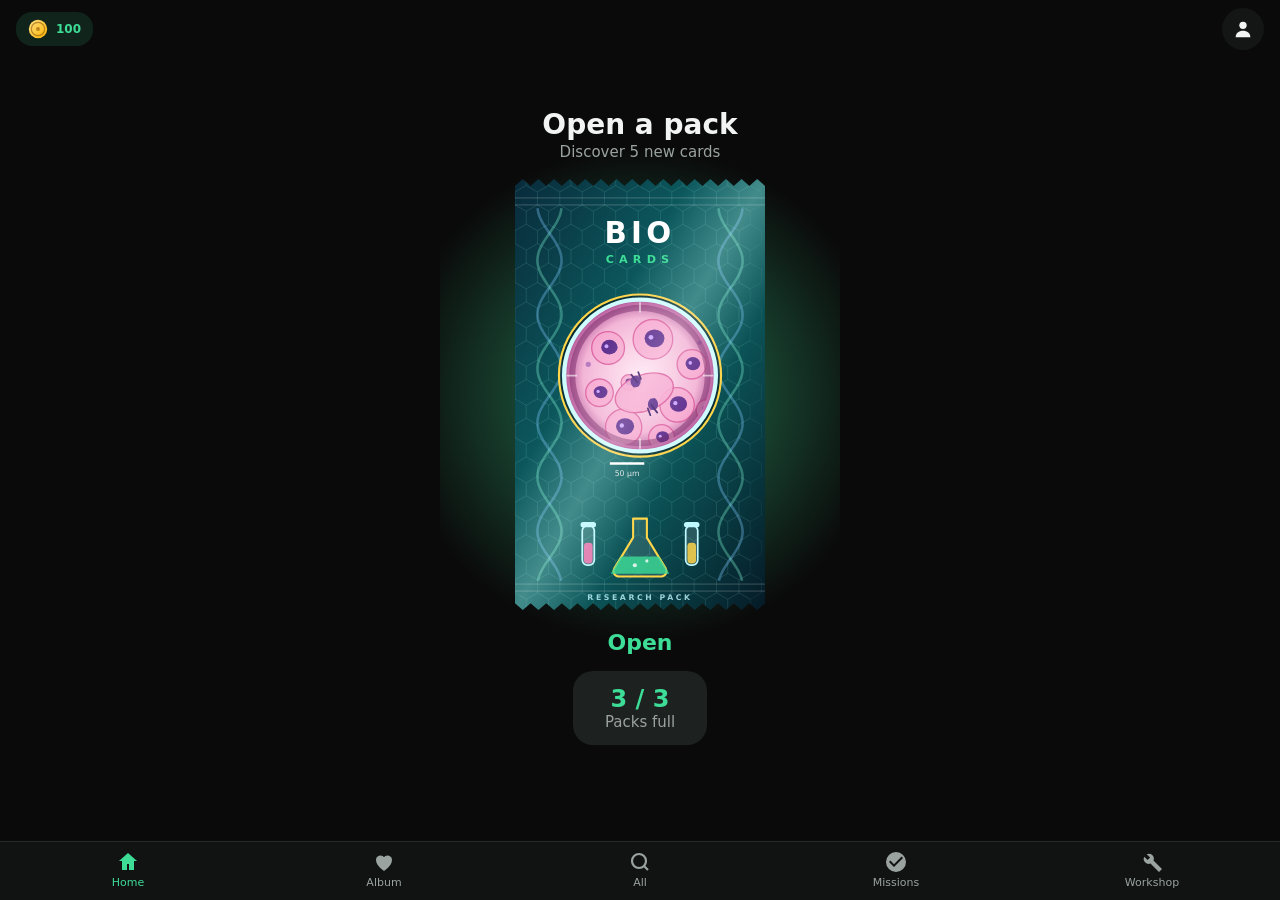
==== docs/index.html @ cc2df4b7 "Sobre de laboratori: vista de microscopi amb cèl·lules, doble hèlix d'ADN, graella molecular i mater" ====
<!doctype html><html lang="en"><meta charset="utf-8"><meta name="viewport" content="width=device-width,initial-scale=1,viewport-fit=cover"><meta name="theme-color" content="#0A0A0A"><meta name="apple-mobile-web-app-capable" content="yes"><title>BIO Cards</title><style>body{margin:0;font:15px system-ui,sans-serif;background:#10141b;color:#e8ecf2}
h1{padding:20px 16px 0;margin:0}.grid{display:grid;grid-template-columns:repeat(auto-fill,minmax(260px,1fr));gap:16px;padding:16px}
.carta{background:#1a212c;border:3px solid var(--r);border-radius:14px;padding:10px;display:flex;flex-direction:column;gap:8px}
header{display:flex;justify-content:space-between;align-items:baseline;gap:8px}h2{margin:0;font-size:18px}
header span{color:var(--r);font-size:12px;font-weight:700;text-transform:uppercase}
.img{height:160px;background:#0c1016;border-radius:8px;overflow:hidden;position:relative;display:flex}
.img img{width:100%;height:100%;object-fit:contain}.cred{position:absolute;bottom:0;left:0;right:0;font-size:10px;
background:#000a;padding:2px 6px;white-space:nowrap;overflow:hidden;text-overflow:ellipsis}
.sense-img{margin:auto;color:var(--r);display:flex;flex-direction:column;align-items:center;gap:4px;opacity:.9}.sense-img svg{width:96px;height:96px}.sense-img span{font-size:11px;color:#6b7686}.cat{font-size:12px;color:#9aa6b6}.def{margin:0;font-size:13px;line-height:1.4;
display:-webkit-box;-webkit-line-clamp:5;-webkit-box-orient:vertical;overflow:hidden}.def.buit{color:#6b7686;font-style:italic}
.font{margin:0;font-size:10px;color:#6b7686}.stats{list-style:none;margin:0;padding:0;display:flex;gap:12px;font-size:12px}
.stats span{color:#9aa6b6;margin-right:4px}
.carta{position:relative;overflow:hidden}
.carta[data-r=rara]::after,.carta[data-r=epica]::after,.carta[data-r=llegendaria]::after{content:"";position:absolute;inset:0;pointer-events:none;
background:linear-gradient(115deg,transparent 30%,#ffffff22 45%,#7fd6ff22 50%,#ff9ae822 55%,transparent 70%);background-size:250% 100%;animation:holo 4s linear infinite}
.carta[data-r=llegendaria]::after{background-image:linear-gradient(115deg,transparent 25%,#ffe27a44 45%,#fff6 50%,#ffb84a44 55%,transparent 75%);animation-duration:2.6s}
@keyframes holo{from{background-position:150% 0}to{background-position:-150% 0}}
@media(prefers-reduced-motion:reduce){.carta::after{animation:none!important}}/* Aspecte de l'app (mateix esquema que l'última versió del joc d'esports). Les cartes (.carta) no es toquen. */
:root{--bg:#0A0A0A;--surface:#141616;--surface2:#1D2120;--surface3:#111313;--outline:#3A4140;--outlinev:#262B2A;
 --primary:#3DDC97;--onprimary:#03140C;--secondary:#7C4DFF;--onv:#9AA3A0;--text:#F2F4F3;--red:#E5484D;--gold:#FFB300}
*{box-sizing:border-box;-webkit-tap-highlight-color:transparent}html{touch-action:manipulation}
body{background:var(--bg);color:var(--text);padding-bottom:calc(72px + env(safe-area-inset-bottom));font-family:system-ui,sans-serif;margin:0}
header.top{position:sticky;top:0;z-index:5;background:var(--bg);display:flex;align-items:center;justify-content:space-between;padding:8px 16px;padding-top:calc(8px + env(safe-area-inset-top))}
.pill{display:flex;align-items:center;gap:8px;background:#3DDC971f;border-radius:16px;padding:7px 12px;font-weight:700;font-size:16px;color:var(--primary)}
.pill svg{width:20px;height:20px}
.iconbtn{background:var(--surface);border:0;color:var(--text);border-radius:50%;width:42px;height:42px;display:flex;align-items:center;justify-content:center;cursor:pointer}
.iconbtn.on{background:#3DDC9729;color:var(--primary)}.iconbtn svg{width:22px;height:22px}
nav.tabs{position:fixed;bottom:0;left:0;right:0;z-index:6;display:flex;background:var(--surface3);border-top:1px solid var(--outlinev);padding-bottom:env(safe-area-inset-bottom)}
nav.tabs button{flex:1;background:none;border:0;color:var(--onv);font:inherit;font-size:11px;padding:8px 0;min-height:58px;display:flex;flex-direction:column;align-items:center;gap:2px;cursor:pointer}
nav.tabs button svg{width:24px;height:24px}nav.tabs button.on{color:var(--primary)}
main{padding:0 16px 16px;max-width:1000px;margin:auto}
.ttl{display:flex;justify-content:space-between;align-items:center;gap:10px;padding:8px 0 12px}
.ttl h1{margin:0;padding:0;font-size:28px;font-weight:800;line-height:1.15}.ttl p{margin:0;font-size:14px;color:var(--onv)}
.btn{background:var(--surface);color:var(--text);border:1px solid var(--outline);border-radius:12px;padding:10px 16px;min-height:46px;cursor:pointer;font:inherit;font-size:15px;font-weight:600}
.btn.pri{background:var(--primary);border-color:var(--primary);color:var(--onprimary);font-weight:700}
.btn.red{background:var(--red);border-color:var(--red);color:#fff}.btn.sm{min-height:38px;padding:6px 14px;font-size:14px}
.btn:disabled{opacity:.4;cursor:not-allowed}.btn.wide{width:100%}
.search{position:relative}.search svg{position:absolute;left:12px;top:50%;transform:translateY(-50%);width:20px;height:20px;color:var(--onv)}
input[type=search]{background:var(--surface);color:var(--text);border:1px solid var(--outlinev);border-radius:14px;padding:12px 12px 12px 40px;font:inherit;min-height:48px;width:100%}
input[type=search]:focus{outline:none;border-color:var(--primary)}
.chips{display:flex;gap:8px;overflow-x:auto;padding:4px 0 6px;scrollbar-width:none}.chips::-webkit-scrollbar{display:none}
.chip{flex:0 0 auto;display:flex;align-items:center;gap:6px;background:var(--surface);border:1px solid var(--outlinev);color:var(--text);border-radius:50px;padding:7px 14px;font:inherit;font-size:13px;cursor:pointer}
.chip.on{background:#3DDC9729;border-color:var(--primary);color:var(--primary);font-weight:600}.chip i{width:8px;height:8px;border-radius:50%}
.cnt{font-size:13px;color:var(--onv)}.msg{min-height:18px;color:var(--primary);margin:0 0 6px;font-size:14px;text-align:center}
h2.sec{margin:20px 0 8px;font-size:18px;font-weight:700}
/* inici */
.home{display:flex;flex-direction:column;align-items:center;text-align:center;padding-top:6px}
.home h1{margin:0;font-size:28px;font-weight:800}.home .sub{color:var(--onv);margin:2px 0 18px}
.packwrap{position:relative;width:58%;max-width:250px;cursor:pointer;margin-bottom:12px}
.packwrap::before{content:"";position:absolute;inset:-30%;background:radial-gradient(circle,#3DDC9788 0,transparent 62%);animation:halo 1.8s ease-in-out infinite alternate;pointer-events:none}
@keyframes halo{from{opacity:.4}to{opacity:1}}
.packwrap svg{position:relative;width:100%;display:block}.packwrap.shake{animation:shake .36s linear 1}
@keyframes shake{0%,100%{transform:rotate(0)}17%{transform:rotate(7deg)}50%{transform:rotate(-7deg)}83%{transform:rotate(7deg)}}
.openbtn{background:none;border:0;color:var(--primary);font:inherit;font-size:22px;font-weight:700;padding:8px 20px;cursor:pointer}.openbtn:disabled{color:var(--onv);font-size:18px}
.packinfo{background:var(--surface2);border-radius:20px;padding:14px 32px;margin-top:8px}.packinfo b{display:block;font-size:24px;color:var(--primary)}.packinfo span{color:var(--onv)}
/* cartes i quadrícules */
.grid.compact{display:grid;grid-template-columns:repeat(2,1fr);gap:10px;padding:0}
.cell{position:relative;cursor:pointer;min-width:0}.cell .carta{height:100%;padding:6px;gap:4px;border-width:2px;border-radius:12px}
.compact header{flex-wrap:wrap;gap:2px 6px}.compact h2{font-size:14px;overflow-wrap:break-word;min-width:0}.compact header span{font-size:10px}.compact .img{height:96px}
.compact .def{font-size:12px;-webkit-line-clamp:3}.compact .font,.compact .stats,.compact .cat{display:none}.compact .cred{font-size:8px}.compact .sense-img svg{width:56px;height:56px}
.qty{position:absolute;top:-6px;right:-4px;background:var(--primary);color:var(--onprimary);border-radius:11px;font-size:12px;font-weight:700;padding:1px 7px;z-index:2}
.cell.dim .carta{opacity:.4}.cell.dimsel .carta{opacity:.55}
.chk{position:absolute;top:46px;left:14px;width:24px;height:24px;border-radius:50%;background:#0008;border:2px solid #fffc;z-index:3;display:flex;align-items:center;justify-content:center}
.chk.on{background:var(--primary);border-color:var(--primary);color:var(--onprimary)}.chk svg{width:16px;height:16px}
.selbar{position:fixed;left:16px;right:16px;bottom:calc(72px + env(safe-area-inset-bottom));z-index:7}
.colinfo{background:var(--surface);border-radius:14px;padding:10px 12px;margin:6px 0 10px}
.bar{height:8px;background:var(--bg);border-radius:4px;overflow:hidden;margin:8px 0}.bar i{display:block;height:100%;background:var(--primary)}
.ghost{opacity:.45;filter:grayscale(.8)}
/* missions */
.mis{background:var(--surface);border-radius:14px;padding:12px;margin-bottom:10px;display:flex;flex-direction:column;gap:6px;border:1px solid var(--outlinev)}
.mis h3{margin:0;font-size:15px}.mis p{margin:2px 0;color:var(--onv);font-size:13px;line-height:1.5}.done{color:var(--primary);font-weight:700}
/* taller */
.seg{display:flex;gap:8px;margin-bottom:12px}
.item{display:flex;align-items:center;gap:10px;border-bottom:1px solid var(--outlinev);padding:10px 2px}
.item .nm{flex:1;min-width:0;cursor:pointer}.item .nm b{display:block;font-weight:500;overflow:hidden;text-overflow:ellipsis;white-space:nowrap}.item .nm span{font-size:12px}
/* obertura de sobre (una carta cada cop, es llisca) */
.overlay{position:fixed;inset:0;z-index:15;background:var(--bg);display:flex;flex-direction:column;align-items:center;padding:calc(16px + env(safe-area-inset-top)) 0 calc(14px + env(safe-area-inset-bottom))}
.overlay .cn{font-size:18px;color:var(--onv);margin-bottom:10px}
.pager{display:flex;gap:16px;overflow-x:auto;scroll-snap-type:x mandatory;flex:1;width:100%;align-items:center;padding:0 calc((100% - var(--sw)) / 2);scrollbar-width:none;--sw:min(78vw,320px)}
.pager::-webkit-scrollbar{display:none}
.slide{flex:0 0 var(--sw);scroll-snap-align:center;position:relative}
.flipcard{perspective:1000px;aspect-ratio:.68;position:relative}
.fin{position:absolute;inset:0;transform-style:preserve-3d;transition:transform .55s}.flipped .fin{transform:rotateY(180deg)}.leg .fin{transition-duration:1.8s}
.face{position:absolute;inset:0;backface-visibility:hidden;-webkit-backface-visibility:hidden}
.back{background:var(--secondary);border-radius:18px;padding:5px}.back div{height:100%;border-radius:14px;background:var(--surface2);display:flex;align-items:center;justify-content:center;font-size:56px;font-weight:700;color:#fff}
.front{transform:rotateY(180deg)}.front .carta{height:100%;overflow:hidden;border-width:3px}.front .cell{height:100%}
.tag{display:block;width:max-content;margin:8px auto 0;font-size:12px;font-weight:700;color:#000;border-radius:8px;padding:2px 10px}
.dots{display:flex;gap:8px;margin:10px 0}.dots i{width:10px;height:10px;border-radius:50%;background:#ffffff40}.dots i.on{background:var(--primary)}
.nav2{display:flex;align-items:center;gap:16px;margin-bottom:10px}.nav2 .iconbtn:disabled{opacity:.3}
.legend{position:absolute;top:calc(44px + env(safe-area-inset-top));left:0;right:0;text-align:center;font-size:28px;font-weight:700;color:var(--gold);pointer-events:none;z-index:4}
.confetti{position:fixed;inset:0;pointer-events:none;z-index:16;overflow:hidden}.confetti i{position:absolute;top:-20px;border-radius:50%;animation:fall 2.8s linear forwards}
@keyframes fall{to{transform:translateY(110vh) translateX(var(--dx))}}
/* fitxa de detall */
.modal{position:fixed;inset:0;z-index:20;background:#000c;display:flex;align-items:flex-end;justify-content:center}
.sheet{background:var(--bg);width:100%;max-width:460px;max-height:92vh;overflow:auto;border-radius:16px 16px 0 0;padding:14px;padding-bottom:calc(14px + env(safe-area-inset-bottom));display:flex;flex-direction:column;gap:10px}
.sheet .img{height:200px}.sheet .def{display:block;-webkit-line-clamp:unset;font-size:14px;max-height:170px;overflow:auto}.sheet .carta{border-width:3px}
.acts{position:sticky;bottom:-14px;background:var(--bg);padding:8px 0;display:flex;flex-direction:column;gap:8px}
textarea{width:100%;height:110px;background:var(--surface);color:var(--text);border:1px solid var(--outlinev);border-radius:12px;font-size:12px}
@media(min-width:640px){.grid.compact{grid-template-columns:repeat(auto-fill,minmax(190px,1fr))}.modal{align-items:center}.sheet{border-radius:16px}}
@media(prefers-reduced-motion:reduce){.fin{transition:none!important}.confetti i,.packwrap::before,.packwrap.shake{animation:none!important}}
</style><header class="top"><span class="pill" id="coins"></span><button class="iconbtn" id="bProfile" aria-label="Profile"><svg viewBox="0 0 24 24" fill="currentColor"><circle cx="12" cy="8" r="4"/><path d="M4 21c0-4.500 3.500-7 8-7s8 2.500 8 7z"/></svg></button></header><nav class="tabs"><button data-v="home"><svg viewBox="0 0 24 24" fill="currentColor"><path d="M12 3l9 8h-3v9h-5v-6h-2v6H6v-9H3z"/></svg>Home</button><button data-v="album"><svg viewBox="0 0 24 24" fill="currentColor"><path d="M12 21s-8-5.2-8-11a4.6 4.6 0 0 1 8-3 4.6 4.6 0 0 1 8 3c0 5.800-8 11-8 11z"/></svg>Album</button><button data-v="all"><svg viewBox="0 0 24 24" fill="none" stroke="currentColor" stroke-width="2.2"><circle cx="11" cy="11" r="7"/><path d="M20 20l-4-4"/></svg>All</button><button data-v="mis"><svg viewBox="0 0 24 24" fill="currentColor"><path d="M12 2a10 10 0 1 0 0 20 10 10 0 0 0 0-20zm-2 15l-5-5 1.400-1.400L10 14.200l7.600-7.600L19 8z"/></svg>Missions</button><button data-v="shop"><svg viewBox="0 0 24 24" fill="currentColor"><path d="M22 19l-8.500-8.500a5 5 0 0 0-6.800-6.300l3.400 3.400-2.500 2.500-3.400-3.400A5 5 0 0 0 10.500 13.500L19 22z"/></svg>Workshop</button></nav><main id="app"></main><div id="overlayHost"></div><div id="modalHost"></div><script id="dades" type="application/json">{"cartes": [{"id": 52, "nom": "Autoclave", "cat": "Instrument", "raresa": "comuna", "rlabel": "Common", "color": "#8a8f98", "sets": [], "pop": 2696.0, "html": "<article class=\"carta\" data-r=\"comuna\" style=\"--r:#8a8f98\"><header><h2>Autoclave<\/h2><span>Common<\/span><\/header><div class=\"img\"><img src=\"https://upload.wikimedia.org/wikipedia/commons/e/eb/Rectangular-medical-autoclave-cutaway.jpg?utm_source=commons.wikimedia.org&amp;utm_campaign=imageinfo&amp;utm_content=thumbnail_unscaled\" alt=\"Autoclave\" loading=\"lazy\"><div class=\"cred\">Priorclave North America · CC BY-SA 4.0<\/div><\/div><div class=\"cat\">Instrument<\/div><p class=\"def\">An autoclave is a machine used to carry out industrial and scientific processes requiring elevated temperature and pressure in relation to ambient pressure and temperature. Autoclaves are found in many medical settings, laboratories, and other places that need to ensure the sterility of an object.<\/p><p class=\"font\">Source: Wikipedia, article &#x27;Autoclave&#x27; (CC BY-SA 4.0)<\/p><ul class=\"stats\"><\/ul><\/article>", "icona": "<circle cx=\"50\" cy=\"50\" r=\"16\" fill=\"none\" stroke=\"currentColor\" stroke-width=\"4\"/><path d=\"M50 10v16M50 74v16M10 50h16M74 50h16M22 22l11 11M67 67l11 11M78 22L67 33M33 67L22 78\" stroke=\"currentColor\" stroke-width=\"6\" stroke-linecap=\"round\"/>"}, {"id": 57, "nom": "Biosafety cabinet", "cat": "Instrument", "raresa": "comuna", "rlabel": "Common", "color": "#8a8f98", "sets": [], "pop": 127.0, "html": "<article class=\"carta\" data-r=\"comuna\" style=\"--r:#8a8f98\"><header><h2>Biosafety cabinet<\/h2><span>Common<\/span><\/header><div class=\"img\"><img src=\"https://thumb.wikimedia.org/wikipedia/commons/thumb/8/86/Influenza_virus_research.jpg/960px-Influenza_virus_research.jpg?utm_source=commons.wikimedia.org&amp;utm_campaign=imageinfo&amp;utm_content=thumbnail\" alt=\"Biosafety cabinet\" loading=\"lazy\"><div class=\"cred\">Photo Credit: James Gathany\nContent Providers(s): CDC · Public domain<\/div><\/div><div class=\"cat\">Instrument<\/div><p class=\"def\">A biosafety cabinet (BSC)—also called a biological safety cabinet or microbiological safety cabinet—is an enclosed, ventilated laboratory workspace for safely working with materials contaminated with pathogens requiring a defined biosafety level. Several different types of BSC exist, differentiated by the degree of biocontainment they provide. BSCs first became commercially available in 1950.<\/p><p class=\"font\">Source: Wikipedia, article &#x27;Biosafety cabinet&#x27; (CC BY-SA 4.0)<\/p><ul class=\"stats\"><\/ul><\/article>", "icona": "<circle cx=\"50\" cy=\"50\" r=\"16\" fill=\"none\" stroke=\"currentColor\" stroke-width=\"4\"/><path d=\"M50 10v16M50 74v16M10 50h16M74 50h16M22 22l11 11M67 67l11 11M78 22L67 33M33 67L22 78\" stroke=\"currentColor\" stroke-width=\"6\" stroke-linecap=\"round\"/>"}, {"id": 51, "nom": "Centrifuge", "cat": "Instrument", "raresa": "poc_comuna", "rlabel": "Uncommon", "color": "#3f9b5c", "sets": [], "pop": 4790.0, "html": "<article class=\"carta\" data-r=\"poc_comuna\" style=\"--r:#3f9b5c\"><header><h2>Centrifuge<\/h2><span>Uncommon<\/span><\/header><div class=\"img\"><img src=\"https://thumb.wikimedia.org/wikipedia/commons/thumb/0/0d/Tabletop_centrifuge.jpg/960px-Tabletop_centrifuge.jpg?utm_source=commons.wikimedia.org&amp;utm_campaign=imageinfo&amp;utm_content=thumbnail\" alt=\"Centrifuge\" loading=\"lazy\"><div class=\"cred\">Magnus Manske · CC BY 1.0<\/div><\/div><div class=\"cat\">Instrument<\/div><p class=\"def\">A centrifuge is a device that uses centrifugal force to subject a specimen to a specified constant force – for example, to separate various components of a fluid. This is achieved by spinning the fluid at high speed within a container, thereby separating fluids of different densities or liquids from solids. It works by causing denser substances and particles to move outward in the radial direction. At the same time, objects that are less dense are displaced and moved to the centre. In a laboratory centrifuge that uses sample tubes, the radial acceleration causes denser particles to settle to the bottom of the tube, while low-density substances rise to the top. A centrifuge can be a very effective filter that separates contaminants from the main body of fluid.<\/p><p class=\"font\">Source: Wikipedia, article &#x27;Centrifuge&#x27; (CC BY-SA 4.0)<\/p><ul class=\"stats\"><\/ul><\/article>", "icona": "<circle cx=\"50\" cy=\"50\" r=\"16\" fill=\"none\" stroke=\"currentColor\" stroke-width=\"4\"/><path d=\"M50 10v16M50 74v16M10 50h16M74 50h16M22 22l11 11M67 67l11 11M78 22L67 33M33 67L22 78\" stroke=\"currentColor\" stroke-width=\"6\" stroke-linecap=\"round\"/>"}, {"id": 55, "nom": "Electron microscope", "cat": "Instrument", "raresa": "rara", "rlabel": "Rare", "color": "#2f7fd1", "sets": [], "pop": 57186.0, "html": "<article class=\"carta\" data-r=\"rara\" style=\"--r:#2f7fd1\"><header><h2>Electron microscope<\/h2><span>Rare<\/span><\/header><div class=\"img\"><img src=\"https://thumb.wikimedia.org/wikipedia/commons/thumb/1/17/TITAN.jpg/960px-TITAN.jpg?utm_source=commons.wikimedia.org&amp;utm_campaign=imageinfo&amp;utm_content=thumbnail\" alt=\"Electron microscope\" loading=\"lazy\"><div class=\"cred\">Alice im Miniland · CC BY-SA 4.0<\/div><\/div><div class=\"cat\">Instrument<\/div><p class=\"def\">An electron microscope is a microscope that uses a beam of electrons as a source of &quot;illumination&quot;. It uses electron optics that are analogous to the glass lenses of an optical light microscope to control the electron beam, for instance focusing it to produce magnified images or electron diffraction patterns. As the wavelength of an electron can be more than 100,000 times smaller than that of visible light, electron microscopes have a much higher resolution of about 0.1 nm, which compares to about 200 nm for light microscopes. Electron microscope may refer to:Transmission electron microscope (TEM) where swift electrons go through a thin sample\nScanning transmission electron microscope (STEM) which is similar to TEM with a scanned electron probe\nScanning electron microscope (SEM) which is similar to STEM, but with thick samples\nElectron microprobe similar to a SEM, but more for chemical analysis\nLow-energy electron microscope (LEEM), used to image surfaces\nPhotoemission electron microscope (PEEM) which is similar to LEEM using electrons emitted from surfaces by photons<\/p><p class=\"font\">Source: Wikipedia, article &#x27;Electron microscope&#x27; (CC BY-SA 4.0)<\/p><ul class=\"stats\"><\/ul><\/article>", "icona": "<circle cx=\"50\" cy=\"50\" r=\"16\" fill=\"none\" stroke=\"currentColor\" stroke-width=\"4\"/><path d=\"M50 10v16M50 74v16M10 50h16M74 50h16M22 22l11 11M67 67l11 11M78 22L67 33M33 67L22 78\" stroke=\"currentColor\" stroke-width=\"6\" stroke-linecap=\"round\"/>"}, {"id": 59, "nom": "Hemocytometer", "cat": "Instrument", "raresa": "comuna", "rlabel": "Common", "color": "#8a8f98", "sets": [], "pop": 760.0, "html": "<article class=\"carta\" data-r=\"comuna\" style=\"--r:#8a8f98\"><header><h2>Hemocytometer<\/h2><span>Common<\/span><\/header><div class=\"img\"><img src=\"https://thumb.wikimedia.org/wikipedia/commons/thumb/1/18/Hemocytometer_with_gloved_hand.JPG/960px-Hemocytometer_with_gloved_hand.JPG?utm_source=commons.wikimedia.org&amp;utm_campaign=imageinfo&amp;utm_content=thumbnail\" alt=\"Hemocytometer\" loading=\"lazy\"><div class=\"cred\">Jeffrey M. Vinocur · CC BY 2.5<\/div><\/div><div class=\"cat\">Instrument<\/div><p class=\"def\">The hemocytometer is a counting-chamber device originally designed and usually used for counting blood cells.<\/p><p class=\"font\">Source: Wikipedia, article &#x27;Hemocytometer&#x27; (CC BY-SA 4.0)<\/p><ul class=\"stats\"><\/ul><\/article>", "icona": "<circle cx=\"50\" cy=\"50\" r=\"16\" fill=\"none\" stroke=\"currentColor\" stroke-width=\"4\"/><path d=\"M50 10v16M50 74v16M10 50h16M74 50h16M22 22l11 11M67 67l11 11M78 22L67 33M33 67L22 78\" stroke=\"currentColor\" stroke-width=\"6\" stroke-linecap=\"round\"/>"}, {"id": 60, "nom": "Magnetic stirrer", "cat": "Instrument", "raresa": "comuna", "rlabel": "Common", "color": "#8a8f98", "sets": [], "pop": 296.0, "html": "<article class=\"carta\" data-r=\"comuna\" style=\"--r:#8a8f98\"><header><h2>Magnetic stirrer<\/h2><span>Common<\/span><\/header><div class=\"img\"><img src=\"https://thumb.wikimedia.org/wikipedia/commons/thumb/3/32/Magnetic_Stirrer.JPG/960px-Magnetic_Stirrer.JPG?utm_source=commons.wikimedia.org&amp;utm_campaign=imageinfo&amp;utm_content=thumbnail\" alt=\"Magnetic stirrer\" loading=\"lazy\"><div class=\"cred\">User:Ruhrfisch · CC BY-SA 3.0<\/div><\/div><div class=\"cat\">Instrument<\/div><p class=\"def\">A magnetic stirrer or magnetic mixer is a laboratory device that employs a rotating magnetic field to cause a stir bar immersed in a liquid to spin very quickly, thus stirring it. The rotating field may be created either by a rotating magnet or a set of stationary electromagnets, placed beneath the vessel with the liquid. It is used in chemistry and biology as a convenient way to stir small volumes and where other forms of stirring, such as overhead stirrers and stirring rods, may not be viable.<\/p><p class=\"font\">Source: Wikipedia, article &#x27;Magnetic stirrer&#x27; (CC BY-SA 4.0)<\/p><ul class=\"stats\"><\/ul><\/article>", "icona": "<circle cx=\"50\" cy=\"50\" r=\"16\" fill=\"none\" stroke=\"currentColor\" stroke-width=\"4\"/><path d=\"M50 10v16M50 74v16M10 50h16M74 50h16M22 22l11 11M67 67l11 11M78 22L67 33M33 67L22 78\" stroke=\"currentColor\" stroke-width=\"6\" stroke-linecap=\"round\"/>"}, {"id": 56, "nom": "Mass spectrometer", "cat": "Instrument", "raresa": "poc_comuna", "rlabel": "Uncommon", "color": "#3f9b5c", "sets": [], "pop": 24451.0, "html": "<article class=\"carta\" data-r=\"poc_comuna\" style=\"--r:#3f9b5c\"><header><h2>Mass spectrometer<\/h2><span>Uncommon<\/span><\/header><div class=\"img\"><img src=\"https://thumb.wikimedia.org/wikipedia/commons/thumb/e/e6/Discovery_of_neon_isotopes.JPG/960px-Discovery_of_neon_isotopes.JPG?utm_source=commons.wikimedia.org&amp;utm_campaign=imageinfo&amp;utm_content=thumbnail\" alt=\"Mass spectrometer\" loading=\"lazy\"><div class=\"cred\">Francis William Aston · Public domain<\/div><\/div><div class=\"cat\">Instrument<\/div><p class=\"def\">\nMass spectrometry (MS) is an analytical technique that is used to measure the mass-to-charge ratio of ions. The results are presented as a mass spectrum, a plot of intensity as a function of the mass-to-charge ratio. These spectra are used to determine the elemental or isotopic signature of a sample, the masses of particles and of molecules, and to elucidate the chemical identity or structure of molecules and other chemical compounds. Mass spectrometry is used in many different fields and is applied to pure samples as well as complex mixtures.<\/p><p class=\"font\">Source: Wikipedia, article &#x27;Mass spectrometry&#x27; (CC BY-SA 4.0)<\/p><ul class=\"stats\"><\/ul><\/article>", "icona": "<circle cx=\"50\" cy=\"50\" r=\"16\" fill=\"none\" stroke=\"currentColor\" stroke-width=\"4\"/><path d=\"M50 10v16M50 74v16M10 50h16M74 50h16M22 22l11 11M67 67l11 11M78 22L67 33M33 67L22 78\" stroke=\"currentColor\" stroke-width=\"6\" stroke-linecap=\"round\"/>"}, {"id": 58, "nom": "Microplate reader", "cat": "Instrument", "raresa": "comuna", "rlabel": "Common", "color": "#8a8f98", "sets": [], "pop": 1587.0, "html": "<article class=\"carta\" data-r=\"comuna\" style=\"--r:#8a8f98\"><header><h2>Microplate reader<\/h2><span>Common<\/span><\/header><div class=\"img\"><img src=\"https://thumb.wikimedia.org/wikipedia/commons/thumb/6/67/Microplate_reader.jpg/960px-Microplate_reader.jpg?utm_source=commons.wikimedia.org&amp;utm_campaign=imageinfo&amp;utm_content=thumbnail\" alt=\"Microplate reader\" loading=\"lazy\"><div class=\"cred\">Pdcook · CC BY-SA 3.0<\/div><\/div><div class=\"cat\">Instrument<\/div><p class=\"def\">Plate readers, also known as microplate readers or microplate photometers, are instruments which are used to detect biological, chemical or physical events of samples in microtiter plates. They are widely used in research, drug discovery, bioassay validation, quality control and manufacturing processes in the pharmaceutical and biotechnological industry and academic organizations. Sample reactions can be assayed in 1-1536 well format microtiter plates. The most common microplate format used in academic research laboratories or clinical diagnostic laboratories is 96-well with a typical reaction volume between 100 and 200 μL per well. Higher density microplates are typically used for screening applications, when throughput and assay cost per sample become critical parameters, with a typical assay volume between 5 and 50 μL per well. Common detection modes for microplate assays are absorbance, fluorescence intensity, luminescence, time-resolved fluorescence, and fluorescence polarization.<\/p><p class=\"font\">Source: Wikipedia, article &#x27;Plate reader&#x27; (CC BY-SA 4.0)<\/p><ul class=\"stats\"><\/ul><\/article>", "icona": "<circle cx=\"50\" cy=\"50\" r=\"16\" fill=\"none\" stroke=\"currentColor\" stroke-width=\"4\"/><path d=\"M50 10v16M50 74v16M10 50h16M74 50h16M22 22l11 11M67 67l11 11M78 22L67 33M33 67L22 78\" stroke=\"currentColor\" stroke-width=\"6\" stroke-linecap=\"round\"/>"}, {"id": 9, "nom": "Microscope", "cat": "Instrument", "raresa": "rara", "rlabel": "Rare", "color": "#2f7fd1", "sets": [], "pop": 134721.0, "html": "<article class=\"carta\" data-r=\"rara\" style=\"--r:#2f7fd1\"><header><h2>Microscope<\/h2><span>Rare<\/span><\/header><div class=\"img\"><img src=\"https://thumb.wikimedia.org/wikipedia/commons/thumb/b/b7/Ukrainian_microscope_%28cropped%29.jpg/960px-Ukrainian_microscope_%28cropped%29.jpg?utm_source=commons.wikimedia.org&amp;utm_campaign=imageinfo&amp;utm_content=thumbnail\" alt=\"Microscope\" loading=\"lazy\"><div class=\"cred\">Ann 2000 · CC BY-SA 4.0<\/div><\/div><div class=\"cat\">Instrument<\/div><p class=\"def\">A microscope is a laboratory instrument used to examine objects that are too small to be seen by the naked eye. Microscopy is the science of investigating small objects and structures using a microscope. Microscopic means being invisible to the eye unless aided by a microscope.<\/p><p class=\"font\">Source: Wikipedia, article &#x27;Microscope&#x27; (CC BY-SA 4.0)<\/p><ul class=\"stats\"><\/ul><\/article>", "icona": "<circle cx=\"50\" cy=\"50\" r=\"16\" fill=\"none\" stroke=\"currentColor\" stroke-width=\"4\"/><path d=\"M50 10v16M50 74v16M10 50h16M74 50h16M22 22l11 11M67 67l11 11M78 22L67 33M33 67L22 78\" stroke=\"currentColor\" stroke-width=\"6\" stroke-linecap=\"round\"/>"}, {"id": 53, "nom": "Pipette", "cat": "Instrument", "raresa": "poc_comuna", "rlabel": "Uncommon", "color": "#3f9b5c", "sets": [], "pop": 7006.0, "html": "<article class=\"carta\" data-r=\"poc_comuna\" style=\"--r:#3f9b5c\"><header><h2>Pipette<\/h2><span>Uncommon<\/span><\/header><div class=\"img\"><img src=\"https://thumb.wikimedia.org/wikipedia/commons/thumb/9/98/Pipette_gallery.jpg/960px-Pipette_gallery.jpg?utm_source=commons.wikimedia.org&amp;utm_campaign=imageinfo&amp;utm_content=thumbnail\" alt=\"Pipette\" loading=\"lazy\"><div class=\"cred\">User:Squidonius, myself, and User:Beliason (assumed). · CC BY-SA 4.0<\/div><\/div><div class=\"cat\">Instrument<\/div><p class=\"def\">A pipette, or pipet, is a type of laboratory tool commonly used in chemistry and biology to transport a measured volume of liquid, often as a media dispenser. Pipettes come in several designs for various purposes with differing levels of accuracy and precision, from single piece glass pipettes to more complex adjustable or electronic pipettes. Many pipette types work by creating a partial vacuum above the liquid-holding chamber and selectively releasing this vacuum to draw up and dispense liquid. Measurement accuracy varies greatly depending on the instrument.<\/p><p class=\"font\">Source: Wikipedia, article &#x27;Pipette&#x27; (CC BY-SA 4.0)<\/p><ul class=\"stats\"><\/ul><\/article>", "icona": "<circle cx=\"50\" cy=\"50\" r=\"16\" fill=\"none\" stroke=\"currentColor\" stroke-width=\"4\"/><path d=\"M50 10v16M50 74v16M10 50h16M74 50h16M22 22l11 11M67 67l11 11M78 22L67 33M33 67L22 78\" stroke=\"currentColor\" stroke-width=\"6\" stroke-linecap=\"round\"/>"}, {"id": 54, "nom": "Spectrophotometer", "cat": "Instrument", "raresa": "poc_comuna", "rlabel": "Uncommon", "color": "#3f9b5c", "sets": [], "pop": 13775.0, "html": "<article class=\"carta\" data-r=\"poc_comuna\" style=\"--r:#3f9b5c\"><header><h2>Spectrophotometer<\/h2><span>Uncommon<\/span><\/header><div class=\"img\"><img src=\"https://thumb.wikimedia.org/wikipedia/commons/thumb/1/10/Spektrofotometri.jpg/960px-Spektrofotometri.jpg?utm_source=commons.wikimedia.org&amp;utm_campaign=imageinfo&amp;utm_content=thumbnail\" alt=\"Spectrophotometer\" loading=\"lazy\"><div class=\"cred\">Skorpion87 · Public domain<\/div><\/div><div class=\"cat\">Instrument<\/div><p class=\"def\">Spectrophotometry is a branch of electromagnetic spectroscopy concerned with the quantitative measurement of the reflection or transmission properties of a material as a function of wavelength. Spectrophotometry uses photometers, known as spectrophotometers, that can measure the intensity of a light beam at different wavelengths. Although spectrophotometry is most commonly applied to ultraviolet, visible, and infrared radiation, modern spectrophotometers can interrogate wide swaths of the electromagnetic spectrum, including x-ray, ultraviolet, visible, infrared, or microwave wavelengths.<\/p><p class=\"font\">Source: Wikipedia, article &#x27;Spectrophotometry&#x27; (CC BY-SA 4.0)<\/p><ul class=\"stats\"><\/ul><\/article>", "icona": "<circle cx=\"50\" cy=\"50\" r=\"16\" fill=\"none\" stroke=\"currentColor\" stroke-width=\"4\"/><path d=\"M50 10v16M50 74v16M10 50h16M74 50h16M22 22l11 11M67 67l11 11M78 22L67 33M33 67L22 78\" stroke=\"currentColor\" stroke-width=\"6\" stroke-linecap=\"round\"/>"}, {"id": 8, "nom": "Thermal cycler", "cat": "Instrument", "raresa": "comuna", "rlabel": "Common", "color": "#8a8f98", "sets": [], "pop": 500.0, "html": "<article class=\"carta\" data-r=\"comuna\" style=\"--r:#8a8f98\"><header><h2>Thermal cycler<\/h2><span>Common<\/span><\/header><div class=\"img\"><img src=\"https://thumb.wikimedia.org/wikipedia/commons/thumb/a/a5/Eppendorf_Mastercycler_Pro_S.jpg/960px-Eppendorf_Mastercycler_Pro_S.jpg?utm_source=commons.wikimedia.org&amp;utm_campaign=imageinfo&amp;utm_content=thumbnail\" alt=\"Thermal cycler\" loading=\"lazy\"><div class=\"cred\">GFJ · CC BY-SA 4.0<\/div><\/div><div class=\"cat\">Instrument<\/div><p class=\"def\">The thermal cycler is a laboratory apparatus most commonly used to amplify segments of DNA via the polymerase chain reaction (PCR). Thermal cyclers may also be used in laboratories to facilitate other temperature-sensitive reactions, including restriction enzyme digestion or rapid diagnostics. The device has a thermal block with holes where tubes holding the reaction mixtures can be inserted. The cycler then raises and lowers the temperature of the block in discrete, pre-programmed steps.<\/p><p class=\"font\">Source: Wikipedia, article &#x27;Thermal cycler&#x27; (CC BY-SA 4.0)<\/p><ul class=\"stats\"><\/ul><\/article>", "icona": "<circle cx=\"50\" cy=\"50\" r=\"16\" fill=\"none\" stroke=\"currentColor\" stroke-width=\"4\"/><path d=\"M50 10v16M50 74v16M10 50h16M74 50h16M22 22l11 11M67 67l11 11M78 22L67 33M33 67L22 78\" stroke=\"currentColor\" stroke-width=\"6\" stroke-linecap=\"round\"/>"}, {"id": 76, "nom": "Barbara McClintock", "cat": "Scientist", "raresa": "poc_comuna", "rlabel": "Uncommon", "color": "#3f9b5c", "sets": ["nobel"], "pop": 84.0, "html": "<article class=\"carta\" data-r=\"poc_comuna\" style=\"--r:#3f9b5c\"><header><h2>Barbara McClintock<\/h2><span>Uncommon<\/span><\/header><div class=\"img\"><img src=\"https://thumb.wikimedia.org/wikipedia/commons/thumb/1/14/Barbara_McClintock_%281902-1992%29_shown_in_her_laboratory_in_1947.jpg/960px-Barbara_McClintock_%281902-1992%29_shown_in_her_laboratory_in_1947.jpg?utm_source=commons.wikimedia.org&amp;utm_campaign=imageinfo&amp;utm_content=thumbnail\" alt=\"Barbara McClintock\" loading=\"lazy\"><div class=\"cred\">Smithsonian Institution/Science Service; Restored by Adam Cuerden · Public domain<\/div><\/div><div class=\"cat\">Scientist<\/div><p class=\"def\">Barbara McClintock was an American cytogeneticist who was awarded the 1983 Nobel Prize in Physiology or Medicine. McClintock received her PhD in botany from Cornell University in 1927. There, she started her career as the leader of the development of maize cytogenetics, the focus of her research for the rest of her life. From the late 1920s, McClintock studied chromosomes and how they change during reproduction in maize. She developed the technique for visualizing maize chromosomes and used microscopic analysis to demonstrate many fundamental genetic ideas. One of those ideas was the notion of genetic recombination by crossing-over during meiosis—a mechanism by which chromosomes exchange information. She demonstrated the role of the telomere and centromere, regions of the chromosome that are important in the conservation of genetic information. She was recognized as among the best in the field, awarded prestigious fellowships, and elected a member of the National Academy of Sciences in 1944.<\/p><p class=\"font\">Source: Wikipedia, article &#x27;Barbara McClintock&#x27; (CC BY-SA 4.0)<\/p><ul class=\"stats\"><\/ul><\/article>", "icona": "<circle cx=\"50\" cy=\"32\" r=\"16\" fill=\"currentColor\" opacity=\".85\"/><path d=\"M18 90c0-22 14-36 32-36s32 14 32 36z\" fill=\"currentColor\" opacity=\".85\"/>"}, {"id": 69, "nom": "Bert Vogelstein", "cat": "Scientist", "raresa": "comuna", "rlabel": "Common", "color": "#8a8f98", "sets": ["cancer"], "pop": 15.0, "html": "<article class=\"carta\" data-r=\"comuna\" style=\"--r:#8a8f98\"><header><h2>Bert Vogelstein<\/h2><span>Common<\/span><\/header><div class=\"img\"><img src=\"https://upload.wikimedia.org/wikipedia/commons/2/23/Bert_Vogelstein_giving_the_Trent_Lecture.jpg?utm_source=commons.wikimedia.org&amp;utm_campaign=imageinfo&amp;utm_content=thumbnail_unscaled\" alt=\"Bert Vogelstein\" loading=\"lazy\"><div class=\"cred\">Raymond MacDougall · Public domain<\/div><\/div><div class=\"cat\">Scientist<\/div><p class=\"def\">Bert Vogelstein is director of the Ludwig Center, Clayton Professor of Oncology and Pathology and a Howard Hughes Medical Institute investigator at The Johns Hopkins Medical School and Sidney Kimmel Comprehensive Cancer Center. Vogelstein is also the co-director of the Ludwig Center at Johns Hopkins. A pioneer in the field of cancer genomics, his studies on colorectal cancers revealed that they result from the sequential accumulation of mutations in oncogenes and tumor suppressor genes. These studies now form the paradigm for modern cancer research and provided the basis for the notion of the somatic evolution of cancer.<\/p><p class=\"font\">Source: Wikipedia, article &#x27;Bert Vogelstein&#x27; (CC BY-SA 4.0)<\/p><ul class=\"stats\"><\/ul><\/article>", "icona": "<circle cx=\"50\" cy=\"32\" r=\"16\" fill=\"currentColor\" opacity=\".85\"/><path d=\"M18 90c0-22 14-36 32-36s32 14 32 36z\" fill=\"currentColor\" opacity=\".85\"/>"}, {"id": 71, "nom": "Carol W. Greider", "cat": "Scientist", "raresa": "poc_comuna", "rlabel": "Uncommon", "color": "#3f9b5c", "sets": ["nobel"], "pop": 76.0, "html": "<article class=\"carta\" data-r=\"poc_comuna\" style=\"--r:#3f9b5c\"><header><h2>Carol W. Greider<\/h2><span>Uncommon<\/span><\/header><div class=\"img\"><img src=\"https://thumb.wikimedia.org/wikipedia/commons/thumb/3/39/Carol_Greider_by_Chris_Michel_1s946948-11-23.jpg/960px-Carol_Greider_by_Chris_Michel_1s946948-11-23.jpg?utm_source=commons.wikimedia.org&amp;utm_campaign=imageinfo&amp;utm_content=thumbnail\" alt=\"Carol W. Greider\" loading=\"lazy\"><div class=\"cred\">Christopher Michel · CC BY-SA 4.0<\/div><\/div><div class=\"cat\">Scientist<\/div><p class=\"def\">Carolyn Widney Greider is an American molecular biologist and Nobel laureate. She is a Distinguished Professor of Molecular, Cell, and Developmental Biology at the University of California, Santa Cruz.<\/p><p class=\"font\">Source: Wikipedia, article &#x27;Carol W. Greider&#x27; (CC BY-SA 4.0)<\/p><ul class=\"stats\"><\/ul><\/article>", "icona": "<circle cx=\"50\" cy=\"32\" r=\"16\" fill=\"currentColor\" opacity=\".85\"/><path d=\"M18 90c0-22 14-36 32-36s32 14 32 36z\" fill=\"currentColor\" opacity=\".85\"/>"}, {"id": 70, "nom": "Elizabeth Blackburn", "cat": "Scientist", "raresa": "poc_comuna", "rlabel": "Uncommon", "color": "#3f9b5c", "sets": ["nobel"], "pop": 75.0, "html": "<article class=\"carta\" data-r=\"poc_comuna\" style=\"--r:#3f9b5c\"><header><h2>Elizabeth Blackburn<\/h2><span>Uncommon<\/span><\/header><div class=\"img\"><img src=\"https://thumb.wikimedia.org/wikipedia/commons/thumb/1/1e/Elizabeth_Blackburn_in_2024_by_Christopher_Michel.jpg/960px-Elizabeth_Blackburn_in_2024_by_Christopher_Michel.jpg?utm_source=commons.wikimedia.org&amp;utm_campaign=imageinfo&amp;utm_content=thumbnail\" alt=\"Elizabeth Blackburn\" loading=\"lazy\"><div class=\"cred\">Christopher Michel · CC BY-SA 4.0<\/div><\/div><div class=\"cat\">Scientist<\/div><p class=\"def\">Elizabeth Helen Blackburn is an Australian–American Nobel laureate who is the former president of the Salk Institute for Biological Studies. In 1984, Blackburn co-discovered telomerase, the enzyme that replenishes the telomere, with Carol W. Greider. For this work, she was awarded the 2009 Nobel Prize in Physiology or Medicine, sharing it with Carol W. Greider and Jack W. Szostak, becoming the first Australian woman Nobel laureate.<\/p><p class=\"font\">Source: Wikipedia, article &#x27;Elizabeth Blackburn&#x27; (CC BY-SA 4.0)<\/p><ul class=\"stats\"><\/ul><\/article>", "icona": "<circle cx=\"50\" cy=\"32\" r=\"16\" fill=\"currentColor\" opacity=\".85\"/><path d=\"M18 90c0-22 14-36 32-36s32 14 32 36z\" fill=\"currentColor\" opacity=\".85\"/>"}, {"id": 79, "nom": "Emmanuelle Charpentier", "cat": "Scientist", "raresa": "poc_comuna", "rlabel": "Uncommon", "color": "#3f9b5c", "sets": ["nobel"], "pop": 74.0, "html": "<article class=\"carta\" data-r=\"poc_comuna\" style=\"--r:#3f9b5c\"><header><h2>Emmanuelle Charpentier<\/h2><span>Uncommon<\/span><\/header><div class=\"img\"><img src=\"https://thumb.wikimedia.org/wikipedia/commons/thumb/6/66/Emmanuelle_Charpentier.jpg/960px-Emmanuelle_Charpentier.jpg?utm_source=commons.wikimedia.org&amp;utm_campaign=imageinfo&amp;utm_content=thumbnail\" alt=\"Emmanuelle Charpentier\" loading=\"lazy\"><div class=\"cred\">Bianca Fioretti, Hallbauer &amp; Fioretti · CC BY-SA 4.0<\/div><\/div><div class=\"cat\">Scientist<\/div><p class=\"def\">Emmanuelle Marie Charpentier is a French academic, microbiologist, geneticist, and biochemist. She has served as a director at the Max Planck Institute for Infection Biology in Berlin since 2015. Three years later, she founded an independent research institute, the Max Planck Unit for the Science of Pathogens. In 2020, Charpentier and American biochemist Jennifer Doudna of the University of California, Berkeley, were awarded the Nobel Prize in Chemistry &quot;for the development of a method for genome editing&quot;. This was the first science Nobel Prize ever won exclusively by two women.<\/p><p class=\"font\">Source: Wikipedia, article &#x27;Emmanuelle Charpentier&#x27; (CC BY-SA 4.0)<\/p><ul class=\"stats\"><\/ul><\/article>", "icona": "<circle cx=\"50\" cy=\"32\" r=\"16\" fill=\"currentColor\" opacity=\".85\"/><path d=\"M18 90c0-22 14-36 32-36s32 14 32 36z\" fill=\"currentColor\" opacity=\".85\"/>"}, {"id": 64, "nom": "Francis Crick", "cat": "Scientist", "raresa": "rara", "rlabel": "Rare", "color": "#2f7fd1", "sets": ["nobel"], "pop": 91.0, "html": "<article class=\"carta\" data-r=\"rara\" style=\"--r:#2f7fd1\"><header><h2>Francis Crick<\/h2><span>Rare<\/span><\/header><div class=\"img\"><img src=\"https://thumb.wikimedia.org/wikipedia/commons/thumb/9/99/Francis_Crick_crop.jpg/960px-Francis_Crick_crop.jpg?utm_source=commons.wikimedia.org&amp;utm_campaign=imageinfo&amp;utm_content=thumbnail\" alt=\"Francis Crick\" loading=\"lazy\"><div class=\"cred\">Francis_Crick.png: Photo: Marc Lieberman, per ticket:2015100910022707\nderivative work: Materialscientist (talk) · CC BY 2.5<\/div><\/div><div class=\"cat\">Scientist<\/div><p class=\"def\">Francis Harry Compton Crick was an English molecular biologist, biophysicist, and neuroscientist. He, James Watson, Rosalind Franklin, and Maurice Wilkins played crucial roles in deciphering the helical structure of the DNA molecule.<\/p><p class=\"font\">Source: Wikipedia, article &#x27;Francis Crick&#x27; (CC BY-SA 4.0)<\/p><ul class=\"stats\"><\/ul><\/article>", "icona": "<circle cx=\"50\" cy=\"32\" r=\"16\" fill=\"currentColor\" opacity=\".85\"/><path d=\"M18 90c0-22 14-36 32-36s32 14 32 36z\" fill=\"currentColor\" opacity=\".85\"/>"}, {"id": 66, "nom": "Harold Varmus", "cat": "Scientist", "raresa": "comuna", "rlabel": "Common", "color": "#8a8f98", "sets": ["cancer", "nobel"], "pop": 49.0, "html": "<article class=\"carta\" data-r=\"comuna\" style=\"--r:#8a8f98\"><header><h2>Harold Varmus<\/h2><span>Common<\/span><\/header><div class=\"img\"><img src=\"https://thumb.wikimedia.org/wikipedia/commons/thumb/f/ff/National_Cancer_Institute_director_Harold_E._Varmus_%283%29_%28cropped%29.jpg/960px-National_Cancer_Institute_director_Harold_E._Varmus_%283%29_%28cropped%29.jpg?utm_source=commons.wikimedia.org&amp;utm_campaign=imageinfo&amp;utm_content=thumbnail\" alt=\"Harold Varmus\" loading=\"lazy\"><div class=\"cred\">Matthew Septimus (photographer) · CC BY-SA 4.0<\/div><\/div><div class=\"cat\">Scientist<\/div><p class=\"def\">Harold Eliot Varmus is an American Nobel Prize-winning scientist. He is currently the Lewis Thomas University Professor of Medicine at Weill Cornell Medicine and a senior associate at the New York Genome Center.<\/p><p class=\"font\">Source: Wikipedia, article &#x27;Harold E. Varmus&#x27; (CC BY-SA 4.0)<\/p><ul class=\"stats\"><\/ul><\/article>", "icona": "<circle cx=\"50\" cy=\"32\" r=\"16\" fill=\"currentColor\" opacity=\".85\"/><path d=\"M18 90c0-22 14-36 32-36s32 14 32 36z\" fill=\"currentColor\" opacity=\".85\"/>"}, {"id": 10, "nom": "Henrietta Lacks", "cat": "Scientist", "raresa": "comuna", "rlabel": "Common", "color": "#8a8f98", "sets": ["cancer", "cell-lines"], "pop": 40.0, "html": "<article class=\"carta\" data-r=\"comuna\" style=\"--r:#8a8f98\"><header><h2>Henrietta Lacks<\/h2><span>Common<\/span><\/header><div class=\"img\"><img src=\"https://upload.wikimedia.org/wikipedia/commons/0/03/Henrietta_Lacks_%28cropped%29.jpg?utm_source=commons.wikimedia.org&amp;utm_campaign=imageinfo&amp;utm_content=thumbnail_unscaled\" alt=\"Henrietta Lacks\" loading=\"lazy\"><div class=\"cred\">Oregon State University · CC BY-SA 2.0<\/div><\/div><div class=\"cat\">Scientist<\/div><p class=\"def\">Henrietta Lacks was an African-American woman whose cancer cells are the source of the HeLa cell line, the first immortalized human cell line and one of the most important cell lines in medical research. An immortalized cell line reproduces indefinitely under specific conditions, and the HeLa cell line continues to be a source of invaluable medical data and research to the present day.<\/p><p class=\"font\">Source: Wikipedia, article &#x27;Henrietta Lacks&#x27; (CC BY-SA 4.0)<\/p><ul class=\"stats\"><\/ul><\/article>", "icona": "<circle cx=\"50\" cy=\"32\" r=\"16\" fill=\"currentColor\" opacity=\".85\"/><path d=\"M18 90c0-22 14-36 32-36s32 14 32 36z\" fill=\"currentColor\" opacity=\".85\"/>"}, {"id": 67, "nom": "J. Michael Bishop", "cat": "Scientist", "raresa": "comuna", "rlabel": "Common", "color": "#8a8f98", "sets": ["cancer", "nobel"], "pop": 51.0, "html": "<article class=\"carta\" data-r=\"comuna\" style=\"--r:#8a8f98\"><header><h2>J. Michael Bishop<\/h2><span>Common<\/span><\/header><div class=\"img\"><img src=\"https://thumb.wikimedia.org/wikipedia/commons/thumb/3/32/Nci-vol-8172-300_j_michael_bishop.jpg/960px-Nci-vol-8172-300_j_michael_bishop.jpg?utm_source=commons.wikimedia.org&amp;utm_campaign=imageinfo&amp;utm_content=thumbnail\" alt=\"J. Michael Bishop\" loading=\"lazy\"><div class=\"cred\">Unknown authorUnknown author · Public domain<\/div><\/div><div class=\"cat\">Scientist<\/div><p class=\"def\">John Michael Bishop was an American immunologist and microbiologist who shared the 1989 Nobel Prize in Physiology or Medicine with Harold E. Varmus. He was a faculty member at the University of California, San Francisco (UCSF), where he also served as chancellor from 1998 to 2009.<\/p><p class=\"font\">Source: Wikipedia, article &#x27;J. Michael Bishop&#x27; (CC BY-SA 4.0)<\/p><ul class=\"stats\"><\/ul><\/article>", "icona": "<circle cx=\"50\" cy=\"32\" r=\"16\" fill=\"currentColor\" opacity=\".85\"/><path d=\"M18 90c0-22 14-36 32-36s32 14 32 36z\" fill=\"currentColor\" opacity=\".85\"/>"}, {"id": 73, "nom": "James P. Allison", "cat": "Scientist", "raresa": "comuna", "rlabel": "Common", "color": "#8a8f98", "sets": ["cancer", "nobel"], "pop": 52.0, "html": "<article class=\"carta\" data-r=\"comuna\" style=\"--r:#8a8f98\"><header><h2>James P. Allison<\/h2><span>Common<\/span><\/header><div class=\"img\"><img src=\"https://thumb.wikimedia.org/wikipedia/commons/thumb/f/ff/James_P._Allison_EM1B5525_%2846207775441%29.jpg/960px-James_P._Allison_EM1B5525_%2846207775441%29.jpg?utm_source=commons.wikimedia.org&amp;utm_campaign=imageinfo&amp;utm_content=thumbnail\" alt=\"James P. Allison\" loading=\"lazy\"><div class=\"cred\">Bengt Nyman from Vaxholm, Sweden · CC BY 2.0<\/div><\/div><div class=\"cat\">Scientist<\/div><p class=\"def\">James Patrick Allison is an American immunologist and Nobel laureate who holds the position of professor and chair of immunology and executive director of immunotherapy platform at the MD Anderson Cancer Center in Houston, Texas. Allison is Regental Professor and Founding-Director of James P. Allison Institute at the MD Anderson Cancer Center.<\/p><p class=\"font\">Source: Wikipedia, article &#x27;James P. Allison&#x27; (CC BY-SA 4.0)<\/p><ul class=\"stats\"><\/ul><\/article>", "icona": "<circle cx=\"50\" cy=\"32\" r=\"16\" fill=\"currentColor\" opacity=\".85\"/><path d=\"M18 90c0-22 14-36 32-36s32 14 32 36z\" fill=\"currentColor\" opacity=\".85\"/>"}, {"id": 63, "nom": "James Watson", "cat": "Scientist", "raresa": "rara", "rlabel": "Rare", "color": "#2f7fd1", "sets": ["nobel"], "pop": 96.0, "html": "<article class=\"carta\" data-r=\"rara\" style=\"--r:#2f7fd1\"><header><h2>James Watson<\/h2><span>Rare<\/span><\/header><div class=\"img\"><img src=\"https://thumb.wikimedia.org/wikipedia/commons/thumb/d/d8/James_D._Watson_LCCN2007680359.jpg/960px-James_D._Watson_LCCN2007680359.jpg?utm_source=commons.wikimedia.org&amp;utm_campaign=imageinfo&amp;utm_content=thumbnail\" alt=\"James Watson\" loading=\"lazy\"><div class=\"cred\">Newspaper Enterprise Association · Public domain<\/div><\/div><div class=\"cat\">Scientist<\/div><p class=\"def\">James Dewey Watson was an American molecular biologist, geneticist, and zoologist. In 1953, James Watson and Francis Crick co-authored an academic paper on DNA entitled, &quot;Molecular Structure of Nucleic Acids: A Structure for Deoxyribose Nucleic Acid&quot;. Published in the scientific journal Nature, the paper proposed the existence of the double helix structure of the DNA molecule, having built on research by Rosalind Franklin and Raymond Gosling. In 1962, the Nobel Prize in Physiology or Medicine was awarded to James Watson, Francis Crick, and Maurice Wilkins &quot;for their discoveries concerning the molecular structure of nucleic acids and its significance for information transfer in living material&quot;.<\/p><p class=\"font\">Source: Wikipedia, article &#x27;James Watson&#x27; (CC BY-SA 4.0)<\/p><ul class=\"stats\"><\/ul><\/article>", "icona": "<circle cx=\"50\" cy=\"32\" r=\"16\" fill=\"currentColor\" opacity=\".85\"/><path d=\"M18 90c0-22 14-36 32-36s32 14 32 36z\" fill=\"currentColor\" opacity=\".85\"/>"}, {"id": 78, "nom": "Jennifer Doudna", "cat": "Scientist", "raresa": "poc_comuna", "rlabel": "Uncommon", "color": "#3f9b5c", "sets": ["nobel"], "pop": 74.0, "html": "<article class=\"carta\" data-r=\"poc_comuna\" style=\"--r:#3f9b5c\"><header><h2>Jennifer Doudna<\/h2><span>Uncommon<\/span><\/header><div class=\"img\"><img src=\"https://thumb.wikimedia.org/wikipedia/commons/thumb/7/7e/Jennifer_Doudna_by_Christopher_Michel_in_2023_01.jpg/960px-Jennifer_Doudna_by_Christopher_Michel_in_2023_01.jpg?utm_source=commons.wikimedia.org&amp;utm_campaign=imageinfo&amp;utm_content=thumbnail\" alt=\"Jennifer Doudna\" loading=\"lazy\"><div class=\"cred\">Christopher Michel · CC BY-SA 4.0<\/div><\/div><div class=\"cat\">Scientist<\/div><p class=\"def\">Jennifer Anne Doudna is an American biochemist who has pioneered work in CRISPR gene editing, and made other fundamental contributions in biochemistry and genetics. She received the 2020 Nobel Prize in Chemistry, with Emmanuelle Charpentier, &quot;for the development of a method for genome editing.&quot; She is the Li Ka Shing Chancellor&#x27;s Chair Professor at the University of California, Berkeley. She has been an investigator with the Howard Hughes Medical Institute since 1997.<\/p><p class=\"font\">Source: Wikipedia, article &#x27;Jennifer Doudna&#x27; (CC BY-SA 4.0)<\/p><ul class=\"stats\"><\/ul><\/article>", "icona": "<circle cx=\"50\" cy=\"32\" r=\"16\" fill=\"currentColor\" opacity=\".85\"/><path d=\"M18 90c0-22 14-36 32-36s32 14 32 36z\" fill=\"currentColor\" opacity=\".85\"/>"}, {"id": 77, "nom": "Kary Mullis", "cat": "Scientist", "raresa": "comuna", "rlabel": "Common", "color": "#8a8f98", "sets": ["nobel"], "pop": 63.0, "html": "<article class=\"carta\" data-r=\"comuna\" style=\"--r:#8a8f98\"><header><h2>Kary Mullis<\/h2><span>Common<\/span><\/header><div class=\"img\"><img src=\"https://upload.wikimedia.org/wikipedia/commons/7/7f/Kary_Mullis.jpg?utm_source=commons.wikimedia.org&amp;utm_campaign=imageinfo&amp;utm_content=thumbnail_unscaled\" alt=\"Kary Mullis\" loading=\"lazy\"><div class=\"cred\">Dona Mapston · CC BY-SA 3.0<\/div><\/div><div class=\"cat\">Scientist<\/div><p class=\"def\">Kary Banks Mullis was an American biochemist. In recognition of his role in the invention of the polymerase chain reaction (PCR) technique, he shared the 1993 Nobel Prize in Chemistry with Michael Smith and was awarded the Japan Prize in the same year. PCR became a central technique in biochemistry and molecular biology, described by The New York Times as &quot;highly original and significant, virtually dividing biology into the two epochs of before PCR and after PCR.&quot;<\/p><p class=\"font\">Source: Wikipedia, article &#x27;Kary Mullis&#x27; (CC BY-SA 4.0)<\/p><ul class=\"stats\"><\/ul><\/article>", "icona": "<circle cx=\"50\" cy=\"32\" r=\"16\" fill=\"currentColor\" opacity=\".85\"/><path d=\"M18 90c0-22 14-36 32-36s32 14 32 36z\" fill=\"currentColor\" opacity=\".85\"/>"}, {"id": 61, "nom": "Marie Curie", "cat": "Scientist", "raresa": "epica", "rlabel": "Epic", "color": "#8e4fd1", "sets": ["nobel"], "pop": 198.0, "html": "<article class=\"carta\" data-r=\"epica\" style=\"--r:#8e4fd1\"><header><h2>Marie Curie<\/h2><span>Epic<\/span><\/header><div class=\"img\"><img src=\"https://thumb.wikimedia.org/wikipedia/commons/thumb/c/c8/Marie_Curie_c._1920s.jpg/960px-Marie_Curie_c._1920s.jpg?utm_source=commons.wikimedia.org&amp;utm_campaign=imageinfo&amp;utm_content=thumbnail\" alt=\"Marie Curie\" loading=\"lazy\"><div class=\"cred\">Henri Manuel · Public domain<\/div><\/div><div class=\"cat\">Scientist<\/div><p class=\"def\">Maria Salomea Skłodowska Curie, better known as Marie Curie, was a Polish and naturalised-French physicist and chemist. She shared the 1903 Nobel Prize in Physics with her husband, Pierre Curie, &quot;for their joint researches on the radioactivity phenomena discovered by Professor Henri Becquerel&quot;. She won the 1911 Nobel Prize in Chemistry &quot;[for] the discovery of the elements radium and polonium, by the isolation of radium and the study of the nature and compounds of this remarkable element&quot;.<\/p><p class=\"font\">Source: Wikipedia, article &#x27;Marie Curie&#x27; (CC BY-SA 4.0)<\/p><ul class=\"stats\"><\/ul><\/article>", "icona": "<circle cx=\"50\" cy=\"32\" r=\"16\" fill=\"currentColor\" opacity=\".85\"/><path d=\"M18 90c0-22 14-36 32-36s32 14 32 36z\" fill=\"currentColor\" opacity=\".85\"/>"}, {"id": 74, "nom": "Paul Ehrlich", "cat": "Scientist", "raresa": "poc_comuna", "rlabel": "Uncommon", "color": "#3f9b5c", "sets": ["nobel"], "pop": 81.0, "html": "<article class=\"carta\" data-r=\"poc_comuna\" style=\"--r:#3f9b5c\"><header><h2>Paul Ehrlich<\/h2><span>Uncommon<\/span><\/header><div class=\"img\"><img src=\"https://thumb.wikimedia.org/wikipedia/commons/thumb/0/05/Paul_Ehrlich_1915.jpg/960px-Paul_Ehrlich_1915.jpg?utm_source=commons.wikimedia.org&amp;utm_campaign=imageinfo&amp;utm_content=thumbnail\" alt=\"Paul Ehrlich\" loading=\"lazy\"><div class=\"cred\">Harris &amp; Ewing · Public domain<\/div><\/div><div class=\"cat\">Scientist<\/div><p class=\"def\">Paul Ehrlich was a German physician and scientist who worked in the fields of hematology, immunology and antimicrobial chemotherapy. He shared the 1908 Nobel Prize in Physiology or Medicine with Élie Metchnikoff &quot;in recognition of their work on immunity&quot;. Among his foremost achievements were finding a cure for syphilis in 1909 and inventing an important modification of the technique for Gram staining bacteria. The methods he developed for staining tissue made it possible to distinguish between different types of blood cells, which led to the ability to diagnose numerous blood diseases.<\/p><p class=\"font\">Source: Wikipedia, article &#x27;Paul Ehrlich&#x27; (CC BY-SA 4.0)<\/p><ul class=\"stats\"><\/ul><\/article>", "icona": "<circle cx=\"50\" cy=\"32\" r=\"16\" fill=\"currentColor\" opacity=\".85\"/><path d=\"M18 90c0-22 14-36 32-36s32 14 32 36z\" fill=\"currentColor\" opacity=\".85\"/>"}, {"id": 65, "nom": "Peyton Rous", "cat": "Scientist", "raresa": "comuna", "rlabel": "Common", "color": "#8a8f98", "sets": ["cancer", "nobel"], "pop": 49.0, "html": "<article class=\"carta\" data-r=\"comuna\" style=\"--r:#8a8f98\"><header><h2>Peyton Rous<\/h2><span>Common<\/span><\/header><div class=\"img\"><div class=\"sense-img\"><svg viewBox=\"0 0 100 100\" aria-hidden=\"true\"><circle cx=\"50\" cy=\"32\" r=\"16\" fill=\"currentColor\" opacity=\".85\"/><path d=\"M18 90c0-22 14-36 32-36s32 14 32 36z\" fill=\"currentColor\" opacity=\".85\"/><\/svg><span>Scientist<\/span><\/div><\/div><div class=\"cat\">Scientist<\/div><p class=\"def\">Francis Peyton Rous was an American pathologist at the Rockefeller University known for his works in oncoviruses, blood transfusion and physiology of digestion. A medical graduate from the Johns Hopkins University, he was discouraged from becoming a practicing physician due to severe tuberculosis. After three years of working as an instructor of pathology at the University of Michigan, he became dedicated researcher at the Rockefeller Institute for Medical Research for the rest of his career.<\/p><p class=\"font\">Source: Wikipedia, article &#x27;Francis Peyton Rous&#x27; (CC BY-SA 4.0)<\/p><ul class=\"stats\"><\/ul><\/article>", "icona": "<circle cx=\"50\" cy=\"32\" r=\"16\" fill=\"currentColor\" opacity=\".85\"/><path d=\"M18 90c0-22 14-36 32-36s32 14 32 36z\" fill=\"currentColor\" opacity=\".85\"/>"}, {"id": 68, "nom": "Robert Weinberg", "cat": "Scientist", "raresa": "comuna", "rlabel": "Common", "color": "#8a8f98", "sets": ["cancer"], "pop": 19.0, "html": "<article class=\"carta\" data-r=\"comuna\" style=\"--r:#8a8f98\"><header><h2>Robert Weinberg<\/h2><span>Common<\/span><\/header><div class=\"img\"><div class=\"sense-img\"><svg viewBox=\"0 0 100 100\" aria-hidden=\"true\"><circle cx=\"50\" cy=\"32\" r=\"16\" fill=\"currentColor\" opacity=\".85\"/><path d=\"M18 90c0-22 14-36 32-36s32 14 32 36z\" fill=\"currentColor\" opacity=\".85\"/><\/svg><span>Scientist<\/span><\/div><\/div><div class=\"cat\">Scientist<\/div><p class=\"def\">Robert Allan Weinberg is an American biologist, Daniel K. Ludwig Professor for Cancer Research at Massachusetts Institute of Technology (MIT), director of the Ludwig Center of the MIT, and American Cancer Society Research Professor. His research is in the area of oncogenes and the genetic basis of human cancer.<\/p><p class=\"font\">Source: Wikipedia, article &#x27;Robert Weinberg (biologist)&#x27; (CC BY-SA 4.0)<\/p><ul class=\"stats\"><\/ul><\/article>", "icona": "<circle cx=\"50\" cy=\"32\" r=\"16\" fill=\"currentColor\" opacity=\".85\"/><path d=\"M18 90c0-22 14-36 32-36s32 14 32 36z\" fill=\"currentColor\" opacity=\".85\"/>"}, {"id": 62, "nom": "Rosalind Franklin", "cat": "Scientist", "raresa": "rara", "rlabel": "Rare", "color": "#2f7fd1", "sets": [], "pop": 99.0, "html": "<article class=\"carta\" data-r=\"rara\" style=\"--r:#2f7fd1\"><header><h2>Rosalind Franklin<\/h2><span>Rare<\/span><\/header><div class=\"img\"><img src=\"https://upload.wikimedia.org/wikipedia/commons/9/97/Rosalind_Franklin.jpg?utm_source=commons.wikimedia.org&amp;utm_campaign=imageinfo&amp;utm_content=thumbnail_unscaled\" alt=\"Rosalind Franklin\" loading=\"lazy\"><div class=\"cred\">MRC Laboratory of Molecular Biology · CC BY-SA 4.0<\/div><\/div><div class=\"cat\">Scientist<\/div><p class=\"def\">Rosalind Elsie Franklin was an English chemist and X-ray crystallographer. Her work was central to the understanding of the molecular structures of DNA, RNA, viruses, coal, and graphite. Although her works on coal and viruses were appreciated in her lifetime, Franklin&#x27;s contributions to the discovery of the structure of DNA were largely unrecognised during her life, for which Franklin has been variously referred to as the &quot;wronged heroine&quot;, the &quot;dark lady of DNA&quot;, the &quot;forgotten heroine&quot;, a &quot;feminist icon&quot;, and the &quot;Sylvia Plath of molecular biology&quot;. James Watson believed that, had she not died, ideally, Franklin would have been awarded a Nobel Prize in Chemistry.<\/p><p class=\"font\">Source: Wikipedia, article &#x27;Rosalind Franklin&#x27; (CC BY-SA 4.0)<\/p><ul class=\"stats\"><\/ul><\/article>", "icona": "<circle cx=\"50\" cy=\"32\" r=\"16\" fill=\"currentColor\" opacity=\".85\"/><path d=\"M18 90c0-22 14-36 32-36s32 14 32 36z\" fill=\"currentColor\" opacity=\".85\"/>"}, {"id": 75, "nom": "Rudolf Virchow", "cat": "Scientist", "raresa": "comuna", "rlabel": "Common", "color": "#8a8f98", "sets": ["cancer"], "pop": 63.0, "html": "<article class=\"carta\" data-r=\"comuna\" style=\"--r:#8a8f98\"><header><h2>Rudolf Virchow<\/h2><span>Common<\/span><\/header><div class=\"img\"><img src=\"https://thumb.wikimedia.org/wikipedia/commons/thumb/9/9c/Rudolf_Virchow_NLM3.jpg/960px-Rudolf_Virchow_NLM3.jpg?utm_source=commons.wikimedia.org&amp;utm_campaign=imageinfo&amp;utm_content=thumbnail\" alt=\"Rudolf Virchow\" loading=\"lazy\"><div class=\"cred\">Unknown authorUnknown author · Public domain<\/div><\/div><div class=\"cat\">Scientist<\/div><p class=\"def\">Rudolf Ludwig Carl Virchow was a German physician, anthropologist, pathologist, prehistorian, biologist, writer, editor, and politician. He is known as &quot;the father of modern pathology&quot; and as the founder of social medicine, and to his colleagues, the &quot;Pope of medicine&quot;.<\/p><p class=\"font\">Source: Wikipedia, article &#x27;Rudolf Virchow&#x27; (CC BY-SA 4.0)<\/p><ul class=\"stats\"><\/ul><\/article>", "icona": "<circle cx=\"50\" cy=\"32\" r=\"16\" fill=\"currentColor\" opacity=\".85\"/><path d=\"M18 90c0-22 14-36 32-36s32 14 32 36z\" fill=\"currentColor\" opacity=\".85\"/>"}, {"id": 72, "nom": "Tasuku Honjo", "cat": "Scientist", "raresa": "comuna", "rlabel": "Common", "color": "#8a8f98", "sets": ["cancer", "nobel"], "pop": 55.0, "html": "<article class=\"carta\" data-r=\"comuna\" style=\"--r:#8a8f98\"><header><h2>Tasuku Honjo<\/h2><span>Common<\/span><\/header><div class=\"img\"><img src=\"https://upload.wikimedia.org/wikipedia/commons/b/b3/Tasuku_Honjo_201311.jpg?utm_source=commons.wikimedia.org&amp;utm_campaign=imageinfo&amp;utm_content=thumbnail_unscaled\" alt=\"Tasuku Honjo\" loading=\"lazy\"><div class=\"cred\">大臣官房人事課 · CC BY 4.0<\/div><\/div><div class=\"cat\">Scientist<\/div><p class=\"def\">Tasuku Honjo  is a Japanese physician-scientist and immunologist. He won the 2018 Nobel Prize in Physiology or Medicine and is best known for his identification of programmed cell death protein 1 (PD-1). He is also known for his molecular identification of cytokines IL-4 and IL-5, as well as the discovery of activation-induced cytidine deaminase (AID) that is essential for class switch recombination and somatic hypermutation.<\/p><p class=\"font\">Source: Wikipedia, article &#x27;Tasuku Honjo&#x27; (CC BY-SA 4.0)<\/p><ul class=\"stats\"><\/ul><\/article>", "icona": "<circle cx=\"50\" cy=\"32\" r=\"16\" fill=\"currentColor\" opacity=\".85\"/><path d=\"M18 90c0-22 14-36 32-36s32 14 32 36z\" fill=\"currentColor\" opacity=\".85\"/>"}, {"id": 96, "nom": "Apoptosis", "cat": "Concept", "raresa": "rara", "rlabel": "Rare", "color": "#2f7fd1", "sets": ["cancer"], "pop": 553699.0, "html": "<article class=\"carta\" data-r=\"rara\" style=\"--r:#2f7fd1\"><header><h2>Apoptosis<\/h2><span>Rare<\/span><\/header><div class=\"img\"><img src=\"https://upload.wikimedia.org/wikipedia/commons/2/23/Apoptosis_DU145_cells_mosaic.jpg?utm_source=commons.wikimedia.org&amp;utm_campaign=imageinfo&amp;utm_content=thumbnail_unscaled\" alt=\"Apoptosis\" loading=\"lazy\"><div class=\"cred\">Egelberg · CC BY-SA 3.0<\/div><\/div><div class=\"cat\">Concept<\/div><p class=\"def\">A regulated cell death mechanism characterized by distinctive morphologic changes in the nucleus and cytoplasm, including the endonucleolytic cleavage of genomic DNA, at regularly spaced, internucleosomal sites, i.e., DNA FRAGMENTATION. It is genetically programmed and serves as a balance to mitosis in regulating the size of animal tissues and in mediating pathologic processes associated with tumor growth.<\/p><p class=\"font\">Source: MeSH (NLM), descriptor &#x27;Apoptosis&#x27;<\/p><ul class=\"stats\"><\/ul><\/article>", "icona": "<path d=\"M50 10a24 24 0 0 0-14 44c4 3 6 7 6 12h16c0-5 2-9 6-12A24 24 0 0 0 50 10z\" fill=\"none\" stroke=\"currentColor\" stroke-width=\"4\"/><path d=\"M40 76h20M43 86h14\" stroke=\"currentColor\" stroke-width=\"4\" stroke-linecap=\"round\"/>"}, {"id": 99, "nom": "Carcinogenesis", "cat": "Concept", "raresa": "comuna", "rlabel": "Common", "color": "#8a8f98", "sets": ["cancer"], "pop": 98955.0, "html": "<article class=\"carta\" data-r=\"comuna\" style=\"--r:#8a8f98\"><header><h2>Carcinogenesis<\/h2><span>Common<\/span><\/header><div class=\"img\"><div class=\"sense-img\"><svg viewBox=\"0 0 100 100\" aria-hidden=\"true\"><path d=\"M50 10a24 24 0 0 0-14 44c4 3 6 7 6 12h16c0-5 2-9 6-12A24 24 0 0 0 50 10z\" fill=\"none\" stroke=\"currentColor\" stroke-width=\"4\"/><path d=\"M40 76h20M43 86h14\" stroke=\"currentColor\" stroke-width=\"4\" stroke-linecap=\"round\"/><\/svg><span>Concept<\/span><\/div><\/div><div class=\"cat\">Concept<\/div><p class=\"def\">The origin, production or development of cancer through genotypic and phenotypic changes which upset the normal balance between cell proliferation and cell death. Carcinogenesis generally requires a constellation of steps, which may occur quickly or over a period of many years.<\/p><p class=\"font\">Source: MeSH (NLM), descriptor &#x27;Carcinogenesis&#x27;<\/p><ul class=\"stats\"><\/ul><\/article>", "icona": "<path d=\"M50 10a24 24 0 0 0-14 44c4 3 6 7 6 12h16c0-5 2-9 6-12A24 24 0 0 0 50 10z\" fill=\"none\" stroke=\"currentColor\" stroke-width=\"4\"/><path d=\"M40 76h20M43 86h14\" stroke=\"currentColor\" stroke-width=\"4\" stroke-linecap=\"round\"/>"}, {"id": 100, "nom": "Immunotherapy", "cat": "Concept", "raresa": "poc_comuna", "rlabel": "Uncommon", "color": "#3f9b5c", "sets": ["cancer"], "pop": 196961.0, "html": "<article class=\"carta\" data-r=\"poc_comuna\" style=\"--r:#3f9b5c\"><header><h2>Immunotherapy<\/h2><span>Uncommon<\/span><\/header><div class=\"img\"><img src=\"https://thumb.wikimedia.org/wikipedia/commons/thumb/f/f5/Peptide_bound_to_Rituximab_FAB.png/960px-Peptide_bound_to_Rituximab_FAB.png?utm_source=commons.wikimedia.org&amp;utm_campaign=imageinfo&amp;utm_content=thumbnail\" alt=\"Immunotherapy\" loading=\"lazy\"><div class=\"cred\">Simon Caulton · CC BY-SA 3.0<\/div><\/div><div class=\"cat\">Concept<\/div><p class=\"def\">Manipulation of the host&#x27;s immune system in treatment of disease. It includes both active and passive immunization as well as immunosuppressive therapy to prevent graft rejection.<\/p><p class=\"font\">Source: MeSH (NLM), descriptor &#x27;Immunotherapy&#x27;<\/p><ul class=\"stats\"><\/ul><\/article>", "icona": "<path d=\"M50 10a24 24 0 0 0-14 44c4 3 6 7 6 12h16c0-5 2-9 6-12A24 24 0 0 0 50 10z\" fill=\"none\" stroke=\"currentColor\" stroke-width=\"4\"/><path d=\"M40 76h20M43 86h14\" stroke=\"currentColor\" stroke-width=\"4\" stroke-linecap=\"round\"/>"}, {"id": 95, "nom": "Neoplasm metastasis", "cat": "Concept", "raresa": "comuna", "rlabel": "Common", "color": "#8a8f98", "sets": ["cancer"], "pop": 4981.0, "html": "<article class=\"carta\" data-r=\"comuna\" style=\"--r:#8a8f98\"><header><h2>Neoplasm metastasis<\/h2><span>Common<\/span><\/header><div class=\"img\"><img src=\"https://thumb.wikimedia.org/wikipedia/commons/thumb/e/e5/Lymph_node_metastasis%2C_squamous_cell_carcinoma_bromchus.jpg/960px-Lymph_node_metastasis%2C_squamous_cell_carcinoma_bromchus.jpg?utm_source=commons.wikimedia.org&amp;utm_campaign=imageinfo&amp;utm_content=thumbnail\" alt=\"Neoplasm metastasis\" loading=\"lazy\"><div class=\"cred\">Narraburra · CC0<\/div><\/div><div class=\"cat\">Concept<\/div><p class=\"def\">The transfer of a neoplasm from one organ or part of the body to another remote from the primary site.<\/p><p class=\"font\">Source: MeSH (NLM), descriptor &#x27;Neoplasm Metastasis&#x27;<\/p><ul class=\"stats\"><\/ul><\/article>", "icona": "<path d=\"M50 10a24 24 0 0 0-14 44c4 3 6 7 6 12h16c0-5 2-9 6-12A24 24 0 0 0 50 10z\" fill=\"none\" stroke=\"currentColor\" stroke-width=\"4\"/><path d=\"M40 76h20M43 86h14\" stroke=\"currentColor\" stroke-width=\"4\" stroke-linecap=\"round\"/>"}, {"id": 94, "nom": "Neoplasms", "cat": "Concept", "raresa": "poc_comuna", "rlabel": "Uncommon", "color": "#3f9b5c", "sets": ["cancer"], "pop": 277871.0, "html": "<article class=\"carta\" data-r=\"poc_comuna\" style=\"--r:#3f9b5c\"><header><h2>Neoplasms<\/h2><span>Uncommon<\/span><\/header><div class=\"img\"><img src=\"https://upload.wikimedia.org/wikipedia/commons/5/56/Tumor_Mesothelioma2_legend.jpg?utm_source=commons.wikimedia.org&amp;utm_campaign=imageinfo&amp;utm_content=thumbnail_unscaled\" alt=\"Neoplasms\" loading=\"lazy\"><div class=\"cred\">Stevenfruitsmaak · CC BY-SA 4.0<\/div><\/div><div class=\"cat\">Concept<\/div><p class=\"def\">New abnormal growth of tissue. Malignant neoplasms show a greater degree of anaplasia and have the properties of invasion and metastasis, compared to benign neoplasms.<\/p><p class=\"font\">Source: MeSH (NLM), descriptor &#x27;Neoplasms&#x27;<\/p><ul class=\"stats\"><\/ul><\/article>", "icona": "<path d=\"M50 10a24 24 0 0 0-14 44c4 3 6 7 6 12h16c0-5 2-9 6-12A24 24 0 0 0 50 10z\" fill=\"none\" stroke=\"currentColor\" stroke-width=\"4\"/><path d=\"M40 76h20M43 86h14\" stroke=\"currentColor\" stroke-width=\"4\" stroke-linecap=\"round\"/>"}, {"id": 97, "nom": "Oncogenes", "cat": "Concept", "raresa": "comuna", "rlabel": "Common", "color": "#8a8f98", "sets": ["cancer"], "pop": 28992.0, "html": "<article class=\"carta\" data-r=\"comuna\" style=\"--r:#8a8f98\"><header><h2>Oncogenes<\/h2><span>Common<\/span><\/header><div class=\"img\"><img src=\"https://thumb.wikimedia.org/wikipedia/commons/thumb/d/de/Oncogenes_illustration.jpg/960px-Oncogenes_illustration.jpg?utm_source=commons.wikimedia.org&amp;utm_campaign=imageinfo&amp;utm_content=thumbnail\" alt=\"Oncogenes\" loading=\"lazy\"><div class=\"cred\">Unknown Illustrator · Public domain<\/div><\/div><div class=\"cat\">Concept<\/div><p class=\"def\">Genes whose gain-of-function alterations lead to NEOPLASTIC CELL TRANSFORMATION. They include, for example, genes for activators or stimulators of CELL PROLIFERATION such as growth factors, growth factor receptors, protein kinases, signal transducers, nuclear phosphoproteins, and transcription factors. A prefix of v- before oncogene symbols indicates oncogenes captured and transmitted by RETROVIRUSES; the prefix c- before the gene symbol of an oncogene indicates it is the cellular homolog (PROTO-ONCOGENES) of a v-oncogene.<\/p><p class=\"font\">Source: MeSH (NLM), descriptor &#x27;Oncogenes&#x27;<\/p><ul class=\"stats\"><\/ul><\/article>", "icona": "<path d=\"M50 10a24 24 0 0 0-14 44c4 3 6 7 6 12h16c0-5 2-9 6-12A24 24 0 0 0 50 10z\" fill=\"none\" stroke=\"currentColor\" stroke-width=\"4\"/><path d=\"M40 76h20M43 86h14\" stroke=\"currentColor\" stroke-width=\"4\" stroke-linecap=\"round\"/>"}, {"id": 98, "nom": "Tumor suppressor genes", "cat": "Concept", "raresa": "comuna", "rlabel": "Common", "color": "#8a8f98", "sets": ["cancer"], "pop": 13499.0, "html": "<article class=\"carta\" data-r=\"comuna\" style=\"--r:#8a8f98\"><header><h2>Tumor suppressor genes<\/h2><span>Common<\/span><\/header><div class=\"img\"><img src=\"https://thumb.wikimedia.org/wikipedia/commons/thumb/0/07/Cell_Cycle_3-3.svg/960px-Cell_Cycle_3-3.svg.png?utm_source=commons.wikimedia.org&amp;utm_campaign=imageinfo&amp;utm_content=thumbnail\" alt=\"Tumor suppressor genes\" loading=\"lazy\"><div class=\"cred\">Cell_Cycle_3.png: *Cell_Cycle_2.svg: *Cell_Cycle_2.png: Original uploader was Zephyris at en.wikipedia\nderivative work: Beao\nderivative work: Histidine (talk)\nderivative work: Histidine (talk) · CC BY-SA 3.0<\/div><\/div><div class=\"cat\">Concept<\/div><p class=\"def\">Genes that inhibit expression of the tumorigenic phenotype. They are normally involved in holding cellular growth in check. When tumor suppressor genes are inactivated or lost, a barrier to normal proliferation is removed and unregulated growth is possible.<\/p><p class=\"font\">Source: MeSH (NLM), descriptor &#x27;Genes, Tumor Suppressor&#x27;<\/p><ul class=\"stats\"><\/ul><\/article>", "icona": "<path d=\"M50 10a24 24 0 0 0-14 44c4 3 6 7 6 12h16c0-5 2-9 6-12A24 24 0 0 0 50 10z\" fill=\"none\" stroke=\"currentColor\" stroke-width=\"4\"/><path d=\"M40 76h20M43 86h14\" stroke=\"currentColor\" stroke-width=\"4\" stroke-linecap=\"round\"/>"}, {"id": 26, "nom": "ABL1", "cat": "Gene / protein", "raresa": "comuna", "rlabel": "Common", "color": "#8a8f98", "sets": ["cancer", "oncogenes"], "pop": 4877.0, "html": "<article class=\"carta\" data-r=\"comuna\" style=\"--r:#8a8f98\"><header><h2>ABL1<\/h2><span>Common<\/span><\/header><div class=\"img\"><img src=\"https://cdn.rcsb.org/images/structures/op/1opl/1opl_assembly-1.jpeg\" alt=\"ABL1\" loading=\"lazy\"><div class=\"cred\">RCSB PDB entry 1OPL · CC0 1.0 (PDB data, to be verified)<\/div><\/div><div class=\"cat\">Gene / protein<\/div><p class=\"def\">Non-receptor tyrosine-protein kinase that plays a role in many key processes linked to cell growth and survival such as cytoskeleton remodeling in response to extracellular stimuli, cell motility and adhesion, receptor endocytosis, autophagy, DNA damage response and apoptosis. Coordinates actin remodeling through tyrosine phosphorylation of proteins controlling cytoskeleton dynamics like WASF3 (involved in branch formation); ANXA1 (involved in membrane anchoring); DBN1, DBNL, CTTN, RAPH1 and ENAH (involved in signaling); or MAPT and PXN (microtubule-binding proteins). Phosphorylation of WASF3 is critical for the stimulation of lamellipodia formation and cell migration. Involved in the regulation of cell adhesion and motility through phosphorylation of key regulators of these processes such as BCAR1, CRK, CRKL, DOK1, EFS or NEDD9 (PubMed:22810897). Phosphorylates multiple receptor tyrosine kinases and more particularly promotes endocytosis of EGFR, facilitates the formation of neuromuscular synapses through MUSK, inhibits PDGFRB-mediated chemotaxis and modulates the endocytosis of activated B-cell receptor complexes. Other substrates which are involved in endocytosis regulation are the caveolin (CAV1) and RIN1. Moreover, ABL1 regulates the CBL family of ubiquitin ligases that drive receptor down-regulation and actin remodeling. Phosphorylation of CBL leads to increased EGFR stability. Involved in late-stage autophagy by regulating positively the trafficking and function of lysosomal components. ABL1 targets to mitochondria in response to oxidative stress and thereby mediates mitochondrial dysfunction and cell death. In response to oxidative stress, phosphorylates serine/threonine kinase PRKD2 at &#x27;Tyr-717&#x27; (PubMed:28428613). ABL1 is also translocated in the nucleus where it has DNA-binding activity and is involved in DNA-damage response and apoptosis. Many substrates are known mediators of DNA repair: DDB1, DDB2, ERCC3, ERCC6, RAD9A, RAD51, RAD52 or WRN. Activates the proapoptotic pathway when the DNA damage is too severe to be repaired. Phosphorylates TP73, a primary regulator for this type of damage-induced apoptosis. Phosphorylates the caspase CASP9 on &#x27;Tyr-153&#x27; and regulates its processing in the apoptotic response to DNA damage. Phosphorylates PSMA7 that leads to an inhibition of proteasomal activity and cell cycle transition blocks. ABL1 also acts as a regulator of multiple pathological signaling cascades during infection. Several known tyrosine-phosphorylated microbial proteins have been identified as ABL1 substrates. This is the case of A36R of Vaccinia virus, Tir (translocated intimin receptor) of pathogenic E.coli and possibly Citrobacter, CagA (cytotoxin-associated gene A) of H.pylori, or AnkA (ankyrin repeat-containing protein A) of A.phagocytophilum. Pathogens can highjack ABL1 kinase signaling to reorganize the host actin cytoskeleton for multiple purposes, like facilitating intracellular movement and host cell exit. Finally, functions as its own regulator through autocatalytic activity as well as through phosphorylation of its inhibitor, ABI1. Regulates T-cell differentiation in a TBX21-dependent manner (By similarity). Positively regulates chemokine-mediated T-cell migration, polarization, and homing to lymph nodes and immune-challenged tissues, potentially via activation of NEDD9/HEF1 and RAP1 (By similarity). Phosphorylates TBX21 on tyrosine residues leading to an enhancement of its transcriptional activator activity (By similarity)<\/p><p class=\"font\">Source: UniProt P00519 (CC BY 4.0, to be verified)<\/p><ul class=\"stats\"><li><span>Chromosome<\/span><b>9<\/b><\/li><li><span>Length (aa)<\/span><b>1130<\/b><\/li><\/ul><\/article>", "icona": "<path d=\"M30 8c0 28 40 36 40 84M70 8c0 28-40 36-40 84\" fill=\"none\" stroke=\"currentColor\" stroke-width=\"4\"/><path d=\"M36 22h28M33 40h34M33 60h34M36 78h28\" stroke=\"currentColor\" stroke-width=\"3\" opacity=\".6\"/>"}, {"id": 30, "nom": "AKT1", "cat": "Gene / protein", "raresa": "comuna", "rlabel": "Common", "color": "#8a8f98", "sets": ["cancer", "oncogenes"], "pop": 10193.0, "html": "<article class=\"carta\" data-r=\"comuna\" style=\"--r:#8a8f98\"><header><h2>AKT1<\/h2><span>Common<\/span><\/header><div class=\"img\"><img src=\"https://cdn.rcsb.org/images/structures/nh/7nh5/7nh5_assembly-1.jpeg\" alt=\"AKT1\" loading=\"lazy\"><div class=\"cred\">RCSB PDB entry 7NH5 · CC0 1.0 (PDB data, to be verified)<\/div><\/div><div class=\"cat\">Gene / protein<\/div><p class=\"def\">AKT1 is one of 3 closely related serine/threonine-protein kinases (AKT1, AKT2 and AKT3) called the AKT kinase, and which regulate many processes including metabolism, proliferation, cell survival, growth and angiogenesis (PubMed:11882383, PubMed:15526160, PubMed:15861136, PubMed:21432781, PubMed:21620960, PubMed:31204173). This is mediated through serine and/or threonine phosphorylation of a range of downstream substrates (PubMed:11882383, PubMed:15526160, PubMed:21432781, PubMed:21620960, PubMed:29343641, PubMed:31204173). Over 100 substrate candidates have been reported so far, but for most of them, no isoform specificity has been reported (PubMed:11882383, PubMed:15526160, PubMed:21432781, PubMed:21620960). AKT is responsible of the regulation of glucose uptake by mediating insulin-induced translocation of the SLC2A4/GLUT4 glucose transporter to the cell surface (By similarity). Phosphorylation of PTPN1 at &#x27;Ser-50&#x27; negatively modulates its phosphatase activity preventing dephosphorylation of the insulin receptor and the attenuation of insulin signaling (By similarity). Phosphorylation of TBC1D4 triggers the binding of this effector to inhibitory 14-3-3 proteins, which is required for insulin-stimulated glucose transport (PubMed:11994271). AKT also regulates the storage of glucose in the form of glycogen by phosphorylating GSK3A at &#x27;Ser-21&#x27; and GSK3B at &#x27;Ser-9&#x27;, resulting in inhibition of its kinase activity (By similarity). Phosphorylation of GSK3 isoforms by AKT is also thought to be one mechanism by which cell proliferation is driven (By similarity). AKT also regulates cell survival via the phosphorylation of MAP3K5 (apoptosis signal-related kinase) (PubMed:11154276). Phosphorylation of &#x27;Ser-83&#x27; decreases MAP3K5 kinase activity stimulated by oxidative stress and thereby prevents apoptosis (PubMed:11154276). AKT mediates insulin-stimulated protein synthesis by phosphorylating TSC2 at &#x27;Ser-939&#x27; and &#x27;Thr-1462&#x27;, thereby activating the mTORC1 signaling pathway, and leading to both phosphorylation of 4E-BP1 and in activation of RPS6KB1 (PubMed:12150915, PubMed:12172553). Also regulates the mTORC1 signaling pathway by catalyzing phosphorylation of CASTOR1 and DEPDC5 (PubMed:31548394, PubMed:33594058). AKT plays a role as key modulator of the AKT-mTOR signaling pathway controlling the tempo of the process of newborn neurons integration during adult neurogenesis, including correct neuron positioning, dendritic development and synapse formation (By similarity). Part of a positive feedback loop of mTORC2 signaling by mediating phosphorylation of MAPKAP1/SIN1, promoting mTORC2 activation (By similarity). AKT is involved in the phosphorylation of members of the FOXO factors (Forkhead family of transcription factors), leading to binding of 14-3-3 proteins and cytoplasmic localization (PubMed:10358075). In particular, FOXO1 is phosphorylated at &#x27;Thr-24&#x27;, &#x27;Ser-256&#x27; and &#x27;Ser-319&#x27; (PubMed:10358075). FOXO3 and FOXO4 are phosphorylated on equivalent sites (PubMed:10358075). AKT has an important role in the regulation of NF-kappa-B-dependent gene transcription and positively regulates the activity of CREB1 (cyclic AMP (cAMP)-response element binding protein) (PubMed:9829964). The phosphorylation of CREB1 induces the binding of accessory proteins that are necessary for the transcription of pro-survival genes such as BCL2 and MCL1 (PubMed:9829964). AKT phosphorylates &#x27;Ser-454&#x27; on ATP citrate lyase (ACLY), thereby potentially regulating ACLY activity and fatty acid synthesis (By similarity). Activates the 3B isoform of cyclic nucleotide phosphodiesterase (PDE3B) via phosphorylation of &#x27;Ser-273&#x27;, resulting in reduced cyclic AMP levels and inhibition of lipolysis (By similarity). Phosphorylates PIKFYVE on &#x27;Ser-318&#x27;, which results in increased PI(3)P-5 activity (By similarity). The Rho GTPase-activating protein DLC1 is another substrate and its phosphorylation is implicated in the regulation cell proliferation and cell growth (By similarity). Signals downstream of phosphatidylinositol 3-kinase (PI(3)K) to mediate the effects of various growth factors such as platelet-derived growth factor (PDGF), epidermal growth factor (EGF), insulin and insulin-like growth factor 1 (IGF1) (PubMed:12176338, PubMed:12964941). AKT mediates the antiapoptotic effects of IGF1 (By similarity). Essential for the SPATA13-mediated regulation of cell migration and adhesion assembly and disassembly (PubMed:19934221). May be involved in the regulation of the placental development (By similarity). Phosphorylates STK4/MST1 at &#x27;Thr-120&#x27; and &#x27;Thr-387&#x27; leading to inhibition of its: kinase activity, nuclear translocation, autophosphorylation and ability to phosphorylate FOXO3 (PubMed:17726016). Phosphorylates STK3/MST2 at &#x27;Thr-117&#x27; and &#x27;Thr-384&#x27; leading to inhibition of its: cleavage, kinase activity, autophosphorylation at Thr-180, binding to RASSF1 and nuclear translocation (PubMed:20086174). Phosphorylates SRPK2 and enhances its kinase activity towards SRSF2 and ACIN1 and promotes its nuclear translocation (PubMed:19592491). Phosphorylates RAF1 at &#x27;Ser-259&#x27; and negatively regulates its activity (PubMed:10576742). Phosphorylation of BAD stimulates its pro-apoptotic activity (PubMed:10926925). Phosphorylates KAT6A at &#x27;Thr-369&#x27; and this phosphorylation inhibits the interaction of KAT6A with PML and negatively regulates its acetylation activity towards p53/TP53 (PubMed:23431171). Phosphorylates palladin (PALLD), modulating cytoskeletal organization and cell motility (PubMed:20471940). Phosphorylates prohibitin (PHB), playing an important role in cell metabolism and proliferation (PubMed:18507042). Phosphorylates CDKN1A, for which phosphorylation at &#x27;Thr-145&#x27; induces its release from CDK2 and cytoplasmic relocalization (PubMed:16982699). These recent findings indicate that the AKT1 isoform has a more specific role in cell motility and proliferation (PubMed:16139227). Phosphorylates CLK2 thereby controlling cell survival to ionizing radiation (PubMed:20682768). Phosphorylates PCK1 at &#x27;Ser-90&#x27;, reducing the binding affinity of PCK1 to oxaloacetate and changing PCK1 into an atypical protein kinase activity using GTP as donor (PubMed:32322062). Also acts as an activator of TMEM175 potassium channel activity in response to growth factors: forms the lysoK(GF) complex together with TMEM175 and acts by promoting TMEM175 channel activation, independently of its protein kinase activity (PubMed:32228865). Acts as a regulator of mitochondrial calcium uptake by mediating phosphorylation of MICU1 in the mitochondrial intermembrane space, impairing MICU1 maturation (PubMed:30504268). Acts as an inhibitor of tRNA methylation by mediating phosphorylation of the N-terminus of METTL1, thereby inhibiting METTL1 methyltransferase activity (PubMed:15861136). In response to LPAR1 receptor pathway activation, phosphorylates Rabin8/RAB3IP which alters its activity and phosphorylates WDR44 which induces WDR44 binding to Rab11, thereby switching Rab11 vesicular function from preciliary trafficking to endocytic recycling (PubMed:31204173)<\/p><p class=\"font\">Source: UniProt P31749 (CC BY 4.0, to be verified)<\/p><ul class=\"stats\"><li><span>Chromosome<\/span><b>14<\/b><\/li><li><span>Length (aa)<\/span><b>480<\/b><\/li><\/ul><\/article>", "icona": "<path d=\"M30 8c0 28 40 36 40 84M70 8c0 28-40 36-40 84\" fill=\"none\" stroke=\"currentColor\" stroke-width=\"4\"/><path d=\"M36 22h28M33 40h34M33 60h34M36 78h28\" stroke=\"currentColor\" stroke-width=\"3\" opacity=\".6\"/>"}, {"id": 34, "nom": "ALK", "cat": "Gene / protein", "raresa": "poc_comuna", "rlabel": "Uncommon", "color": "#3f9b5c", "sets": ["cancer", "oncogenes"], "pop": 16115.0, "html": "<article class=\"carta\" data-r=\"poc_comuna\" style=\"--r:#3f9b5c\"><header><h2>ALK<\/h2><span>Uncommon<\/span><\/header><div class=\"img\"><img src=\"https://cdn.rcsb.org/images/structures/nx/7nx3/7nx3_assembly-1.jpeg\" alt=\"ALK\" loading=\"lazy\"><div class=\"cred\">RCSB PDB entry 7NX3 · CC0 1.0 (PDB data, to be verified)<\/div><\/div><div class=\"cat\">Gene / protein<\/div><p class=\"def\">Neuronal receptor tyrosine kinase that is essentially and transiently expressed in specific regions of the central and peripheral nervous systems and plays an important role in the genesis and differentiation of the nervous system (PubMed:11121404, PubMed:11387242, PubMed:16317043, PubMed:17274988, PubMed:30061385, PubMed:34646012, PubMed:34819673). Also acts as a key thinness protein involved in the resistance to weight gain: in hypothalamic neurons, controls energy expenditure acting as a negative regulator of white adipose tissue lipolysis and sympathetic tone to fine-tune energy homeostasis (By similarity). Following activation by ALKAL2 ligand at the cell surface, transduces an extracellular signal into an intracellular response (PubMed:30061385, PubMed:33411331, PubMed:34646012, PubMed:34819673). In contrast, ALKAL1 is not a potent physiological ligand for ALK (PubMed:34646012). Ligand-binding to the extracellular domain induces tyrosine kinase activation, leading to activation of the mitogen-activated protein kinase (MAPK) pathway (PubMed:34819673). Phosphorylates almost exclusively at the first tyrosine of the Y-x-x-x-Y-Y motif (PubMed:15226403, PubMed:16878150). Induces tyrosine phosphorylation of CBL, FRS2, IRS1 and SHC1, as well as of the MAP kinases MAPK1/ERK2 and MAPK3/ERK1 (PubMed:15226403, PubMed:16878150). ALK activation may also be regulated by pleiotrophin (PTN) and midkine (MDK) (PubMed:11278720, PubMed:11809760, PubMed:12107166, PubMed:12122009). PTN-binding induces MAPK pathway activation, which is important for the anti-apoptotic signaling of PTN and regulation of cell proliferation (PubMed:11278720, PubMed:11809760, PubMed:12107166). MDK-binding induces phosphorylation of the ALK target insulin receptor substrate (IRS1), activates mitogen-activated protein kinases (MAPKs) and PI3-kinase, resulting also in cell proliferation induction (PubMed:12122009). Drives NF-kappa-B activation, probably through IRS1 and the activation of the AKT serine/threonine kinase (PubMed:15226403, PubMed:16878150). Recruitment of IRS1 to activated ALK and the activation of NF-kappa-B are essential for the autocrine growth and survival signaling of MDK (PubMed:15226403, PubMed:16878150). May function as regulator of gastric epithelial differentiation (By similarity)<\/p><p class=\"font\">Source: UniProt Q9UM73 (CC BY 4.0, to be verified)<\/p><ul class=\"stats\"><li><span>Chromosome<\/span><b>2<\/b><\/li><li><span>Length (aa)<\/span><b>1620<\/b><\/li><\/ul><\/article>", "icona": "<path d=\"M30 8c0 28 40 36 40 84M70 8c0 28-40 36-40 84\" fill=\"none\" stroke=\"currentColor\" stroke-width=\"4\"/><path d=\"M36 22h28M33 40h34M33 60h34M36 78h28\" stroke=\"currentColor\" stroke-width=\"3\" opacity=\".6\"/>"}, {"id": 16, "nom": "APC", "cat": "Gene / protein", "raresa": "rara", "rlabel": "Rare", "color": "#2f7fd1", "sets": ["cancer", "suppressors"], "pop": 33527.0, "html": "<article class=\"carta\" data-r=\"rara\" style=\"--r:#2f7fd1\"><header><h2>APC<\/h2><span>Rare<\/span><\/header><div class=\"img\"><img src=\"https://cdn.rcsb.org/images/structures/nm/3nmz/3nmz_assembly-1.jpeg\" alt=\"APC\" loading=\"lazy\"><div class=\"cred\">RCSB PDB entry 3NMZ · CC0 1.0 (PDB data, to be verified)<\/div><\/div><div class=\"cat\">Gene / protein<\/div><p class=\"def\">Tumor suppressor. Promotes rapid degradation of CTNNB1 and participates in Wnt signaling as a negative regulator. APC activity is correlated with its phosphorylation state. Activates the GEF activity of SPATA13 and ARHGEF4. Plays a role in hepatocyte growth factor (HGF)-induced cell migration. Required for MMP9 up-regulation via the JNK signaling pathway in colorectal tumor cells. Associates with both microtubules and actin filaments, components of the cytoskeleton (PubMed:17293347). Plays a role in mediating the organization of F-actin into ordered bundles (PubMed:17293347). Functions downstream of Rho GTPases and DIAPH1 to selectively stabilize microtubules (By similarity). Acts as a mediator of ERBB2-dependent stabilization of microtubules at the cell cortex. It is required for the localization of MACF1 to the cell membrane and this localization of MACF1 is critical for its function in microtubule stabilization<\/p><p class=\"font\">Source: UniProt P25054 (CC BY 4.0, to be verified)<\/p><ul class=\"stats\"><li><span>Chromosome<\/span><b>5<\/b><\/li><li><span>Length (aa)<\/span><b>2843<\/b><\/li><\/ul><\/article>", "icona": "<path d=\"M30 8c0 28 40 36 40 84M70 8c0 28-40 36-40 84\" fill=\"none\" stroke=\"currentColor\" stroke-width=\"4\"/><path d=\"M36 22h28M33 40h34M33 60h34M36 78h28\" stroke=\"currentColor\" stroke-width=\"3\" opacity=\".6\"/>"}, {"id": 19, "nom": "ATM", "cat": "Gene / protein", "raresa": "poc_comuna", "rlabel": "Uncommon", "color": "#3f9b5c", "sets": ["cancer", "suppressors"], "pop": 22254.0, "html": "<article class=\"carta\" data-r=\"poc_comuna\" style=\"--r:#3f9b5c\"><header><h2>ATM<\/h2><span>Uncommon<\/span><\/header><div class=\"img\"><img src=\"https://cdn.rcsb.org/images/structures/ox/8oxq/8oxq_assembly-1.jpeg\" alt=\"ATM\" loading=\"lazy\"><div class=\"cred\">RCSB PDB entry 8OXQ · CC0 1.0 (PDB data, to be verified)<\/div><\/div><div class=\"cat\">Gene / protein<\/div><p class=\"def\">Serine/threonine protein kinase which activates checkpoint signaling upon double strand breaks (DSBs), apoptosis and genotoxic stresses such as ionizing ultraviolet A light (UVA), thereby acting as a DNA damage sensor (PubMed:10550055, PubMed:10839545, PubMed:10910365, PubMed:12556884, PubMed:14871926, PubMed:15064416, PubMed:15448695, PubMed:15456891, PubMed:15790808, PubMed:15916964, PubMed:17923702, PubMed:21757780, PubMed:24534091, PubMed:27941124, PubMed:35076389, PubMed:9733514). Recognizes the substrate consensus sequence [ST]-Q (PubMed:10550055, PubMed:10839545, PubMed:10910365, PubMed:12556884, PubMed:14871926, PubMed:15448695, PubMed:15456891, PubMed:15916964, PubMed:17923702, PubMed:24534091, PubMed:27941124, PubMed:9733514). Phosphorylates &#x27;Ser-139&#x27; of histone variant H2AX at double strand breaks (DSBs), thereby regulating DNA damage response mechanism (By similarity). Also plays a role in pre-B cell allelic exclusion, a process leading to expression of a single immunoglobulin heavy chain allele to enforce clonality and monospecific recognition by the B-cell antigen receptor (BCR) expressed on individual B-lymphocytes. After the introduction of DNA breaks by the RAG complex on one immunoglobulin allele, acts by mediating a repositioning of the second allele to pericentromeric heterochromatin, preventing accessibility to the RAG complex and recombination of the second allele. Also involved in signal transduction and cell cycle control. May function as a tumor suppressor. Necessary for activation of ABL1 and SAPK. Phosphorylates DYRK2, CHEK2, p53/TP53, FBXW7, FANCD2, NFKBIA, BRCA1, CREBBP/CBP, RBBP8/CTIP, FBXO46, MRE11, nibrin (NBN), RAD50, RAD17, PELI1, TERF1, UFL1, RAD9, UBQLN4, UCHL3 and DCLRE1C (PubMed:10550055, PubMed:10766245, PubMed:10802669, PubMed:10839545, PubMed:10910365, PubMed:10973490, PubMed:11375976, PubMed:12086603, PubMed:15456891, PubMed:19965871, PubMed:21757780, PubMed:24534091, PubMed:26240375, PubMed:26774286, PubMed:27941124, PubMed:30171069, PubMed:30612738, PubMed:30886146, PubMed:30952868, PubMed:38128537, PubMed:9733515, PubMed:9843217). May play a role in vesicle and/or protein transport. Could play a role in T-cell development, gonad and neurological function. Plays a role in replication-dependent histone mRNA degradation. Binds DNA ends. Phosphorylation of DYRK2 in nucleus in response to genotoxic stress prevents its MDM2-mediated ubiquitination and subsequent proteasome degradation (PubMed:19965871). Phosphorylates ATF2 which stimulates its function in DNA damage response (PubMed:15916964). Phosphorylates ERCC6 which is essential for its chromatin remodeling activity at DNA double-strand breaks (PubMed:29203878). Phosphorylates TTC5/STRAP at &#x27;Ser-203&#x27; in the cytoplasm in response to DNA damage, which promotes TTC5/STRAP nuclear localization (PubMed:15448695). Also involved in pexophagy by mediating phosphorylation of PEX5: translocated to peroxisomes in response to reactive oxygen species (ROS), and catalyzes phosphorylation of PEX5, promoting PEX5 ubiquitination and induction of pexophagy (PubMed:26344566)<\/p><p class=\"font\">Source: UniProt Q13315 (CC BY 4.0, to be verified)<\/p><ul class=\"stats\"><li><span>Chromosome<\/span><b>11<\/b><\/li><li><span>Length (aa)<\/span><b>3056<\/b><\/li><\/ul><\/article>", "icona": "<path d=\"M30 8c0 28 40 36 40 84M70 8c0 28-40 36-40 84\" fill=\"none\" stroke=\"currentColor\" stroke-width=\"4\"/><path d=\"M36 22h28M33 40h34M33 60h34M36 78h28\" stroke=\"currentColor\" stroke-width=\"3\" opacity=\".6\"/>"}, {"id": 27, "nom": "BCL2", "cat": "Gene / protein", "raresa": "rara", "rlabel": "Rare", "color": "#2f7fd1", "sets": ["cancer", "oncogenes"], "pop": 89018.0, "html": "<article class=\"carta\" data-r=\"rara\" style=\"--r:#2f7fd1\"><header><h2>BCL2<\/h2><span>Rare<\/span><\/header><div class=\"img\"><img src=\"https://cdn.rcsb.org/images/structures/ht/8hts/8hts_assembly-1.jpeg\" alt=\"BCL2\" loading=\"lazy\"><div class=\"cred\">RCSB PDB entry 8HTS · CC0 1.0 (PDB data, to be verified)<\/div><\/div><div class=\"cat\">Gene / protein<\/div><p class=\"def\">Suppresses apoptosis in a variety of cell systems including factor-dependent lymphohematopoietic and neural cells (PubMed:1508712, PubMed:8183370). Regulates cell death by controlling the mitochondrial membrane permeability (PubMed:11368354). Appears to function in a feedback loop system with caspases (PubMed:11368354). Inhibits caspase activity either by preventing the release of cytochrome c from the mitochondria and/or by binding to the apoptosis-activating factor (APAF-1) (PubMed:11368354). Also acts as an inhibitor of autophagy: interacts with BECN1 and AMBRA1 during non-starvation conditions and inhibits their autophagy function (PubMed:18570871, PubMed:20889974, PubMed:21358617). May attenuate inflammation by impairing NLRP1-inflammasome activation, hence CASP1 activation and IL1B release (PubMed:17418785)<\/p><p class=\"font\">Source: UniProt P10415 (CC BY 4.0, to be verified)<\/p><ul class=\"stats\"><li><span>Chromosome<\/span><b>18<\/b><\/li><li><span>Length (aa)<\/span><b>239<\/b><\/li><\/ul><\/article>", "icona": "<path d=\"M30 8c0 28 40 36 40 84M70 8c0 28-40 36-40 84\" fill=\"none\" stroke=\"currentColor\" stroke-width=\"4\"/><path d=\"M36 22h28M33 40h34M33 60h34M36 78h28\" stroke=\"currentColor\" stroke-width=\"3\" opacity=\".6\"/>"}, {"id": 23, "nom": "BRAF", "cat": "Gene / protein", "raresa": "poc_comuna", "rlabel": "Uncommon", "color": "#3f9b5c", "sets": ["cancer", "oncogenes"], "pop": 27778.0, "html": "<article class=\"carta\" data-r=\"poc_comuna\" style=\"--r:#3f9b5c\"><header><h2>BRAF<\/h2><span>Uncommon<\/span><\/header><div class=\"img\"><img src=\"https://cdn.rcsb.org/images/structures/vy/8vys/8vys_assembly-1.jpeg\" alt=\"BRAF\" loading=\"lazy\"><div class=\"cred\">RCSB PDB entry 8VYS · CC0 1.0 (PDB data, to be verified)<\/div><\/div><div class=\"cat\">Gene / protein<\/div><p class=\"def\">Protein kinase involved in the transduction of mitogenic signals from the cell membrane to the nucleus (Probable). Phosphorylates MAP2K1, and thereby activates the MAP kinase signal transduction pathway (PubMed:21441910, PubMed:29433126). Phosphorylates PFKFB2 (PubMed:36402789). May play a role in the postsynaptic responses of hippocampal neurons (PubMed:1508179)<\/p><p class=\"font\">Source: UniProt P15056 (CC BY 4.0, to be verified)<\/p><ul class=\"stats\"><li><span>Chromosome<\/span><b>7<\/b><\/li><li><span>Length (aa)<\/span><b>766<\/b><\/li><\/ul><\/article>", "icona": "<path d=\"M30 8c0 28 40 36 40 84M70 8c0 28-40 36-40 84\" fill=\"none\" stroke=\"currentColor\" stroke-width=\"4\"/><path d=\"M36 22h28M33 40h34M33 60h34M36 78h28\" stroke=\"currentColor\" stroke-width=\"3\" opacity=\".6\"/>"}, {"id": 2, "nom": "BRCA1", "cat": "Gene / protein", "raresa": "poc_comuna", "rlabel": "Uncommon", "color": "#3f9b5c", "sets": ["cancer", "suppressors"], "pop": 23311.0, "html": "<article class=\"carta\" data-r=\"poc_comuna\" style=\"--r:#3f9b5c\"><header><h2>BRCA1<\/h2><span>Uncommon<\/span><\/header><div class=\"img\"><img src=\"https://cdn.rcsb.org/images/structures/rs/8rs8/8rs8_assembly-1.jpeg\" alt=\"BRCA1\" loading=\"lazy\"><div class=\"cred\">RCSB PDB entry 8RS8 · CC0 1.0 (PDB data, to be verified)<\/div><\/div><div class=\"cat\">Gene / protein<\/div><p class=\"def\">E3 ubiquitin-protein ligase that specifically mediates the formation of &#x27;Lys-6&#x27;-linked polyubiquitin chains and plays a central role in DNA repair by facilitating cellular responses to DNA damage (PubMed:10500182, PubMed:12887909, PubMed:12890688, PubMed:14976165, PubMed:16818604, PubMed:17525340, PubMed:19261748). It is unclear whether it also mediates the formation of other types of polyubiquitin chains (PubMed:12890688). The BRCA1-BARD1 heterodimer coordinates a diverse range of cellular pathways such as DNA damage repair, ubiquitination and transcriptional regulation to maintain genomic stability (PubMed:12890688, PubMed:14976165, PubMed:20351172). Regulates centrosomal microtubule nucleation (PubMed:18056443). Required for appropriate cell cycle arrests after ionizing irradiation in both the S-phase and the G2 phase of the cell cycle (PubMed:10724175, PubMed:11836499, PubMed:12183412, PubMed:19261748). Required for FANCD2 targeting to sites of DNA damage (PubMed:12887909). Inhibits lipid synthesis by binding to inactive phosphorylated ACACA and preventing its dephosphorylation (PubMed:16326698). Contributes to homologous recombination repair (HRR) via its direct interaction with PALB2, fine-tunes recombinational repair partly through its modulatory role in the PALB2-dependent loading of BRCA2-RAD51 repair machinery at DNA breaks (PubMed:19369211). Component of the BRCA1-RBBP8 complex which regulates CHEK1 activation and controls cell cycle G2/M checkpoints on DNA damage via BRCA1-mediated ubiquitination of RBBP8 (PubMed:16818604). Acts as a transcriptional activator (PubMed:20160719)<\/p><p class=\"font\">Source: UniProt P38398 (CC BY 4.0, to be verified)<\/p><ul class=\"stats\"><li><span>Chromosome<\/span><b>17<\/b><\/li><li><span>Length (aa)<\/span><b>1863<\/b><\/li><\/ul><\/article>", "icona": "<path d=\"M30 8c0 28 40 36 40 84M70 8c0 28-40 36-40 84\" fill=\"none\" stroke=\"currentColor\" stroke-width=\"4\"/><path d=\"M36 22h28M33 40h34M33 60h34M36 78h28\" stroke=\"currentColor\" stroke-width=\"3\" opacity=\".6\"/>"}, {"id": 13, "nom": "BRCA2", "cat": "Gene / protein", "raresa": "poc_comuna", "rlabel": "Uncommon", "color": "#3f9b5c", "sets": ["cancer", "suppressors"], "pop": 13412.0, "html": "<article class=\"carta\" data-r=\"poc_comuna\" style=\"--r:#3f9b5c\"><header><h2>BRCA2<\/h2><span>Uncommon<\/span><\/header><div class=\"img\"><img src=\"https://cdn.rcsb.org/images/structures/ld/7ldg/7ldg_assembly-1.jpeg\" alt=\"BRCA2\" loading=\"lazy\"><div class=\"cred\">RCSB PDB entry 7LDG · CC0 1.0 (PDB data, to be verified)<\/div><\/div><div class=\"cat\">Gene / protein<\/div><p class=\"def\">Tumor suppressor protein that maintains genome stability primarily by repairing damaged DNA through homologous recombination (HR) (PubMed:11239456, PubMed:12442171, PubMed:15115758, PubMed:15199141, PubMed:15671039, PubMed:15937124, PubMed:17515903, PubMed:17515904, PubMed:18317453, PubMed:19303847, PubMed:20729832, PubMed:20729858, PubMed:20729859, PubMed:21719596, PubMed:27941124, PubMed:37499663, PubMed:37515771). Facilitates the repair of double-strand breaks (DSBs) by binding and mediating the loading of the RAD51 protein onto single-stranded DNA (ssDNA), thereby promoting the activity of RAD51, which catalyzes DNA strand exchange (PubMed:11239456, PubMed:12442171, PubMed:15937124, PubMed:17515903, PubMed:17515904, PubMed:18317453, PubMed:19303847, PubMed:20729832, PubMed:20729858, PubMed:20729859, PubMed:27941124, PubMed:37499663). BRCA2 nucleates and stabilizes RAD51 on ssDNA directly and delivers RAD51 to ssDNA-double-stranded DNA (dsDNA) junctions by sliding along dsDNA backbone (PubMed:12442171, PubMed:19303847, PubMed:37499663). RAD51 targeting to ssDNA promotes removal of replication protein-A (RPA) from ssDNA and stabilization of RAD51-ssDNA filaments by blocking ATP hydrolysis (PubMed:20729859). May play a role in the extension step after strand invasion at replication-dependent DNA double-strand breaks; together with PALB2 is involved in both POLH localization at collapsed replication forks and DNA polymerization activity (PubMed:24485656). Required to prevent R-loop-associated DNA damage and thus transcription-associated genomic instability (PubMed:24896180). Silencing of BRCA2 promotes R-loop accumulation at actively transcribed genes in replicating and non-replicating cells, suggesting that BRCA2 mediates the control of R-loop associated genomic instability, independently of its known role in homologous recombination (PubMed:24896180). Also promotes RAD51 loading to telomeric regions, facilitating telomere replication and capping (PubMed:21076401). Also required for homologous recombination during meiosis by promoting the recruitment of RAD51 and DMC1 recombinases to meiotic DSB sites, enabling proper chromosome pairing and crossing over (PubMed:26976601). Also promotes homologous recombination by inactivating the FIGNL1-FIRRM complex to protect RAD51 filament from premature disassembly (PubMed:37515771). Together with NPM1, may also regulate centrosome duplication (PubMed:21084279)<\/p><p class=\"font\">Source: UniProt P51587 (CC BY 4.0, to be verified)<\/p><ul class=\"stats\"><li><span>Chromosome<\/span><b>13<\/b><\/li><li><span>Length (aa)<\/span><b>3418<\/b><\/li><\/ul><\/article>", "icona": "<path d=\"M30 8c0 28 40 36 40 84M70 8c0 28-40 36-40 84\" fill=\"none\" stroke=\"currentColor\" stroke-width=\"4\"/><path d=\"M36 22h28M33 40h34M33 60h34M36 78h28\" stroke=\"currentColor\" stroke-width=\"3\" opacity=\".6\"/>"}, {"id": 36, "nom": "CD274", "cat": "Gene / protein", "raresa": "comuna", "rlabel": "Common", "color": "#8a8f98", "sets": ["cancer", "immunotherapy"], "pop": 1654.0, "html": "<article class=\"carta\" data-r=\"comuna\" style=\"--r:#8a8f98\"><header><h2>CD274<\/h2><span>Common<\/span><\/header><div class=\"img\"><img src=\"https://cdn.rcsb.org/images/structures/xa/7xad/7xad_assembly-1.jpeg\" alt=\"CD274\" loading=\"lazy\"><div class=\"cred\">RCSB PDB entry 7XAD · CC0 1.0 (PDB data, to be verified)<\/div><\/div><div class=\"cat\">Gene / protein<\/div><p class=\"def\">Plays a critical role in induction and maintenance of immune tolerance to self (PubMed:11015443, PubMed:28813410, PubMed:28813417, PubMed:31399419). As a ligand for the inhibitory receptor PDCD1/PD-1, modulates the activation threshold of T-cells and limits T-cell effector response (PubMed:11015443, PubMed:28813410, PubMed:28813417, PubMed:36727298). Through a yet unknown activating receptor, may costimulate T-cell subsets that predominantly produce interleukin-10 (IL10) (PubMed:10581077). Can also act as a transcription coactivator: in response to hypoxia, translocates into the nucleus via its interaction with phosphorylated STAT3 and promotes transcription of GSDMC, leading to pyroptosis (PubMed:32929201)<\/p><p class=\"font\">Source: UniProt Q9NZQ7 (CC BY 4.0, to be verified)<\/p><ul class=\"stats\"><li><span>Chromosome<\/span><b>9<\/b><\/li><li><span>Length (aa)<\/span><b>290<\/b><\/li><\/ul><\/article>", "icona": "<path d=\"M30 8c0 28 40 36 40 84M70 8c0 28-40 36-40 84\" fill=\"none\" stroke=\"currentColor\" stroke-width=\"4\"/><path d=\"M36 22h28M33 40h34M33 60h34M36 78h28\" stroke=\"currentColor\" stroke-width=\"3\" opacity=\".6\"/>"}, {"id": 28, "nom": "CDK4", "cat": "Gene / protein", "raresa": "poc_comuna", "rlabel": "Uncommon", "color": "#3f9b5c", "sets": ["cancer", "oncogenes"], "pop": 13514.0, "html": "<article class=\"carta\" data-r=\"poc_comuna\" style=\"--r:#3f9b5c\"><header><h2>CDK4<\/h2><span>Uncommon<\/span><\/header><div class=\"img\"><img src=\"https://cdn.rcsb.org/images/structures/cs/9csk/9csk_assembly-1.jpeg\" alt=\"CDK4\" loading=\"lazy\"><div class=\"cred\">RCSB PDB entry 9CSK · CC0 1.0 (PDB data, to be verified)<\/div><\/div><div class=\"cat\">Gene / protein<\/div><p class=\"def\">Ser/Thr-kinase component of cyclin D-CDK4 (DC) complexes that phosphorylate and inhibit members of the retinoblastoma (RB) protein family including RB1 and regulate the cell-cycle during G(1)/S transition. Phosphorylation of RB1 allows dissociation of the transcription factor E2F from the RB/E2F complexes and the subsequent transcription of E2F target genes which are responsible for the progression through the G(1) phase. Hypophosphorylates RB1 in early G(1) phase. Cyclin D-CDK4 complexes are major integrators of various mitogenenic and antimitogenic signals. Also phosphorylates SMAD3 in a cell-cycle-dependent manner and represses its transcriptional activity. Component of the ternary complex, cyclin D/CDK4/CDKN1B, required for nuclear translocation and activity of the cyclin D-CDK4 complex<\/p><p class=\"font\">Source: UniProt P11802 (CC BY 4.0, to be verified)<\/p><ul class=\"stats\"><li><span>Chromosome<\/span><b>12<\/b><\/li><li><span>Length (aa)<\/span><b>303<\/b><\/li><\/ul><\/article>", "icona": "<path d=\"M30 8c0 28 40 36 40 84M70 8c0 28-40 36-40 84\" fill=\"none\" stroke=\"currentColor\" stroke-width=\"4\"/><path d=\"M36 22h28M33 40h34M33 60h34M36 78h28\" stroke=\"currentColor\" stroke-width=\"3\" opacity=\".6\"/>"}, {"id": 17, "nom": "CDKN2A", "cat": "Gene / protein", "raresa": "comuna", "rlabel": "Common", "color": "#8a8f98", "sets": ["cancer", "suppressors"], "pop": 8225.0, "html": "<article class=\"carta\" data-r=\"comuna\" style=\"--r:#8a8f98\"><header><h2>CDKN2A<\/h2><span>Common<\/span><\/header><div class=\"img\"><img src=\"https://cdn.rcsb.org/images/structures/oz/7ozt/7ozt_assembly-1.jpeg\" alt=\"CDKN2A\" loading=\"lazy\"><div class=\"cred\">RCSB PDB entry 7OZT · CC0 1.0 (PDB data, to be verified)<\/div><\/div><div class=\"cat\">Gene / protein<\/div><p class=\"def\">Acts as a negative regulator of the proliferation of normal cells by interacting strongly with CDK4 and CDK6. This inhibits their ability to interact with cyclins D and to phosphorylate the retinoblastoma protein<\/p><p class=\"font\">Source: UniProt P42771 (CC BY 4.0, to be verified)<\/p><ul class=\"stats\"><li><span>Chromosome<\/span><b>9<\/b><\/li><li><span>Length (aa)<\/span><b>156<\/b><\/li><\/ul><\/article>", "icona": "<path d=\"M30 8c0 28 40 36 40 84M70 8c0 28-40 36-40 84\" fill=\"none\" stroke=\"currentColor\" stroke-width=\"4\"/><path d=\"M36 22h28M33 40h34M33 60h34M36 78h28\" stroke=\"currentColor\" stroke-width=\"3\" opacity=\".6\"/>"}, {"id": 32, "nom": "CTNNB1", "cat": "Gene / protein", "raresa": "comuna", "rlabel": "Common", "color": "#8a8f98", "sets": ["cancer", "oncogenes"], "pop": 4618.0, "html": "<article class=\"carta\" data-r=\"comuna\" style=\"--r:#8a8f98\"><header><h2>CTNNB1<\/h2><span>Common<\/span><\/header><div class=\"img\"><img src=\"https://cdn.rcsb.org/images/structures/z6/2z6h/2z6h_assembly-1.jpeg\" alt=\"CTNNB1\" loading=\"lazy\"><div class=\"cred\">RCSB PDB entry 2Z6H · CC0 1.0 (PDB data, to be verified)<\/div><\/div><div class=\"cat\">Gene / protein<\/div><p class=\"def\">Key downstream component of the canonical Wnt signaling pathway (PubMed:17524503, PubMed:18077326, PubMed:18086858, PubMed:18957423, PubMed:21262353, PubMed:22155184, PubMed:22647378, PubMed:22699938). In the absence of Wnt, forms a complex with AXIN1, AXIN2, APC, CSNK1A1 and GSK3B that promotes phosphorylation on N-terminal Ser and Thr residues and ubiquitination of CTNNB1 via BTRC and its subsequent degradation by the proteasome (PubMed:17524503, PubMed:18077326, PubMed:18086858, PubMed:18957423, PubMed:21262353, PubMed:22155184, PubMed:22647378, PubMed:22699938). In the presence of Wnt ligand, CTNNB1 is not ubiquitinated and accumulates in the nucleus, where it acts as a coactivator for transcription factors of the TCF/LEF family, leading to activate Wnt responsive genes (PubMed:17524503, PubMed:18077326, PubMed:18086858, PubMed:18957423, PubMed:21262353, PubMed:22155184, PubMed:22647378, PubMed:22699938). Also acts as a coactivator for other transcription factors, such as NR5A2 (PubMed:22187462). Promotes epithelial to mesenchymal transition/mesenchymal to epithelial transition (EMT/MET) via driving transcription of CTNNB1/TCF-target genes (PubMed:29910125). Involved in the regulation of cell adhesion, as component of an E-cadherin:catenin adhesion complex (By similarity). Acts as a negative regulator of centrosome cohesion (PubMed:18086858). Involved in the CDK2/PTPN6/CTNNB1/CEACAM1 pathway of insulin internalization (PubMed:21262353). Blocks anoikis of malignant kidney and intestinal epithelial cells and promotes their anchorage-independent growth by down-regulating DAPK2 (PubMed:18957423). Disrupts PML function and PML-NB formation by inhibiting RANBP2-mediated sumoylation of PML (PubMed:22155184). Promotes neurogenesis by maintaining sympathetic neuroblasts within the cell cycle (By similarity). Involved in chondrocyte differentiation via interaction with SOX9: SOX9-binding competes with the binding sites of TCF/LEF within CTNNB1, thereby inhibiting the Wnt signaling (By similarity). Acts as a positive regulator of odontoblast differentiation during mesenchymal tooth germ formation, via promoting the transcription of differentiation factors such as LEF1, BMP2 and BMP4 (By similarity). Activity is repressed in a MSX1-mediated manner at the bell stage of mesenchymal tooth germ formation which prevents premature differentiation of odontoblasts (By similarity)<\/p><p class=\"font\">Source: UniProt P35222 (CC BY 4.0, to be verified)<\/p><ul class=\"stats\"><li><span>Chromosome<\/span><b>3<\/b><\/li><li><span>Length (aa)<\/span><b>781<\/b><\/li><\/ul><\/article>", "icona": "<path d=\"M30 8c0 28 40 36 40 84M70 8c0 28-40 36-40 84\" fill=\"none\" stroke=\"currentColor\" stroke-width=\"4\"/><path d=\"M36 22h28M33 40h34M33 60h34M36 78h28\" stroke=\"currentColor\" stroke-width=\"3\" opacity=\".6\"/>"}, {"id": 4, "nom": "EGFR", "cat": "Gene / protein", "raresa": "epica", "rlabel": "Epic", "color": "#8e4fd1", "sets": ["cancer", "oncogenes"], "pop": 107869.0, "html": "<article class=\"carta\" data-r=\"epica\" style=\"--r:#8e4fd1\"><header><h2>EGFR<\/h2><span>Epic<\/span><\/header><div class=\"img\"><img src=\"https://cdn.rcsb.org/images/structures/sy/7syd/7syd_assembly-1.jpeg\" alt=\"EGFR\" loading=\"lazy\"><div class=\"cred\">RCSB PDB entry 7SYD · CC0 1.0 (PDB data, to be verified)<\/div><\/div><div class=\"cat\">Gene / protein<\/div><p class=\"def\">Receptor tyrosine kinase binding ligands of the EGF family and activating several signaling cascades to convert extracellular cues into appropriate cellular responses (PubMed:10805725, PubMed:12297050, PubMed:12620237, PubMed:12873986, PubMed:15374980, PubMed:15590694, PubMed:17115032, PubMed:19560417, PubMed:21258366, PubMed:27153536, PubMed:2790960, PubMed:35538033, PubMed:9488479). Known ligands include EGF, TGFA/TGF-alpha, AREG, epigen/EPGN, BTC/betacellulin, epiregulin/EREG and HBEGF/heparin-binding EGF (PubMed:12297049, PubMed:15611079, PubMed:17909029, PubMed:20837704, PubMed:27153536, PubMed:2790960, PubMed:7679104, PubMed:8144591, PubMed:9419975). Ligand binding triggers receptor homo- and/or heterodimerization and autophosphorylation on key cytoplasmic residues (PubMed:10026169, PubMed:17349580, PubMed:18046415, PubMed:19560417, PubMed:19836242). The phosphorylated receptor recruits adapter proteins like GRB2 which in turn activates complex downstream signaling cascades (PubMed:10026169, PubMed:17349580, PubMed:18046415, PubMed:19560417, PubMed:19836242). Activates at least 4 major downstream signaling cascades including the RAS-RAF-MEK-ERK, PI3 kinase-AKT, PLCgamma-PKC and STATs modules (PubMed:27153536). May also activate the NF-kappa-B signaling cascade (PubMed:11116146). Also directly phosphorylates other proteins like RGS16, activating its GTPase activity and probably coupling the EGF receptor signaling to the G protein-coupled receptor signaling (PubMed:11602604). Also phosphorylates MUC1 and increases its interaction with SRC and CTNNB1/beta-catenin (PubMed:11483589). Positively regulates cell migration via interaction with CCDC88A/GIV which retains EGFR at the cell membrane following ligand stimulation, promoting EGFR signaling which triggers cell migration (PubMed:20462955). Acts as a positive regulator of cGAS-STING signaling by mediating tyrosine phosphorylation of STING1, promoting production of type I interferon (IFN-alpha and IFN-beta), while inhibiting STING1 ability to regulate autophagy (PubMed:32926474). Plays a role in enhancing learning and memory performance (By similarity). Plays a role in mammalian pain signaling (long-lasting hypersensitivity) (By similarity)<\/p><p class=\"font\">Source: UniProt P00533 (CC BY 4.0, to be verified)<\/p><ul class=\"stats\"><li><span>Chromosome<\/span><b>7<\/b><\/li><li><span>Length (aa)<\/span><b>1210<\/b><\/li><\/ul><\/article>", "icona": "<path d=\"M30 8c0 28 40 36 40 84M70 8c0 28-40 36-40 84\" fill=\"none\" stroke=\"currentColor\" stroke-width=\"4\"/><path d=\"M36 22h28M33 40h34M33 60h34M36 78h28\" stroke=\"currentColor\" stroke-width=\"3\" opacity=\".6\"/>"}, {"id": 25, "nom": "ERBB2", "cat": "Gene / protein", "raresa": "comuna", "rlabel": "Common", "color": "#8a8f98", "sets": ["cancer", "oncogenes"], "pop": 11518.0, "html": "<article class=\"carta\" data-r=\"comuna\" style=\"--r:#8a8f98\"><header><h2>ERBB2<\/h2><span>Common<\/span><\/header><div class=\"img\"><img src=\"https://cdn.rcsb.org/images/structures/mn/7mn5/7mn5_assembly-1.jpeg\" alt=\"ERBB2\" loading=\"lazy\"><div class=\"cred\">RCSB PDB entry 7MN5 · CC0 1.0 (PDB data, to be verified)<\/div><\/div><div class=\"cat\">Gene / protein<\/div><p class=\"def\">Protein tyrosine kinase that is part of several cell surface receptor complexes, but that apparently needs a coreceptor for ligand binding. Essential component of a neuregulin-receptor complex, although neuregulins do not interact with it alone. GP30 is a potential ligand for this receptor. Regulates outgrowth and stabilization of peripheral microtubules (MTs). Upon ERBB2 activation, the MEMO1-RHOA-DIAPH1 signaling pathway elicits the phosphorylation and thus the inhibition of GSK3B at cell membrane. This prevents the phosphorylation of APC and CLASP2, allowing its association with the cell membrane. In turn, membrane-bound APC allows the localization of MACF1 to the cell membrane, which is required for microtubule capture and stabilization<\/p><p class=\"font\">Source: UniProt P04626 (CC BY 4.0, to be verified)<\/p><ul class=\"stats\"><li><span>Chromosome<\/span><b>17<\/b><\/li><li><span>Length (aa)<\/span><b>1255<\/b><\/li><\/ul><\/article>", "icona": "<path d=\"M30 8c0 28 40 36 40 84M70 8c0 28-40 36-40 84\" fill=\"none\" stroke=\"currentColor\" stroke-width=\"4\"/><path d=\"M36 22h28M33 40h34M33 60h34M36 78h28\" stroke=\"currentColor\" stroke-width=\"3\" opacity=\".6\"/>"}, {"id": 21, "nom": "HRAS", "cat": "Gene / protein", "raresa": "comuna", "rlabel": "Common", "color": "#8a8f98", "sets": ["cancer", "oncogenes"], "pop": 6205.0, "html": "<article class=\"carta\" data-r=\"comuna\" style=\"--r:#8a8f98\"><header><h2>HRAS<\/h2><span>Common<\/span><\/header><div class=\"img\"><img src=\"https://cdn.rcsb.org/images/structures/el/8elt/8elt_assembly-1.jpeg\" alt=\"HRAS\" loading=\"lazy\"><div class=\"cred\">RCSB PDB entry 8ELT · CC0 1.0 (PDB data, to be verified)<\/div><\/div><div class=\"cat\">Gene / protein<\/div><p class=\"def\">Signal transducer in the Ras-MAPK signaling pathway that regulates cell proliferation and survival (PubMed:22821884). Ras proteins bind GDP/GTP and possess intrinsic GTPase activity (PubMed:12740440, PubMed:14500341, PubMed:9020151). Recognized by LZTR1 that mediates its ubiquitination by a BCR (BTB-CUL3-RBX1) E3 ubiquitin-protein ligase complex (PubMed:40934300)<\/p><p class=\"font\">Source: UniProt P01112 (CC BY 4.0, to be verified)<\/p><ul class=\"stats\"><li><span>Chromosome<\/span><b>11<\/b><\/li><li><span>Length (aa)<\/span><b>189<\/b><\/li><\/ul><\/article>", "icona": "<path d=\"M30 8c0 28 40 36 40 84M70 8c0 28-40 36-40 84\" fill=\"none\" stroke=\"currentColor\" stroke-width=\"4\"/><path d=\"M36 22h28M33 40h34M33 60h34M36 78h28\" stroke=\"currentColor\" stroke-width=\"3\" opacity=\".6\"/>"}, {"id": 33, "nom": "IDH1", "cat": "Gene / protein", "raresa": "comuna", "rlabel": "Common", "color": "#8a8f98", "sets": ["cancer", "oncogenes"], "pop": 6234.0, "html": "<article class=\"carta\" data-r=\"comuna\" style=\"--r:#8a8f98\"><header><h2>IDH1<\/h2><span>Common<\/span><\/header><div class=\"img\"><img src=\"https://cdn.rcsb.org/images/structures/bk/6bkx/6bkx_assembly-1.jpeg\" alt=\"IDH1\" loading=\"lazy\"><div class=\"cred\">RCSB PDB entry 6BKX · CC0 1.0 (PDB data, to be verified)<\/div><\/div><div class=\"cat\">Gene / protein<\/div><p class=\"def\">Catalyzes the NADP(+)-dependent oxidative decarboxylation of isocitrate (D-threo-isocitrate) to 2-ketoglutarate (2-oxoglutarate), which is required by other enzymes such as the phytanoyl-CoA dioxygenase (PubMed:10521434, PubMed:19935646). Plays a critical role in the generation of NADPH, an important cofactor in many biosynthesis pathways (PubMed:10521434). May act as a corneal epithelial crystallin and may be involved in maintaining corneal epithelial transparency (By similarity)<\/p><p class=\"font\">Source: UniProt O75874 (CC BY 4.0, to be verified)<\/p><ul class=\"stats\"><li><span>Chromosome<\/span><b>2<\/b><\/li><li><span>Length (aa)<\/span><b>414<\/b><\/li><\/ul><\/article>", "icona": "<path d=\"M30 8c0 28 40 36 40 84M70 8c0 28-40 36-40 84\" fill=\"none\" stroke=\"currentColor\" stroke-width=\"4\"/><path d=\"M36 22h28M33 40h34M33 60h34M36 78h28\" stroke=\"currentColor\" stroke-width=\"3\" opacity=\".6\"/>"}, {"id": 3, "nom": "KRAS", "cat": "Gene / protein", "raresa": "poc_comuna", "rlabel": "Uncommon", "color": "#3f9b5c", "sets": ["cancer", "oncogenes"], "pop": 32082.0, "html": "<article class=\"carta\" data-r=\"poc_comuna\" style=\"--r:#3f9b5c\"><header><h2>KRAS<\/h2><span>Uncommon<\/span><\/header><div class=\"img\"><img src=\"https://cdn.rcsb.org/images/structures/ro/7rov/7rov_assembly-1.jpeg\" alt=\"KRAS\" loading=\"lazy\"><div class=\"cred\">RCSB PDB entry 7ROV · CC0 1.0 (PDB data, to be verified)<\/div><\/div><div class=\"cat\">Gene / protein<\/div><p class=\"def\">Signal transducer in the Ras-MAPK signaling pathway that regulates cell proliferation and survival (PubMed:22711838, PubMed:23698361). Ras proteins bind GDP/GTP and possess intrinsic GTPase activity (PubMed:20949621, PubMed:39809765). Activates MAPK1/MAPK3 resulting in phosphorylation and ultimately degradation of GJA1 (By similarity). Plays a role in promoting oncogenic events by inducing transcriptional silencing of tumor suppressor genes (TSGs) in colorectal cancer (CRC) cells in a ZNF304-dependent manner (PubMed:24623306). Recognized by LZTR1 that mediates its ubiquitination by a BCR (BTB-CUL3-RBX1) E3 ubiquitin-protein ligase complex (PubMed:40934300)<\/p><p class=\"font\">Source: UniProt P01116 (CC BY 4.0, to be verified)<\/p><ul class=\"stats\"><li><span>Chromosome<\/span><b>12<\/b><\/li><li><span>Length (aa)<\/span><b>189<\/b><\/li><\/ul><\/article>", "icona": "<path d=\"M30 8c0 28 40 36 40 84M70 8c0 28-40 36-40 84\" fill=\"none\" stroke=\"currentColor\" stroke-width=\"4\"/><path d=\"M36 22h28M33 40h34M33 60h34M36 78h28\" stroke=\"currentColor\" stroke-width=\"3\" opacity=\".6\"/>"}, {"id": 35, "nom": "MDM2", "cat": "Gene / protein", "raresa": "comuna", "rlabel": "Common", "color": "#8a8f98", "sets": ["cancer", "oncogenes"], "pop": 12174.0, "html": "<article class=\"carta\" data-r=\"comuna\" style=\"--r:#8a8f98\"><header><h2>MDM2<\/h2><span>Common<\/span><\/header><div class=\"img\"><img src=\"https://cdn.rcsb.org/images/structures/bg/8bgu/8bgu_assembly-1.jpeg\" alt=\"MDM2\" loading=\"lazy\"><div class=\"cred\">RCSB PDB entry 8BGU · CC0 1.0 (PDB data, to be verified)<\/div><\/div><div class=\"cat\">Gene / protein<\/div><p class=\"def\">E3 ubiquitin-protein ligase that mediates ubiquitination of p53/TP53, leading to its degradation by the proteasome (PubMed:29681526, PubMed:21317885). Inhibits p53/TP53- and p73/TP73-mediated cell cycle arrest and apoptosis by binding its transcriptional activation domain. Also acts as a ubiquitin ligase E3 toward itself and ARRB1. Permits the nuclear export of p53/TP53. Promotes proteasome-dependent ubiquitin-independent degradation of retinoblastoma RB1 protein. Inhibits DAXX-mediated apoptosis by inducing its ubiquitination and degradation. Component of the TRIM28/KAP1-MDM2-p53/TP53 complex involved in stabilizing p53/TP53. Also a component of the TRIM28/KAP1-ERBB4-MDM2 complex which links growth factor and DNA damage response pathways. Mediates ubiquitination and subsequent proteasome degradation of DYRK2 in nucleus. Ubiquitinates IGF1R and SNAI1 and promotes them to proteasomal degradation (PubMed:12821780, PubMed:15053880, PubMed:15195100, PubMed:15632057, PubMed:16337594, PubMed:17290220, PubMed:19098711, PubMed:19219073, PubMed:19837670, PubMed:19965871, PubMed:20173098, PubMed:20385133, PubMed:20858735, PubMed:22128911). Ubiquitinates DCX, leading to DCX degradation and reduction of the dendritic spine density of olfactory bulb granule cells (By similarity). Ubiquitinates DLG4, leading to proteasomal degradation of DLG4 which is required for AMPA receptor endocytosis (By similarity). Negatively regulates NDUFS1, leading to decreased mitochondrial respiration, marked oxidative stress, and commitment to the mitochondrial pathway of apoptosis (PubMed:30879903). Binds NDUFS1 leading to its cytosolic retention rather than mitochondrial localization resulting in decreased supercomplex assembly (interactions between complex I and complex III), decreased complex I activity, ROS production, and apoptosis (PubMed:30879903)<\/p><p class=\"font\">Source: UniProt Q00987 (CC BY 4.0, to be verified)<\/p><ul class=\"stats\"><li><span>Chromosome<\/span><b>12<\/b><\/li><li><span>Length (aa)<\/span><b>491<\/b><\/li><\/ul><\/article>", "icona": "<path d=\"M30 8c0 28 40 36 40 84M70 8c0 28-40 36-40 84\" fill=\"none\" stroke=\"currentColor\" stroke-width=\"4\"/><path d=\"M36 22h28M33 40h34M33 60h34M36 78h28\" stroke=\"currentColor\" stroke-width=\"3\" opacity=\".6\"/>"}, {"id": 20, "nom": "MLH1", "cat": "Gene / protein", "raresa": "comuna", "rlabel": "Common", "color": "#8a8f98", "sets": ["cancer", "suppressors"], "pop": 6019.0, "html": "<article class=\"carta\" data-r=\"comuna\" style=\"--r:#8a8f98\"><header><h2>MLH1<\/h2><span>Common<\/span><\/header><div class=\"img\"><img src=\"https://cdn.rcsb.org/images/structures/p7/4p7a/4p7a_assembly-1.jpeg\" alt=\"MLH1\" loading=\"lazy\"><div class=\"cred\">RCSB PDB entry 4P7A · CC0 1.0 (PDB data, to be verified)<\/div><\/div><div class=\"cat\">Gene / protein<\/div><p class=\"def\">Heterodimerizes with PMS2 to form MutL alpha, a component of the post-replicative DNA mismatch repair system (MMR). DNA repair is initiated by MutS alpha (MSH2-MSH6) or MutS beta (MSH2-MSH3) binding to a dsDNA mismatch, then MutL alpha is recruited to the heteroduplex. Assembly of the MutL-MutS-heteroduplex ternary complex in presence of RFC and PCNA is sufficient to activate endonuclease activity of PMS2. It introduces single-strand breaks near the mismatch and thus generates new entry points for the exonuclease EXO1 to degrade the strand containing the mismatch. DNA methylation would prevent cleavage and therefore assure that only the newly mutated DNA strand is going to be corrected. MutL alpha (MLH1-PMS2) interacts physically with the clamp loader subunits of DNA polymerase III, suggesting that it may play a role to recruit the DNA polymerase III to the site of the MMR. Also implicated in DNA damage signaling, a process which induces cell cycle arrest and can lead to apoptosis in case of major DNA damages. Heterodimerizes with MLH3 to form MutL gamma which plays a role in meiosis<\/p><p class=\"font\">Source: UniProt P40692 (CC BY 4.0, to be verified)<\/p><ul class=\"stats\"><li><span>Chromosome<\/span><b>3<\/b><\/li><li><span>Length (aa)<\/span><b>756<\/b><\/li><\/ul><\/article>", "icona": "<path d=\"M30 8c0 28 40 36 40 84M70 8c0 28-40 36-40 84\" fill=\"none\" stroke=\"currentColor\" stroke-width=\"4\"/><path d=\"M36 22h28M33 40h34M33 60h34M36 78h28\" stroke=\"currentColor\" stroke-width=\"3\" opacity=\".6\"/>"}, {"id": 31, "nom": "MTOR", "cat": "Gene / protein", "raresa": "rara", "rlabel": "Rare", "color": "#2f7fd1", "sets": ["cancer", "oncogenes"], "pop": 63452.0, "html": "<article class=\"carta\" data-r=\"rara\" style=\"--r:#2f7fd1\"><header><h2>MTOR<\/h2><span>Rare<\/span><\/header><div class=\"img\"><img src=\"https://cdn.rcsb.org/images/structures/t9/9t94/9t94_assembly-1.jpeg\" alt=\"MTOR\" loading=\"lazy\"><div class=\"cred\">RCSB PDB entry 9T94 · CC0 1.0 (PDB data, to be verified)<\/div><\/div><div class=\"cat\">Gene / protein<\/div><p class=\"def\">Serine/threonine protein kinase which is a central regulator of cellular metabolism, growth and survival in response to hormones, growth factors, nutrients, energy and stress signals (PubMed:12087098, PubMed:12150925, PubMed:12150926, PubMed:12231510, PubMed:12718876, PubMed:14651849, PubMed:15268862, PubMed:15467718, PubMed:15545625, PubMed:15718470, PubMed:18497260, PubMed:18762023, PubMed:18925875, PubMed:20516213, PubMed:20537536, PubMed:21659604, PubMed:23429703, PubMed:23429704, PubMed:25799227, PubMed:26018084, PubMed:29150432, PubMed:29236692, PubMed:31112131, PubMed:31601708, PubMed:32561715, PubMed:34519269, PubMed:37751742). MTOR directly or indirectly regulates the phosphorylation of at least 800 proteins (PubMed:15268862, PubMed:15467718, PubMed:17517883, PubMed:18372248, PubMed:18497260, PubMed:18925875, PubMed:20516213, PubMed:21576368, PubMed:21659604, PubMed:23429704, PubMed:30171069, PubMed:29236692, PubMed:37751742). Functions as part of 2 structurally and functionally distinct signaling complexes mTORC1 and mTORC2 (mTOR complex 1 and 2) (PubMed:15268862, PubMed:15467718, PubMed:18497260, PubMed:18925875, PubMed:20516213, PubMed:21576368, PubMed:21659604, PubMed:23429704, PubMed:29424687, PubMed:29567957, PubMed:35926713). In response to nutrients, growth factors or amino acids, mTORC1 is recruited to the lysosome membrane and promotes protein, lipid and nucleotide synthesis by phosphorylating key regulators of mRNA translation and ribosome synthesis (PubMed:12087098, PubMed:12150925, PubMed:12150926, PubMed:12231510, PubMed:12718876, PubMed:14651849, PubMed:15268862, PubMed:15467718, PubMed:15545625, PubMed:15718470, PubMed:18497260, PubMed:18762023, PubMed:18925875, PubMed:20516213, PubMed:20537536, PubMed:21659604, PubMed:23429703, PubMed:23429704, PubMed:25799227, PubMed:26018084, PubMed:29150432, PubMed:29236692, PubMed:31112131, PubMed:34519269). This includes phosphorylation of EIF4EBP1 and release of its inhibition toward the elongation initiation factor 4E (eiF4E) (PubMed:24403073, PubMed:29236692). Moreover, phosphorylates and activates RPS6KB1 and RPS6KB2 that promote protein synthesis by modulating the activity of their downstream targets including ribosomal protein S6, eukaryotic translation initiation factor EIF4B, and the inhibitor of translation initiation PDCD4 (PubMed:12087098, PubMed:12150925, PubMed:18925875, PubMed:29150432, PubMed:29236692). Stimulates the pyrimidine biosynthesis pathway, both by acute regulation through RPS6KB1-mediated phosphorylation of the biosynthetic enzyme CAD, and delayed regulation, through transcriptional enhancement of the pentose phosphate pathway which produces 5-phosphoribosyl-1-pyrophosphate (PRPP), an allosteric activator of CAD at a later step in synthesis, this function is dependent on the mTORC1 complex (PubMed:23429703, PubMed:23429704). Regulates ribosome synthesis by activating RNA polymerase III-dependent transcription through phosphorylation and inhibition of MAF1 an RNA polymerase III-repressor (PubMed:20516213). Activates dormant ribosomes by mediating phosphorylation of SERBP1, leading to SERBP1 inactivation and reactivation of translation (PubMed:36691768). In parallel to protein synthesis, also regulates lipid synthesis through SREBF1/SREBP1 and LPIN1 (PubMed:23426360). To maintain energy homeostasis mTORC1 may also regulate mitochondrial biogenesis through regulation of PPARGC1A (By similarity). In the same time, mTORC1 inhibits catabolic pathways: negatively regulates autophagy through phosphorylation of ULK1 (PubMed:32561715). Under nutrient sufficiency, phosphorylates ULK1 at &#x27;Ser-758&#x27;, disrupting the interaction with AMPK and preventing activation of ULK1 (PubMed:32561715). Also prevents autophagy through phosphorylation of the autophagy inhibitor DAP (PubMed:20537536). Also prevents autophagy by phosphorylating RUBCNL/Pacer under nutrient-rich conditions (PubMed:30704899). Prevents autophagy by mediating phosphorylation of AMBRA1, thereby inhibiting AMBRA1 ability to mediate ubiquitination of ULK1 and interaction between AMBRA1 and PPP2CA (PubMed:23524951, PubMed:25438055). mTORC1 exerts a feedback control on upstream growth factor signaling that includes phosphorylation and activation of GRB10 a INSR-dependent signaling suppressor (PubMed:21659604). Among other potential targets mTORC1 may phosphorylate CLIP1 and regulate microtubules (PubMed:12231510). The mTORC1 complex is inhibited in response to starvation and amino acid depletion (PubMed:12150925, PubMed:12150926, PubMed:24403073, PubMed:31695197). The non-canonical mTORC1 complex, which acts independently of RHEB, specifically mediates phosphorylation of MiT/TFE factors MITF, TFEB and TFE3 in the presence of nutrients, promoting their cytosolic retention and inactivation (PubMed:22343943, PubMed:22576015, PubMed:22692423, PubMed:24448649, PubMed:32612235, PubMed:36608670, PubMed:36697823). Upon starvation or lysosomal stress, inhibition of mTORC1 induces dephosphorylation and nuclear translocation of TFEB and TFE3, promoting their transcription factor activity (PubMed:22343943, PubMed:22576015, PubMed:22692423, PubMed:24448649, PubMed:32612235, PubMed:36608670). The mTORC1 complex regulates pyroptosis in macrophages by promoting GSDMD oligomerization (PubMed:34289345). MTOR phosphorylates RPTOR which in turn inhibits mTORC1 (By similarity). As part of the mTORC2 complex, MTOR transduces signals from growth factors to pathways involved in proliferation, cytoskeletal organization, lipogenesis and anabolic output (PubMed:15268862, PubMed:15467718, PubMed:24670654, PubMed:29424687, PubMed:29567957, PubMed:35926713). In response to growth factors, mTORC2 phosphorylates and activates AGC protein kinase family members, including AKT (AKT1, AKT2 and AKT3), PKC (PRKCA, PRKCB and PRKCE) and SGK1 (PubMed:15268862, PubMed:15467718, PubMed:21376236, PubMed:24670654, PubMed:29424687, PubMed:29567957, PubMed:35926713). In contrast to mTORC1, mTORC2 is nutrient-insensitive (PubMed:15467718). mTORC2 plays a critical role in AKT1 activation by mediating phosphorylation of different sites depending on the context, such as &#x27;Thr-450&#x27;, &#x27;Ser-473&#x27;, &#x27;Ser-477&#x27; or &#x27;Thr-479&#x27;, facilitating the phosphorylation of the activation loop of AKT1 on &#x27;Thr-308&#x27; by PDPK1/PDK1 which is a prerequisite for full activation (PubMed:15718470, PubMed:21376236, PubMed:24670654, PubMed:29424687, PubMed:29567957). mTORC2 also regulates the phosphorylation of SGK1 at &#x27;Ser-422&#x27; (PubMed:18925875). mTORC2 may regulate the actin cytoskeleton, through phosphorylation of PRKCA, PXN and activation of the Rho-type guanine nucleotide exchange factors RHOA and RAC1A or RAC1B (PubMed:15268862). The mTORC2 complex also phosphorylates various proteins involved in insulin signaling, such as FBXW8 and IGF2BP1 (By similarity). May also regulate insulin signaling by acting as a tyrosine protein kinase that catalyzes phosphorylation of IGF1R and INSR; additional evidence are however required to confirm this result in vivo (PubMed:26584640). Regulates osteoclastogenesis by adjusting the expression of CEBPB isoforms (By similarity). Plays an important regulatory role in the circadian clock function; regulates period length and rhythm amplitude of the suprachiasmatic nucleus (SCN) and liver clocks (By similarity)<\/p><p class=\"font\">Source: UniProt P42345 (CC BY 4.0, to be verified)<\/p><ul class=\"stats\"><li><span>Chromosome<\/span><b>1<\/b><\/li><li><span>Length (aa)<\/span><b>2549<\/b><\/li><\/ul><\/article>", "icona": "<path d=\"M30 8c0 28 40 36 40 84M70 8c0 28-40 36-40 84\" fill=\"none\" stroke=\"currentColor\" stroke-width=\"4\"/><path d=\"M36 22h28M33 40h34M33 60h34M36 78h28\" stroke=\"currentColor\" stroke-width=\"3\" opacity=\".6\"/>"}, {"id": 5, "nom": "MYC", "cat": "Gene / protein", "raresa": "rara", "rlabel": "Rare", "color": "#2f7fd1", "sets": ["cancer", "oncogenes"], "pop": 51713.0, "html": "<article class=\"carta\" data-r=\"rara\" style=\"--r:#2f7fd1\"><header><h2>MYC<\/h2><span>Rare<\/span><\/header><div class=\"img\"><img src=\"https://cdn.rcsb.org/images/structures/i4/5i4z/5i4z_assembly-1.jpeg\" alt=\"MYC\" loading=\"lazy\"><div class=\"cred\">RCSB PDB entry 5I4Z · CC0 1.0 (PDB data, to be verified)<\/div><\/div><div class=\"cat\">Gene / protein<\/div><p class=\"def\">Transcription factor that binds DNA in a non-specific manner, yet also specifically recognizes the core sequence 5&#x27;-CAC[GA]TG-3&#x27; (PubMed:24940000, PubMed:25956029). Activates the transcription of growth-related genes (PubMed:24940000, PubMed:25956029). Binds to the VEGFA promoter, promoting VEGFA production and subsequent sprouting angiogenesis (PubMed:24940000, PubMed:25956029). Regulator of somatic reprogramming, controls self-renewal of embryonic stem cells (By similarity). Functions with TAF6L to activate target gene expression through RNA polymerase II pause release (By similarity). Positively regulates transcription of HNRNPA1, HNRNPA2 and PTBP1 which in turn regulate splicing of pyruvate kinase PKM by binding repressively to sequences flanking PKM exon 9, inhibiting exon 9 inclusion and resulting in exon 10 inclusion and production of the PKM M2 isoform (PubMed:20010808)<\/p><p class=\"font\">Source: UniProt P01106 (CC BY 4.0, to be verified)<\/p><ul class=\"stats\"><li><span>Chromosome<\/span><b>8<\/b><\/li><li><span>Length (aa)<\/span><b>454<\/b><\/li><\/ul><\/article>", "icona": "<path d=\"M30 8c0 28 40 36 40 84M70 8c0 28-40 36-40 84\" fill=\"none\" stroke=\"currentColor\" stroke-width=\"4\"/><path d=\"M36 22h28M33 40h34M33 60h34M36 78h28\" stroke=\"currentColor\" stroke-width=\"3\" opacity=\".6\"/>"}, {"id": 22, "nom": "NRAS", "cat": "Gene / protein", "raresa": "comuna", "rlabel": "Common", "color": "#8a8f98", "sets": ["cancer", "oncogenes"], "pop": 8497.0, "html": "<article class=\"carta\" data-r=\"comuna\" style=\"--r:#8a8f98\"><header><h2>NRAS<\/h2><span>Common<\/span><\/header><div class=\"img\"><img src=\"https://cdn.rcsb.org/images/structures/zi/6zio/6zio_assembly-1.jpeg\" alt=\"NRAS\" loading=\"lazy\"><div class=\"cred\">RCSB PDB entry 6ZIO · CC0 1.0 (PDB data, to be verified)<\/div><\/div><div class=\"cat\">Gene / protein<\/div><p class=\"def\">Signal transducer in the Ras-MAPK signaling pathway that regulates cell proliferation and survival (PubMed:30712867). Ras proteins bind GDP/GTP and possess intrinsic GTPase activity (PubMed:30712867). Recognized by LZTR1 that mediates its ubiquitination by a BCR (BTB-CUL3-RBX1) E3 ubiquitin-protein ligase complex (PubMed:40934300)<\/p><p class=\"font\">Source: UniProt P01111 (CC BY 4.0, to be verified)<\/p><ul class=\"stats\"><li><span>Chromosome<\/span><b>1<\/b><\/li><li><span>Length (aa)<\/span><b>189<\/b><\/li><\/ul><\/article>", "icona": "<path d=\"M30 8c0 28 40 36 40 84M70 8c0 28-40 36-40 84\" fill=\"none\" stroke=\"currentColor\" stroke-width=\"4\"/><path d=\"M36 22h28M33 40h34M33 60h34M36 78h28\" stroke=\"currentColor\" stroke-width=\"3\" opacity=\".6\"/>"}, {"id": 37, "nom": "PDCD1", "cat": "Gene / protein", "raresa": "comuna", "rlabel": "Common", "color": "#8a8f98", "sets": ["cancer", "immunotherapy"], "pop": 1206.0, "html": "<article class=\"carta\" data-r=\"comuna\" style=\"--r:#8a8f98\"><header><h2>PDCD1<\/h2><span>Common<\/span><\/header><div class=\"img\"><img src=\"https://cdn.rcsb.org/images/structures/wt/5wt9/5wt9_assembly-1.jpeg\" alt=\"PDCD1\" loading=\"lazy\"><div class=\"cred\">RCSB PDB entry 5WT9 · CC0 1.0 (PDB data, to be verified)<\/div><\/div><div class=\"cat\">Gene / protein<\/div><p class=\"def\">Inhibitory receptor on antigen activated T-cells that plays a critical role in induction and maintenance of immune tolerance to self (PubMed:21276005, PubMed:31754127, PubMed:32184441, PubMed:37208329). Delivers inhibitory signals upon binding to ligands CD274/PDCD1L1 and CD273/PDCD1LG2 (PubMed:21276005, PubMed:26602187). Following T-cell receptor (TCR) engagement, PDCD1 associates with TCR-CD3 in the immunological synapse and directly inhibits T-cell activation (PubMed:32184441). Suppresses T-cell activation through the recruitment of PTPN11/SHP-2: following ligand-binding, PDCD1 is phosphorylated within the ITSM motif, leading to the recruitment of the protein tyrosine phosphatase PTPN11/SHP-2 that mediates dephosphorylation of key TCR proximal signaling molecules, such as ZAP70, PRKCQ/PKCtheta and CD247/CD3zeta (PubMed:32184441)<\/p><p class=\"font\">Source: UniProt Q15116 (CC BY 4.0, to be verified)<\/p><ul class=\"stats\"><li><span>Chromosome<\/span><b>2<\/b><\/li><li><span>Length (aa)<\/span><b>288<\/b><\/li><\/ul><\/article>", "icona": "<path d=\"M30 8c0 28 40 36 40 84M70 8c0 28-40 36-40 84\" fill=\"none\" stroke=\"currentColor\" stroke-width=\"4\"/><path d=\"M36 22h28M33 40h34M33 60h34M36 78h28\" stroke=\"currentColor\" stroke-width=\"3\" opacity=\".6\"/>"}, {"id": 24, "nom": "PIK3CA", "cat": "Gene / protein", "raresa": "comuna", "rlabel": "Common", "color": "#8a8f98", "sets": ["cancer", "oncogenes"], "pop": 9838.0, "html": "<article class=\"carta\" data-r=\"comuna\" style=\"--r:#8a8f98\"><header><h2>PIK3CA<\/h2><span>Common<\/span><\/header><div class=\"img\"><img src=\"https://cdn.rcsb.org/images/structures/jp/4jps/4jps_assembly-1.jpeg\" alt=\"PIK3CA\" loading=\"lazy\"><div class=\"cred\">RCSB PDB entry 4JPS · CC0 1.0 (PDB data, to be verified)<\/div><\/div><div class=\"cat\">Gene / protein<\/div><p class=\"def\">Phosphoinositide-3-kinase (PI3K) phosphorylates phosphatidylinositol (PI) and its phosphorylated derivatives at position 3 of the inositol ring to produce 3-phosphoinositides (PubMed:15135396, PubMed:23936502, PubMed:28676499). Uses ATP and PtdIns(4,5)P2 (phosphatidylinositol 4,5-bisphosphate) to generate phosphatidylinositol 3,4,5-trisphosphate (PIP3) (PubMed:15135396, PubMed:28676499). PIP3 plays a key role by recruiting PH domain-containing proteins to the membrane, including AKT1 and PDPK1, activating signaling cascades involved in cell growth, survival, proliferation, motility and morphology. Participates in cellular signaling in response to various growth factors. Involved in the activation of AKT1 upon stimulation by receptor tyrosine kinases ligands such as EGF, insulin, IGF1, VEGFA and PDGF. Involved in signaling via insulin-receptor substrate (IRS) proteins. Essential in endothelial cell migration during vascular development through VEGFA signaling, possibly by regulating RhoA activity. Required for lymphatic vasculature development, possibly by binding to RAS and by activation by EGF and FGF2, but not by PDGF. Regulates invadopodia formation through the PDPK1-AKT1 pathway. Participates in cardiomyogenesis in embryonic stem cells through a AKT1 pathway. Participates in vasculogenesis in embryonic stem cells through PDK1 and protein kinase C pathway. In addition to its lipid kinase activity, it displays a serine-protein kinase activity that results in the autophosphorylation of the p85alpha regulatory subunit as well as phosphorylation of other proteins such as 4EBP1, H-Ras, the IL-3 beta c receptor and possibly others (PubMed:23936502, PubMed:28676499). Plays a role in the positive regulation of phagocytosis and pinocytosis (By similarity)<\/p><p class=\"font\">Source: UniProt P42336 (CC BY 4.0, to be verified)<\/p><ul class=\"stats\"><li><span>Chromosome<\/span><b>3<\/b><\/li><li><span>Length (aa)<\/span><b>1068<\/b><\/li><\/ul><\/article>", "icona": "<path d=\"M30 8c0 28 40 36 40 84M70 8c0 28-40 36-40 84\" fill=\"none\" stroke=\"currentColor\" stroke-width=\"4\"/><path d=\"M36 22h28M33 40h34M33 60h34M36 78h28\" stroke=\"currentColor\" stroke-width=\"3\" opacity=\".6\"/>"}, {"id": 14, "nom": "PTEN", "cat": "Gene / protein", "raresa": "poc_comuna", "rlabel": "Uncommon", "color": "#3f9b5c", "sets": ["cancer", "suppressors"], "pop": 25959.0, "html": "<article class=\"carta\" data-r=\"poc_comuna\" style=\"--r:#3f9b5c\"><header><h2>PTEN<\/h2><span>Uncommon<\/span><\/header><div class=\"img\"><img src=\"https://cdn.rcsb.org/images/structures/jv/7jvx/7jvx_assembly-1.jpeg\" alt=\"PTEN\" loading=\"lazy\"><div class=\"cred\">RCSB PDB entry 7JVX · CC0 1.0 (PDB data, to be verified)<\/div><\/div><div class=\"cat\">Gene / protein<\/div><p class=\"def\">Dual-specificity protein phosphatase, dephosphorylating tyrosine-, serine- and threonine-phosphorylated proteins (PubMed:9187108, PubMed:9256433, PubMed:9616126). Also functions as a lipid phosphatase, removing the phosphate in the D3 position of the inositol ring of PtdIns(3,4,5)P3/phosphatidylinositol 3,4,5-trisphosphate, PtdIns(3,4)P2/phosphatidylinositol 3,4-diphosphate and PtdIns3P/phosphatidylinositol 3-phosphate with a preference for PtdIns(3,4,5)P3 (PubMed:16824732, PubMed:26504226, PubMed:9593664, PubMed:9811831). Furthermore, this enzyme can also act as a cytosolic inositol 3-phosphatase acting on Ins(1,3,4,5,6)P5/inositol 1,3,4,5,6 pentakisphosphate and possibly Ins(1,3,4,5)P4/1D-myo-inositol 1,3,4,5-tetrakisphosphate (PubMed:11418101, PubMed:15979280). Antagonizes the PI3K-AKT/PKB signaling pathway by dephosphorylating phosphoinositides and thereby modulating cell cycle progression and cell survival (PubMed:31492966, PubMed:37279284). The unphosphorylated form cooperates with MAGI2 to suppress AKT1 activation (PubMed:11707428). In motile cells, suppresses the formation of lateral pseudopods and thereby promotes cell polarization and directed movement (PubMed:22279049). Dephosphorylates tyrosine-phosphorylated focal adhesion kinase and inhibits cell migration and integrin-mediated cell spreading and focal adhesion formation (PubMed:22279049). Required for growth factor-induced epithelial cell migration; growth factor stimulation induces PTEN phosphorylation which changes its binding preference from the p85 regulatory subunit of the PI3K kinase complex to DLC1 and results in translocation of the PTEN-DLC1 complex to the posterior of migrating cells to promote RHOA activation (PubMed:26166433). Meanwhile, TNS3 switches binding preference from DLC1 to p85 and the TNS3-p85 complex translocates to the leading edge of migrating cells to activate RAC1 activation (PubMed:26166433). Plays a role as a key modulator of the AKT-mTOR signaling pathway controlling the tempo of the process of newborn neurons integration during adult neurogenesis, including correct neuron positioning, dendritic development and synapse formation (By similarity). Involved in the regulation of synaptic function in excitatory hippocampal synapses. Recruited to the postsynaptic membrane upon NMDA receptor activation, is required for the modulation of synaptic activity during plasticity. Enhancement of lipid phosphatase activity is able to drive depression of AMPA receptor-mediated synaptic responses, activity required for NMDA receptor-dependent long-term depression (LTD) (By similarity). May be a negative regulator of insulin signaling and glucose metabolism in adipose tissue. The nuclear monoubiquitinated form possesses greater apoptotic potential, whereas the cytoplasmic nonubiquitinated form induces less tumor suppressive ability (PubMed:10468583, PubMed:18716620)<\/p><p class=\"font\">Source: UniProt P60484 (CC BY 4.0, to be verified)<\/p><ul class=\"stats\"><li><span>Chromosome<\/span><b>10<\/b><\/li><li><span>Length (aa)<\/span><b>403<\/b><\/li><\/ul><\/article>", "icona": "<path d=\"M30 8c0 28 40 36 40 84M70 8c0 28-40 36-40 84\" fill=\"none\" stroke=\"currentColor\" stroke-width=\"4\"/><path d=\"M36 22h28M33 40h34M33 60h34M36 78h28\" stroke=\"currentColor\" stroke-width=\"3\" opacity=\".6\"/>"}, {"id": 15, "nom": "RB1", "cat": "Gene / protein", "raresa": "comuna", "rlabel": "Common", "color": "#8a8f98", "sets": ["cancer", "suppressors"], "pop": 8061.0, "html": "<article class=\"carta\" data-r=\"comuna\" style=\"--r:#8a8f98\"><header><h2>RB1<\/h2><span>Common<\/span><\/header><div class=\"img\"><img src=\"https://cdn.rcsb.org/images/structures/el/4elj/4elj_assembly-1.jpeg\" alt=\"RB1\" loading=\"lazy\"><div class=\"cred\">RCSB PDB entry 4ELJ · CC0 1.0 (PDB data, to be verified)<\/div><\/div><div class=\"cat\">Gene / protein<\/div><p class=\"def\">Tumor suppressor that is a key regulator of the G1/S transition of the cell cycle (PubMed:10499802). The hypophosphorylated form binds transcription regulators of the E2F family, preventing transcription of E2F-responsive genes (PubMed:10499802). Both physically blocks E2Fs transactivating domain and recruits chromatin-modifying enzymes that actively repress transcription (PubMed:10499802). Cyclin and CDK-dependent phosphorylation of RB1 induces its dissociation from E2Fs, thereby activating transcription of E2F responsive genes and triggering entry into S phase (PubMed:10499802). RB1 also promotes the G0-G1 transition upon phosphorylation and activation by CDK3/cyclin-C (PubMed:15084261). Directly involved in heterochromatin formation by maintaining overall chromatin structure and, in particular, that of constitutive heterochromatin by stabilizing histone methylation. Recruits and targets histone methyltransferases SUV39H1, KMT5B and KMT5C, leading to epigenetic transcriptional repression. Controls histone H4 &#x27;Lys-20&#x27; trimethylation. Inhibits the intrinsic kinase activity of TAF1. Mediates transcriptional repression by SMARCA4/BRG1 by recruiting a histone deacetylase (HDAC) complex to the c-FOS promoter. In resting neurons, transcription of the c-FOS promoter is inhibited by BRG1-dependent recruitment of a phospho-RB1-HDAC1 repressor complex. Upon calcium influx, RB1 is dephosphorylated by calcineurin, which leads to release of the repressor complex (By similarity)<\/p><p class=\"font\">Source: UniProt P06400 (CC BY 4.0, to be verified)<\/p><ul class=\"stats\"><li><span>Chromosome<\/span><b>13<\/b><\/li><li><span>Length (aa)<\/span><b>928<\/b><\/li><\/ul><\/article>", "icona": "<path d=\"M30 8c0 28 40 36 40 84M70 8c0 28-40 36-40 84\" fill=\"none\" stroke=\"currentColor\" stroke-width=\"4\"/><path d=\"M36 22h28M33 40h34M33 60h34M36 78h28\" stroke=\"currentColor\" stroke-width=\"3\" opacity=\".6\"/>"}, {"id": 29, "nom": "SRC", "cat": "Gene / protein", "raresa": "rara", "rlabel": "Rare", "color": "#2f7fd1", "sets": ["cancer", "oncogenes"], "pop": 38116.0, "html": "<article class=\"carta\" data-r=\"rara\" style=\"--r:#2f7fd1\"><header><h2>SRC<\/h2><span>Rare<\/span><\/header><div class=\"img\"><img src=\"https://cdn.rcsb.org/images/structures/jn/8jn8/8jn8_assembly-1.jpeg\" alt=\"SRC\" loading=\"lazy\"><div class=\"cred\">RCSB PDB entry 8JN8 · CC0 1.0 (PDB data, to be verified)<\/div><\/div><div class=\"cat\">Gene / protein<\/div><p class=\"def\">Non-receptor protein tyrosine kinase which is activated following engagement of many different classes of cellular receptors including immune response receptors, integrins and other adhesion receptors, receptor protein tyrosine kinases, G protein-coupled receptors as well as cytokine receptors (PubMed:34234773). Participates in signaling pathways that control a diverse spectrum of biological activities including gene transcription, immune response, cell adhesion, cell cycle progression, apoptosis, migration, and transformation. Due to functional redundancy between members of the SRC kinase family, identification of the specific role of each SRC kinase is very difficult. SRC appears to be one of the primary kinases activated following engagement of receptors and plays a role in the activation of other protein tyrosine kinase (PTK) families. Receptor clustering or dimerization leads to recruitment of SRC to the receptor complexes where it phosphorylates the tyrosine residues within the receptor cytoplasmic domains. Plays an important role in the regulation of cytoskeletal organization through phosphorylation of specific substrates such as AFAP1. Phosphorylation of AFAP1 allows the SRC SH2 domain to bind AFAP1 and to localize to actin filaments. Cytoskeletal reorganization is also controlled through the phosphorylation of cortactin (CTTN) (Probable). When cells adhere via focal adhesions to the extracellular matrix, signals are transmitted by integrins into the cell resulting in tyrosine phosphorylation of a number of focal adhesion proteins, including PTK2/FAK1 and paxillin (PXN) (PubMed:21411625). In addition to phosphorylating focal adhesion proteins, SRC is also active at the sites of cell-cell contact adherens junctions and phosphorylates substrates such as beta-catenin (CTNNB1), delta-catenin (CTNND1), and plakoglobin (JUP). Another type of cell-cell junction, the gap junction, is also a target for SRC, which phosphorylates connexin-43 (GJA1). SRC is implicated in regulation of pre-mRNA-processing and phosphorylates RNA-binding proteins such as KHDRBS1 (Probable). Phosphorylates PKP3 at &#x27;Tyr-195&#x27; in response to reactive oxygen species, which may cause the release of PKP3 from desmosome cell junctions into the cytoplasm (PubMed:25501895). Also plays a role in PDGF-mediated tyrosine phosphorylation of both STAT1 and STAT3, leading to increased DNA binding activity of these transcription factors (By similarity). Involved in the RAS pathway through phosphorylation of RASA1 and RASGRF1 (PubMed:11389730). Plays a role in EGF-mediated calcium-activated chloride channel activation (PubMed:18586953). Required for epidermal growth factor receptor (EGFR) internalization through phosphorylation of clathrin heavy chain (CLTC and CLTCL1) at &#x27;Tyr-1477&#x27;. Involved in beta-arrestin (ARRB1 and ARRB2) desensitization through phosphorylation and activation of GRK2, leading to beta-arrestin phosphorylation and internalization. Has a critical role in the stimulation of the CDK20/MAPK3 mitogen-activated protein kinase cascade by epidermal growth factor (Probable). Might be involved not only in mediating the transduction of mitogenic signals at the level of the plasma membrane but also in controlling progression through the cell cycle via interaction with regulatory proteins in the nucleus (PubMed:7853507). Plays an important role in osteoclastic bone resorption in conjunction with PTK2B/PYK2. Both the formation of a SRC-PTK2B/PYK2 complex and SRC kinase activity are necessary for this function. Recruited to activated integrins by PTK2B/PYK2, thereby phosphorylating CBL, which in turn induces the activation and recruitment of phosphatidylinositol 3-kinase to the cell membrane in a signaling pathway that is critical for osteoclast function (PubMed:14585963, PubMed:8755529). Upon activation of the G(q)-dependent KISS1/KISS1R signaling pathway, active SRC is recruited, together with the phosphatase DUSP18, to the KISS1R C-terminus (PubMed:38346942). This leads to DUSP18-mediated SRC dephosphorylation and inactivation, down-regulation of osteoclast differentiation and activity, and consequently suppression of bone resorption (By similarity). Promotes energy production in osteoclasts by activating mitochondrial cytochrome C oxidase (PubMed:12615910). Phosphorylates DDR2 on tyrosine residues, thereby promoting its subsequent autophosphorylation (PubMed:16186108). Phosphorylates RUNX3 and COX2 on tyrosine residues, TNK2 on &#x27;Tyr-284&#x27; and CBL on &#x27;Tyr-731&#x27; (PubMed:20100835, PubMed:21309750). Enhances RIGI-elicited antiviral signaling (PubMed:19419966). Phosphorylates PDPK1 at &#x27;Tyr-9&#x27;, &#x27;Tyr-373&#x27; and &#x27;Tyr-376&#x27; (PubMed:14585963). Phosphorylates BCAR1 at &#x27;Tyr-128&#x27; (PubMed:22710723). Phosphorylates CBLC at multiple tyrosine residues, phosphorylation at &#x27;Tyr-341&#x27; activates CBLC E3 activity (PubMed:20525694). Phosphorylates synaptic vesicle protein synaptophysin (SYP) (By similarity). Involved in anchorage-independent cell growth (PubMed:19307596). Required for podosome formation (By similarity). Mediates IL6 signaling by activating YAP1-NOTCH pathway to induce inflammation-induced epithelial regeneration (PubMed:25731159). Phosphorylates OTUB1, promoting deubiquitination of RPTOR (PubMed:35927303). Phosphorylates caspase CASP8 at &#x27;Tyr-380&#x27; which negatively regulates CASP8 processing and activation, down-regulating CASP8 proapoptotic function (PubMed:16619028). Mediates laminin-induced activation of RAC1 signaling through phosphorylation of syntrophin (By similarity)<\/p><p class=\"font\">Source: UniProt P12931 (CC BY 4.0, to be verified)<\/p><ul class=\"stats\"><li><span>Chromosome<\/span><b>20<\/b><\/li><li><span>Length (aa)<\/span><b>536<\/b><\/li><\/ul><\/article>", "icona": "<path d=\"M30 8c0 28 40 36 40 84M70 8c0 28-40 36-40 84\" fill=\"none\" stroke=\"currentColor\" stroke-width=\"4\"/><path d=\"M36 22h28M33 40h34M33 60h34M36 78h28\" stroke=\"currentColor\" stroke-width=\"3\" opacity=\".6\"/>"}, {"id": 1, "nom": "TP53", "cat": "Gene / protein", "raresa": "poc_comuna", "rlabel": "Uncommon", "color": "#3f9b5c", "sets": ["cancer", "suppressors"], "pop": 31600.0, "html": "<article class=\"carta\" data-r=\"poc_comuna\" style=\"--r:#3f9b5c\"><header><h2>TP53<\/h2><span>Uncommon<\/span><\/header><div class=\"img\"><img src=\"https://cdn.rcsb.org/images/structures/r2/9r2q/9r2q_assembly-1.jpeg\" alt=\"TP53\" loading=\"lazy\"><div class=\"cred\">RCSB PDB entry 9R2Q · CC0 1.0 (PDB data, to be verified)<\/div><\/div><div class=\"cat\">Gene / protein<\/div><p class=\"def\">Multifunctional transcription factor that induces cell cycle arrest, DNA repair or apoptosis upon binding to its target DNA sequence (PubMed:11025664, PubMed:12524540, PubMed:12810724, PubMed:15186775, PubMed:15340061, PubMed:17317671, PubMed:17349958, PubMed:19556538, PubMed:20673990, PubMed:20959462, PubMed:22726440, PubMed:24051492, PubMed:24652652, PubMed:35618207, PubMed:36634798, PubMed:38653238, PubMed:9840937). Acts as a tumor suppressor in many tumor types; induces growth arrest or apoptosis depending on the physiological circumstances and cell type (PubMed:11025664, PubMed:12524540, PubMed:12810724, PubMed:15186775, PubMed:15340061, PubMed:17189187, PubMed:17317671, PubMed:17349958, PubMed:19556538, PubMed:20673990, PubMed:20959462, PubMed:22726440, PubMed:24051492, PubMed:24652652, PubMed:38653238, PubMed:9840937). Negatively regulates cell division by controlling expression of a set of genes required for this process (PubMed:11025664, PubMed:12524540, PubMed:12810724, PubMed:15186775, PubMed:15340061, PubMed:17317671, PubMed:17349958, PubMed:19556538, PubMed:20673990, PubMed:20959462, PubMed:22726440, PubMed:24051492, PubMed:24652652, PubMed:9840937). One of the activated genes is an inhibitor of cyclin-dependent kinases. Apoptosis induction seems to be mediated either by stimulation of BAX and FAS antigen expression, or by repression of Bcl-2 expression (PubMed:12524540, PubMed:17189187). Its pro-apoptotic activity is activated via its interaction with PPP1R13B/ASPP1 or TP53BP2/ASPP2 (PubMed:12524540). However, this activity is inhibited when the interaction with PPP1R13B/ASPP1 or TP53BP2/ASPP2 is displaced by PPP1R13L/iASPP (PubMed:12524540). In cooperation with mitochondrial PPIF is involved in activating oxidative stress-induced necrosis; the function is largely independent of transcription. Induces the transcription of long intergenic non-coding RNA p21 (lincRNA-p21) and lincRNA-Mkln1. LincRNA-p21 participates in TP53-dependent transcriptional repression leading to apoptosis and seems to have an effect on cell-cycle regulation. Implicated in Notch signaling cross-over. Prevents CDK7 kinase activity when associated to CAK complex in response to DNA damage, thus stopping cell cycle progression. Isoform 2 enhances the transactivation activity of isoform 1 from some but not all TP53-inducible promoters. Isoform 4 suppresses transactivation activity and impairs growth suppression mediated by isoform 1. Isoform 7 inhibits isoform 1-mediated apoptosis. Regulates the circadian clock by repressing CLOCK-BMAL1-mediated transcriptional activation of PER2 (PubMed:24051492)<\/p><p class=\"font\">Source: UniProt P04637 (CC BY 4.0, to be verified)<\/p><ul class=\"stats\"><li><span>Chromosome<\/span><b>17<\/b><\/li><li><span>Length (aa)<\/span><b>393<\/b><\/li><\/ul><\/article>", "icona": "<path d=\"M30 8c0 28 40 36 40 84M70 8c0 28-40 36-40 84\" fill=\"none\" stroke=\"currentColor\" stroke-width=\"4\"/><path d=\"M36 22h28M33 40h34M33 60h34M36 78h28\" stroke=\"currentColor\" stroke-width=\"3\" opacity=\".6\"/>"}, {"id": 18, "nom": "VHL", "cat": "Gene / protein", "raresa": "comuna", "rlabel": "Common", "color": "#8a8f98", "sets": ["cancer", "suppressors"], "pop": 6830.0, "html": "<article class=\"carta\" data-r=\"comuna\" style=\"--r:#8a8f98\"><header><h2>VHL<\/h2><span>Common<\/span><\/header><div class=\"img\"><img src=\"https://cdn.rcsb.org/images/structures/qv/8qvu/8qvu_assembly-1.jpeg\" alt=\"VHL\" loading=\"lazy\"><div class=\"cred\">RCSB PDB entry 8QVU · CC0 1.0 (PDB data, to be verified)<\/div><\/div><div class=\"cat\">Gene / protein<\/div><p class=\"def\">Involved in the ubiquitination and subsequent proteasomal degradation via the von Hippel-Lindau ubiquitination complex (PubMed:10944113, PubMed:17981124, PubMed:19584355). Seems to act as a target recruitment subunit in the E3 ubiquitin ligase complex and recruits hydroxylated hypoxia-inducible factor (HIF) under normoxic conditions (PubMed:10944113, PubMed:17981124). Involved in transcriptional repression through interaction with HIF1A, HIF1AN and histone deacetylases (PubMed:10944113, PubMed:17981124). Ubiquitinates, in an oxygen-responsive manner, ADRB2 (PubMed:19584355). Acts as a negative regulator of mTORC1 by promoting ubiquitination and degradation of RPTOR (PubMed:34290272)<\/p><p class=\"font\">Source: UniProt P40337 (CC BY 4.0, to be verified)<\/p><ul class=\"stats\"><li><span>Chromosome<\/span><b>3<\/b><\/li><li><span>Length (aa)<\/span><b>213<\/b><\/li><\/ul><\/article>", "icona": "<path d=\"M30 8c0 28 40 36 40 84M70 8c0 28-40 36-40 84\" fill=\"none\" stroke=\"currentColor\" stroke-width=\"4\"/><path d=\"M36 22h28M33 40h34M33 60h34M36 78h28\" stroke=\"currentColor\" stroke-width=\"3\" opacity=\".6\"/>"}, {"id": 88, "nom": "A549", "cat": "Cell line", "raresa": "poc_comuna", "rlabel": "Uncommon", "color": "#3f9b5c", "sets": ["cancer", "cell-lines"], "pop": 42435.0, "html": "<article class=\"carta\" data-r=\"poc_comuna\" style=\"--r:#3f9b5c\"><header><h2>A549<\/h2><span>Uncommon<\/span><\/header><div class=\"img\"><img src=\"https://thumb.wikimedia.org/wikipedia/commons/thumb/e/e8/Intercellular_connections_in_a549_cells.jpg/960px-Intercellular_connections_in_a549_cells.jpg?utm_source=commons.wikimedia.org&amp;utm_campaign=imageinfo&amp;utm_content=thumbnail\" alt=\"A549\" loading=\"lazy\"><div class=\"cred\">John Riemann Soong at en.wikipedia · CC BY-SA 3.0<\/div><\/div><div class=\"cat\">Cell line<\/div><p class=\"def\">A549 cells are adenocarcinomic human alveolar basal epithelial cells, and constitute a cell line that was first developed in 1972 by D. J. Giard, et al. through the removal and culturing of cancerous lung tissue in the explanted tumor of a 58-year-old caucasian male. The cells are used as models for the study of lung cancer and the development of drug therapies against it.<\/p><p class=\"font\">Source: Wikipedia, article &#x27;A549 cell&#x27; (CC BY-SA 4.0)<\/p><ul class=\"stats\"><\/ul><\/article>", "icona": "<ellipse cx=\"50\" cy=\"50\" rx=\"40\" ry=\"34\" fill=\"none\" stroke=\"currentColor\" stroke-width=\"4\"/><circle cx=\"46\" cy=\"46\" r=\"14\" fill=\"currentColor\" opacity=\".8\"/><circle cx=\"70\" cy=\"62\" r=\"4\" fill=\"currentColor\"/><circle cx=\"30\" cy=\"66\" r=\"3\" fill=\"currentColor\"/><circle cx=\"68\" cy=\"34\" r=\"3\" fill=\"currentColor\"/>"}, {"id": 93, "nom": "HCT116", "cat": "Cell line", "raresa": "comuna", "rlabel": "Common", "color": "#8a8f98", "sets": ["cancer", "cell-lines"], "pop": 16533.0, "html": "<article class=\"carta\" data-r=\"comuna\" style=\"--r:#8a8f98\"><header><h2>HCT116<\/h2><span>Common<\/span><\/header><div class=\"img\"><img src=\"https://upload.wikimedia.org/wikipedia/commons/3/39/Telomeres_01.jpg?utm_source=commons.wikimedia.org&amp;utm_campaign=imageinfo&amp;utm_content=thumbnail_unscaled\" alt=\"HCT116\" loading=\"lazy\"><div class=\"cred\">Asako J. Nakamura, Christophe E. Redon, William M. Bonner, and Olga A. Sedelnikova · CC BY-SA 3.0<\/div><\/div><div class=\"cat\">Cell line<\/div><p class=\"def\">HCT116 is a human colon cancer cell line used in therapeutic research and drug screenings.<\/p><p class=\"font\">Source: Wikipedia, article &#x27;HCT116 cells&#x27; (CC BY-SA 4.0)<\/p><ul class=\"stats\"><\/ul><\/article>", "icona": "<ellipse cx=\"50\" cy=\"50\" rx=\"40\" ry=\"34\" fill=\"none\" stroke=\"currentColor\" stroke-width=\"4\"/><circle cx=\"46\" cy=\"46\" r=\"14\" fill=\"currentColor\" opacity=\".8\"/><circle cx=\"70\" cy=\"62\" r=\"4\" fill=\"currentColor\"/><circle cx=\"30\" cy=\"66\" r=\"3\" fill=\"currentColor\"/><circle cx=\"68\" cy=\"34\" r=\"3\" fill=\"currentColor\"/>"}, {"id": 89, "nom": "HEK293", "cat": "Cell line", "raresa": "poc_comuna", "rlabel": "Uncommon", "color": "#3f9b5c", "sets": ["cancer", "cell-lines"], "pop": 21452.0, "html": "<article class=\"carta\" data-r=\"poc_comuna\" style=\"--r:#3f9b5c\"><header><h2>HEK293<\/h2><span>Uncommon<\/span><\/header><div class=\"img\"><img src=\"https://thumb.wikimedia.org/wikipedia/commons/thumb/6/6e/HEK_293.jpg/960px-HEK_293.jpg?utm_source=commons.wikimedia.org&amp;utm_campaign=imageinfo&amp;utm_content=thumbnail\" alt=\"HEK293\" loading=\"lazy\"><div class=\"cred\">Iznewton · CC BY-SA 4.0<\/div><\/div><div class=\"cat\">Cell line<\/div><p class=\"def\">Human embryonic kidney 293 cells, also often referred to as HEK 293, HEK-293, 293 cells, are an immortalised cell line derived from HEK cells isolated from a female fetus in the 1970s.<\/p><p class=\"font\">Source: Wikipedia, article &#x27;HEK 293 cells&#x27; (CC BY-SA 4.0)<\/p><ul class=\"stats\"><\/ul><\/article>", "icona": "<ellipse cx=\"50\" cy=\"50\" rx=\"40\" ry=\"34\" fill=\"none\" stroke=\"currentColor\" stroke-width=\"4\"/><circle cx=\"46\" cy=\"46\" r=\"14\" fill=\"currentColor\" opacity=\".8\"/><circle cx=\"70\" cy=\"62\" r=\"4\" fill=\"currentColor\"/><circle cx=\"30\" cy=\"66\" r=\"3\" fill=\"currentColor\"/><circle cx=\"68\" cy=\"34\" r=\"3\" fill=\"currentColor\"/>"}, {"id": 11, "nom": "HeLa", "cat": "Cell line", "raresa": "rara", "rlabel": "Rare", "color": "#2f7fd1", "sets": ["cancer", "cell-lines"], "pop": 61728.0, "html": "<article class=\"carta\" data-r=\"rara\" style=\"--r:#2f7fd1\"><header><h2>HeLa<\/h2><span>Rare<\/span><\/header><div class=\"img\"><img src=\"https://thumb.wikimedia.org/wikipedia/commons/thumb/d/d2/HeLa-IV.jpg/960px-HeLa-IV.jpg?utm_source=commons.wikimedia.org&amp;utm_campaign=imageinfo&amp;utm_content=thumbnail\" alt=\"HeLa\" loading=\"lazy\"><div class=\"cred\">National Institutes of Health (NIH) · Public domain<\/div><\/div><div class=\"cat\">Cell line<\/div><p class=\"def\">HeLa is an immortalized cell line used in scientific research. It is the oldest human cell line and one of the most commonly used. HeLa cells are durable and prolific, allowing for extensive applications in scientific study. The line is derived from cervical cancer cells taken without consent on February 8, 1951, from Henrietta Lacks, a 31-year-old African-American woman, after whom the line is named. Lacks died of cancer on October 4, 1951.<\/p><p class=\"font\">Source: Wikipedia, article &#x27;HeLa&#x27; (CC BY-SA 4.0)<\/p><ul class=\"stats\"><\/ul><\/article>", "icona": "<ellipse cx=\"50\" cy=\"50\" rx=\"40\" ry=\"34\" fill=\"none\" stroke=\"currentColor\" stroke-width=\"4\"/><circle cx=\"46\" cy=\"46\" r=\"14\" fill=\"currentColor\" opacity=\".8\"/><circle cx=\"70\" cy=\"62\" r=\"4\" fill=\"currentColor\"/><circle cx=\"30\" cy=\"66\" r=\"3\" fill=\"currentColor\"/><circle cx=\"68\" cy=\"34\" r=\"3\" fill=\"currentColor\"/>"}, {"id": 90, "nom": "Jurkat", "cat": "Cell line", "raresa": "comuna", "rlabel": "Common", "color": "#8a8f98", "sets": ["cancer", "cell-lines"], "pop": 13654.0, "html": "<article class=\"carta\" data-r=\"comuna\" style=\"--r:#8a8f98\"><header><h2>Jurkat<\/h2><span>Common<\/span><\/header><div class=\"img\"><img src=\"https://thumb.wikimedia.org/wikipedia/commons/thumb/8/89/NFDI4BIOIMAGE_Calendar_September_2025.png/960px-NFDI4BIOIMAGE_Calendar_September_2025.png?utm_source=commons.wikimedia.org&amp;utm_campaign=imageinfo&amp;utm_content=thumbnail\" alt=\"Jurkat\" loading=\"lazy\"><div class=\"cred\">Faber-Zuschratter, Heidi; Stöter, Torsten; Zuschratter, Werner (ORCID: 0000-0002-9845-6393); Hartig, Roland (ORCID: 0000-0002-3706-7458); Wilke, Markus · CC BY 4.0<\/div><\/div><div class=\"cat\">Cell line<\/div><p class=\"def\">Jurkat cells are an immortalized line of human T lymphocyte cells that are used to study acute T cell leukemia, T cell signaling, and the expression of various chemokine receptors susceptible to viral entry, particularly HIV. Jurkat cells can, upon stimulation by phytohaemagglutinin (PHA) or other stimulants such as phorbol 12-myristate 13-acetate, express interleukin 2, and are used in research involving the susceptibility of cancers to drugs and radiation. However in the general case chronic phytohaemagglutinin kills Jurkat cells, though Jurkat clones can be devised which resist PHA-induced killing. The object of the system is that Jurkat cells can react to a signal and their expression can be measured. Jurkat cells with elements missing or knocked out can then provide a basis for examining the importance of that element on the expression of interleukin 2.<\/p><p class=\"font\">Source: Wikipedia, article &#x27;Jurkat cells&#x27; (CC BY-SA 4.0)<\/p><ul class=\"stats\"><\/ul><\/article>", "icona": "<ellipse cx=\"50\" cy=\"50\" rx=\"40\" ry=\"34\" fill=\"none\" stroke=\"currentColor\" stroke-width=\"4\"/><circle cx=\"46\" cy=\"46\" r=\"14\" fill=\"currentColor\" opacity=\".8\"/><circle cx=\"70\" cy=\"62\" r=\"4\" fill=\"currentColor\"/><circle cx=\"30\" cy=\"66\" r=\"3\" fill=\"currentColor\"/><circle cx=\"68\" cy=\"34\" r=\"3\" fill=\"currentColor\"/>"}, {"id": 91, "nom": "K562", "cat": "Cell line", "raresa": "comuna", "rlabel": "Common", "color": "#8a8f98", "sets": ["cancer", "cell-lines"], "pop": 18847.0, "html": "<article class=\"carta\" data-r=\"comuna\" style=\"--r:#8a8f98\"><header><h2>K562<\/h2><span>Common<\/span><\/header><div class=\"img\"><div class=\"sense-img\"><svg viewBox=\"0 0 100 100\" aria-hidden=\"true\"><ellipse cx=\"50\" cy=\"50\" rx=\"40\" ry=\"34\" fill=\"none\" stroke=\"currentColor\" stroke-width=\"4\"/><circle cx=\"46\" cy=\"46\" r=\"14\" fill=\"currentColor\" opacity=\".8\"/><circle cx=\"70\" cy=\"62\" r=\"4\" fill=\"currentColor\"/><circle cx=\"30\" cy=\"66\" r=\"3\" fill=\"currentColor\"/><circle cx=\"68\" cy=\"34\" r=\"3\" fill=\"currentColor\"/><\/svg><span>Cell line<\/span><\/div><\/div><div class=\"cat\">Cell line<\/div><p class=\"def\">K562 cells were the first human immortalised myelogenous leukemia cell line to be established. K562 cells are of the erythroleukemia type, and the cell line is derived from a 53-year-old female chronic myelogenous leukemia patient in blast crisis. The cells are non-adherent and rounded, are positive for the bcr:abl fusion gene, and bear some proteomic resemblance to both undifferentiated granulocytes and erythrocytes.<\/p><p class=\"font\">Source: Wikipedia, article &#x27;K562 cells&#x27; (CC BY-SA 4.0)<\/p><ul class=\"stats\"><\/ul><\/article>", "icona": "<ellipse cx=\"50\" cy=\"50\" rx=\"40\" ry=\"34\" fill=\"none\" stroke=\"currentColor\" stroke-width=\"4\"/><circle cx=\"46\" cy=\"46\" r=\"14\" fill=\"currentColor\" opacity=\".8\"/><circle cx=\"70\" cy=\"62\" r=\"4\" fill=\"currentColor\"/><circle cx=\"30\" cy=\"66\" r=\"3\" fill=\"currentColor\"/><circle cx=\"68\" cy=\"34\" r=\"3\" fill=\"currentColor\"/>"}, {"id": 87, "nom": "MCF-7", "cat": "Cell line", "raresa": "poc_comuna", "rlabel": "Uncommon", "color": "#3f9b5c", "sets": ["cancer", "cell-lines"], "pop": 44792.0, "html": "<article class=\"carta\" data-r=\"poc_comuna\" style=\"--r:#3f9b5c\"><header><h2>MCF-7<\/h2><span>Uncommon<\/span><\/header><div class=\"img\"><img src=\"https://thumb.wikimedia.org/wikipedia/commons/thumb/9/9f/MCF-7_Cells.jpg/960px-MCF-7_Cells.jpg?utm_source=commons.wikimedia.org&amp;utm_campaign=imageinfo&amp;utm_content=thumbnail\" alt=\"MCF-7\" loading=\"lazy\"><div class=\"cred\">SubtleGuest · CC BY-SA 3.0<\/div><\/div><div class=\"cat\">Cell line<\/div><p class=\"def\">MCF-7 is a breast cancer cell line. MCF-7 is the acronym of Michigan Cancer Foundation-7, referring to the institute in Detroit where the cell line was established in 1973 by Herbert Soule and co-workers. The Michigan Cancer Foundation is now known as the Barbara Ann Karmanos Cancer Institute.<\/p><p class=\"font\">Source: Wikipedia, article &#x27;MCF-7&#x27; (CC BY-SA 4.0)<\/p><ul class=\"stats\"><\/ul><\/article>", "icona": "<ellipse cx=\"50\" cy=\"50\" rx=\"40\" ry=\"34\" fill=\"none\" stroke=\"currentColor\" stroke-width=\"4\"/><circle cx=\"46\" cy=\"46\" r=\"14\" fill=\"currentColor\" opacity=\".8\"/><circle cx=\"70\" cy=\"62\" r=\"4\" fill=\"currentColor\"/><circle cx=\"30\" cy=\"66\" r=\"3\" fill=\"currentColor\"/><circle cx=\"68\" cy=\"34\" r=\"3\" fill=\"currentColor\"/>"}, {"id": 92, "nom": "U2OS", "cat": "Cell line", "raresa": "comuna", "rlabel": "Common", "color": "#8a8f98", "sets": ["cancer", "cell-lines"], "pop": 3364.0, "html": "<article class=\"carta\" data-r=\"comuna\" style=\"--r:#8a8f98\"><header><h2>U2OS<\/h2><span>Common<\/span><\/header><div class=\"img\"><div class=\"sense-img\"><svg viewBox=\"0 0 100 100\" aria-hidden=\"true\"><ellipse cx=\"50\" cy=\"50\" rx=\"40\" ry=\"34\" fill=\"none\" stroke=\"currentColor\" stroke-width=\"4\"/><circle cx=\"46\" cy=\"46\" r=\"14\" fill=\"currentColor\" opacity=\".8\"/><circle cx=\"70\" cy=\"62\" r=\"4\" fill=\"currentColor\"/><circle cx=\"30\" cy=\"66\" r=\"3\" fill=\"currentColor\"/><circle cx=\"68\" cy=\"34\" r=\"3\" fill=\"currentColor\"/><\/svg><span>Cell line<\/span><\/div><\/div><div class=\"cat\">Cell line<\/div><p class=\"def buit\">Definition pending<\/p><ul class=\"stats\"><\/ul><\/article>", "icona": "<ellipse cx=\"50\" cy=\"50\" rx=\"40\" ry=\"34\" fill=\"none\" stroke=\"currentColor\" stroke-width=\"4\"/><circle cx=\"46\" cy=\"46\" r=\"14\" fill=\"currentColor\" opacity=\".8\"/><circle cx=\"70\" cy=\"62\" r=\"4\" fill=\"currentColor\"/><circle cx=\"30\" cy=\"66\" r=\"3\" fill=\"currentColor\"/><circle cx=\"68\" cy=\"34\" r=\"3\" fill=\"currentColor\"/>"}, {"id": 82, "nom": "Agarose", "cat": "Reagent", "raresa": "poc_comuna", "rlabel": "Uncommon", "color": "#3f9b5c", "sets": [], "pop": 35330.0, "html": "<article class=\"carta\" data-r=\"poc_comuna\" style=\"--r:#3f9b5c\"><header><h2>Agarose<\/h2><span>Uncommon<\/span><\/header><div class=\"img\"><img src=\"https://thumb.wikimedia.org/wikipedia/commons/thumb/d/d6/Two_percent_Agarose_Gel_in_Borate_Buffer_cast_in_a_Gel_Tray_%28Front%2C_angled%29.jpg/960px-Two_percent_Agarose_Gel_in_Borate_Buffer_cast_in_a_Gel_Tray_%28Front%2C_angled%29.jpg?utm_source=commons.wikimedia.org&amp;utm_campaign=imageinfo&amp;utm_content=thumbnail\" alt=\"Agarose\" loading=\"lazy\"><div class=\"cred\">Joseph Elsbernd · CC BY 2.0<\/div><\/div><div class=\"cat\">Reagent<\/div><p class=\"def\">Agarose is a polysaccharide, generally extracted from certain red algae. It is a linear polymer made up of the repeating unit of agarobiose, which is a disaccharide made up of D-galactose and 3,6-anhydro-L-galactopyranose. Agarose is one of the two principal components of agar, and is purified from agar by removing agar&#x27;s other component, agaropectin.<\/p><p class=\"font\">Source: Wikipedia, article &#x27;Agarose&#x27; (CC BY-SA 4.0)<\/p><ul class=\"stats\"><\/ul><\/article>", "icona": "<path d=\"M40 10h20M44 10v22L24 76a10 10 0 0 0 9 14h34a10 10 0 0 0 9-14L56 32V10\" fill=\"none\" stroke=\"currentColor\" stroke-width=\"4\" stroke-linejoin=\"round\"/><path d=\"M30 66c10-6 16 6 40 0l6 10a6 6 0 0 1-5 9H31a6 6 0 0 1-5-9z\" fill=\"currentColor\" opacity=\".7\"/>"}, {"id": 12, "nom": "DMSO", "cat": "Reagent", "raresa": "comuna", "rlabel": "Common", "color": "#8a8f98", "sets": [], "pop": 26557.0, "html": "<article class=\"carta\" data-r=\"comuna\" style=\"--r:#8a8f98\"><header><h2>DMSO<\/h2><span>Common<\/span><\/header><div class=\"img\"><img src=\"https://thumb.wikimedia.org/wikipedia/commons/thumb/3/38/DMSO-2D-dimensions.svg/960px-DMSO-2D-dimensions.svg.png?utm_source=commons.wikimedia.org&amp;utm_campaign=imageinfo&amp;utm_content=thumbnail\" alt=\"DMSO\" loading=\"lazy\"><div class=\"cred\">User:Benjah-bmm27 · Public domain<\/div><\/div><div class=\"cat\">Reagent<\/div><p class=\"def\">Dimethyl sulfoxide (DMSO) is an organosulfur compound with the formula (CH3)2S=O. This colorless liquid is the sulfoxide most widely used commercially. It is an important polar aprotic solvent that dissolves both polar and nonpolar compounds and is miscible in a wide range of organic solvents as well as water. It has a relatively high boiling point. DMSO is metabolised to compounds that leave a garlic-like taste in the mouth after DMSO is absorbed by the skin.<\/p><p class=\"font\">Source: Wikipedia, article &#x27;Dimethyl sulfoxide&#x27; (CC BY-SA 4.0)<\/p><ul class=\"stats\"><\/ul><\/article>", "icona": "<path d=\"M40 10h20M44 10v22L24 76a10 10 0 0 0 9 14h34a10 10 0 0 0 9-14L56 32V10\" fill=\"none\" stroke=\"currentColor\" stroke-width=\"4\" stroke-linejoin=\"round\"/><path d=\"M30 66c10-6 16 6 40 0l6 10a6 6 0 0 1-5 9H31a6 6 0 0 1-5-9z\" fill=\"currentColor\" opacity=\".7\"/>"}, {"id": 81, "nom": "Ethidium bromide", "cat": "Reagent", "raresa": "comuna", "rlabel": "Common", "color": "#8a8f98", "sets": [], "pop": 9049.0, "html": "<article class=\"carta\" data-r=\"comuna\" style=\"--r:#8a8f98\"><header><h2>Ethidium bromide<\/h2><span>Common<\/span><\/header><div class=\"img\"><img src=\"https://thumb.wikimedia.org/wikipedia/commons/thumb/0/0a/Ethidium_bromide.svg/960px-Ethidium_bromide.svg.png?utm_source=commons.wikimedia.org&amp;utm_campaign=imageinfo&amp;utm_content=thumbnail\" alt=\"Ethidium bromide\" loading=\"lazy\"><div class=\"cred\">Calvero. · Public domain<\/div><\/div><div class=\"cat\">Reagent<\/div><p class=\"def\">Ethidium bromide is an intercalating agent commonly used as a fluorescent tag in molecular biology laboratories for techniques such as agarose gel electrophoresis. It is commonly abbreviated as EtBr, which is also an abbreviation for bromoethane. To avoid confusion, some laboratories have used the abbreviation EthBr for this salt. When exposed to ultraviolet light, it will fluoresce with an orange colour, intensifying almost 20-fold after binding to DNA. Under the name homidium, it has been commonly used since the 1950s in veterinary medicine to treat trypanosomiasis in cattle. The high incidence of antimicrobial resistance makes this treatment impractical in some areas, where the related isometamidium chloride is used instead. Despite its reputation as a mutagen, tests have shown it to have low mutagenicity without metabolic activation.<\/p><p class=\"font\">Source: Wikipedia, article &#x27;Ethidium bromide&#x27; (CC BY-SA 4.0)<\/p><ul class=\"stats\"><\/ul><\/article>", "icona": "<path d=\"M40 10h20M44 10v22L24 76a10 10 0 0 0 9 14h34a10 10 0 0 0 9-14L56 32V10\" fill=\"none\" stroke=\"currentColor\" stroke-width=\"4\" stroke-linejoin=\"round\"/><path d=\"M30 66c10-6 16 6 40 0l6 10a6 6 0 0 1-5 9H31a6 6 0 0 1-5-9z\" fill=\"currentColor\" opacity=\".7\"/>"}, {"id": 83, "nom": "Formaldehyde", "cat": "Reagent", "raresa": "comuna", "rlabel": "Common", "color": "#8a8f98", "sets": [], "pop": 27681.0, "html": "<article class=\"carta\" data-r=\"comuna\" style=\"--r:#8a8f98\"><header><h2>Formaldehyde<\/h2><span>Common<\/span><\/header><div class=\"img\"><img src=\"https://thumb.wikimedia.org/wikipedia/commons/thumb/7/76/Formaldehyde-3D-balls-A.png/960px-Formaldehyde-3D-balls-A.png?utm_source=commons.wikimedia.org&amp;utm_campaign=imageinfo&amp;utm_content=thumbnail\" alt=\"Formaldehyde\" loading=\"lazy\"><div class=\"cred\">Ben Mills · Public domain<\/div><\/div><div class=\"cat\">Reagent<\/div><p class=\"def\">Formaldehyde is a pungent colorless gas mainly used in the production of industrial resins, such as for particle board, coatings, plastics, pulp, paper, synthetic fibers, and textiles. A ~5% solution in water of formaldehyde is used as a disinfectant and fumigant in industrial, agricultural, and healthcare settings, and a ~37% solution is used to preserve tissue samples in labs. In 2024, the global production of formaldehyde was estimated at 26 million tons per year, and is a precursor to many other materials and chemical compounds.<\/p><p class=\"font\">Source: Wikipedia, article &#x27;Formaldehyde&#x27; (CC BY-SA 4.0)<\/p><ul class=\"stats\"><\/ul><\/article>", "icona": "<path d=\"M40 10h20M44 10v22L24 76a10 10 0 0 0 9 14h34a10 10 0 0 0 9-14L56 32V10\" fill=\"none\" stroke=\"currentColor\" stroke-width=\"4\" stroke-linejoin=\"round\"/><path d=\"M30 66c10-6 16 6 40 0l6 10a6 6 0 0 1-5 9H31a6 6 0 0 1-5-9z\" fill=\"currentColor\" opacity=\".7\"/>"}, {"id": 85, "nom": "PBS", "cat": "Reagent", "raresa": "comuna", "rlabel": "Common", "color": "#8a8f98", "sets": [], "pop": 18978.0, "html": "<article class=\"carta\" data-r=\"comuna\" style=\"--r:#8a8f98\"><header><h2>PBS<\/h2><span>Common<\/span><\/header><div class=\"img\"><div class=\"sense-img\"><svg viewBox=\"0 0 100 100\" aria-hidden=\"true\"><path d=\"M40 10h20M44 10v22L24 76a10 10 0 0 0 9 14h34a10 10 0 0 0 9-14L56 32V10\" fill=\"none\" stroke=\"currentColor\" stroke-width=\"4\" stroke-linejoin=\"round\"/><path d=\"M30 66c10-6 16 6 40 0l6 10a6 6 0 0 1-5 9H31a6 6 0 0 1-5-9z\" fill=\"currentColor\" opacity=\".7\"/><\/svg><span>Reagent<\/span><\/div><\/div><div class=\"cat\">Reagent<\/div><p class=\"def\">Phosphate-buffered saline (PBS) is a buffer solution commonly used in biological research. It is a water-based salt solution containing disodium hydrogen phosphate, sodium chloride and, in some formulations, potassium chloride and potassium dihydrogen phosphate. The buffer helps to maintain a constant pH. The osmolarity and ion concentrations of the solutions are isotonic, meaning they match those of the human body.<\/p><p class=\"font\">Source: Wikipedia, article &#x27;Phosphate-buffered saline&#x27; (CC BY-SA 4.0)<\/p><ul class=\"stats\"><\/ul><\/article>", "icona": "<path d=\"M40 10h20M44 10v22L24 76a10 10 0 0 0 9 14h34a10 10 0 0 0 9-14L56 32V10\" fill=\"none\" stroke=\"currentColor\" stroke-width=\"4\" stroke-linejoin=\"round\"/><path d=\"M30 66c10-6 16 6 40 0l6 10a6 6 0 0 1-5 9H31a6 6 0 0 1-5-9z\" fill=\"currentColor\" opacity=\".7\"/>"}, {"id": 84, "nom": "SDS", "cat": "Reagent", "raresa": "poc_comuna", "rlabel": "Uncommon", "color": "#3f9b5c", "sets": [], "pop": 38032.0, "html": "<article class=\"carta\" data-r=\"poc_comuna\" style=\"--r:#3f9b5c\"><header><h2>SDS<\/h2><span>Uncommon<\/span><\/header><div class=\"img\"><div class=\"sense-img\"><svg viewBox=\"0 0 100 100\" aria-hidden=\"true\"><path d=\"M40 10h20M44 10v22L24 76a10 10 0 0 0 9 14h34a10 10 0 0 0 9-14L56 32V10\" fill=\"none\" stroke=\"currentColor\" stroke-width=\"4\" stroke-linejoin=\"round\"/><path d=\"M30 66c10-6 16 6 40 0l6 10a6 6 0 0 1-5 9H31a6 6 0 0 1-5-9z\" fill=\"currentColor\" opacity=\".7\"/><\/svg><span>Reagent<\/span><\/div><\/div><div class=\"cat\">Reagent<\/div><p class=\"def\">Sodium dodecyl sulfate (SDS) or sodium lauryl sulfate (SLS), sometimes written sodium laurilsulfate, is an organic compound with the formula CH3(CH2)11OSO3Na and structure H3C−(CH2)11−O−S(=O)2−O−Na+. It is an anionic surfactant used in many cleaning and hygiene products. This compound is the sodium salt of the 12-carbon organosulfate. Its hydrocarbon tail combined with a polar &quot;headgroup&quot; gives the compound amphiphilic properties that make it useful as a detergent. SLS is also component of mixtures produced from inexpensive coconut and palm oils. SLS is a common component of many cleaning, personal hygiene and cosmetic, pharmaceutical, and food products, as well as of industrial and commercial cleaning and product formulations.<\/p><p class=\"font\">Source: Wikipedia, article &#x27;Sodium dodecyl sulfate&#x27; (CC BY-SA 4.0)<\/p><ul class=\"stats\"><\/ul><\/article>", "icona": "<path d=\"M40 10h20M44 10v22L24 76a10 10 0 0 0 9 14h34a10 10 0 0 0 9-14L56 32V10\" fill=\"none\" stroke=\"currentColor\" stroke-width=\"4\" stroke-linejoin=\"round\"/><path d=\"M30 66c10-6 16 6 40 0l6 10a6 6 0 0 1-5 9H31a6 6 0 0 1-5-9z\" fill=\"currentColor\" opacity=\".7\"/>"}, {"id": 86, "nom": "Tris", "cat": "Reagent", "raresa": "poc_comuna", "rlabel": "Uncommon", "color": "#3f9b5c", "sets": [], "pop": 32221.0, "html": "<article class=\"carta\" data-r=\"poc_comuna\" style=\"--r:#3f9b5c\"><header><h2>Tris<\/h2><span>Uncommon<\/span><\/header><div class=\"img\"><img src=\"https://thumb.wikimedia.org/wikipedia/commons/thumb/0/01/2-amino-2-%28hydroxymethyl%29propane-1%2C3-diol_200.svg/960px-2-amino-2-%28hydroxymethyl%29propane-1%2C3-diol_200.svg.png?utm_source=commons.wikimedia.org&amp;utm_campaign=imageinfo&amp;utm_content=thumbnail\" alt=\"Tris\" loading=\"lazy\"><div class=\"cred\">Emeldir (talk) · Public domain<\/div><\/div><div class=\"cat\">Reagent<\/div><p class=\"def\">Tris, or tris(hydroxymethyl)aminomethane, or known during medical use as tromethamine or THAM, is an organic compound with the formula (HOCH2)3CNH2. It is extensively used in biochemistry and molecular biology as a component of buffer solutions such as in TAE and TBE buffers, especially for solutions of nucleic acids. It contains a primary amine and thus undergoes the reactions associated with typical amines, e.g., condensations with aldehydes. Tris also complexes with metal ions in solution. In medicine, tris (known as tromethamine) is occasionally used as a drug, given in intensive care for its properties as a buffer for the treatment of severe metabolic acidosis in specific circumstances. Some medications are formulated as the &quot;tromethamine salt&quot; including Hemabate (carboprost as trometamol salt), and &quot;ketorolac trometamol&quot;. In 2023 a strain of Pseudomonas hunanensis was found to be able to degrade TRIS buffer.<\/p><p class=\"font\">Source: Wikipedia, article &#x27;Tris&#x27; (CC BY-SA 4.0)<\/p><ul class=\"stats\"><\/ul><\/article>", "icona": "<path d=\"M40 10h20M44 10v22L24 76a10 10 0 0 0 9 14h34a10 10 0 0 0 9-14L56 32V10\" fill=\"none\" stroke=\"currentColor\" stroke-width=\"4\" stroke-linejoin=\"round\"/><path d=\"M30 66c10-6 16 6 40 0l6 10a6 6 0 0 1-5 9H31a6 6 0 0 1-5-9z\" fill=\"currentColor\" opacity=\".7\"/>"}, {"id": 80, "nom": "Trypsin", "cat": "Reagent", "raresa": "rara", "rlabel": "Rare", "color": "#2f7fd1", "sets": [], "pop": 59746.0, "html": "<article class=\"carta\" data-r=\"rara\" style=\"--r:#2f7fd1\"><header><h2>Trypsin<\/h2><span>Rare<\/span><\/header><div class=\"img\"><img src=\"https://thumb.wikimedia.org/wikipedia/commons/thumb/8/88/ChimeraX_rendering_of_bovine_trypsin_%28PDB_1UTN%29.png/960px-ChimeraX_rendering_of_bovine_trypsin_%28PDB_1UTN%29.png?utm_source=commons.wikimedia.org&amp;utm_campaign=imageinfo&amp;utm_content=thumbnail\" alt=\"Trypsin\" loading=\"lazy\"><div class=\"cred\">0fb1d8 · CC BY-SA 4.0<\/div><\/div><div class=\"cat\">Reagent<\/div><p class=\"def\">Trypsins are a type of enzyme that often function as digestive enzymes in humans and other vertebrates. They are a type of protease which means they act by helping to break bonds between amino acids in proteins. Digestive trypsins are part of an intermediate stage of protein digestion, where they cut long chains of amino acids into smaller pieces near the start of the small intestines. More generally, trypsins are serine protease enzymes from the PA clan superfamily, and in humans there are three classical varieties: trypsin 1, 2, and 3.<\/p><p class=\"font\">Source: Wikipedia, article &#x27;Trypsin&#x27; (CC BY-SA 4.0)<\/p><ul class=\"stats\"><\/ul><\/article>", "icona": "<path d=\"M40 10h20M44 10v22L24 76a10 10 0 0 0 9 14h34a10 10 0 0 0 9-14L56 32V10\" fill=\"none\" stroke=\"currentColor\" stroke-width=\"4\" stroke-linejoin=\"round\"/><path d=\"M30 66c10-6 16 6 40 0l6 10a6 6 0 0 1-5 9H31a6 6 0 0 1-5-9z\" fill=\"currentColor\" opacity=\".7\"/>"}, {"id": 45, "nom": "CRISPR", "cat": "Technique", "raresa": "comuna", "rlabel": "Common", "color": "#8a8f98", "sets": [], "pop": 65752.0, "html": "<article class=\"carta\" data-r=\"comuna\" style=\"--r:#8a8f98\"><header><h2>CRISPR<\/h2><span>Common<\/span><\/header><div class=\"img\"><img src=\"https://thumb.wikimedia.org/wikipedia/commons/thumb/8/8d/4QYZ.png/960px-4QYZ.png?utm_source=commons.wikimedia.org&amp;utm_campaign=imageinfo&amp;utm_content=thumbnail\" alt=\"CRISPR\" loading=\"lazy\"><div class=\"cred\">Boghog · CC BY-SA 4.0<\/div><\/div><div class=\"cat\">Technique<\/div><p class=\"def\">Adaptive antiviral defense mechanisms, in archaea and bacteria, based on DNA repeat arrays called CLUSTERED REGULARLY INTERSPACED SHORT PALINDROMIC REPEATS (CRISPR elements) that function in conjunction with CRISPR-ASSOCIATED PROTEINS (Cas proteins). Several types have been distinguished, including Type I, Type II, and Type III, based on signature motifs of CRISPR-ASSOCIATED PROTEINS.<\/p><p class=\"font\">Source: MeSH (NLM), descriptor &#x27;CRISPR-Cas Systems&#x27;<\/p><ul class=\"stats\"><\/ul><\/article>", "icona": "<path d=\"M38 10h24M42 10v28L22 78a8 8 0 0 0 7 12h42a8 8 0 0 0 7-12L58 38V10\" fill=\"none\" stroke=\"currentColor\" stroke-width=\"4\" stroke-linejoin=\"round\"/><path d=\"M30 64h40\" stroke=\"currentColor\" stroke-width=\"4\" opacity=\".6\"/>"}, {"id": 46, "nom": "Cell culture", "cat": "Technique", "raresa": "comuna", "rlabel": "Common", "color": "#8a8f98", "sets": [], "pop": 103046.0, "html": "<article class=\"carta\" data-r=\"comuna\" style=\"--r:#8a8f98\"><header><h2>Cell culture<\/h2><span>Common<\/span><\/header><div class=\"img\"><img src=\"https://thumb.wikimedia.org/wikipedia/commons/thumb/5/55/XBio_illustration_%E2%80%93_Tissue_Culture.png/960px-XBio_illustration_%E2%80%93_Tissue_Culture.png?utm_source=commons.wikimedia.org&amp;utm_campaign=imageinfo&amp;utm_content=thumbnail\" alt=\"Cell culture\" loading=\"lazy\"><div class=\"cred\">explorebiology · CC BY 4.0<\/div><\/div><div class=\"cat\">Technique<\/div><p class=\"def\">Methods for maintaining or growing CELLS in vitro.<\/p><p class=\"font\">Source: MeSH (NLM), descriptor &#x27;Cell Culture Techniques&#x27;<\/p><ul class=\"stats\"><\/ul><\/article>", "icona": "<path d=\"M38 10h24M42 10v28L22 78a8 8 0 0 0 7 12h42a8 8 0 0 0 7-12L58 38V10\" fill=\"none\" stroke=\"currentColor\" stroke-width=\"4\" stroke-linejoin=\"round\"/><path d=\"M30 64h40\" stroke=\"currentColor\" stroke-width=\"4\" opacity=\".6\"/>"}, {"id": 48, "nom": "Chromatography", "cat": "Technique", "raresa": "rara", "rlabel": "Rare", "color": "#2f7fd1", "sets": [], "pop": 500526.0, "html": "<article class=\"carta\" data-r=\"rara\" style=\"--r:#2f7fd1\"><header><h2>Chromatography<\/h2><span>Rare<\/span><\/header><div class=\"img\"><img src=\"https://upload.wikimedia.org/wikipedia/commons/d/d4/Chromatography_of_chlorophyll_-_Step_7.jpg?utm_source=commons.wikimedia.org&amp;utm_campaign=imageinfo&amp;utm_content=thumbnail_unscaled\" alt=\"Chromatography\" loading=\"lazy\"><div class=\"cred\">Flo~commonswiki · CC BY-SA 2.5<\/div><\/div><div class=\"cat\">Technique<\/div><p class=\"def\">Techniques used to separate mixtures of substances based on differences in the relative affinities of the substances for mobile and stationary phases. A mobile phase (fluid or gas) passes through a column containing a stationary phase of porous solid or liquid coated on a solid support. Usage is both analytical for small amounts and preparative for bulk amounts.<\/p><p class=\"font\">Source: MeSH (NLM), descriptor &#x27;Chromatography&#x27;<\/p><ul class=\"stats\"><\/ul><\/article>", "icona": "<path d=\"M38 10h24M42 10v28L22 78a8 8 0 0 0 7 12h42a8 8 0 0 0 7-12L58 38V10\" fill=\"none\" stroke=\"currentColor\" stroke-width=\"4\" stroke-linejoin=\"round\"/><path d=\"M30 64h40\" stroke=\"currentColor\" stroke-width=\"4\" opacity=\".6\"/>"}, {"id": 42, "nom": "DNA sequencing", "cat": "Technique", "raresa": "comuna", "rlabel": "Common", "color": "#8a8f98", "sets": [], "pop": 36322.0, "html": "<article class=\"carta\" data-r=\"comuna\" style=\"--r:#8a8f98\"><header><h2>DNA sequencing<\/h2><span>Common<\/span><\/header><div class=\"img\"><img src=\"https://thumb.wikimedia.org/wikipedia/commons/thumb/f/f0/Hybridogenesis_in_water_frogs_gametes.svg/960px-Hybridogenesis_in_water_frogs_gametes.svg.png?utm_source=commons.wikimedia.org&amp;utm_campaign=imageinfo&amp;utm_content=thumbnail\" alt=\"DNA sequencing\" loading=\"lazy\"><div class=\"cred\">Original: Darekk2, SVG: Palosirkka · CC BY-SA 4.0<\/div><\/div><div class=\"cat\">Technique<\/div><p class=\"def\">A multistage process that includes cloning, physical mapping, subcloning, determination of the DNA SEQUENCE, and information analysis.<\/p><p class=\"font\">Source: MeSH (NLM), descriptor &#x27;Sequence Analysis, DNA&#x27;<\/p><ul class=\"stats\"><\/ul><\/article>", "icona": "<path d=\"M38 10h24M42 10v28L22 78a8 8 0 0 0 7 12h42a8 8 0 0 0 7-12L58 38V10\" fill=\"none\" stroke=\"currentColor\" stroke-width=\"4\" stroke-linejoin=\"round\"/><path d=\"M30 64h40\" stroke=\"currentColor\" stroke-width=\"4\" opacity=\".6\"/>"}, {"id": 39, "nom": "ELISA", "cat": "Technique", "raresa": "poc_comuna", "rlabel": "Uncommon", "color": "#3f9b5c", "sets": [], "pop": 242736.0, "html": "<article class=\"carta\" data-r=\"poc_comuna\" style=\"--r:#3f9b5c\"><header><h2>ELISA<\/h2><span>Uncommon<\/span><\/header><div class=\"img\"><img src=\"https://thumb.wikimedia.org/wikipedia/commons/thumb/8/84/ELISA_TMB.jpg/960px-ELISA_TMB.jpg?utm_source=commons.wikimedia.org&amp;utm_campaign=imageinfo&amp;utm_content=thumbnail\" alt=\"ELISA\" loading=\"lazy\"><div class=\"cred\">Ajpolino · CC0<\/div><\/div><div class=\"cat\">Technique<\/div><p class=\"def\">An immunoassay utilizing an antibody labeled with an enzyme marker such as horseradish peroxidase. While either the enzyme or the antibody is bound to an immunosorbent substrate, they both retain their biologic activity; the change in enzyme activity as a result of the enzyme-antibody-antigen reaction is proportional to the concentration of the antigen and can be measured spectrophotometrically or with the naked eye. Many variations of the method have been developed.<\/p><p class=\"font\">Source: MeSH (NLM), descriptor &#x27;Enzyme-Linked Immunosorbent Assay&#x27;<\/p><ul class=\"stats\"><\/ul><\/article>", "icona": "<path d=\"M38 10h24M42 10v28L22 78a8 8 0 0 0 7 12h42a8 8 0 0 0 7-12L58 38V10\" fill=\"none\" stroke=\"currentColor\" stroke-width=\"4\" stroke-linejoin=\"round\"/><path d=\"M30 64h40\" stroke=\"currentColor\" stroke-width=\"4\" opacity=\".6\"/>"}, {"id": 7, "nom": "Flow cytometry", "cat": "Technique", "raresa": "poc_comuna", "rlabel": "Uncommon", "color": "#3f9b5c", "sets": [], "pop": 218166.0, "html": "<article class=\"carta\" data-r=\"poc_comuna\" style=\"--r:#3f9b5c\"><header><h2>Flow cytometry<\/h2><span>Uncommon<\/span><\/header><div class=\"img\"><img src=\"https://thumb.wikimedia.org/wikipedia/commons/thumb/d/d1/FACS-buisje.JPG/960px-FACS-buisje.JPG?utm_source=commons.wikimedia.org&amp;utm_campaign=imageinfo&amp;utm_content=thumbnail\" alt=\"Flow cytometry\" loading=\"lazy\"><div class=\"cred\">Biol · Public domain<\/div><\/div><div class=\"cat\">Technique<\/div><p class=\"def\">Technique using an instrument system for making, processing, and displaying one or more measurements on individual cells obtained from a cell suspension. Cells are usually stained with one or more fluorescent dyes specific to cell components of interest, e.g., DNA, and fluorescence of each cell is measured as it rapidly transverses the excitation beam (laser or mercury arc lamp). Fluorescence provides a quantitative measure of various biochemical and biophysical properties of the cell, as well as a basis for cell sorting. Other measurable optical parameters include light absorption and light scattering, the latter being applicable to the measurement of cell size, shape, density, granularity, and stain uptake.<\/p><p class=\"font\">Source: MeSH (NLM), descriptor &quot;Flow Cytometry&quot;<\/p><ul class=\"stats\"><\/ul><\/article>", "icona": "<path d=\"M38 10h24M42 10v28L22 78a8 8 0 0 0 7 12h42a8 8 0 0 0 7-12L58 38V10\" fill=\"none\" stroke=\"currentColor\" stroke-width=\"4\" stroke-linejoin=\"round\"/><path d=\"M30 64h40\" stroke=\"currentColor\" stroke-width=\"4\" opacity=\".6\"/>"}, {"id": 43, "nom": "Fluorescence microscopy", "cat": "Technique", "raresa": "comuna", "rlabel": "Common", "color": "#8a8f98", "sets": [], "pop": 41755.0, "html": "<article class=\"carta\" data-r=\"comuna\" style=\"--r:#8a8f98\"><header><h2>Fluorescence microscopy<\/h2><span>Common<\/span><\/header><div class=\"img\"><img src=\"https://upload.wikimedia.org/wikipedia/commons/d/dd/Olympus-BX61-fluorescence_microscope.jpg?utm_source=commons.wikimedia.org&amp;utm_campaign=imageinfo&amp;utm_content=thumbnail_unscaled\" alt=\"Fluorescence microscopy\" loading=\"lazy\"><div class=\"cred\">Masur · CC BY-SA 3.0<\/div><\/div><div class=\"cat\">Technique<\/div><p class=\"def\">Microscopy of specimens stained with fluorescent dye (usually fluorescein isothiocyanate) or of naturally fluorescent materials, which emit light when exposed to ultraviolet or blue light. Immunofluorescence microscopy utilizes antibodies that are labeled with fluorescent dye.<\/p><p class=\"font\">Source: MeSH (NLM), descriptor &#x27;Microscopy, Fluorescence&#x27;<\/p><ul class=\"stats\"><\/ul><\/article>", "icona": "<path d=\"M38 10h24M42 10v28L22 78a8 8 0 0 0 7 12h42a8 8 0 0 0 7-12L58 38V10\" fill=\"none\" stroke=\"currentColor\" stroke-width=\"4\" stroke-linejoin=\"round\"/><path d=\"M30 64h40\" stroke=\"currentColor\" stroke-width=\"4\" opacity=\".6\"/>"}, {"id": 47, "nom": "Gel electrophoresis", "cat": "Technique", "raresa": "comuna", "rlabel": "Common", "color": "#8a8f98", "sets": [], "pop": 122451.0, "html": "<article class=\"carta\" data-r=\"comuna\" style=\"--r:#8a8f98\"><header><h2>Gel electrophoresis<\/h2><span>Common<\/span><\/header><div class=\"img\"><img src=\"https://thumb.wikimedia.org/wikipedia/commons/thumb/a/a6/Gel_electrophoresis_apparatus.JPG/960px-Gel_electrophoresis_apparatus.JPG?utm_source=commons.wikimedia.org&amp;utm_campaign=imageinfo&amp;utm_content=thumbnail\" alt=\"Gel electrophoresis\" loading=\"lazy\"><div class=\"cred\">Jeffrey M. Vinocur · CC BY 2.5<\/div><\/div><div class=\"cat\">Technique<\/div><p class=\"def\">Electrophoresis in which agar or agarose gel is used as the diffusion medium.<\/p><p class=\"font\">Source: MeSH (NLM), descriptor &#x27;Electrophoresis, Agar Gel&#x27;<\/p><ul class=\"stats\"><\/ul><\/article>", "icona": "<path d=\"M38 10h24M42 10v28L22 78a8 8 0 0 0 7 12h42a8 8 0 0 0 7-12L58 38V10\" fill=\"none\" stroke=\"currentColor\" stroke-width=\"4\" stroke-linejoin=\"round\"/><path d=\"M30 64h40\" stroke=\"currentColor\" stroke-width=\"4\" opacity=\".6\"/>"}, {"id": 50, "nom": "Immunofluorescence", "cat": "Technique", "raresa": "comuna", "rlabel": "Common", "color": "#8a8f98", "sets": [], "pop": 173916.0, "html": "<article class=\"carta\" data-r=\"comuna\" style=\"--r:#8a8f98\"><header><h2>Immunofluorescence<\/h2><span>Common<\/span><\/header><div class=\"img\"><img src=\"https://thumb.wikimedia.org/wikipedia/commons/thumb/a/af/Blood_vessels_in_porcine_skin_-_SMA_A488_-_20x.jpg/960px-Blood_vessels_in_porcine_skin_-_SMA_A488_-_20x.jpg?utm_source=commons.wikimedia.org&amp;utm_campaign=imageinfo&amp;utm_content=thumbnail\" alt=\"Immunofluorescence\" loading=\"lazy\"><div class=\"cred\">Alizee Pathology LLC. · CC BY-SA 3.0<\/div><\/div><div class=\"cat\">Technique<\/div><p class=\"def\">Test for tissue antigen using either a direct method, by conjugation of antibody with fluorescent dye (FLUORESCENT ANTIBODY TECHNIQUE, DIRECT) or an indirect method, by formation of antigen-antibody complex which is then labeled with fluorescein-conjugated anti-immunoglobulin antibody (FLUORESCENT ANTIBODY TECHNIQUE, INDIRECT). The tissue is then examined by fluorescence microscopy.<\/p><p class=\"font\">Source: MeSH (NLM), descriptor &#x27;Fluorescent Antibody Technique&#x27;<\/p><ul class=\"stats\"><\/ul><\/article>", "icona": "<path d=\"M38 10h24M42 10v28L22 78a8 8 0 0 0 7 12h42a8 8 0 0 0 7-12L58 38V10\" fill=\"none\" stroke=\"currentColor\" stroke-width=\"4\" stroke-linejoin=\"round\"/><path d=\"M30 64h40\" stroke=\"currentColor\" stroke-width=\"4\" opacity=\".6\"/>"}, {"id": 40, "nom": "Immunohistochemistry", "cat": "Technique", "raresa": "poc_comuna", "rlabel": "Uncommon", "color": "#3f9b5c", "sets": [], "pop": 272024.0, "html": "<article class=\"carta\" data-r=\"poc_comuna\" style=\"--r:#3f9b5c\"><header><h2>Immunohistochemistry<\/h2><span>Uncommon<\/span><\/header><div class=\"img\"><img src=\"https://thumb.wikimedia.org/wikipedia/commons/thumb/a/a1/Main_staining_patterns_on_immunohistochemistry.jpg/960px-Main_staining_patterns_on_immunohistochemistry.jpg?utm_source=commons.wikimedia.org&amp;utm_campaign=imageinfo&amp;utm_content=thumbnail\" alt=\"Immunohistochemistry\" loading=\"lazy\"><div class=\"cred\">Mikael Häggström, M.D. Author info - Reusing images- Conflicts of interest:  None\nMikael Häggström, M.D.Consent note: Consent from the patient or patient&#x27;s relatives is regarded as redundant, because of absence of identifiable features (List of HIPAA identifiers) in the media and case information (See also HIPAA case reports guidance). · CC0<\/div><\/div><div class=\"cat\">Technique<\/div><p class=\"def\">Histochemical localization of immunoreactive substances using labeled antibodies as reagents.<\/p><p class=\"font\">Source: MeSH (NLM), descriptor &#x27;Immunohistochemistry&#x27;<\/p><ul class=\"stats\"><\/ul><\/article>", "icona": "<path d=\"M38 10h24M42 10v28L22 78a8 8 0 0 0 7 12h42a8 8 0 0 0 7-12L58 38V10\" fill=\"none\" stroke=\"currentColor\" stroke-width=\"4\" stroke-linejoin=\"round\"/><path d=\"M30 64h40\" stroke=\"currentColor\" stroke-width=\"4\" opacity=\".6\"/>"}, {"id": 41, "nom": "Mass spectrometry", "cat": "Technique", "raresa": "rara", "rlabel": "Rare", "color": "#2f7fd1", "sets": [], "pop": 371501.0, "html": "<article class=\"carta\" data-r=\"rara\" style=\"--r:#2f7fd1\"><header><h2>Mass spectrometry<\/h2><span>Rare<\/span><\/header><div class=\"img\"><img src=\"https://thumb.wikimedia.org/wikipedia/commons/thumb/e/e6/Discovery_of_neon_isotopes.JPG/960px-Discovery_of_neon_isotopes.JPG?utm_source=commons.wikimedia.org&amp;utm_campaign=imageinfo&amp;utm_content=thumbnail\" alt=\"Mass spectrometry\" loading=\"lazy\"><div class=\"cred\">Francis William Aston · Public domain<\/div><\/div><div class=\"cat\">Technique<\/div><p class=\"def\">An analytical method used in determining the identity of a chemical based on its mass using mass analyzers/mass spectrometers.<\/p><p class=\"font\">Source: MeSH (NLM), descriptor &#x27;Mass Spectrometry&#x27;<\/p><ul class=\"stats\"><\/ul><\/article>", "icona": "<path d=\"M38 10h24M42 10v28L22 78a8 8 0 0 0 7 12h42a8 8 0 0 0 7-12L58 38V10\" fill=\"none\" stroke=\"currentColor\" stroke-width=\"4\" stroke-linejoin=\"round\"/><path d=\"M30 64h40\" stroke=\"currentColor\" stroke-width=\"4\" opacity=\".6\"/>"}, {"id": 6, "nom": "PCR", "cat": "Technique", "raresa": "rara", "rlabel": "Rare", "color": "#2f7fd1", "sets": [], "pop": 714350.0, "html": "<article class=\"carta\" data-r=\"rara\" style=\"--r:#2f7fd1\"><header><h2>PCR<\/h2><span>Rare<\/span><\/header><div class=\"img\"><img src=\"https://thumb.wikimedia.org/wikipedia/commons/thumb/b/b5/XBio_illustration_%E2%80%93_Polymerase_Chain_Reaction.png/960px-XBio_illustration_%E2%80%93_Polymerase_Chain_Reaction.png?utm_source=commons.wikimedia.org&amp;utm_campaign=imageinfo&amp;utm_content=thumbnail\" alt=\"PCR\" loading=\"lazy\"><div class=\"cred\">explorebiology · CC BY 4.0<\/div><\/div><div class=\"cat\">Technique<\/div><p class=\"def\">In vitro method for producing large amounts of specific DNA or RNA fragments of defined length and sequence from small amounts of short oligonucleotide flanking sequences (primers). The essential steps include thermal denaturation of the double-stranded target molecules, annealing of the primers to their complementary sequences, and extension of the annealed primers by enzymatic synthesis with DNA polymerase. The reaction is efficient, specific, and extremely sensitive. Uses for the reaction include disease diagnosis, detection of difficult-to-isolate pathogens, mutation analysis, genetic testing, DNA sequencing, and analyzing evolutionary relationships.<\/p><p class=\"font\">Source: MeSH (NLM), descriptor &quot;Polymerase Chain Reaction&quot;<\/p><ul class=\"stats\"><\/ul><\/article>", "icona": "<path d=\"M38 10h24M42 10v28L22 78a8 8 0 0 0 7 12h42a8 8 0 0 0 7-12L58 38V10\" fill=\"none\" stroke=\"currentColor\" stroke-width=\"4\" stroke-linejoin=\"round\"/><path d=\"M30 64h40\" stroke=\"currentColor\" stroke-width=\"4\" opacity=\".6\"/>"}, {"id": 44, "nom": "RNA interference", "cat": "Technique", "raresa": "comuna", "rlabel": "Common", "color": "#8a8f98", "sets": [], "pop": 39641.0, "html": "<article class=\"carta\" data-r=\"comuna\" style=\"--r:#8a8f98\"><header><h2>RNA interference<\/h2><span>Common<\/span><\/header><div class=\"img\"><img src=\"https://thumb.wikimedia.org/wikipedia/commons/thumb/e/e4/ShRNA_Lentivirus.svg/960px-ShRNA_Lentivirus.svg.png?utm_source=commons.wikimedia.org&amp;utm_campaign=imageinfo&amp;utm_content=thumbnail\" alt=\"RNA interference\" loading=\"lazy\"><div class=\"cred\">Dan Cojocari ✉·✍· · CC BY-SA 3.0<\/div><\/div><div class=\"cat\">Technique<\/div><p class=\"def\">A gene silencing phenomenon whereby specific dsRNAs (RNA, DOUBLE-STRANDED) trigger the degradation of homologous mRNA (RNA, MESSENGER). The specific dsRNAs are processed into SMALL INTERFERING RNA (siRNA) which serves as a guide for cleavage of the homologous mRNA in the RNA-INDUCED SILENCING COMPLEX. DNA METHYLATION may also be triggered during this process.<\/p><p class=\"font\">Source: MeSH (NLM), descriptor &#x27;RNA Interference&#x27;<\/p><ul class=\"stats\"><\/ul><\/article>", "icona": "<path d=\"M38 10h24M42 10v28L22 78a8 8 0 0 0 7 12h42a8 8 0 0 0 7-12L58 38V10\" fill=\"none\" stroke=\"currentColor\" stroke-width=\"4\" stroke-linejoin=\"round\"/><path d=\"M30 64h40\" stroke=\"currentColor\" stroke-width=\"4\" opacity=\".6\"/>"}, {"id": 49, "nom": "Real-time PCR", "cat": "Technique", "raresa": "comuna", "rlabel": "Common", "color": "#8a8f98", "sets": [], "pop": 109215.0, "html": "<article class=\"carta\" data-r=\"comuna\" style=\"--r:#8a8f98\"><header><h2>Real-time PCR<\/h2><span>Common<\/span><\/header><div class=\"img\"><img src=\"https://upload.wikimedia.org/wikipedia/commons/4/4e/Qpcr-cycling.png?utm_source=commons.wikimedia.org&amp;utm_campaign=imageinfo&amp;utm_content=thumbnail_unscaled\" alt=\"Real-time PCR\" loading=\"lazy\"><div class=\"cred\">Zuzanna K. Filutowska · CC BY-SA 3.0<\/div><\/div><div class=\"cat\">Technique<\/div><p class=\"def\">Methods used for detecting the amplified DNA products from the polymerase chain reaction as they accumulate instead of at the end of the reaction.<\/p><p class=\"font\">Source: MeSH (NLM), descriptor &#x27;Real-Time Polymerase Chain Reaction&#x27;<\/p><ul class=\"stats\"><\/ul><\/article>", "icona": "<path d=\"M38 10h24M42 10v28L22 78a8 8 0 0 0 7 12h42a8 8 0 0 0 7-12L58 38V10\" fill=\"none\" stroke=\"currentColor\" stroke-width=\"4\" stroke-linejoin=\"round\"/><path d=\"M30 64h40\" stroke=\"currentColor\" stroke-width=\"4\" opacity=\".6\"/>"}, {"id": 38, "nom": "Western blot", "cat": "Technique", "raresa": "poc_comuna", "rlabel": "Uncommon", "color": "#3f9b5c", "sets": [], "pop": 216904.0, "html": "<article class=\"carta\" data-r=\"poc_comuna\" style=\"--r:#3f9b5c\"><header><h2>Western blot<\/h2><span>Uncommon<\/span><\/header><div class=\"img\"><img src=\"https://thumb.wikimedia.org/wikipedia/commons/thumb/0/07/Western_blot_workflow.jpg/960px-Western_blot_workflow.jpg?utm_source=commons.wikimedia.org&amp;utm_campaign=imageinfo&amp;utm_content=thumbnail\" alt=\"Western blot\" loading=\"lazy\"><div class=\"cred\">Biochemlife · CC BY-SA 4.0<\/div><\/div><div class=\"cat\">Technique<\/div><p class=\"def\">Identification of proteins or peptides that have been electrophoretically separated by blot transferring from the electrophoresis gel to strips of nitrocellulose paper, followed by labeling with antibody probes.<\/p><p class=\"font\">Source: MeSH (NLM), descriptor &#x27;Blotting, Western&#x27;<\/p><ul class=\"stats\"><\/ul><\/article>", "icona": "<path d=\"M38 10h24M42 10v28L22 78a8 8 0 0 0 7 12h42a8 8 0 0 0 7-12L58 38V10\" fill=\"none\" stroke=\"currentColor\" stroke-width=\"4\" stroke-linejoin=\"round\"/><path d=\"M30 64h40\" stroke=\"currentColor\" stroke-width=\"4\" opacity=\".6\"/>"}], "misions": [{"id": "set:nobel", "tipus": "col·lecció", "nom": "Collect all: Nobel laureates", "desc": "Own every card in this collection (15 cards). One-time badge.", "ids": [76, 71, 70, 79, 64, 66, 67, 73, 63, 78, 77, 61, 74, 65, 72], "premi": 220}, {"id": "set:cancer", "tipus": "col·lecció", "nom": "Collect all: Cancer", "desc": "Own every card in this collection (54 cards). One-time badge.", "ids": [69, 66, 10, 67, 73, 65, 68, 75, 72, 96, 99, 100, 95, 94, 97, 98, 26, 30, 34, 16, 19, 27, 23, 2, 13, 36, 28, 17, 32, 4, 25, 21, 33, 3, 35, 20, 31, 5, 22, 37, 24, 14, 15, 29, 1, 18, 88, 93, 89, 11, 90, 91, 87, 92], "premi": 470}, {"id": "set:cell-lines", "tipus": "col·lecció", "nom": "Collect all: Cell lines", "desc": "Own every card in this collection (9 cards). One-time badge.", "ids": [10, 88, 93, 89, 11, 90, 91, 87, 92], "premi": 70}, {"id": "set:oncogenes", "tipus": "col·lecció", "nom": "Collect all: Oncogenes", "desc": "Own every card in this collection (18 cards). One-time badge.", "ids": [26, 30, 34, 27, 23, 28, 32, 4, 25, 21, 33, 3, 35, 31, 5, 22, 24, 29], "premi": 262}, {"id": "set:suppressors", "tipus": "col·lecció", "nom": "Collect all: Tumor suppressors", "desc": "Own every card in this collection (10 cards). One-time badge.", "ids": [16, 19, 2, 13, 17, 20, 14, 15, 1, 18], "premi": 82}, {"id": "set:immunotherapy", "tipus": "col·lecció", "nom": "Collect all: Immunotherapy targets", "desc": "Own every card in this collection (2 cards). One-time badge.", "ids": [36, 37], "premi": 15}, {"id": "proto:Run a gel", "tipus": "protocol", "nom": "Run a gel", "desc": "Separate DNA fragments by size.", "ids": [47, 82, 81, 53], "premi": 25}, {"id": "proto:Build a PCR", "tipus": "protocol", "nom": "Build a PCR", "desc": "Amplify a DNA region.", "ids": [6, 8, 53, 47], "premi": 25}, {"id": "proto:Grow cells", "tipus": "protocol", "nom": "Grow cells", "desc": "Keep a cell line alive in culture.", "ids": [46, 57, 80, 59, 11], "premi": 25}, {"id": "proto:Find a protein", "tipus": "protocol", "nom": "Find a protein", "desc": "Detect one protein in a lysate.", "ids": [38, 84, 47, 85], "premi": 25}, {"id": "proto:Image the cell", "tipus": "protocol", "nom": "Image the cell", "desc": "Look at stained cells.", "ids": [9, 43, 50, 83], "premi": 25}, {"id": "proto:Sort cells", "tipus": "protocol", "nom": "Sort cells", "desc": "Count and sort cells by markers.", "ids": [7, 59, 46], "premi": 25}], "colors": {"comuna": "#8a8f98", "poc_comuna": "#3f9b5c", "rara": "#2f7fd1", "epica": "#8e4fd1", "llegendaria": "#e0a21a"}}</script><script>// BIO Cards: estructura i regles com al joc d'esports (Home, Album, All, Missions, Workshop, Profile).
const CFG={startCoins:100,startPacks:3,cardsPerPack:5,maxPacks:3,msPerPack:10*60*1000,protoDailyCap:150,craftMult:5,
 weights:{comuna:60,poc_comuna:25,rara:10,epica:4,llegendaria:1},
 recycle:{comuna:5,poc_comuna:15,rara:50,epica:200,llegendaria:1000}};
const D=JSON.parse(document.getElementById('dades').textContent);
const CARDS=D.cartes, MIS=D.misions, BYID=Object.fromEntries(CARDS.map(c=>[c.id,c]));
const SETS=MIS.filter(m=>m.tipus!=='protocol'), PROTOS=MIS.filter(m=>m.tipus==='protocol');
const RARITIES=['comuna','poc_comuna','rara','epica','llegendaria'], RLABEL={comuna:'Common',poc_comuna:'Uncommon',rara:'Rare',epica:'Epic',llegendaria:'Legendary'};
const RANK=Object.fromEntries(RARITIES.map((r,i)=>[r,i])), RCOLOR=D.colors;
const RARE_UP=new Set(['rara','epica','llegendaria']);
const CATS=[...new Set(CARDS.map(c=>c.cat))].sort();
const setName=m=>m.nom.replace('Collect all: ','');
const KEY='bio-cards-save-v2', today=()=>new Date().toISOString().slice(0,10);
let S, memSave=null;
const fresh=()=>({coins:CFG.startCoins,owned:{},claimed:{},proto:{},packs:CFG.startPacks,packTick:Date.now(),day:today(),dayCoins:0,
 opened:0,openedDay:today(),openedToday:0,recycled:0,crafted:0});
function load(){try{const r=localStorage.getItem(KEY);if(r)return Object.assign(fresh(),JSON.parse(r));}catch(e){}
 return memSave?Object.assign(fresh(),JSON.parse(memSave)):fresh();}
function save(){const j=JSON.stringify(S);memSave=j;try{localStorage.setItem(KEY,j);}catch(e){}}
function newDay(){const d=today(); if(S.day!==d){S.day=d;S.dayCoins=0;} if(S.openedDay!==d){S.openedDay=d;S.openedToday=0;}}
S=load(); newDay();
const $=s=>document.querySelector(s), esc=s=>String(s).replace(/[&<>"]/g,c=>({'&':'&amp;','<':'&lt;','>':'&gt;','"':'&quot;'}[c]));
let msgText='', view='home', opening=null, modalId=null, shopTab='destroy', shaking=false;
const F={album:{q:'',cat:'',rar:''},all:{q:'',cat:'',rar:'',miss:false,set:''}}, W={q:''}, SEL={on:false,ids:new Set()};
const setMsg=t=>{msgText=t;const m=$('#msg');if(m)m.textContent=t;};
const own=id=>S.owned[id]||0, val=c=>CFG.recycle[c.raresa], craftCost=c=>val(c)*CFG.craftMult;
const have=m=>m.ids.filter(i=>own(i)>0).length;
const IC={search:'<svg viewBox="0 0 24 24" fill="none" stroke="currentColor" stroke-width="2"><circle cx="11" cy="11" r="7"/><path d="M20 20l-4-4"/></svg>',
 check:'<svg viewBox="0 0 24 24" fill="none" stroke="currentColor" stroke-width="3"><path d="M5 12l5 5 9-10"/></svg>',
 left:'<svg viewBox="0 0 24 24" fill="none" stroke="currentColor" stroke-width="2"><path d="M15 5l-7 7 7 7"/></svg>',
 right:'<svg viewBox="0 0 24 24" fill="none" stroke="currentColor" stroke-width="2"><path d="M9 5l7 7-7 7"/></svg>'};

// ---- sobres amb temps: +1 cada 10 min, màxim 3; plens, el rellotge no avança
function tickPacks(now=Date.now()){
 const before=S.packs;
 if(S.packs>=CFG.maxPacks){S.packs=CFG.maxPacks;S.packTick=now;return false;}
 const gen=Math.max(0,Math.floor((now-S.packTick)/CFG.msPerPack)); if(!gen) return false;
 const nous=S.packs+gen;
 if(nous>=CFG.maxPacks){S.packs=CFG.maxPacks;S.packTick=now;} else {S.packs=nous;S.packTick+=gen*CFG.msPerPack;}
 return S.packs!==before;
}
const msToNext=()=>S.packs>=CFG.maxPacks?0:CFG.msPerPack-Math.min(CFG.msPerPack,Math.max(0,Date.now()-S.packTick));
const fmt=ms=>{const t=Math.ceil(ms/1000);return `${String(Math.floor(t/60)).padStart(2,'0')}:${String(t%60).padStart(2,'0')}`;};
// Una carta d'un sobre no es repeteix dins del mateix sobre; si la raresa tirada s'esgota, es prova la més propera.
function drawCards(n){
 const chosen=new Set(), avail=[...new Set(CARDS.map(c=>c.raresa))];
 for(let i=0;i<n;i++){
  let tot=0; avail.forEach(r=>tot+=CFG.weights[r]); let x=Math.random()*tot, roll=avail[0];
  for(const r of avail){ if((x-=CFG.weights[r])<0){roll=r;break;} }
  const order=[...avail].sort((a,b)=>Math.abs(RANK[a]-RANK[roll])-Math.abs(RANK[b]-RANK[roll]));
  for(const r of order){const pool=CARDS.filter(c=>c.raresa===r&&!chosen.has(c.id)); if(pool.length){chosen.add(pool[Math.floor(Math.random()*pool.length)].id);break;}}
 }
 return [...chosen];
}
function startOpen(){
 if(shaking) return; newDay(); tickPacks(); if(S.packs<=0) return;
 shaking=true; const pk=$('.packwrap'); pk&&pk.classList.add('shake');
 setTimeout(()=>{shaking=false; newDay(); tickPacks(); if(S.packs<=0) return render();
  if(S.packs>=CFG.maxPacks) S.packTick=Date.now(); S.packs--;
  const ids=drawCards(CFG.cardsPerPack), cards=ids.map(id=>({id,nou:own(id)===0}));
  ids.forEach(id=>S.owned[id]=own(id)+1); S.opened++; S.openedToday++; save();
  opening={cards,viewed:cards.map(()=>false),cur:0,leg:false}; render(); setTimeout(()=>viewCard(0),350);},400);
}

// ---- economia
function destroyOne(id){
 const c=BYID[id], v=val(c), last=own(id)===1;
 let t=`Destroy one copy of ${c.nom} for ${v} coins?`;
 if(last) t+=`\n\nIt is your last copy. You will lose the card (crafting it again costs ${craftCost(c)} coins).`;
 if(!confirm(t)) return; S.owned[id]--; if(!S.owned[id]) delete S.owned[id]; S.coins+=v; S.recycled++; save(); setMsg(`+${v} coins.`); render();
}
const selValue=()=>[...SEL.ids].reduce((a,id)=>a+val(BYID[id]),0);
function destroySel(){
 const ids=[...SEL.ids]; if(!ids.length) return; const v=selValue(), lost=ids.filter(i=>own(i)<=1).length;
 let t=`You will destroy one copy of each of the ${ids.length} selected cards and get ${v} coins.`;
 if(lost) t+=`\n\n${lost} will leave your album.`;
 if(!confirm(t)) return;
 ids.forEach(id=>{S.owned[id]--; if(!S.owned[id]) delete S.owned[id]; S.recycled++;}); S.coins+=v; save();
 SEL.on=false; SEL.ids=new Set(); setMsg(`+${v} coins.`); render();
}
const dupes=()=>CARDS.filter(c=>own(c.id)>1);
const dupesValue=()=>dupes().reduce((a,c)=>a+(own(c.id)-1)*val(c),0);
function destroyDupes(){
 const v=dupesValue(); if(!v) return;
 if(!confirm(`Destroy all duplicates for ${v} coins? You keep one copy of each card.`)) return;
 dupes().forEach(c=>{S.recycled+=own(c.id)-1; S.owned[c.id]=1;}); S.coins+=v; save(); setMsg(`+${v} coins.`); render();
}
function craft(id){
 const c=BYID[id], p=craftCost(c); if(S.coins<p) return setMsg("You don't have enough coins.");
 if(!confirm(`Craft ${c.nom} for ${p} coins?`)) return; S.coins-=p; S.owned[id]=1; S.crafted++; save(); setMsg(`Crafted ${c.nom}.`); render();
}

// ---- missions
const setsDone=()=>SETS.filter(m=>have(m)===m.ids.length).length;
const rareOwned=()=>CARDS.filter(c=>own(c.id)&&RARE_UP.has(c.raresa)).length;
const GEN=[
 {id:'d_packs3',nom:'Open 3 packs today',obj:3,premi:40,daily:true,prog:()=>S.openedToday},
 {id:'packs10',nom:'Open 10 packs',obj:10,premi:60,prog:()=>S.opened},
 {id:'packs50',nom:'Open 50 packs',obj:50,premi:250,prog:()=>S.opened},
 {id:'diff10',nom:'Get 10 different cards',obj:10,premi:50,prog:()=>Object.keys(S.owned).length},
 {id:'diff50',nom:'Get 50 different cards',obj:50,premi:300,prog:()=>Object.keys(S.owned).length},
 {id:'rare1',nom:'Get 1 rare or better card',obj:1,premi:60,prog:rareOwned},
 {id:'rare5',nom:'Get 5 rare or better cards',obj:5,premi:250,prog:rareOwned},
 {id:'rec5',nom:'Destroy 5 cards',obj:5,premi:30,prog:()=>S.recycled},
 {id:'craft1',nom:'Craft 1 card',obj:1,premi:40,prog:()=>S.crafted},
 {id:'sets1',nom:'Finish 1 collection',obj:1,premi:100,prog:setsDone},
 {id:'sets5',nom:'Finish 5 collections',obj:5,premi:500,prog:setsDone}];
const genKey=g=>g.daily?`${g.id}:${today()}`:g.id;
function claimGen(id){const g=GEN.find(x=>x.id===id); if(!g||S.claimed[genKey(g)]||g.prog()<g.obj) return;
 S.claimed[genKey(g)]=true; S.coins+=g.premi; save(); setMsg(`+${g.premi} coins.`); render();}
function claimSet(id){const m=SETS.find(x=>x.id===id); if(!m||S.claimed[id]||have(m)<m.ids.length) return;
 S.claimed[id]=true; S.coins+=m.premi; save(); setMsg(`+${m.premi} coins: ${setName(m)}.`); render();}
function claimProto(id){const m=PROTOS.find(x=>x.id===id); if(!m||have(m)<m.ids.length) return;
 newDay(); if(S.dayCoins+m.premi>CFG.protoDailyCap) return setMsg(`Daily protocol limit reached (${CFG.protoDailyCap} coins/day).`);
 S.dayCoins+=m.premi; S.proto[id]=(S.proto[id]||0)+1; S.coins+=m.premi; save(); setMsg(`+${m.premi} coins: ${m.nom}.`); render();}

// ---- peces de pantalla
const coinSvg='<svg viewBox="0 0 24 24"><defs><linearGradient id="gc" x1="0" y1="0" x2="1" y2="1"><stop offset="0" stop-color="#FFE082"/><stop offset="1" stop-color="#FFB300"/></linearGradient></defs><circle cx="12" cy="12" r="11" fill="url(#gc)"/><circle cx="12" cy="12" r="8" fill="none" stroke="#7A4A0088" stroke-width="1.4"/><circle cx="12" cy="12" r="2.3" fill="#7A4A0088"/></svg>';
function packSvg(){
 // Sobre de laboratori: làmina fosca blau-verdosa amb segellat dentat, graella de molècules, doble hèlix d'ADN i, al centre,
 // la vista d'un microscopi amb cèl·lules tenyides (una d'elles en divisió). A baix, material de laboratori.
 const w=290,h=500,n=16,st=w/n; let d='M0 8';
 for(let i=0;i<n;i++) d+=` L${st*(i+.5)} 0 L${st*(i+1)} 8`;
 d+=` L${w} ${h-8}`; for(let i=n;i>0;i--) d+=` L${st*(i-.5)} ${h} L${st*(i-1)} ${h-8}`; d+=' Z';
 let hex=''; const R=15;
 for(let r=-1;r<24;r++) for(let c=-1;c<11;c++){const x=c*R*1.732+(r%2?R*.866:0), y=r*R*1.5; let q='';
  for(let k=0;k<6;k++){const a=Math.PI/3*k+Math.PI/6; q+=(k?'L':'M')+(x+R*Math.cos(a)).toFixed(1)+' '+(y+R*Math.sin(a)).toFixed(1);} hex+=q+'Z';}
 const helix=(cx,amp,ph)=>{let a='',b='',rg='';for(let y=34;y<=466;y+=4){const t=y/20+ph,x1=cx+amp*Math.sin(t),x2=cx-amp*Math.sin(t);a+=(y===34?'M':'L')+x1.toFixed(1)+' '+y;b+=(y===34?'M':'L')+x2.toFixed(1)+' '+y;
  if(Math.abs(Math.cos(t))<.12&&y%8===0) rg+=`M${x1.toFixed(1)} ${y}L${x2.toFixed(1)} ${y}`;}
  return `<path d="${a}" stroke="#7ff3d0" stroke-width="3" fill="none" opacity=".35"/><path d="${b}" stroke="#7fc8ff" stroke-width="3" fill="none" opacity=".35"/><path d="${rg}" stroke="#ffffff" stroke-width="1.6" opacity=".22"/>`;};
 const cell=(x,y,r,nr=.5)=>`<circle cx="${x}" cy="${y}" r="${r}" fill="#f7a8d0" opacity=".85" stroke="#d9579a" stroke-width="1.5"/><ellipse cx="${x+r*.08}" cy="${y-r*.05}" rx="${r*nr}" ry="${r*nr*.9}" fill="#5a2a8c"/><circle cx="${x-r*.1}" cy="${y-r*.1}" r="${r*.12}" fill="#c9a2ff"/>`;
 const cells=[[108,196,19],[160,186,23],[205,215,17],[98,248,16],[188,262,20],[126,288,21],[170,300,15],[222,268,12],[132,236,9]].map(c=>cell(...c)).join('');
 const dividing=`<g><ellipse cx="150" cy="248" rx="35" ry="21" fill="#f7a8d0" opacity=".9" stroke="#d9579a" stroke-width="1.6" transform="rotate(-20 150 248)"/>
  <path d="M138 242c-6-4-5-14 2-14 6 0 8 8 3 13zM162 254c6 4 5 14-2 14-6 0-8-8-3-13z" fill="#5a2a8c"/><path d="M142 236l-7-9M146 232l-3-8M158 262l7 9M154 266l3 8" stroke="#3b1a66" stroke-width="2" stroke-linecap="round"/></g>`;
 const tube=(x,col)=>`<g transform="translate(${x} 0)"><rect x="-7" y="402" width="14" height="46" rx="6" fill="#ffffff22" stroke="#bff8ff" stroke-width="2"/><rect x="-5" y="422" width="10" height="24" rx="4" fill="${col}" opacity=".85"/><rect x="-9" y="398" width="18" height="6" rx="3" fill="#bff8ff"/></g>`;
 const flask=`<g transform="translate(145 0)"><path d="M-8 394h16v22l22 36a6 6 0 0 1-5 9h-50a6 6 0 0 1-5-9l22-36z" fill="#ffffff1c" stroke="#ffd54a" stroke-width="2.4" stroke-linejoin="round"/><path d="M-22 438h44l12 20h-68z" fill="#3DDC97" opacity=".8"/><circle cx="-6" cy="448" r="2.4" fill="#fff" opacity=".8"/><circle cx="8" cy="443" r="1.8" fill="#fff" opacity=".8"/></g>`;
 return `<svg viewBox="0 0 290 500"><defs><linearGradient id="pg" x1="0" y1="0" x2="1" y2="1"><stop offset="0" stop-color="#082a3a"/><stop offset=".5" stop-color="#0e6b6b"/><stop offset="1" stop-color="#051a26"/></linearGradient>
  <radialGradient id="sg" cx=".5" cy=".5" r=".5"><stop offset="0" stop-color="#ffe6f2"/><stop offset=".75" stop-color="#f3b4d6"/><stop offset="1" stop-color="#b4579a"/></radialGradient>
  <linearGradient id="sh" x1="0" y1="0" x2="1" y2="1"><stop offset=".35" stop-color="#fff" stop-opacity="0"/><stop offset=".5" stop-color="#fff" stop-opacity=".22"/><stop offset=".65" stop-color="#fff" stop-opacity="0"/></linearGradient>
  <clipPath id="pcl"><path d="${d}"/></clipPath><clipPath id="vw"><circle cx="145" cy="228" r="82"/></clipPath></defs>
  <path d="${d}" fill="url(#pg)"/><g clip-path="url(#pcl)">
  <path d="${hex}" fill="none" stroke="#9ff7e6" stroke-width=".8" opacity=".10"/>
  ${helix(40,14,0)}${helix(250,14,3.1)}
  <path d="M0 22H290M0 30H290M0 470H290M0 478H290" stroke="#ffffff" stroke-opacity=".12" stroke-width="2"/>
  <text x="145" y="74" text-anchor="middle" font-family="system-ui,sans-serif" font-weight="800" font-size="34" letter-spacing="5" fill="#fff">BIO</text>
  <text x="145" y="98" text-anchor="middle" font-family="system-ui,sans-serif" font-weight="700" font-size="13" letter-spacing="6" fill="#3DDC97">CARDS</text>
  <circle cx="145" cy="228" r="94" fill="#031017" opacity=".55"/><circle cx="145" cy="228" r="88" fill="url(#sg)"/>
  <g clip-path="url(#vw)">${cells}${dividing}
   <g fill="#7a3ca8" opacity=".5"><circle cx="85" cy="215" r="3"/><circle cx="214" cy="190" r="2.5"/><circle cx="196" cy="300" r="3"/><circle cx="108" cy="318" r="2.5"/><circle cx="228" cy="240" r="2"/></g>
   <circle cx="145" cy="228" r="82" fill="none" stroke="#6b1f5e" stroke-opacity=".45" stroke-width="14"/></g>
  <circle cx="145" cy="228" r="88" fill="none" stroke="#cffcff" stroke-width="5"/><circle cx="145" cy="228" r="94" fill="none" stroke="#ffd54a" stroke-width="2.5"/>
  <path d="M60 228h12M218 228h12M145 143v12M145 301v12" stroke="#fff" stroke-width="2" opacity=".6"/>
  <path d="M110 330h40" stroke="#fff" stroke-width="3"/><text x="130" y="344" text-anchor="middle" font-family="system-ui,sans-serif" font-size="9" fill="#fff" opacity=".85">50 µm</text>
  ${tube(85,'#ff7ab8')}${flask}${tube(205,'#ffd54a')}
  <text x="145" y="488" text-anchor="middle" font-family="system-ui,sans-serif" font-weight="700" font-size="9" letter-spacing="3" fill="#bff8ff" opacity=".8">RESEARCH PACK</text>
  <rect width="290" height="500" fill="url(#sh)"/></g></svg>`;
}
function ghostCard(c){return `<article class="carta ghost" style="--r:${c.color}"><header><h2>${esc(c.nom)}</h2><span>${c.rlabel}</span></header>
  <div class="img"><div class="sense-img"><svg viewBox="0 0 100 100">${c.icona}</svg><span>${c.cat}</span></div></div></article>`;}
function cell(c,o={}){const n=own(c.id), sel=SEL.on&&SEL.ids.has(c.id);
 return `<div class="cell ${o.dim&&!n?'dim':''} ${SEL.on&&!sel?'dimsel':''}" data-a="open" data-v="${c.id}">${SEL.on&&o.sel?`<span class="chk ${sel?'on':''}">${sel?IC.check:''}</span>`:''}${n>1?`<span class="qty">×${n}</span>`:''}${c.html}</div>`;}
const bar=(a,b)=>`<div class="bar"><i style="width:${100*a/b}%"></i></div>`;
const title=(t,sub,act='')=>`<div class="ttl"><div><h1>${esc(t)}</h1>${sub?`<p>${sub}</p>`:''}</div>${act}</div>`;
const chip=(txt,on,attrs,dot)=>`<button class="chip ${on?'on':''}" ${attrs}>${dot?`<i style="background:${dot}"></i>`:''}${esc(txt)}</button>`;
const searchBox=(id,v,ph)=>`<div class="search">${IC.search}<input type="search" id="${id}" placeholder="${ph}" value="${esc(v)}"></div>`;

function vHome(){
 tickPacks();
 return `<div class="home"><h1>Open a pack</h1><div class="sub">Discover ${CFG.cardsPerPack} new cards</div>
  <div class="packwrap" data-a="pack">${packSvg()}</div>
  <button class="openbtn" data-a="pack" ${S.packs<1?'disabled':''}>${S.packs>0?'Open':'Wait for the next pack'}</button>
  <div class="packinfo"><b id="pk">${S.packs} / ${CFG.maxPacks}</b><span id="cd">${S.packs>=CFG.maxPacks?'Packs full':`Next pack in ${fmt(msToNext())}`}</span></div></div>`;
}
const sortCards=l=>l.sort((a,b)=>RANK[b.raresa]-RANK[a.raresa]||b.pop-a.pop);
function albumGrid(){
 const f=F.album,q=f.q.trim().toLowerCase(), n=Object.keys(S.owned).length;
 if(!n) return '<p class="cnt">You do not have any card yet. Open a pack!</p>';
 const list=sortCards(CARDS.filter(c=>own(c.id)&&(!f.cat||c.cat===f.cat)&&(!f.rar||c.raresa===f.rar)&&(!q||c.nom.toLowerCase().includes(q))));
 return `<div class="grid compact">${list.map(c=>cell(c,{sel:true})).join('')||'<p class="cnt">No cards match.</p>'}</div>`;
}
function selBar(){return SEL.on&&SEL.ids.size?`<div class="selbar"><button class="btn red wide" data-a="destroySel">Destroy ${SEL.ids.size} cards (+${selValue()} coins)</button></div>`:'';}
function vAlbum(){
 const f=F.album, n=Object.keys(S.owned).length;
 const act=n?`<button class="btn sm" data-a="selMode">${SEL.on?'Cancel':'Select'}</button>`:'';
 return title('Album',SEL.on?`${SEL.ids.size} selected`:`${n} different cards`,act)+searchBox('q',f.q,'Search by name')+
  `<div class="chips">${chip('All',!f.cat,'data-a="f" data-s="album" data-k="cat" data-v=""')}${CATS.map(c=>chip(c,f.cat===c,`data-a="f" data-s="album" data-k="cat" data-v="${esc(c)}"`)).join('')}</div>`+
  `<div class="chips">${SEL.on?chip('Duplicates',false,'data-a="selDupes"'):''}${RARITIES.map(r=>chip(RLABEL[r],f.rar===r,`data-a="f" data-s="album" data-k="rar" data-v="${r}"`,RCOLOR[r])).join('')}</div>`+
  `<div id="albumGrid">${albumGrid()}</div><div id="selHost">${selBar()}</div>`;
}
function allGrid(){
 const f=F.all,q=f.q.trim().toLowerCase(), st=f.set&&SETS.find(m=>m.id===f.set);
 const list=sortCards(CARDS.filter(c=>(!f.cat||c.cat===f.cat)&&(!f.rar||c.raresa===f.rar)&&(!f.miss||!own(c.id))&&(!st||st.ids.includes(c.id))&&(!q||c.nom.toLowerCase().includes(q))));
 const info=st?`<div class="colinfo"><b>${esc(setName(st))}</b> <span class="cnt">· ${have(st)} of ${st.ids.length}</span>${bar(have(st),st.ids.length)}<span class="cnt">Reward for finishing: ${st.premi} coins (claim it in Missions)</span></div>`:'';
 return info+`<div class="grid compact">${list.map(c=>cell(c,{dim:true})).join('')||'<p class="cnt">No cards match.</p>'}</div>`;
}
function vAll(){
 const f=F.all;
 return title('All cards',`${CARDS.length} cards`)+searchBox('q2',f.q,'Search by name')+
  `<div class="chips">${chip('All',!f.cat,'data-a="f" data-s="all" data-k="cat" data-v=""')}${CATS.map(c=>chip(c,f.cat===c,`data-a="f" data-s="all" data-k="cat" data-v="${esc(c)}"`)).join('')}</div>`+
  `<div class="chips">${chip('Collections: all',!f.set,'data-a="f" data-s="all" data-k="set" data-v=""')}${SETS.map(m=>chip(setName(m),f.set===m.id,`data-a="f" data-s="all" data-k="set" data-v="${esc(m.id)}"`)).join('')}</div>`+
  `<div class="chips">${chip("I'm missing",f.miss,'data-a="miss"')}${RARITIES.map(r=>chip(RLABEL[r],f.rar===r,`data-a="f" data-s="all" data-k="rar" data-v="${r}"`,RCOLOR[r])).join('')}</div>`+
  `<div id="allGrid">${allGrid()}</div>`;
}
function vMis(){
 const row=g=>{const p=Math.min(g.prog(),g.obj),dn=S.claimed[genKey(g)];
  return `<div class="mis"><h3>${esc(g.nom)} ${g.daily?'<span class="cnt">· Daily</span>':''}</h3>${bar(p,g.obj)}<div class="cnt">${p} of ${g.obj}</div>
   ${dn?'<span class="done">Claimed</span>':`<button class="btn pri sm" data-a="claimGen" data-v="${g.id}" ${p>=g.obj?'':'disabled'}>Claim ${g.premi} coins</button>`}</div>`;};
 const colRow=m=>{const h=have(m),n=m.ids.length,dn=S.claimed[m.id];
  return `<div class="mis"><h3>${esc(setName(m))}</h3>${bar(h,n)}<div class="cnt">${h} of ${n}</div>
   ${dn?'<span class="done">Claimed</span>':`<button class="btn pri sm" data-a="claimSet" data-v="${esc(m.id)}" ${h===n?'':'disabled'}>Claim ${m.premi} coins</button>`}</div>`;};
 const pr=m=>{const h=have(m),n=m.ids.length;
  return `<div class="mis"><h3>${esc(m.nom)}</h3><p>${esc(m.desc)}</p><p>${m.ids.map(i=>`<span style="color:${own(i)?'#3DDC97':'#6b7471'}">${esc(BYID[i].nom)}</span>`).join(' + ')}</p>
   ${bar(h,n)}<div class="cnt">${h} of ${n}${S.proto[m.id]?` · done ×${S.proto[m.id]}`:''}</div>
   <button class="btn pri sm" data-a="claimProto" data-v="${esc(m.id)}" ${h===n?'':'disabled'}>Claim ${m.premi} coins (repeatable)</button></div>`;};
 return title('Missions')+GEN.map(row).join('')+`<h2 class="sec">Collections</h2>${SETS.map(colRow).join('')}
  <h2 class="sec">Protocols</h2><p class="cnt">Own all the cards of a protocol to complete it. Cards are not used up. Limit: ${CFG.protoDailyCap} coins per day (today: ${S.dayCoins}).</p>${PROTOS.map(pr).join('')}`;
}
function shopList(){
 if(shopTab==='destroy'){
  const d=sortCards(dupes()); if(!d.length) return '<p class="cnt">You have no duplicate cards.</p>';
  return d.map(c=>`<div class="item"><div class="nm" data-a="open" data-v="${c.id}"><b>${esc(c.nom)}</b><span style="color:${c.color}">${c.rlabel} · ×${own(c.id)}</span></div>
   <button class="btn pri sm" data-a="destroy" data-v="${c.id}">+${val(c)}</button></div>`).join('');
 }
 const q=W.q.trim().toLowerCase(), l=sortCards(CARDS.filter(c=>!own(c.id)&&(!q||c.nom.toLowerCase().includes(q))));
 return l.map(c=>`<div class="item"><div class="nm" data-a="open" data-v="${c.id}"><b>${esc(c.nom)}</b><span style="color:${c.color}">${c.rlabel} · ${c.cat}</span></div>
  <button class="btn pri sm" data-a="craft" data-v="${c.id}" ${S.coins<craftCost(c)?'disabled':''}>Craft (${craftCost(c)})</button></div>`).join('')||'<p class="cnt">Nothing to craft.</p>';
}
function vShop(){
 const seg=`<div class="seg">${chip('Destroy',shopTab==='destroy','data-a="shop" data-v="destroy"')}${chip('Craft',shopTab==='craft','data-a="shop" data-v="craft"')}</div>`;
 const top=shopTab==='destroy'?`<button class="btn pri wide" style="margin-bottom:10px" data-a="destroyAll" ${dupesValue()?'':'disabled'}>Destroy all duplicates (+${dupesValue()} coins)</button>`
  :`<div style="margin-bottom:10px">${searchBox('wq',W.q,'Search the card you want')}</div>`;
 return title('Workshop')+seg+top+`<div id="shopList">${shopList()}</div>`;
}
function vProfile(){
 return title('Profile')+`<h2 class="sec" style="font-size:16px">Statistics</h2><p>Packs opened: ${S.opened}</p><p>Different cards: ${Object.keys(S.owned).length} of ${CARDS.length}</p>
  <p>Cards destroyed: ${S.recycled}</p><p>Cards crafted: ${S.crafted}</p>
  <h2 class="sec" style="font-size:16px">Credits</h2><p class="cnt">Definitions: MeSH (NLM), UniProt (CC BY 4.0) and Wikipedia (CC BY-SA 4.0). Protein structures: RCSB PDB. Images: Wikimedia Commons, with author and licence shown on each card. Article counts: PubMed.</p>
  <h2 class="sec" style="font-size:16px">Save data</h2><p class="cnt">Your game is saved in this browser only. Copy the text to keep a backup, or paste one and press Import.</p>
  <textarea id="sv">${esc(JSON.stringify(S))}</textarea><div class="row" style="display:flex;gap:8px;margin-top:8px"><button class="btn" data-a="import">Import</button><button class="btn" data-a="reset">Reset game</button></div>`;
}
function detailHtml(){
 if(modalId===null) return ''; const c=BYID[modalId], n=own(c.id);
 return `<div class="modal" data-a="closeM"><div class="sheet">${n?c.html:ghostCard(c)}
  <div class="cnt">${n?`Copies: ${n}`:"You don't have this card yet"}</div>
  <div class="acts">${n?`<button class="btn wide" data-a="destroy" data-v="${c.id}">Destroy one copy (+${val(c)} coins)</button>`
   :`<button class="btn pri wide" data-a="craft" data-v="${c.id}" ${S.coins<craftCost(c)?'disabled':''}>Craft (${craftCost(c)} coins)</button>`}
  <button class="btn wide" data-a="closeM" data-v="x">Close</button></div></div></div>`;
}

// ---- obertura del sobre: una carta cada cop, es llisca; la carta es gira en veure-la
function overlayHtml(){
 const o=opening, N=o.cards.length;
 const slides=o.cards.map((p,i)=>{const c=BYID[p.id];
  return `<div class="slide"><div class="flipcard ${c.raresa==='llegendaria'?'leg':''} ${o.viewed[i]?'flipped':''}" data-i="${i}"><div class="fin"><div class="face back"><div>?</div></div>
   <div class="face front"><div class="cell" data-a="open" data-v="${c.id}">${c.html}</div></div></div></div>
   <span class="tag" style="background:${p.nou?'#69F0AE':'#CFCBEA'}">${p.nou?'New':'Repeated'}</span></div>`;}).join('');
 return `<div class="overlay"><div class="cn" id="cn">Card 1 / ${N}</div><div class="pager" id="pager">${slides}</div>
  <div class="nav2"><button class="iconbtn" data-a="pg" data-v="-1" id="pL" disabled>${IC.left}</button><div class="dots" id="dots" style="margin:0">${o.cards.map((_,i)=>`<i class="${i===0?'on':''}"></i>`).join('')}</div><button class="iconbtn" data-a="pg" data-v="1" id="pR">${IC.right}</button></div>
  <button class="btn pri" id="pBtn" data-a="pnext" style="min-width:220px;font-size:18px"></button></div>`;
}
function confetti(){
 const cols=['#FFB300','#7C4DFF','#69F0AE','#FF5252','#40C4FF'], el=document.createElement('div'); el.className='confetti';
 for(let i=0;i<70;i++){const s=4+Math.random()*7;el.insertAdjacentHTML('beforeend',`<i style="left:${Math.random()*100}%;width:${s}px;height:${s}px;background:${cols[i%5]};--dx:${(Math.random()-.5)*80}px;animation-delay:${Math.random()*.6}s"></i>`);}
 document.body.appendChild(el); setTimeout(()=>el.remove(),3800);
}
function updatePager(){
 const o=opening; if(!o) return; const N=o.cards.length, left=o.viewed.filter(v=>!v).length;
 $('#cn').textContent=`Card ${o.cur+1} / ${N}`;
 document.querySelectorAll('#dots i').forEach((d,i)=>d.classList.toggle('on',i===o.cur));
 $('#pL').disabled=o.cur<=0; $('#pR').disabled=o.cur>=N-1;
 $('#pBtn').textContent=left>0?`${left} card${left>1?'s':''} left`:'Continue';
}
function viewCard(i){
 const o=opening; if(!o) return; o.cur=i;
 if(!o.viewed[i]){o.viewed[i]=true; const fc=document.querySelector(`.flipcard[data-i="${i}"]`); fc&&fc.classList.add('flipped');
  if(BYID[o.cards[i].id].raresa==='llegendaria'){setTimeout(()=>{if(opening===o&&o.cur===i){confetti();const ov=$('.overlay');ov&&ov.insertAdjacentHTML('beforeend','<div class="legend">Legendary!</div>');setTimeout(()=>document.querySelectorAll('.legend').forEach(e=>e.remove()),3000);}},1800);}}
 updatePager();
}
function goPage(i){const p=$('#pager'),s=p&&p.children[i]; if(s) p.scrollTo({left:s.offsetLeft-(p.clientWidth-s.offsetWidth)/2,behavior:'smooth'});}
document.addEventListener('scroll',ev=>{const p=ev.target; if(!opening||!p||p.id!=='pager') return;
 const s=p.children[0], i=Math.max(0,Math.min(opening.cards.length-1,Math.round(p.scrollLeft/(s.offsetWidth+16)))); if(i!==opening.cur) viewCard(i);},true);

const TITLES={home:'Home',album:'Album',all:'All',mis:'Missions',shop:'Workshop',profile:'Profile'};
function render(){
 $('#coins').innerHTML=`${coinSvg}<span>${S.coins}</span>`;
 document.querySelectorAll('nav.tabs button').forEach(b=>b.classList.toggle('on',b.dataset.v===view));
 $('#bProfile').classList.toggle('on',view==='profile');
 if(opening){ if(!$('.overlay')){$('#overlayHost').innerHTML=overlayHtml();updatePager();} } else $('#overlayHost').innerHTML='';
 $('#modalHost').innerHTML=detailHtml();
 $('#app').innerHTML=`<div class="msg" id="msg">${esc(msgText)}</div>`+({home:vHome,album:vAlbum,all:vAll,mis:vMis,shop:vShop,profile:vProfile}[view])();
 document.querySelectorAll('nav.tabs button').forEach(b=>{if(view==='profile')b.classList.remove('on');});
}
const ACT={
 pack:startOpen,
 pg:v=>goPage(Math.max(0,Math.min(opening.cards.length-1,opening.cur+ +v))),
 pnext:()=>{const o=opening,i=o.viewed.indexOf(false); if(i>=0) goPage(i); else {opening=null;render();}},
 open:(v,t)=>{ if(SEL.on&&view==='album'&&!opening){const id=+v; SEL.ids.has(id)?SEL.ids.delete(id):SEL.ids.add(id); $('#albumGrid').innerHTML=albumGrid(); $('#selHost').innerHTML=selBar(); document.querySelector('.ttl p').textContent=`${SEL.ids.size} selected`; return;}
  modalId=+v; $('#modalHost').innerHTML=detailHtml();},
 closeM:(v,t,ev)=>{if(v==='x'||ev.target===t){modalId=null;$('#modalHost').innerHTML='';}},
 destroy:v=>destroyOne(+v), destroyAll:destroyDupes, destroySel, craft:v=>craft(+v), shop:v=>{shopTab=v;render();},
 selMode:()=>{SEL.on=!SEL.on;SEL.ids=new Set();render();},
 selDupes:()=>{SEL.ids=new Set(dupes().map(c=>c.id));render();},
 f:(v,t)=>{F[t.dataset.s][t.dataset.k]=v;render();}, miss:()=>{F.all.miss=!F.all.miss;render();},
 claimSet, claimGen, claimProto,
 import:()=>{try{const o=JSON.parse($('#sv').value);if(typeof o.coins!=='number'||typeof o.owned!=='object')throw 0;S=Object.assign(fresh(),o);save();setMsg('Imported.');render();}catch(e){setMsg('That is not a valid backup.');}},
 reset:()=>{if(confirm('Delete all progress?')){S=fresh();save();opening=null;setMsg('Game reset.');render();}}
};
document.addEventListener('click',ev=>{let t=ev.target.closest('[data-a]'); if(!t) return;
 if(t.dataset.a==='closeM'&&t.dataset.v!=='x'&&ev.target!==t) return;
 if(opening&&t.dataset.a==='open'&&!t.closest('.modal')&&!t.closest('.flipcard.flipped')) return;
 const f=ACT[t.dataset.a]; if(f) f(t.dataset.v,t,ev);});
document.addEventListener('input',ev=>{
 if(ev.target.id==='q'){F.album.q=ev.target.value;$('#albumGrid').innerHTML=albumGrid();}
 if(ev.target.id==='q2'){F.all.q=ev.target.value;$('#allGrid').innerHTML=allGrid();}
 if(ev.target.id==='wq'){W.q=ev.target.value;$('#shopList').innerHTML=shopList();}});
document.querySelectorAll('nav.tabs button').forEach(b=>b.onclick=()=>{view=b.dataset.v;modalId=null;SEL.on=false;SEL.ids=new Set();setMsg('');window.scrollTo(0,0);render();});
$('#bProfile').onclick=()=>{view=view==='profile'?'home':'profile';modalId=null;SEL.on=false;SEL.ids=new Set();window.scrollTo(0,0);render();};
render();
setInterval(()=>{const was=S.packs; if(tickPacks()||S.packs!==was){save(); if(view==='home'&&!opening&&modalId===null&&!shaking) render(); return;}
 const e=$('#cd'); if(e&&S.packs<CFG.maxPacks) e.textContent=`Next pack in ${fmt(msToNext())}`;},1000);
</script></html>
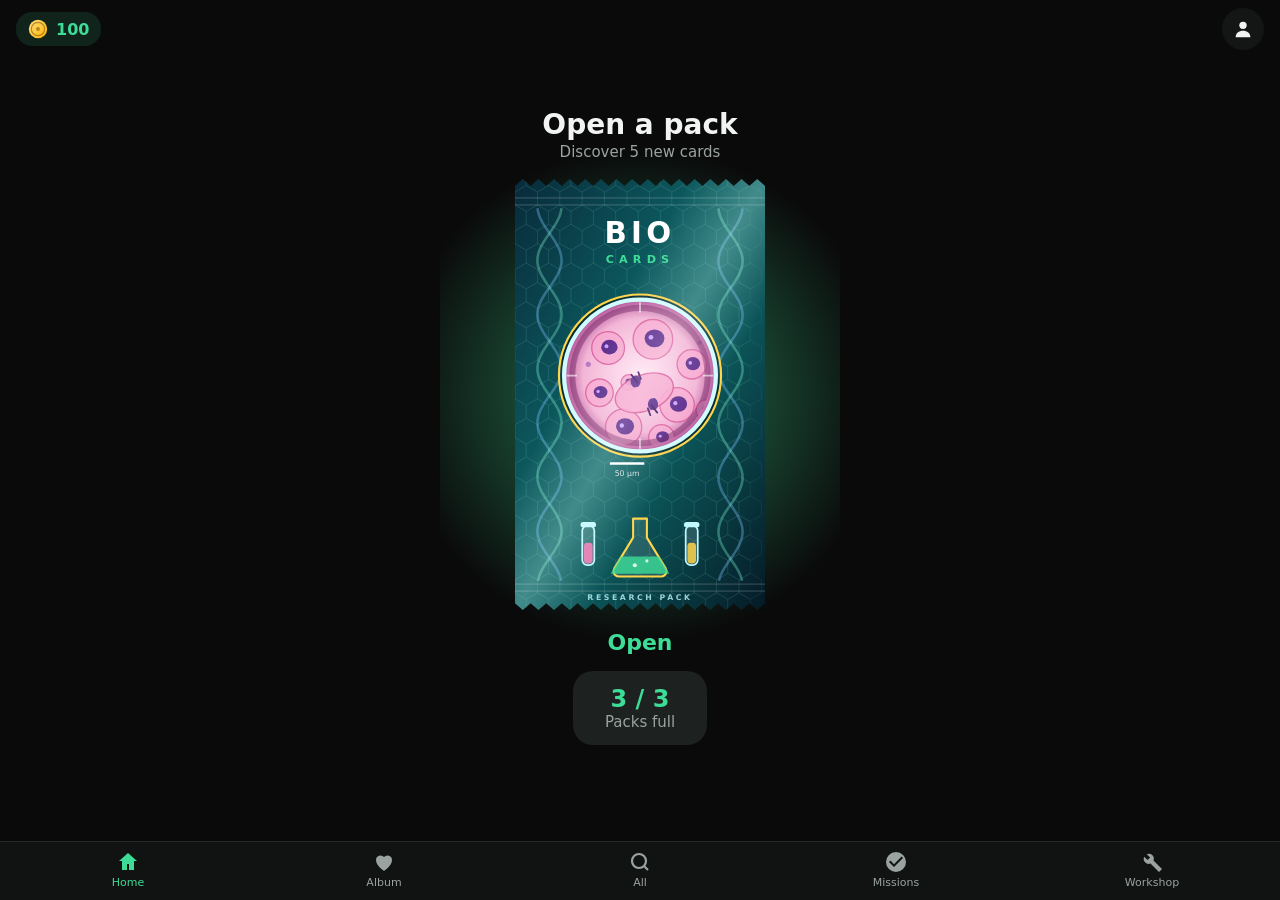
==== commit 424228fc: "Cartes: disseny propi per a cada raresa (fons, marc, imatge, ornaments, insígnia amb estrelles i efe" ====
--- a/docs/index.html
+++ b/docs/index.html
@@ -1,21 +1,76 @@
 <!doctype html><html lang="en"><meta charset="utf-8"><meta name="viewport" content="width=device-width,initial-scale=1,viewport-fit=cover"><meta name="theme-color" content="#0A0A0A"><meta name="apple-mobile-web-app-capable" content="yes"><title>BIO Cards</title><style>body{margin:0;font:15px system-ui,sans-serif;background:#10141b;color:#e8ecf2}
 h1{padding:20px 16px 0;margin:0}.grid{display:grid;grid-template-columns:repeat(auto-fill,minmax(260px,1fr));gap:16px;padding:16px}
-.carta{background:#1a212c;border:3px solid var(--r);border-radius:14px;padding:10px;display:flex;flex-direction:column;gap:8px}
-header{display:flex;justify-content:space-between;align-items:baseline;gap:8px}h2{margin:0;font-size:18px}
-header span{color:var(--r);font-size:12px;font-weight:700;text-transform:uppercase}
-.img{height:160px;background:#0c1016;border-radius:8px;overflow:hidden;position:relative;display:flex}
-.img img{width:100%;height:100%;object-fit:contain}.cred{position:absolute;bottom:0;left:0;right:0;font-size:10px;
-background:#000a;padding:2px 6px;white-space:nowrap;overflow:hidden;text-overflow:ellipsis}
-.sense-img{margin:auto;color:var(--r);display:flex;flex-direction:column;align-items:center;gap:4px;opacity:.9}.sense-img svg{width:96px;height:96px}.sense-img span{font-size:11px;color:#6b7686}.cat{font-size:12px;color:#9aa6b6}.def{margin:0;font-size:13px;line-height:1.4;
-display:-webkit-box;-webkit-line-clamp:5;-webkit-box-orient:vertical;overflow:hidden}.def.buit{color:#6b7686;font-style:italic}
-.font{margin:0;font-size:10px;color:#6b7686}.stats{list-style:none;margin:0;padding:0;display:flex;gap:12px;font-size:12px}
-.stats span{color:#9aa6b6;margin-right:4px}
-.carta{position:relative;overflow:hidden}
-.carta[data-r=rara]::after,.carta[data-r=epica]::after,.carta[data-r=llegendaria]::after{content:"";position:absolute;inset:0;pointer-events:none;
-background:linear-gradient(115deg,transparent 30%,#ffffff22 45%,#7fd6ff22 50%,#ff9ae822 55%,transparent 70%);background-size:250% 100%;animation:holo 4s linear infinite}
-.carta[data-r=llegendaria]::after{background-image:linear-gradient(115deg,transparent 25%,#ffe27a44 45%,#fff6 50%,#ffb84a44 55%,transparent 75%);animation-duration:2.6s}
+/* Cartes: cada raresa té el seu propi disseny (fons, marc, forma de la imatge, ornaments i insígnia), no només el color del marc. */
+.carta{--bw:3px;--bgA:#20262e;--bgB:#181d24;--fr1:#6b7280;--fr2:#9ca3af;--glow:none;
+ position:relative;overflow:hidden;display:flex;flex-direction:column;gap:8px;padding:10px;border-radius:14px;border:var(--bw) solid transparent;
+ background:linear-gradient(160deg,var(--bgA),var(--bgB)) padding-box,linear-gradient(135deg,var(--fr1),var(--fr2),var(--fr1)) border-box;box-shadow:var(--glow);color:#e8ecf2}
+.carta>*:not(.orn){position:relative;z-index:1}
+.carta::before{content:"";position:absolute;inset:0;pointer-events:none;z-index:0}
+header{display:flex;flex-wrap:wrap;justify-content:space-between;align-items:flex-start;gap:4px 8px}
+h2{margin:0;font-size:18px;line-height:1.15;flex:1 1 auto;min-width:0;overflow-wrap:break-word}
+.rb{flex:0 0 auto;display:inline-flex;align-items:center;gap:5px;font-size:11px;font-weight:800;text-transform:uppercase;letter-spacing:.5px;padding:3px 9px;border-radius:999px;color:#c3cad4;white-space:nowrap}
+.rb b{font-size:9px;letter-spacing:1px;font-weight:700}
+.img{height:160px;background:#0b0f14;overflow:hidden;position:relative;display:flex;border-radius:8px;border:1px solid #ffffff14}
+.img img{width:100%;height:100%;object-fit:contain}
+.cred{position:absolute;bottom:0;left:0;right:0;font-size:10px;background:#000a;padding:2px 6px;white-space:nowrap;overflow:hidden;text-overflow:ellipsis}
+.sense-img{margin:auto;color:var(--fr2);display:flex;flex-direction:column;align-items:center;gap:4px;opacity:.9}.sense-img svg{width:96px;height:96px}.sense-img span{font-size:11px;color:#7b8794}
+.cat{display:flex;align-items:center;gap:8px;font-size:12px;color:#a9b4c2}
+.def{margin:0;font-size:13px;line-height:1.4;display:-webkit-box;-webkit-line-clamp:5;-webkit-box-orient:vertical;overflow:hidden}.def.buit{color:#7b8794;font-style:italic}
+.font{margin:0;font-size:10px;color:#7b8794}.stats{list-style:none;margin:0;padding:0;display:flex;gap:12px;font-size:12px}.stats span{color:#a9b4c2;margin-right:4px}
+.orn{position:absolute;z-index:2;width:14px;height:14px;display:none;pointer-events:none}
+.orn.tl{top:5px;left:5px}.orn.tr{top:5px;right:5px}.orn.bl{bottom:5px;left:5px}.orn.br{bottom:5px;right:5px}
+
+/* COMUNA: pla i sobri */
+.carta[data-r=comuna]{--bw:2px}
+
+/* POC COMUNA: verd, ratlles diagonals, imatge arrodonida */
+.carta[data-r=poc_comuna]{--bgA:#17382b;--bgB:#0d211a;--fr1:#2f9a60;--fr2:#86e8ae;--bw:2px;--glow:0 0 8px #3fa96844}
+.carta[data-r=poc_comuna]::before{background:repeating-linear-gradient(135deg,#ffffff0b 0 6px,transparent 6px 12px)}
+.carta[data-r=poc_comuna] .rb{background:#1f6b43;color:#d2fbe4}
+.carta[data-r=poc_comuna] .img{border-radius:16px;border:2px solid #3fa96888}
+.carta[data-r=poc_comuna] .cat::after,.carta[data-r=rara] .cat::after,.carta[data-r=epica] .cat::after,.carta[data-r=llegendaria] .cat::after{content:"";flex:1;height:1px;background:linear-gradient(90deg,var(--fr1),transparent)}
+
+/* RARA: blau metàl·lic, doble marc, graella, imatge amb cantonades tallades, claudàtors a les cantonades */
+.carta[data-r=rara]{--bgA:#12407a;--bgB:#091a3a;--fr1:#2f80e6;--fr2:#a6d4ff;--glow:0 0 14px #3b8ee866,inset 0 0 0 2px #091a3a,inset 0 0 0 3px #3b8ee877}
+.carta[data-r=rara]::before{background:linear-gradient(#ffffff0c 1px,transparent 1px) 0 0/16px 16px,linear-gradient(90deg,#ffffff0c 1px,transparent 1px) 0 0/16px 16px}
+.carta[data-r=rara] .rb{background:linear-gradient(135deg,#2a86f0,#0f4aa6);color:#fff;box-shadow:0 0 8px #3b8ee8aa}
+.carta[data-r=rara] h2{color:#e3f0ff}
+.carta[data-r=rara] .img{border:0;background:#061428;clip-path:polygon(12px 0,calc(100% - 12px) 0,100% 12px,100% calc(100% - 12px),calc(100% - 12px) 100%,12px 100%,0 calc(100% - 12px),0 12px)}
+.carta[data-r=rara] .orn{display:block;border:2px solid #a6d4ff}
+.carta[data-r=rara] .orn.tl{border-right:0;border-bottom:0}.carta[data-r=rara] .orn.tr{border-left:0;border-bottom:0}
+.carta[data-r=rara] .orn.bl{border-right:0;border-top:0}.carta[data-r=rara] .orn.br{border-left:0;border-top:0}
+
+/* ÈPICA: lila-magenta, purpurina, brillantor, imatge octogonal, diamants a les cantonades */
+.carta[data-r=epica]{--bgA:#5a1f94;--bgB:#14082b;--fr1:#b45cf5;--fr2:#ff9ae8;--glow:0 0 20px #b45cf5aa,inset 0 0 0 2px #14082b,inset 0 0 0 3px #d28bff88}
+.carta[data-r=epica]::before{background:radial-gradient(circle at 18% 28%,#fff 0 1px,transparent 2px),radial-gradient(circle at 72% 58%,#ffd9ff 0 1px,transparent 2px),radial-gradient(circle at 88% 18%,#fff 0 1.5px,transparent 2.5px),radial-gradient(circle at 38% 86%,#ffd9ff 0 1px,transparent 2px),radial-gradient(circle at 60% 12%,#fff 0 1px,transparent 2px);animation:twinkle 2.4s ease-in-out infinite alternate}
+@keyframes twinkle{from{opacity:.25}to{opacity:.95}}
+.carta[data-r=epica] .rb{background:linear-gradient(135deg,#c76bff,#6a2bb8);color:#fff;box-shadow:0 0 10px #c76bffcc}
+.carta[data-r=epica] h2{color:#f6e3ff;text-shadow:0 0 10px #c76bff99}
+.carta[data-r=epica] .img{border:0;background:#0d0420;box-shadow:inset 0 0 24px #b45cf577;clip-path:polygon(20px 0,calc(100% - 20px) 0,100% 20px,100% calc(100% - 20px),calc(100% - 20px) 100%,20px 100%,0 calc(100% - 20px),0 20px)}
+.carta[data-r=epica] .orn{display:block;width:10px;height:10px;transform:rotate(45deg);background:linear-gradient(135deg,#ff9ae8,#b45cf5);box-shadow:0 0 8px #ff9ae8}
+.carta[data-r=epica] .orn.tl{top:7px;left:7px}.carta[data-r=epica] .orn.tr{top:7px;right:7px}.carta[data-r=epica] .orn.bl{bottom:7px;left:7px}.carta[data-r=epica] .orn.br{bottom:7px;right:7px}
+
+/* LLEGENDÀRIA: or, raigs giratoris, imatge en arc, estrelles a les cantonades, títol daurat */
+.carta[data-r=llegendaria]{--bw:4px;--bgA:#7d5608;--bgB:#241601;--fr1:#fff1a8;--fr2:#c78a0e;--glow:0 0 26px #ffb300cc,inset 0 0 0 2px #241601,inset 0 0 0 3px #ffe27acc}
+.carta[data-r=llegendaria]::before{inset:-70%;background:repeating-conic-gradient(from 0deg at 50% 50%,#ffe27a30 0 7deg,transparent 7deg 14deg);animation:spin 40s linear infinite}
+@keyframes spin{to{transform:rotate(360deg)}}
+.carta[data-r=llegendaria] .rb{background:linear-gradient(135deg,#fff1a8,#e0a21a);color:#3a2500;box-shadow:0 0 12px #ffd54aaa}
+.carta[data-r=llegendaria] h2{background:linear-gradient(180deg,#fff7c9,#ffc83a);-webkit-background-clip:text;background-clip:text;color:transparent;text-shadow:none;filter:drop-shadow(0 1px 3px #000a)}
+.carta[data-r=llegendaria] .img{border:2px solid #ffe27a;border-radius:50% 50% 10px 10px/26% 26% 10px 10px;background:radial-gradient(circle at 50% 30%,#4a3205,#120b01);box-shadow:inset 0 0 22px #ffb30088}
+.carta[data-r=llegendaria] .orn{display:block;width:16px;height:16px;background:#ffe27a;clip-path:polygon(50% 0,61% 35%,98% 35%,68% 57%,79% 91%,50% 70%,21% 91%,32% 57%,2% 35%,39% 35%);filter:drop-shadow(0 0 4px #ffb300)}
+.carta[data-r=llegendaria] .def{color:#fff4d4}
+
+/* les cantonades ornamentades deixen espai al títol */
+.carta[data-r=epica] header,.carta[data-r=llegendaria] header{padding:0 12px}
+.carta[data-r=epica],.carta[data-r=llegendaria]{padding-top:14px}
+
+/* brillantor holo (rara o millor) */
+.carta[data-r=rara]::after,.carta[data-r=epica]::after,.carta[data-r=llegendaria]::after{content:"";position:absolute;inset:0;pointer-events:none;z-index:3;
+ background:linear-gradient(115deg,transparent 30%,#ffffff26 45%,#7fd6ff26 50%,#ff9ae826 55%,transparent 70%);background-size:250% 100%;animation:holo 4s linear infinite}
+.carta[data-r=llegendaria]::after{background-image:linear-gradient(115deg,transparent 25%,#ffe27a55 45%,#fff7 50%,#ffb84a55 55%,transparent 75%);animation-duration:2.6s}
 @keyframes holo{from{background-position:150% 0}to{background-position:-150% 0}}
-@media(prefers-reduced-motion:reduce){.carta::after{animation:none!important}}/* Aspecte de l'app (mateix esquema que l'última versió del joc d'esports). Les cartes (.carta) no es toquen. */
+@media(prefers-reduced-motion:reduce){.carta::before,.carta::after{animation:none!important}}
+/* Aspecte de l'app (mateix esquema que l'última versió del joc d'esports). Les cartes (.carta) no es toquen. */
 :root{--bg:#0A0A0A;--surface:#141616;--surface2:#1D2120;--surface3:#111313;--outline:#3A4140;--outlinev:#262B2A;
  --primary:#3DDC97;--onprimary:#03140C;--secondary:#7C4DFF;--onv:#9AA3A0;--text:#F2F4F3;--red:#E5484D;--gold:#FFB300}
 *{box-sizing:border-box;-webkit-tap-highlight-color:transparent}html{touch-action:manipulation}
@@ -55,8 +110,8 @@
 .packinfo{background:var(--surface2);border-radius:20px;padding:14px 32px;margin-top:8px}.packinfo b{display:block;font-size:24px;color:var(--primary)}.packinfo span{color:var(--onv)}
 /* cartes i quadrícules */
 .grid.compact{display:grid;grid-template-columns:repeat(2,1fr);gap:10px;padding:0}
-.cell{position:relative;cursor:pointer;min-width:0}.cell .carta{height:100%;padding:6px;gap:4px;border-width:2px;border-radius:12px}
-.compact header{flex-wrap:wrap;gap:2px 6px}.compact h2{font-size:14px;overflow-wrap:break-word;min-width:0}.compact header span{font-size:10px}.compact .img{height:96px}
+.cell{position:relative;cursor:pointer;min-width:0}.cell .carta{height:100%;padding:6px;gap:4px;border-radius:12px;--bw:2px}
+.compact header{flex-wrap:wrap;gap:2px 6px}.compact h2{font-size:14px;overflow-wrap:break-word;min-width:0}.compact .rb{font-size:9px;padding:2px 6px}.compact .rb b{font-size:7px}.compact .orn{transform:scale(.7)}.compact .orn.bl,.compact .orn.br{display:none!important}.compact .carta[data-r=rara] .orn{display:none!important}.compact .carta[data-r=llegendaria]{--bw:3px}.compact .img{height:96px}
 .compact .def{font-size:12px;-webkit-line-clamp:3}.compact .font,.compact .stats,.compact .cat{display:none}.compact .cred{font-size:8px}.compact .sense-img svg{width:56px;height:56px}
 .qty{position:absolute;top:-6px;right:-4px;background:var(--primary);color:var(--onprimary);border-radius:11px;font-size:12px;font-weight:700;padding:1px 7px;z-index:2}
 .cell.dim .carta{opacity:.4}.cell.dimsel .carta{opacity:.55}
@@ -83,7 +138,7 @@
 .fin{position:absolute;inset:0;transform-style:preserve-3d;transition:transform .55s}.flipped .fin{transform:rotateY(180deg)}.leg .fin{transition-duration:1.8s}
 .face{position:absolute;inset:0;backface-visibility:hidden;-webkit-backface-visibility:hidden}
 .back{background:var(--secondary);border-radius:18px;padding:5px}.back div{height:100%;border-radius:14px;background:var(--surface2);display:flex;align-items:center;justify-content:center;font-size:56px;font-weight:700;color:#fff}
-.front{transform:rotateY(180deg)}.front .carta{height:100%;overflow:hidden;border-width:3px}.front .cell{height:100%}
+.front{transform:rotateY(180deg)}.front .carta{height:100%;overflow:hidden}.front .cell{height:100%}
 .tag{display:block;width:max-content;margin:8px auto 0;font-size:12px;font-weight:700;color:#000;border-radius:8px;padding:2px 10px}
 .dots{display:flex;gap:8px;margin:10px 0}.dots i{width:10px;height:10px;border-radius:50%;background:#ffffff40}.dots i.on{background:var(--primary)}
 .nav2{display:flex;align-items:center;gap:16px;margin-bottom:10px}.nav2 .iconbtn:disabled{opacity:.3}
@@ -93,12 +148,12 @@
 /* fitxa de detall */
 .modal{position:fixed;inset:0;z-index:20;background:#000c;display:flex;align-items:flex-end;justify-content:center}
 .sheet{background:var(--bg);width:100%;max-width:460px;max-height:92vh;overflow:auto;border-radius:16px 16px 0 0;padding:14px;padding-bottom:calc(14px + env(safe-area-inset-bottom));display:flex;flex-direction:column;gap:10px}
-.sheet .img{height:200px}.sheet .def{display:block;-webkit-line-clamp:unset;font-size:14px;max-height:170px;overflow:auto}.sheet .carta{border-width:3px}
+.sheet .img{height:200px}.sheet .def{display:block;-webkit-line-clamp:unset;font-size:14px;max-height:170px;overflow:auto}
 .acts{position:sticky;bottom:-14px;background:var(--bg);padding:8px 0;display:flex;flex-direction:column;gap:8px}
 textarea{width:100%;height:110px;background:var(--surface);color:var(--text);border:1px solid var(--outlinev);border-radius:12px;font-size:12px}
 @media(min-width:640px){.grid.compact{grid-template-columns:repeat(auto-fill,minmax(190px,1fr))}.modal{align-items:center}.sheet{border-radius:16px}}
 @media(prefers-reduced-motion:reduce){.fin{transition:none!important}.confetti i,.packwrap::before,.packwrap.shake{animation:none!important}}
-</style><header class="top"><span class="pill" id="coins"></span><button class="iconbtn" id="bProfile" aria-label="Profile"><svg viewBox="0 0 24 24" fill="currentColor"><circle cx="12" cy="8" r="4"/><path d="M4 21c0-4.500 3.500-7 8-7s8 2.500 8 7z"/></svg></button></header><nav class="tabs"><button data-v="home"><svg viewBox="0 0 24 24" fill="currentColor"><path d="M12 3l9 8h-3v9h-5v-6h-2v6H6v-9H3z"/></svg>Home</button><button data-v="album"><svg viewBox="0 0 24 24" fill="currentColor"><path d="M12 21s-8-5.2-8-11a4.6 4.6 0 0 1 8-3 4.6 4.6 0 0 1 8 3c0 5.800-8 11-8 11z"/></svg>Album</button><button data-v="all"><svg viewBox="0 0 24 24" fill="none" stroke="currentColor" stroke-width="2.2"><circle cx="11" cy="11" r="7"/><path d="M20 20l-4-4"/></svg>All</button><button data-v="mis"><svg viewBox="0 0 24 24" fill="currentColor"><path d="M12 2a10 10 0 1 0 0 20 10 10 0 0 0 0-20zm-2 15l-5-5 1.400-1.400L10 14.200l7.600-7.600L19 8z"/></svg>Missions</button><button data-v="shop"><svg viewBox="0 0 24 24" fill="currentColor"><path d="M22 19l-8.500-8.500a5 5 0 0 0-6.800-6.300l3.400 3.400-2.500 2.500-3.400-3.400A5 5 0 0 0 10.500 13.500L19 22z"/></svg>Workshop</button></nav><main id="app"></main><div id="overlayHost"></div><div id="modalHost"></div><script id="dades" type="application/json">{"cartes": [{"id": 52, "nom": "Autoclave", "cat": "Instrument", "raresa": "comuna", "rlabel": "Common", "color": "#8a8f98", "sets": [], "pop": 2696.0, "html": "<article class=\"carta\" data-r=\"comuna\" style=\"--r:#8a8f98\"><header><h2>Autoclave<\/h2><span>Common<\/span><\/header><div class=\"img\"><img src=\"https://upload.wikimedia.org/wikipedia/commons/e/eb/Rectangular-medical-autoclave-cutaway.jpg?utm_source=commons.wikimedia.org&amp;utm_campaign=imageinfo&amp;utm_content=thumbnail_unscaled\" alt=\"Autoclave\" loading=\"lazy\"><div class=\"cred\">Priorclave North America · CC BY-SA 4.0<\/div><\/div><div class=\"cat\">Instrument<\/div><p class=\"def\">An autoclave is a machine used to carry out industrial and scientific processes requiring elevated temperature and pressure in relation to ambient pressure and temperature. Autoclaves are found in many medical settings, laboratories, and other places that need to ensure the sterility of an object.<\/p><p class=\"font\">Source: Wikipedia, article &#x27;Autoclave&#x27; (CC BY-SA 4.0)<\/p><ul class=\"stats\"><\/ul><\/article>", "icona": "<circle cx=\"50\" cy=\"50\" r=\"16\" fill=\"none\" stroke=\"currentColor\" stroke-width=\"4\"/><path d=\"M50 10v16M50 74v16M10 50h16M74 50h16M22 22l11 11M67 67l11 11M78 22L67 33M33 67L22 78\" stroke=\"currentColor\" stroke-width=\"6\" stroke-linecap=\"round\"/>"}, {"id": 57, "nom": "Biosafety cabinet", "cat": "Instrument", "raresa": "comuna", "rlabel": "Common", "color": "#8a8f98", "sets": [], "pop": 127.0, "html": "<article class=\"carta\" data-r=\"comuna\" style=\"--r:#8a8f98\"><header><h2>Biosafety cabinet<\/h2><span>Common<\/span><\/header><div class=\"img\"><img src=\"https://thumb.wikimedia.org/wikipedia/commons/thumb/8/86/Influenza_virus_research.jpg/960px-Influenza_virus_research.jpg?utm_source=commons.wikimedia.org&amp;utm_campaign=imageinfo&amp;utm_content=thumbnail\" alt=\"Biosafety cabinet\" loading=\"lazy\"><div class=\"cred\">Photo Credit: James Gathany\nContent Providers(s): CDC · Public domain<\/div><\/div><div class=\"cat\">Instrument<\/div><p class=\"def\">A biosafety cabinet (BSC)—also called a biological safety cabinet or microbiological safety cabinet—is an enclosed, ventilated laboratory workspace for safely working with materials contaminated with pathogens requiring a defined biosafety level. Several different types of BSC exist, differentiated by the degree of biocontainment they provide. BSCs first became commercially available in 1950.<\/p><p class=\"font\">Source: Wikipedia, article &#x27;Biosafety cabinet&#x27; (CC BY-SA 4.0)<\/p><ul class=\"stats\"><\/ul><\/article>", "icona": "<circle cx=\"50\" cy=\"50\" r=\"16\" fill=\"none\" stroke=\"currentColor\" stroke-width=\"4\"/><path d=\"M50 10v16M50 74v16M10 50h16M74 50h16M22 22l11 11M67 67l11 11M78 22L67 33M33 67L22 78\" stroke=\"currentColor\" stroke-width=\"6\" stroke-linecap=\"round\"/>"}, {"id": 51, "nom": "Centrifuge", "cat": "Instrument", "raresa": "poc_comuna", "rlabel": "Uncommon", "color": "#3f9b5c", "sets": [], "pop": 4790.0, "html": "<article class=\"carta\" data-r=\"poc_comuna\" style=\"--r:#3f9b5c\"><header><h2>Centrifuge<\/h2><span>Uncommon<\/span><\/header><div class=\"img\"><img src=\"https://thumb.wikimedia.org/wikipedia/commons/thumb/0/0d/Tabletop_centrifuge.jpg/960px-Tabletop_centrifuge.jpg?utm_source=commons.wikimedia.org&amp;utm_campaign=imageinfo&amp;utm_content=thumbnail\" alt=\"Centrifuge\" loading=\"lazy\"><div class=\"cred\">Magnus Manske · CC BY 1.0<\/div><\/div><div class=\"cat\">Instrument<\/div><p class=\"def\">A centrifuge is a device that uses centrifugal force to subject a specimen to a specified constant force – for example, to separate various components of a fluid. This is achieved by spinning the fluid at high speed within a container, thereby separating fluids of different densities or liquids from solids. It works by causing denser substances and particles to move outward in the radial direction. At the same time, objects that are less dense are displaced and moved to the centre. In a laboratory centrifuge that uses sample tubes, the radial acceleration causes denser particles to settle to the bottom of the tube, while low-density substances rise to the top. A centrifuge can be a very effective filter that separates contaminants from the main body of fluid.<\/p><p class=\"font\">Source: Wikipedia, article &#x27;Centrifuge&#x27; (CC BY-SA 4.0)<\/p><ul class=\"stats\"><\/ul><\/article>", "icona": "<circle cx=\"50\" cy=\"50\" r=\"16\" fill=\"none\" stroke=\"currentColor\" stroke-width=\"4\"/><path d=\"M50 10v16M50 74v16M10 50h16M74 50h16M22 22l11 11M67 67l11 11M78 22L67 33M33 67L22 78\" stroke=\"currentColor\" stroke-width=\"6\" stroke-linecap=\"round\"/>"}, {"id": 55, "nom": "Electron microscope", "cat": "Instrument", "raresa": "rara", "rlabel": "Rare", "color": "#2f7fd1", "sets": [], "pop": 57186.0, "html": "<article class=\"carta\" data-r=\"rara\" style=\"--r:#2f7fd1\"><header><h2>Electron microscope<\/h2><span>Rare<\/span><\/header><div class=\"img\"><img src=\"https://thumb.wikimedia.org/wikipedia/commons/thumb/1/17/TITAN.jpg/960px-TITAN.jpg?utm_source=commons.wikimedia.org&amp;utm_campaign=imageinfo&amp;utm_content=thumbnail\" alt=\"Electron microscope\" loading=\"lazy\"><div class=\"cred\">Alice im Miniland · CC BY-SA 4.0<\/div><\/div><div class=\"cat\">Instrument<\/div><p class=\"def\">An electron microscope is a microscope that uses a beam of electrons as a source of &quot;illumination&quot;. It uses electron optics that are analogous to the glass lenses of an optical light microscope to control the electron beam, for instance focusing it to produce magnified images or electron diffraction patterns. As the wavelength of an electron can be more than 100,000 times smaller than that of visible light, electron microscopes have a much higher resolution of about 0.1 nm, which compares to about 200 nm for light microscopes. Electron microscope may refer to:Transmission electron microscope (TEM) where swift electrons go through a thin sample\nScanning transmission electron microscope (STEM) which is similar to TEM with a scanned electron probe\nScanning electron microscope (SEM) which is similar to STEM, but with thick samples\nElectron microprobe similar to a SEM, but more for chemical analysis\nLow-energy electron microscope (LEEM), used to image surfaces\nPhotoemission electron microscope (PEEM) which is similar to LEEM using electrons emitted from surfaces by photons<\/p><p class=\"font\">Source: Wikipedia, article &#x27;Electron microscope&#x27; (CC BY-SA 4.0)<\/p><ul class=\"stats\"><\/ul><\/article>", "icona": "<circle cx=\"50\" cy=\"50\" r=\"16\" fill=\"none\" stroke=\"currentColor\" stroke-width=\"4\"/><path d=\"M50 10v16M50 74v16M10 50h16M74 50h16M22 22l11 11M67 67l11 11M78 22L67 33M33 67L22 78\" stroke=\"currentColor\" stroke-width=\"6\" stroke-linecap=\"round\"/>"}, {"id": 59, "nom": "Hemocytometer", "cat": "Instrument", "raresa": "comuna", "rlabel": "Common", "color": "#8a8f98", "sets": [], "pop": 760.0, "html": "<article class=\"carta\" data-r=\"comuna\" style=\"--r:#8a8f98\"><header><h2>Hemocytometer<\/h2><span>Common<\/span><\/header><div class=\"img\"><img src=\"https://thumb.wikimedia.org/wikipedia/commons/thumb/1/18/Hemocytometer_with_gloved_hand.JPG/960px-Hemocytometer_with_gloved_hand.JPG?utm_source=commons.wikimedia.org&amp;utm_campaign=imageinfo&amp;utm_content=thumbnail\" alt=\"Hemocytometer\" loading=\"lazy\"><div class=\"cred\">Jeffrey M. Vinocur · CC BY 2.5<\/div><\/div><div class=\"cat\">Instrument<\/div><p class=\"def\">The hemocytometer is a counting-chamber device originally designed and usually used for counting blood cells.<\/p><p class=\"font\">Source: Wikipedia, article &#x27;Hemocytometer&#x27; (CC BY-SA 4.0)<\/p><ul class=\"stats\"><\/ul><\/article>", "icona": "<circle cx=\"50\" cy=\"50\" r=\"16\" fill=\"none\" stroke=\"currentColor\" stroke-width=\"4\"/><path d=\"M50 10v16M50 74v16M10 50h16M74 50h16M22 22l11 11M67 67l11 11M78 22L67 33M33 67L22 78\" stroke=\"currentColor\" stroke-width=\"6\" stroke-linecap=\"round\"/>"}, {"id": 60, "nom": "Magnetic stirrer", "cat": "Instrument", "raresa": "comuna", "rlabel": "Common", "color": "#8a8f98", "sets": [], "pop": 296.0, "html": "<article class=\"carta\" data-r=\"comuna\" style=\"--r:#8a8f98\"><header><h2>Magnetic stirrer<\/h2><span>Common<\/span><\/header><div class=\"img\"><img src=\"https://thumb.wikimedia.org/wikipedia/commons/thumb/3/32/Magnetic_Stirrer.JPG/960px-Magnetic_Stirrer.JPG?utm_source=commons.wikimedia.org&amp;utm_campaign=imageinfo&amp;utm_content=thumbnail\" alt=\"Magnetic stirrer\" loading=\"lazy\"><div class=\"cred\">User:Ruhrfisch · CC BY-SA 3.0<\/div><\/div><div class=\"cat\">Instrument<\/div><p class=\"def\">A magnetic stirrer or magnetic mixer is a laboratory device that employs a rotating magnetic field to cause a stir bar immersed in a liquid to spin very quickly, thus stirring it. The rotating field may be created either by a rotating magnet or a set of stationary electromagnets, placed beneath the vessel with the liquid. It is used in chemistry and biology as a convenient way to stir small volumes and where other forms of stirring, such as overhead stirrers and stirring rods, may not be viable.<\/p><p class=\"font\">Source: Wikipedia, article &#x27;Magnetic stirrer&#x27; (CC BY-SA 4.0)<\/p><ul class=\"stats\"><\/ul><\/article>", "icona": "<circle cx=\"50\" cy=\"50\" r=\"16\" fill=\"none\" stroke=\"currentColor\" stroke-width=\"4\"/><path d=\"M50 10v16M50 74v16M10 50h16M74 50h16M22 22l11 11M67 67l11 11M78 22L67 33M33 67L22 78\" stroke=\"currentColor\" stroke-width=\"6\" stroke-linecap=\"round\"/>"}, {"id": 56, "nom": "Mass spectrometer", "cat": "Instrument", "raresa": "poc_comuna", "rlabel": "Uncommon", "color": "#3f9b5c", "sets": [], "pop": 24451.0, "html": "<article class=\"carta\" data-r=\"poc_comuna\" style=\"--r:#3f9b5c\"><header><h2>Mass spectrometer<\/h2><span>Uncommon<\/span><\/header><div class=\"img\"><img src=\"https://thumb.wikimedia.org/wikipedia/commons/thumb/e/e6/Discovery_of_neon_isotopes.JPG/960px-Discovery_of_neon_isotopes.JPG?utm_source=commons.wikimedia.org&amp;utm_campaign=imageinfo&amp;utm_content=thumbnail\" alt=\"Mass spectrometer\" loading=\"lazy\"><div class=\"cred\">Francis William Aston · Public domain<\/div><\/div><div class=\"cat\">Instrument<\/div><p class=\"def\">\nMass spectrometry (MS) is an analytical technique that is used to measure the mass-to-charge ratio of ions. The results are presented as a mass spectrum, a plot of intensity as a function of the mass-to-charge ratio. These spectra are used to determine the elemental or isotopic signature of a sample, the masses of particles and of molecules, and to elucidate the chemical identity or structure of molecules and other chemical compounds. Mass spectrometry is used in many different fields and is applied to pure samples as well as complex mixtures.<\/p><p class=\"font\">Source: Wikipedia, article &#x27;Mass spectrometry&#x27; (CC BY-SA 4.0)<\/p><ul class=\"stats\"><\/ul><\/article>", "icona": "<circle cx=\"50\" cy=\"50\" r=\"16\" fill=\"none\" stroke=\"currentColor\" stroke-width=\"4\"/><path d=\"M50 10v16M50 74v16M10 50h16M74 50h16M22 22l11 11M67 67l11 11M78 22L67 33M33 67L22 78\" stroke=\"currentColor\" stroke-width=\"6\" stroke-linecap=\"round\"/>"}, {"id": 58, "nom": "Microplate reader", "cat": "Instrument", "raresa": "comuna", "rlabel": "Common", "color": "#8a8f98", "sets": [], "pop": 1587.0, "html": "<article class=\"carta\" data-r=\"comuna\" style=\"--r:#8a8f98\"><header><h2>Microplate reader<\/h2><span>Common<\/span><\/header><div class=\"img\"><img src=\"https://thumb.wikimedia.org/wikipedia/commons/thumb/6/67/Microplate_reader.jpg/960px-Microplate_reader.jpg?utm_source=commons.wikimedia.org&amp;utm_campaign=imageinfo&amp;utm_content=thumbnail\" alt=\"Microplate reader\" loading=\"lazy\"><div class=\"cred\">Pdcook · CC BY-SA 3.0<\/div><\/div><div class=\"cat\">Instrument<\/div><p class=\"def\">Plate readers, also known as microplate readers or microplate photometers, are instruments which are used to detect biological, chemical or physical events of samples in microtiter plates. They are widely used in research, drug discovery, bioassay validation, quality control and manufacturing processes in the pharmaceutical and biotechnological industry and academic organizations. Sample reactions can be assayed in 1-1536 well format microtiter plates. The most common microplate format used in academic research laboratories or clinical diagnostic laboratories is 96-well with a typical reaction volume between 100 and 200 μL per well. Higher density microplates are typically used for screening applications, when throughput and assay cost per sample become critical parameters, with a typical assay volume between 5 and 50 μL per well. Common detection modes for microplate assays are absorbance, fluorescence intensity, luminescence, time-resolved fluorescence, and fluorescence polarization.<\/p><p class=\"font\">Source: Wikipedia, article &#x27;Plate reader&#x27; (CC BY-SA 4.0)<\/p><ul class=\"stats\"><\/ul><\/article>", "icona": "<circle cx=\"50\" cy=\"50\" r=\"16\" fill=\"none\" stroke=\"currentColor\" stroke-width=\"4\"/><path d=\"M50 10v16M50 74v16M10 50h16M74 50h16M22 22l11 11M67 67l11 11M78 22L67 33M33 67L22 78\" stroke=\"currentColor\" stroke-width=\"6\" stroke-linecap=\"round\"/>"}, {"id": 9, "nom": "Microscope", "cat": "Instrument", "raresa": "rara", "rlabel": "Rare", "color": "#2f7fd1", "sets": [], "pop": 134721.0, "html": "<article class=\"carta\" data-r=\"rara\" style=\"--r:#2f7fd1\"><header><h2>Microscope<\/h2><span>Rare<\/span><\/header><div class=\"img\"><img src=\"https://thumb.wikimedia.org/wikipedia/commons/thumb/b/b7/Ukrainian_microscope_%28cropped%29.jpg/960px-Ukrainian_microscope_%28cropped%29.jpg?utm_source=commons.wikimedia.org&amp;utm_campaign=imageinfo&amp;utm_content=thumbnail\" alt=\"Microscope\" loading=\"lazy\"><div class=\"cred\">Ann 2000 · CC BY-SA 4.0<\/div><\/div><div class=\"cat\">Instrument<\/div><p class=\"def\">A microscope is a laboratory instrument used to examine objects that are too small to be seen by the naked eye. Microscopy is the science of investigating small objects and structures using a microscope. Microscopic means being invisible to the eye unless aided by a microscope.<\/p><p class=\"font\">Source: Wikipedia, article &#x27;Microscope&#x27; (CC BY-SA 4.0)<\/p><ul class=\"stats\"><\/ul><\/article>", "icona": "<circle cx=\"50\" cy=\"50\" r=\"16\" fill=\"none\" stroke=\"currentColor\" stroke-width=\"4\"/><path d=\"M50 10v16M50 74v16M10 50h16M74 50h16M22 22l11 11M67 67l11 11M78 22L67 33M33 67L22 78\" stroke=\"currentColor\" stroke-width=\"6\" stroke-linecap=\"round\"/>"}, {"id": 53, "nom": "Pipette", "cat": "Instrument", "raresa": "poc_comuna", "rlabel": "Uncommon", "color": "#3f9b5c", "sets": [], "pop": 7006.0, "html": "<article class=\"carta\" data-r=\"poc_comuna\" style=\"--r:#3f9b5c\"><header><h2>Pipette<\/h2><span>Uncommon<\/span><\/header><div class=\"img\"><img src=\"https://thumb.wikimedia.org/wikipedia/commons/thumb/9/98/Pipette_gallery.jpg/960px-Pipette_gallery.jpg?utm_source=commons.wikimedia.org&amp;utm_campaign=imageinfo&amp;utm_content=thumbnail\" alt=\"Pipette\" loading=\"lazy\"><div class=\"cred\">User:Squidonius, myself, and User:Beliason (assumed). · CC BY-SA 4.0<\/div><\/div><div class=\"cat\">Instrument<\/div><p class=\"def\">A pipette, or pipet, is a type of laboratory tool commonly used in chemistry and biology to transport a measured volume of liquid, often as a media dispenser. Pipettes come in several designs for various purposes with differing levels of accuracy and precision, from single piece glass pipettes to more complex adjustable or electronic pipettes. Many pipette types work by creating a partial vacuum above the liquid-holding chamber and selectively releasing this vacuum to draw up and dispense liquid. Measurement accuracy varies greatly depending on the instrument.<\/p><p class=\"font\">Source: Wikipedia, article &#x27;Pipette&#x27; (CC BY-SA 4.0)<\/p><ul class=\"stats\"><\/ul><\/article>", "icona": "<circle cx=\"50\" cy=\"50\" r=\"16\" fill=\"none\" stroke=\"currentColor\" stroke-width=\"4\"/><path d=\"M50 10v16M50 74v16M10 50h16M74 50h16M22 22l11 11M67 67l11 11M78 22L67 33M33 67L22 78\" stroke=\"currentColor\" stroke-width=\"6\" stroke-linecap=\"round\"/>"}, {"id": 54, "nom": "Spectrophotometer", "cat": "Instrument", "raresa": "poc_comuna", "rlabel": "Uncommon", "color": "#3f9b5c", "sets": [], "pop": 13775.0, "html": "<article class=\"carta\" data-r=\"poc_comuna\" style=\"--r:#3f9b5c\"><header><h2>Spectrophotometer<\/h2><span>Uncommon<\/span><\/header><div class=\"img\"><img src=\"https://thumb.wikimedia.org/wikipedia/commons/thumb/1/10/Spektrofotometri.jpg/960px-Spektrofotometri.jpg?utm_source=commons.wikimedia.org&amp;utm_campaign=imageinfo&amp;utm_content=thumbnail\" alt=\"Spectrophotometer\" loading=\"lazy\"><div class=\"cred\">Skorpion87 · Public domain<\/div><\/div><div class=\"cat\">Instrument<\/div><p class=\"def\">Spectrophotometry is a branch of electromagnetic spectroscopy concerned with the quantitative measurement of the reflection or transmission properties of a material as a function of wavelength. Spectrophotometry uses photometers, known as spectrophotometers, that can measure the intensity of a light beam at different wavelengths. Although spectrophotometry is most commonly applied to ultraviolet, visible, and infrared radiation, modern spectrophotometers can interrogate wide swaths of the electromagnetic spectrum, including x-ray, ultraviolet, visible, infrared, or microwave wavelengths.<\/p><p class=\"font\">Source: Wikipedia, article &#x27;Spectrophotometry&#x27; (CC BY-SA 4.0)<\/p><ul class=\"stats\"><\/ul><\/article>", "icona": "<circle cx=\"50\" cy=\"50\" r=\"16\" fill=\"none\" stroke=\"currentColor\" stroke-width=\"4\"/><path d=\"M50 10v16M50 74v16M10 50h16M74 50h16M22 22l11 11M67 67l11 11M78 22L67 33M33 67L22 78\" stroke=\"currentColor\" stroke-width=\"6\" stroke-linecap=\"round\"/>"}, {"id": 8, "nom": "Thermal cycler", "cat": "Instrument", "raresa": "comuna", "rlabel": "Common", "color": "#8a8f98", "sets": [], "pop": 500.0, "html": "<article class=\"carta\" data-r=\"comuna\" style=\"--r:#8a8f98\"><header><h2>Thermal cycler<\/h2><span>Common<\/span><\/header><div class=\"img\"><img src=\"https://thumb.wikimedia.org/wikipedia/commons/thumb/a/a5/Eppendorf_Mastercycler_Pro_S.jpg/960px-Eppendorf_Mastercycler_Pro_S.jpg?utm_source=commons.wikimedia.org&amp;utm_campaign=imageinfo&amp;utm_content=thumbnail\" alt=\"Thermal cycler\" loading=\"lazy\"><div class=\"cred\">GFJ · CC BY-SA 4.0<\/div><\/div><div class=\"cat\">Instrument<\/div><p class=\"def\">The thermal cycler is a laboratory apparatus most commonly used to amplify segments of DNA via the polymerase chain reaction (PCR). Thermal cyclers may also be used in laboratories to facilitate other temperature-sensitive reactions, including restriction enzyme digestion or rapid diagnostics. The device has a thermal block with holes where tubes holding the reaction mixtures can be inserted. The cycler then raises and lowers the temperature of the block in discrete, pre-programmed steps.<\/p><p class=\"font\">Source: Wikipedia, article &#x27;Thermal cycler&#x27; (CC BY-SA 4.0)<\/p><ul class=\"stats\"><\/ul><\/article>", "icona": "<circle cx=\"50\" cy=\"50\" r=\"16\" fill=\"none\" stroke=\"currentColor\" stroke-width=\"4\"/><path d=\"M50 10v16M50 74v16M10 50h16M74 50h16M22 22l11 11M67 67l11 11M78 22L67 33M33 67L22 78\" stroke=\"currentColor\" stroke-width=\"6\" stroke-linecap=\"round\"/>"}, {"id": 76, "nom": "Barbara McClintock", "cat": "Scientist", "raresa": "poc_comuna", "rlabel": "Uncommon", "color": "#3f9b5c", "sets": ["nobel"], "pop": 84.0, "html": "<article class=\"carta\" data-r=\"poc_comuna\" style=\"--r:#3f9b5c\"><header><h2>Barbara McClintock<\/h2><span>Uncommon<\/span><\/header><div class=\"img\"><img src=\"https://thumb.wikimedia.org/wikipedia/commons/thumb/1/14/Barbara_McClintock_%281902-1992%29_shown_in_her_laboratory_in_1947.jpg/960px-Barbara_McClintock_%281902-1992%29_shown_in_her_laboratory_in_1947.jpg?utm_source=commons.wikimedia.org&amp;utm_campaign=imageinfo&amp;utm_content=thumbnail\" alt=\"Barbara McClintock\" loading=\"lazy\"><div class=\"cred\">Smithsonian Institution/Science Service; Restored by Adam Cuerden · Public domain<\/div><\/div><div class=\"cat\">Scientist<\/div><p class=\"def\">Barbara McClintock was an American cytogeneticist who was awarded the 1983 Nobel Prize in Physiology or Medicine. McClintock received her PhD in botany from Cornell University in 1927. There, she started her career as the leader of the development of maize cytogenetics, the focus of her research for the rest of her life. From the late 1920s, McClintock studied chromosomes and how they change during reproduction in maize. She developed the technique for visualizing maize chromosomes and used microscopic analysis to demonstrate many fundamental genetic ideas. One of those ideas was the notion of genetic recombination by crossing-over during meiosis—a mechanism by which chromosomes exchange information. She demonstrated the role of the telomere and centromere, regions of the chromosome that are important in the conservation of genetic information. She was recognized as among the best in the field, awarded prestigious fellowships, and elected a member of the National Academy of Sciences in 1944.<\/p><p class=\"font\">Source: Wikipedia, article &#x27;Barbara McClintock&#x27; (CC BY-SA 4.0)<\/p><ul class=\"stats\"><\/ul><\/article>", "icona": "<circle cx=\"50\" cy=\"32\" r=\"16\" fill=\"currentColor\" opacity=\".85\"/><path d=\"M18 90c0-22 14-36 32-36s32 14 32 36z\" fill=\"currentColor\" opacity=\".85\"/>"}, {"id": 69, "nom": "Bert Vogelstein", "cat": "Scientist", "raresa": "comuna", "rlabel": "Common", "color": "#8a8f98", "sets": ["cancer"], "pop": 15.0, "html": "<article class=\"carta\" data-r=\"comuna\" style=\"--r:#8a8f98\"><header><h2>Bert Vogelstein<\/h2><span>Common<\/span><\/header><div class=\"img\"><img src=\"https://upload.wikimedia.org/wikipedia/commons/2/23/Bert_Vogelstein_giving_the_Trent_Lecture.jpg?utm_source=commons.wikimedia.org&amp;utm_campaign=imageinfo&amp;utm_content=thumbnail_unscaled\" alt=\"Bert Vogelstein\" loading=\"lazy\"><div class=\"cred\">Raymond MacDougall · Public domain<\/div><\/div><div class=\"cat\">Scientist<\/div><p class=\"def\">Bert Vogelstein is director of the Ludwig Center, Clayton Professor of Oncology and Pathology and a Howard Hughes Medical Institute investigator at The Johns Hopkins Medical School and Sidney Kimmel Comprehensive Cancer Center. Vogelstein is also the co-director of the Ludwig Center at Johns Hopkins. A pioneer in the field of cancer genomics, his studies on colorectal cancers revealed that they result from the sequential accumulation of mutations in oncogenes and tumor suppressor genes. These studies now form the paradigm for modern cancer research and provided the basis for the notion of the somatic evolution of cancer.<\/p><p class=\"font\">Source: Wikipedia, article &#x27;Bert Vogelstein&#x27; (CC BY-SA 4.0)<\/p><ul class=\"stats\"><\/ul><\/article>", "icona": "<circle cx=\"50\" cy=\"32\" r=\"16\" fill=\"currentColor\" opacity=\".85\"/><path d=\"M18 90c0-22 14-36 32-36s32 14 32 36z\" fill=\"currentColor\" opacity=\".85\"/>"}, {"id": 71, "nom": "Carol W. Greider", "cat": "Scientist", "raresa": "poc_comuna", "rlabel": "Uncommon", "color": "#3f9b5c", "sets": ["nobel"], "pop": 76.0, "html": "<article class=\"carta\" data-r=\"poc_comuna\" style=\"--r:#3f9b5c\"><header><h2>Carol W. Greider<\/h2><span>Uncommon<\/span><\/header><div class=\"img\"><img src=\"https://thumb.wikimedia.org/wikipedia/commons/thumb/3/39/Carol_Greider_by_Chris_Michel_1s946948-11-23.jpg/960px-Carol_Greider_by_Chris_Michel_1s946948-11-23.jpg?utm_source=commons.wikimedia.org&amp;utm_campaign=imageinfo&amp;utm_content=thumbnail\" alt=\"Carol W. Greider\" loading=\"lazy\"><div class=\"cred\">Christopher Michel · CC BY-SA 4.0<\/div><\/div><div class=\"cat\">Scientist<\/div><p class=\"def\">Carolyn Widney Greider is an American molecular biologist and Nobel laureate. She is a Distinguished Professor of Molecular, Cell, and Developmental Biology at the University of California, Santa Cruz.<\/p><p class=\"font\">Source: Wikipedia, article &#x27;Carol W. Greider&#x27; (CC BY-SA 4.0)<\/p><ul class=\"stats\"><\/ul><\/article>", "icona": "<circle cx=\"50\" cy=\"32\" r=\"16\" fill=\"currentColor\" opacity=\".85\"/><path d=\"M18 90c0-22 14-36 32-36s32 14 32 36z\" fill=\"currentColor\" opacity=\".85\"/>"}, {"id": 70, "nom": "Elizabeth Blackburn", "cat": "Scientist", "raresa": "poc_comuna", "rlabel": "Uncommon", "color": "#3f9b5c", "sets": ["nobel"], "pop": 75.0, "html": "<article class=\"carta\" data-r=\"poc_comuna\" style=\"--r:#3f9b5c\"><header><h2>Elizabeth Blackburn<\/h2><span>Uncommon<\/span><\/header><div class=\"img\"><img src=\"https://thumb.wikimedia.org/wikipedia/commons/thumb/1/1e/Elizabeth_Blackburn_in_2024_by_Christopher_Michel.jpg/960px-Elizabeth_Blackburn_in_2024_by_Christopher_Michel.jpg?utm_source=commons.wikimedia.org&amp;utm_campaign=imageinfo&amp;utm_content=thumbnail\" alt=\"Elizabeth Blackburn\" loading=\"lazy\"><div class=\"cred\">Christopher Michel · CC BY-SA 4.0<\/div><\/div><div class=\"cat\">Scientist<\/div><p class=\"def\">Elizabeth Helen Blackburn is an Australian–American Nobel laureate who is the former president of the Salk Institute for Biological Studies. In 1984, Blackburn co-discovered telomerase, the enzyme that replenishes the telomere, with Carol W. Greider. For this work, she was awarded the 2009 Nobel Prize in Physiology or Medicine, sharing it with Carol W. Greider and Jack W. Szostak, becoming the first Australian woman Nobel laureate.<\/p><p class=\"font\">Source: Wikipedia, article &#x27;Elizabeth Blackburn&#x27; (CC BY-SA 4.0)<\/p><ul class=\"stats\"><\/ul><\/article>", "icona": "<circle cx=\"50\" cy=\"32\" r=\"16\" fill=\"currentColor\" opacity=\".85\"/><path d=\"M18 90c0-22 14-36 32-36s32 14 32 36z\" fill=\"currentColor\" opacity=\".85\"/>"}, {"id": 79, "nom": "Emmanuelle Charpentier", "cat": "Scientist", "raresa": "poc_comuna", "rlabel": "Uncommon", "color": "#3f9b5c", "sets": ["nobel"], "pop": 74.0, "html": "<article class=\"carta\" data-r=\"poc_comuna\" style=\"--r:#3f9b5c\"><header><h2>Emmanuelle Charpentier<\/h2><span>Uncommon<\/span><\/header><div class=\"img\"><img src=\"https://thumb.wikimedia.org/wikipedia/commons/thumb/6/66/Emmanuelle_Charpentier.jpg/960px-Emmanuelle_Charpentier.jpg?utm_source=commons.wikimedia.org&amp;utm_campaign=imageinfo&amp;utm_content=thumbnail\" alt=\"Emmanuelle Charpentier\" loading=\"lazy\"><div class=\"cred\">Bianca Fioretti, Hallbauer &amp; Fioretti · CC BY-SA 4.0<\/div><\/div><div class=\"cat\">Scientist<\/div><p class=\"def\">Emmanuelle Marie Charpentier is a French academic, microbiologist, geneticist, and biochemist. She has served as a director at the Max Planck Institute for Infection Biology in Berlin since 2015. Three years later, she founded an independent research institute, the Max Planck Unit for the Science of Pathogens. In 2020, Charpentier and American biochemist Jennifer Doudna of the University of California, Berkeley, were awarded the Nobel Prize in Chemistry &quot;for the development of a method for genome editing&quot;. This was the first science Nobel Prize ever won exclusively by two women.<\/p><p class=\"font\">Source: Wikipedia, article &#x27;Emmanuelle Charpentier&#x27; (CC BY-SA 4.0)<\/p><ul class=\"stats\"><\/ul><\/article>", "icona": "<circle cx=\"50\" cy=\"32\" r=\"16\" fill=\"currentColor\" opacity=\".85\"/><path d=\"M18 90c0-22 14-36 32-36s32 14 32 36z\" fill=\"currentColor\" opacity=\".85\"/>"}, {"id": 64, "nom": "Francis Crick", "cat": "Scientist", "raresa": "rara", "rlabel": "Rare", "color": "#2f7fd1", "sets": ["nobel"], "pop": 91.0, "html": "<article class=\"carta\" data-r=\"rara\" style=\"--r:#2f7fd1\"><header><h2>Francis Crick<\/h2><span>Rare<\/span><\/header><div class=\"img\"><img src=\"https://thumb.wikimedia.org/wikipedia/commons/thumb/9/99/Francis_Crick_crop.jpg/960px-Francis_Crick_crop.jpg?utm_source=commons.wikimedia.org&amp;utm_campaign=imageinfo&amp;utm_content=thumbnail\" alt=\"Francis Crick\" loading=\"lazy\"><div class=\"cred\">Francis_Crick.png: Photo: Marc Lieberman, per ticket:2015100910022707\nderivative work: Materialscientist (talk) · CC BY 2.5<\/div><\/div><div class=\"cat\">Scientist<\/div><p class=\"def\">Francis Harry Compton Crick was an English molecular biologist, biophysicist, and neuroscientist. He, James Watson, Rosalind Franklin, and Maurice Wilkins played crucial roles in deciphering the helical structure of the DNA molecule.<\/p><p class=\"font\">Source: Wikipedia, article &#x27;Francis Crick&#x27; (CC BY-SA 4.0)<\/p><ul class=\"stats\"><\/ul><\/article>", "icona": "<circle cx=\"50\" cy=\"32\" r=\"16\" fill=\"currentColor\" opacity=\".85\"/><path d=\"M18 90c0-22 14-36 32-36s32 14 32 36z\" fill=\"currentColor\" opacity=\".85\"/>"}, {"id": 66, "nom": "Harold Varmus", "cat": "Scientist", "raresa": "comuna", "rlabel": "Common", "color": "#8a8f98", "sets": ["cancer", "nobel"], "pop": 49.0, "html": "<article class=\"carta\" data-r=\"comuna\" style=\"--r:#8a8f98\"><header><h2>Harold Varmus<\/h2><span>Common<\/span><\/header><div class=\"img\"><img src=\"https://thumb.wikimedia.org/wikipedia/commons/thumb/f/ff/National_Cancer_Institute_director_Harold_E._Varmus_%283%29_%28cropped%29.jpg/960px-National_Cancer_Institute_director_Harold_E._Varmus_%283%29_%28cropped%29.jpg?utm_source=commons.wikimedia.org&amp;utm_campaign=imageinfo&amp;utm_content=thumbnail\" alt=\"Harold Varmus\" loading=\"lazy\"><div class=\"cred\">Matthew Septimus (photographer) · CC BY-SA 4.0<\/div><\/div><div class=\"cat\">Scientist<\/div><p class=\"def\">Harold Eliot Varmus is an American Nobel Prize-winning scientist. He is currently the Lewis Thomas University Professor of Medicine at Weill Cornell Medicine and a senior associate at the New York Genome Center.<\/p><p class=\"font\">Source: Wikipedia, article &#x27;Harold E. Varmus&#x27; (CC BY-SA 4.0)<\/p><ul class=\"stats\"><\/ul><\/article>", "icona": "<circle cx=\"50\" cy=\"32\" r=\"16\" fill=\"currentColor\" opacity=\".85\"/><path d=\"M18 90c0-22 14-36 32-36s32 14 32 36z\" fill=\"currentColor\" opacity=\".85\"/>"}, {"id": 10, "nom": "Henrietta Lacks", "cat": "Scientist", "raresa": "comuna", "rlabel": "Common", "color": "#8a8f98", "sets": ["cancer", "cell-lines"], "pop": 40.0, "html": "<article class=\"carta\" data-r=\"comuna\" style=\"--r:#8a8f98\"><header><h2>Henrietta Lacks<\/h2><span>Common<\/span><\/header><div class=\"img\"><img src=\"https://upload.wikimedia.org/wikipedia/commons/0/03/Henrietta_Lacks_%28cropped%29.jpg?utm_source=commons.wikimedia.org&amp;utm_campaign=imageinfo&amp;utm_content=thumbnail_unscaled\" alt=\"Henrietta Lacks\" loading=\"lazy\"><div class=\"cred\">Oregon State University · CC BY-SA 2.0<\/div><\/div><div class=\"cat\">Scientist<\/div><p class=\"def\">Henrietta Lacks was an African-American woman whose cancer cells are the source of the HeLa cell line, the first immortalized human cell line and one of the most important cell lines in medical research. An immortalized cell line reproduces indefinitely under specific conditions, and the HeLa cell line continues to be a source of invaluable medical data and research to the present day.<\/p><p class=\"font\">Source: Wikipedia, article &#x27;Henrietta Lacks&#x27; (CC BY-SA 4.0)<\/p><ul class=\"stats\"><\/ul><\/article>", "icona": "<circle cx=\"50\" cy=\"32\" r=\"16\" fill=\"currentColor\" opacity=\".85\"/><path d=\"M18 90c0-22 14-36 32-36s32 14 32 36z\" fill=\"currentColor\" opacity=\".85\"/>"}, {"id": 67, "nom": "J. Michael Bishop", "cat": "Scientist", "raresa": "comuna", "rlabel": "Common", "color": "#8a8f98", "sets": ["cancer", "nobel"], "pop": 51.0, "html": "<article class=\"carta\" data-r=\"comuna\" style=\"--r:#8a8f98\"><header><h2>J. Michael Bishop<\/h2><span>Common<\/span><\/header><div class=\"img\"><img src=\"https://thumb.wikimedia.org/wikipedia/commons/thumb/3/32/Nci-vol-8172-300_j_michael_bishop.jpg/960px-Nci-vol-8172-300_j_michael_bishop.jpg?utm_source=commons.wikimedia.org&amp;utm_campaign=imageinfo&amp;utm_content=thumbnail\" alt=\"J. Michael Bishop\" loading=\"lazy\"><div class=\"cred\">Unknown authorUnknown author · Public domain<\/div><\/div><div class=\"cat\">Scientist<\/div><p class=\"def\">John Michael Bishop was an American immunologist and microbiologist who shared the 1989 Nobel Prize in Physiology or Medicine with Harold E. Varmus. He was a faculty member at the University of California, San Francisco (UCSF), where he also served as chancellor from 1998 to 2009.<\/p><p class=\"font\">Source: Wikipedia, article &#x27;J. Michael Bishop&#x27; (CC BY-SA 4.0)<\/p><ul class=\"stats\"><\/ul><\/article>", "icona": "<circle cx=\"50\" cy=\"32\" r=\"16\" fill=\"currentColor\" opacity=\".85\"/><path d=\"M18 90c0-22 14-36 32-36s32 14 32 36z\" fill=\"currentColor\" opacity=\".85\"/>"}, {"id": 73, "nom": "James P. Allison", "cat": "Scientist", "raresa": "comuna", "rlabel": "Common", "color": "#8a8f98", "sets": ["cancer", "nobel"], "pop": 52.0, "html": "<article class=\"carta\" data-r=\"comuna\" style=\"--r:#8a8f98\"><header><h2>James P. Allison<\/h2><span>Common<\/span><\/header><div class=\"img\"><img src=\"https://thumb.wikimedia.org/wikipedia/commons/thumb/f/ff/James_P._Allison_EM1B5525_%2846207775441%29.jpg/960px-James_P._Allison_EM1B5525_%2846207775441%29.jpg?utm_source=commons.wikimedia.org&amp;utm_campaign=imageinfo&amp;utm_content=thumbnail\" alt=\"James P. Allison\" loading=\"lazy\"><div class=\"cred\">Bengt Nyman from Vaxholm, Sweden · CC BY 2.0<\/div><\/div><div class=\"cat\">Scientist<\/div><p class=\"def\">James Patrick Allison is an American immunologist and Nobel laureate who holds the position of professor and chair of immunology and executive director of immunotherapy platform at the MD Anderson Cancer Center in Houston, Texas. Allison is Regental Professor and Founding-Director of James P. Allison Institute at the MD Anderson Cancer Center.<\/p><p class=\"font\">Source: Wikipedia, article &#x27;James P. Allison&#x27; (CC BY-SA 4.0)<\/p><ul class=\"stats\"><\/ul><\/article>", "icona": "<circle cx=\"50\" cy=\"32\" r=\"16\" fill=\"currentColor\" opacity=\".85\"/><path d=\"M18 90c0-22 14-36 32-36s32 14 32 36z\" fill=\"currentColor\" opacity=\".85\"/>"}, {"id": 63, "nom": "James Watson", "cat": "Scientist", "raresa": "rara", "rlabel": "Rare", "color": "#2f7fd1", "sets": ["nobel"], "pop": 96.0, "html": "<article class=\"carta\" data-r=\"rara\" style=\"--r:#2f7fd1\"><header><h2>James Watson<\/h2><span>Rare<\/span><\/header><div class=\"img\"><img src=\"https://thumb.wikimedia.org/wikipedia/commons/thumb/d/d8/James_D._Watson_LCCN2007680359.jpg/960px-James_D._Watson_LCCN2007680359.jpg?utm_source=commons.wikimedia.org&amp;utm_campaign=imageinfo&amp;utm_content=thumbnail\" alt=\"James Watson\" loading=\"lazy\"><div class=\"cred\">Newspaper Enterprise Association · Public domain<\/div><\/div><div class=\"cat\">Scientist<\/div><p class=\"def\">James Dewey Watson was an American molecular biologist, geneticist, and zoologist. In 1953, James Watson and Francis Crick co-authored an academic paper on DNA entitled, &quot;Molecular Structure of Nucleic Acids: A Structure for Deoxyribose Nucleic Acid&quot;. Published in the scientific journal Nature, the paper proposed the existence of the double helix structure of the DNA molecule, having built on research by Rosalind Franklin and Raymond Gosling. In 1962, the Nobel Prize in Physiology or Medicine was awarded to James Watson, Francis Crick, and Maurice Wilkins &quot;for their discoveries concerning the molecular structure of nucleic acids and its significance for information transfer in living material&quot;.<\/p><p class=\"font\">Source: Wikipedia, article &#x27;James Watson&#x27; (CC BY-SA 4.0)<\/p><ul class=\"stats\"><\/ul><\/article>", "icona": "<circle cx=\"50\" cy=\"32\" r=\"16\" fill=\"currentColor\" opacity=\".85\"/><path d=\"M18 90c0-22 14-36 32-36s32 14 32 36z\" fill=\"currentColor\" opacity=\".85\"/>"}, {"id": 78, "nom": "Jennifer Doudna", "cat": "Scientist", "raresa": "poc_comuna", "rlabel": "Uncommon", "color": "#3f9b5c", "sets": ["nobel"], "pop": 74.0, "html": "<article class=\"carta\" data-r=\"poc_comuna\" style=\"--r:#3f9b5c\"><header><h2>Jennifer Doudna<\/h2><span>Uncommon<\/span><\/header><div class=\"img\"><img src=\"https://thumb.wikimedia.org/wikipedia/commons/thumb/7/7e/Jennifer_Doudna_by_Christopher_Michel_in_2023_01.jpg/960px-Jennifer_Doudna_by_Christopher_Michel_in_2023_01.jpg?utm_source=commons.wikimedia.org&amp;utm_campaign=imageinfo&amp;utm_content=thumbnail\" alt=\"Jennifer Doudna\" loading=\"lazy\"><div class=\"cred\">Christopher Michel · CC BY-SA 4.0<\/div><\/div><div class=\"cat\">Scientist<\/div><p class=\"def\">Jennifer Anne Doudna is an American biochemist who has pioneered work in CRISPR gene editing, and made other fundamental contributions in biochemistry and genetics. She received the 2020 Nobel Prize in Chemistry, with Emmanuelle Charpentier, &quot;for the development of a method for genome editing.&quot; She is the Li Ka Shing Chancellor&#x27;s Chair Professor at the University of California, Berkeley. She has been an investigator with the Howard Hughes Medical Institute since 1997.<\/p><p class=\"font\">Source: Wikipedia, article &#x27;Jennifer Doudna&#x27; (CC BY-SA 4.0)<\/p><ul class=\"stats\"><\/ul><\/article>", "icona": "<circle cx=\"50\" cy=\"32\" r=\"16\" fill=\"currentColor\" opacity=\".85\"/><path d=\"M18 90c0-22 14-36 32-36s32 14 32 36z\" fill=\"currentColor\" opacity=\".85\"/>"}, {"id": 77, "nom": "Kary Mullis", "cat": "Scientist", "raresa": "comuna", "rlabel": "Common", "color": "#8a8f98", "sets": ["nobel"], "pop": 63.0, "html": "<article class=\"carta\" data-r=\"comuna\" style=\"--r:#8a8f98\"><header><h2>Kary Mullis<\/h2><span>Common<\/span><\/header><div class=\"img\"><img src=\"https://upload.wikimedia.org/wikipedia/commons/7/7f/Kary_Mullis.jpg?utm_source=commons.wikimedia.org&amp;utm_campaign=imageinfo&amp;utm_content=thumbnail_unscaled\" alt=\"Kary Mullis\" loading=\"lazy\"><div class=\"cred\">Dona Mapston · CC BY-SA 3.0<\/div><\/div><div class=\"cat\">Scientist<\/div><p class=\"def\">Kary Banks Mullis was an American biochemist. In recognition of his role in the invention of the polymerase chain reaction (PCR) technique, he shared the 1993 Nobel Prize in Chemistry with Michael Smith and was awarded the Japan Prize in the same year. PCR became a central technique in biochemistry and molecular biology, described by The New York Times as &quot;highly original and significant, virtually dividing biology into the two epochs of before PCR and after PCR.&quot;<\/p><p class=\"font\">Source: Wikipedia, article &#x27;Kary Mullis&#x27; (CC BY-SA 4.0)<\/p><ul class=\"stats\"><\/ul><\/article>", "icona": "<circle cx=\"50\" cy=\"32\" r=\"16\" fill=\"currentColor\" opacity=\".85\"/><path d=\"M18 90c0-22 14-36 32-36s32 14 32 36z\" fill=\"currentColor\" opacity=\".85\"/>"}, {"id": 61, "nom": "Marie Curie", "cat": "Scientist", "raresa": "epica", "rlabel": "Epic", "color": "#8e4fd1", "sets": ["nobel"], "pop": 198.0, "html": "<article class=\"carta\" data-r=\"epica\" style=\"--r:#8e4fd1\"><header><h2>Marie Curie<\/h2><span>Epic<\/span><\/header><div class=\"img\"><img src=\"https://thumb.wikimedia.org/wikipedia/commons/thumb/c/c8/Marie_Curie_c._1920s.jpg/960px-Marie_Curie_c._1920s.jpg?utm_source=commons.wikimedia.org&amp;utm_campaign=imageinfo&amp;utm_content=thumbnail\" alt=\"Marie Curie\" loading=\"lazy\"><div class=\"cred\">Henri Manuel · Public domain<\/div><\/div><div class=\"cat\">Scientist<\/div><p class=\"def\">Maria Salomea Skłodowska Curie, better known as Marie Curie, was a Polish and naturalised-French physicist and chemist. She shared the 1903 Nobel Prize in Physics with her husband, Pierre Curie, &quot;for their joint researches on the radioactivity phenomena discovered by Professor Henri Becquerel&quot;. She won the 1911 Nobel Prize in Chemistry &quot;[for] the discovery of the elements radium and polonium, by the isolation of radium and the study of the nature and compounds of this remarkable element&quot;.<\/p><p class=\"font\">Source: Wikipedia, article &#x27;Marie Curie&#x27; (CC BY-SA 4.0)<\/p><ul class=\"stats\"><\/ul><\/article>", "icona": "<circle cx=\"50\" cy=\"32\" r=\"16\" fill=\"currentColor\" opacity=\".85\"/><path d=\"M18 90c0-22 14-36 32-36s32 14 32 36z\" fill=\"currentColor\" opacity=\".85\"/>"}, {"id": 74, "nom": "Paul Ehrlich", "cat": "Scientist", "raresa": "poc_comuna", "rlabel": "Uncommon", "color": "#3f9b5c", "sets": ["nobel"], "pop": 81.0, "html": "<article class=\"carta\" data-r=\"poc_comuna\" style=\"--r:#3f9b5c\"><header><h2>Paul Ehrlich<\/h2><span>Uncommon<\/span><\/header><div class=\"img\"><img src=\"https://thumb.wikimedia.org/wikipedia/commons/thumb/0/05/Paul_Ehrlich_1915.jpg/960px-Paul_Ehrlich_1915.jpg?utm_source=commons.wikimedia.org&amp;utm_campaign=imageinfo&amp;utm_content=thumbnail\" alt=\"Paul Ehrlich\" loading=\"lazy\"><div class=\"cred\">Harris &amp; Ewing · Public domain<\/div><\/div><div class=\"cat\">Scientist<\/div><p class=\"def\">Paul Ehrlich was a German physician and scientist who worked in the fields of hematology, immunology and antimicrobial chemotherapy. He shared the 1908 Nobel Prize in Physiology or Medicine with Élie Metchnikoff &quot;in recognition of their work on immunity&quot;. Among his foremost achievements were finding a cure for syphilis in 1909 and inventing an important modification of the technique for Gram staining bacteria. The methods he developed for staining tissue made it possible to distinguish between different types of blood cells, which led to the ability to diagnose numerous blood diseases.<\/p><p class=\"font\">Source: Wikipedia, article &#x27;Paul Ehrlich&#x27; (CC BY-SA 4.0)<\/p><ul class=\"stats\"><\/ul><\/article>", "icona": "<circle cx=\"50\" cy=\"32\" r=\"16\" fill=\"currentColor\" opacity=\".85\"/><path d=\"M18 90c0-22 14-36 32-36s32 14 32 36z\" fill=\"currentColor\" opacity=\".85\"/>"}, {"id": 65, "nom": "Peyton Rous", "cat": "Scientist", "raresa": "comuna", "rlabel": "Common", "color": "#8a8f98", "sets": ["cancer", "nobel"], "pop": 49.0, "html": "<article class=\"carta\" data-r=\"comuna\" style=\"--r:#8a8f98\"><header><h2>Peyton Rous<\/h2><span>Common<\/span><\/header><div class=\"img\"><div class=\"sense-img\"><svg viewBox=\"0 0 100 100\" aria-hidden=\"true\"><circle cx=\"50\" cy=\"32\" r=\"16\" fill=\"currentColor\" opacity=\".85\"/><path d=\"M18 90c0-22 14-36 32-36s32 14 32 36z\" fill=\"currentColor\" opacity=\".85\"/><\/svg><span>Scientist<\/span><\/div><\/div><div class=\"cat\">Scientist<\/div><p class=\"def\">Francis Peyton Rous was an American pathologist at the Rockefeller University known for his works in oncoviruses, blood transfusion and physiology of digestion. A medical graduate from the Johns Hopkins University, he was discouraged from becoming a practicing physician due to severe tuberculosis. After three years of working as an instructor of pathology at the University of Michigan, he became dedicated researcher at the Rockefeller Institute for Medical Research for the rest of his career.<\/p><p class=\"font\">Source: Wikipedia, article &#x27;Francis Peyton Rous&#x27; (CC BY-SA 4.0)<\/p><ul class=\"stats\"><\/ul><\/article>", "icona": "<circle cx=\"50\" cy=\"32\" r=\"16\" fill=\"currentColor\" opacity=\".85\"/><path d=\"M18 90c0-22 14-36 32-36s32 14 32 36z\" fill=\"currentColor\" opacity=\".85\"/>"}, {"id": 68, "nom": "Robert Weinberg", "cat": "Scientist", "raresa": "comuna", "rlabel": "Common", "color": "#8a8f98", "sets": ["cancer"], "pop": 19.0, "html": "<article class=\"carta\" data-r=\"comuna\" style=\"--r:#8a8f98\"><header><h2>Robert Weinberg<\/h2><span>Common<\/span><\/header><div class=\"img\"><div class=\"sense-img\"><svg viewBox=\"0 0 100 100\" aria-hidden=\"true\"><circle cx=\"50\" cy=\"32\" r=\"16\" fill=\"currentColor\" opacity=\".85\"/><path d=\"M18 90c0-22 14-36 32-36s32 14 32 36z\" fill=\"currentColor\" opacity=\".85\"/><\/svg><span>Scientist<\/span><\/div><\/div><div class=\"cat\">Scientist<\/div><p class=\"def\">Robert Allan Weinberg is an American biologist, Daniel K. Ludwig Professor for Cancer Research at Massachusetts Institute of Technology (MIT), director of the Ludwig Center of the MIT, and American Cancer Society Research Professor. His research is in the area of oncogenes and the genetic basis of human cancer.<\/p><p class=\"font\">Source: Wikipedia, article &#x27;Robert Weinberg (biologist)&#x27; (CC BY-SA 4.0)<\/p><ul class=\"stats\"><\/ul><\/article>", "icona": "<circle cx=\"50\" cy=\"32\" r=\"16\" fill=\"currentColor\" opacity=\".85\"/><path d=\"M18 90c0-22 14-36 32-36s32 14 32 36z\" fill=\"currentColor\" opacity=\".85\"/>"}, {"id": 62, "nom": "Rosalind Franklin", "cat": "Scientist", "raresa": "rara", "rlabel": "Rare", "color": "#2f7fd1", "sets": [], "pop": 99.0, "html": "<article class=\"carta\" data-r=\"rara\" style=\"--r:#2f7fd1\"><header><h2>Rosalind Franklin<\/h2><span>Rare<\/span><\/header><div class=\"img\"><img src=\"https://upload.wikimedia.org/wikipedia/commons/9/97/Rosalind_Franklin.jpg?utm_source=commons.wikimedia.org&amp;utm_campaign=imageinfo&amp;utm_content=thumbnail_unscaled\" alt=\"Rosalind Franklin\" loading=\"lazy\"><div class=\"cred\">MRC Laboratory of Molecular Biology · CC BY-SA 4.0<\/div><\/div><div class=\"cat\">Scientist<\/div><p class=\"def\">Rosalind Elsie Franklin was an English chemist and X-ray crystallographer. Her work was central to the understanding of the molecular structures of DNA, RNA, viruses, coal, and graphite. Although her works on coal and viruses were appreciated in her lifetime, Franklin&#x27;s contributions to the discovery of the structure of DNA were largely unrecognised during her life, for which Franklin has been variously referred to as the &quot;wronged heroine&quot;, the &quot;dark lady of DNA&quot;, the &quot;forgotten heroine&quot;, a &quot;feminist icon&quot;, and the &quot;Sylvia Plath of molecular biology&quot;. James Watson believed that, had she not died, ideally, Franklin would have been awarded a Nobel Prize in Chemistry.<\/p><p class=\"font\">Source: Wikipedia, article &#x27;Rosalind Franklin&#x27; (CC BY-SA 4.0)<\/p><ul class=\"stats\"><\/ul><\/article>", "icona": "<circle cx=\"50\" cy=\"32\" r=\"16\" fill=\"currentColor\" opacity=\".85\"/><path d=\"M18 90c0-22 14-36 32-36s32 14 32 36z\" fill=\"currentColor\" opacity=\".85\"/>"}, {"id": 75, "nom": "Rudolf Virchow", "cat": "Scientist", "raresa": "comuna", "rlabel": "Common", "color": "#8a8f98", "sets": ["cancer"], "pop": 63.0, "html": "<article class=\"carta\" data-r=\"comuna\" style=\"--r:#8a8f98\"><header><h2>Rudolf Virchow<\/h2><span>Common<\/span><\/header><div class=\"img\"><img src=\"https://thumb.wikimedia.org/wikipedia/commons/thumb/9/9c/Rudolf_Virchow_NLM3.jpg/960px-Rudolf_Virchow_NLM3.jpg?utm_source=commons.wikimedia.org&amp;utm_campaign=imageinfo&amp;utm_content=thumbnail\" alt=\"Rudolf Virchow\" loading=\"lazy\"><div class=\"cred\">Unknown authorUnknown author · Public domain<\/div><\/div><div class=\"cat\">Scientist<\/div><p class=\"def\">Rudolf Ludwig Carl Virchow was a German physician, anthropologist, pathologist, prehistorian, biologist, writer, editor, and politician. He is known as &quot;the father of modern pathology&quot; and as the founder of social medicine, and to his colleagues, the &quot;Pope of medicine&quot;.<\/p><p class=\"font\">Source: Wikipedia, article &#x27;Rudolf Virchow&#x27; (CC BY-SA 4.0)<\/p><ul class=\"stats\"><\/ul><\/article>", "icona": "<circle cx=\"50\" cy=\"32\" r=\"16\" fill=\"currentColor\" opacity=\".85\"/><path d=\"M18 90c0-22 14-36 32-36s32 14 32 36z\" fill=\"currentColor\" opacity=\".85\"/>"}, {"id": 72, "nom": "Tasuku Honjo", "cat": "Scientist", "raresa": "comuna", "rlabel": "Common", "color": "#8a8f98", "sets": ["cancer", "nobel"], "pop": 55.0, "html": "<article class=\"carta\" data-r=\"comuna\" style=\"--r:#8a8f98\"><header><h2>Tasuku Honjo<\/h2><span>Common<\/span><\/header><div class=\"img\"><img src=\"https://upload.wikimedia.org/wikipedia/commons/b/b3/Tasuku_Honjo_201311.jpg?utm_source=commons.wikimedia.org&amp;utm_campaign=imageinfo&amp;utm_content=thumbnail_unscaled\" alt=\"Tasuku Honjo\" loading=\"lazy\"><div class=\"cred\">大臣官房人事課 · CC BY 4.0<\/div><\/div><div class=\"cat\">Scientist<\/div><p class=\"def\">Tasuku Honjo  is a Japanese physician-scientist and immunologist. He won the 2018 Nobel Prize in Physiology or Medicine and is best known for his identification of programmed cell death protein 1 (PD-1). He is also known for his molecular identification of cytokines IL-4 and IL-5, as well as the discovery of activation-induced cytidine deaminase (AID) that is essential for class switch recombination and somatic hypermutation.<\/p><p class=\"font\">Source: Wikipedia, article &#x27;Tasuku Honjo&#x27; (CC BY-SA 4.0)<\/p><ul class=\"stats\"><\/ul><\/article>", "icona": "<circle cx=\"50\" cy=\"32\" r=\"16\" fill=\"currentColor\" opacity=\".85\"/><path d=\"M18 90c0-22 14-36 32-36s32 14 32 36z\" fill=\"currentColor\" opacity=\".85\"/>"}, {"id": 96, "nom": "Apoptosis", "cat": "Concept", "raresa": "rara", "rlabel": "Rare", "color": "#2f7fd1", "sets": ["cancer"], "pop": 553699.0, "html": "<article class=\"carta\" data-r=\"rara\" style=\"--r:#2f7fd1\"><header><h2>Apoptosis<\/h2><span>Rare<\/span><\/header><div class=\"img\"><img src=\"https://upload.wikimedia.org/wikipedia/commons/2/23/Apoptosis_DU145_cells_mosaic.jpg?utm_source=commons.wikimedia.org&amp;utm_campaign=imageinfo&amp;utm_content=thumbnail_unscaled\" alt=\"Apoptosis\" loading=\"lazy\"><div class=\"cred\">Egelberg · CC BY-SA 3.0<\/div><\/div><div class=\"cat\">Concept<\/div><p class=\"def\">A regulated cell death mechanism characterized by distinctive morphologic changes in the nucleus and cytoplasm, including the endonucleolytic cleavage of genomic DNA, at regularly spaced, internucleosomal sites, i.e., DNA FRAGMENTATION. It is genetically programmed and serves as a balance to mitosis in regulating the size of animal tissues and in mediating pathologic processes associated with tumor growth.<\/p><p class=\"font\">Source: MeSH (NLM), descriptor &#x27;Apoptosis&#x27;<\/p><ul class=\"stats\"><\/ul><\/article>", "icona": "<path d=\"M50 10a24 24 0 0 0-14 44c4 3 6 7 6 12h16c0-5 2-9 6-12A24 24 0 0 0 50 10z\" fill=\"none\" stroke=\"currentColor\" stroke-width=\"4\"/><path d=\"M40 76h20M43 86h14\" stroke=\"currentColor\" stroke-width=\"4\" stroke-linecap=\"round\"/>"}, {"id": 99, "nom": "Carcinogenesis", "cat": "Concept", "raresa": "comuna", "rlabel": "Common", "color": "#8a8f98", "sets": ["cancer"], "pop": 98955.0, "html": "<article class=\"carta\" data-r=\"comuna\" style=\"--r:#8a8f98\"><header><h2>Carcinogenesis<\/h2><span>Common<\/span><\/header><div class=\"img\"><div class=\"sense-img\"><svg viewBox=\"0 0 100 100\" aria-hidden=\"true\"><path d=\"M50 10a24 24 0 0 0-14 44c4 3 6 7 6 12h16c0-5 2-9 6-12A24 24 0 0 0 50 10z\" fill=\"none\" stroke=\"currentColor\" stroke-width=\"4\"/><path d=\"M40 76h20M43 86h14\" stroke=\"currentColor\" stroke-width=\"4\" stroke-linecap=\"round\"/><\/svg><span>Concept<\/span><\/div><\/div><div class=\"cat\">Concept<\/div><p class=\"def\">The origin, production or development of cancer through genotypic and phenotypic changes which upset the normal balance between cell proliferation and cell death. Carcinogenesis generally requires a constellation of steps, which may occur quickly or over a period of many years.<\/p><p class=\"font\">Source: MeSH (NLM), descriptor &#x27;Carcinogenesis&#x27;<\/p><ul class=\"stats\"><\/ul><\/article>", "icona": "<path d=\"M50 10a24 24 0 0 0-14 44c4 3 6 7 6 12h16c0-5 2-9 6-12A24 24 0 0 0 50 10z\" fill=\"none\" stroke=\"currentColor\" stroke-width=\"4\"/><path d=\"M40 76h20M43 86h14\" stroke=\"currentColor\" stroke-width=\"4\" stroke-linecap=\"round\"/>"}, {"id": 100, "nom": "Immunotherapy", "cat": "Concept", "raresa": "poc_comuna", "rlabel": "Uncommon", "color": "#3f9b5c", "sets": ["cancer"], "pop": 196961.0, "html": "<article class=\"carta\" data-r=\"poc_comuna\" style=\"--r:#3f9b5c\"><header><h2>Immunotherapy<\/h2><span>Uncommon<\/span><\/header><div class=\"img\"><img src=\"https://thumb.wikimedia.org/wikipedia/commons/thumb/f/f5/Peptide_bound_to_Rituximab_FAB.png/960px-Peptide_bound_to_Rituximab_FAB.png?utm_source=commons.wikimedia.org&amp;utm_campaign=imageinfo&amp;utm_content=thumbnail\" alt=\"Immunotherapy\" loading=\"lazy\"><div class=\"cred\">Simon Caulton · CC BY-SA 3.0<\/div><\/div><div class=\"cat\">Concept<\/div><p class=\"def\">Manipulation of the host&#x27;s immune system in treatment of disease. It includes both active and passive immunization as well as immunosuppressive therapy to prevent graft rejection.<\/p><p class=\"font\">Source: MeSH (NLM), descriptor &#x27;Immunotherapy&#x27;<\/p><ul class=\"stats\"><\/ul><\/article>", "icona": "<path d=\"M50 10a24 24 0 0 0-14 44c4 3 6 7 6 12h16c0-5 2-9 6-12A24 24 0 0 0 50 10z\" fill=\"none\" stroke=\"currentColor\" stroke-width=\"4\"/><path d=\"M40 76h20M43 86h14\" stroke=\"currentColor\" stroke-width=\"4\" stroke-linecap=\"round\"/>"}, {"id": 95, "nom": "Neoplasm metastasis", "cat": "Concept", "raresa": "comuna", "rlabel": "Common", "color": "#8a8f98", "sets": ["cancer"], "pop": 4981.0, "html": "<article class=\"carta\" data-r=\"comuna\" style=\"--r:#8a8f98\"><header><h2>Neoplasm metastasis<\/h2><span>Common<\/span><\/header><div class=\"img\"><img src=\"https://thumb.wikimedia.org/wikipedia/commons/thumb/e/e5/Lymph_node_metastasis%2C_squamous_cell_carcinoma_bromchus.jpg/960px-Lymph_node_metastasis%2C_squamous_cell_carcinoma_bromchus.jpg?utm_source=commons.wikimedia.org&amp;utm_campaign=imageinfo&amp;utm_content=thumbnail\" alt=\"Neoplasm metastasis\" loading=\"lazy\"><div class=\"cred\">Narraburra · CC0<\/div><\/div><div class=\"cat\">Concept<\/div><p class=\"def\">The transfer of a neoplasm from one organ or part of the body to another remote from the primary site.<\/p><p class=\"font\">Source: MeSH (NLM), descriptor &#x27;Neoplasm Metastasis&#x27;<\/p><ul class=\"stats\"><\/ul><\/article>", "icona": "<path d=\"M50 10a24 24 0 0 0-14 44c4 3 6 7 6 12h16c0-5 2-9 6-12A24 24 0 0 0 50 10z\" fill=\"none\" stroke=\"currentColor\" stroke-width=\"4\"/><path d=\"M40 76h20M43 86h14\" stroke=\"currentColor\" stroke-width=\"4\" stroke-linecap=\"round\"/>"}, {"id": 94, "nom": "Neoplasms", "cat": "Concept", "raresa": "poc_comuna", "rlabel": "Uncommon", "color": "#3f9b5c", "sets": ["cancer"], "pop": 277871.0, "html": "<article class=\"carta\" data-r=\"poc_comuna\" style=\"--r:#3f9b5c\"><header><h2>Neoplasms<\/h2><span>Uncommon<\/span><\/header><div class=\"img\"><img src=\"https://upload.wikimedia.org/wikipedia/commons/5/56/Tumor_Mesothelioma2_legend.jpg?utm_source=commons.wikimedia.org&amp;utm_campaign=imageinfo&amp;utm_content=thumbnail_unscaled\" alt=\"Neoplasms\" loading=\"lazy\"><div class=\"cred\">Stevenfruitsmaak · CC BY-SA 4.0<\/div><\/div><div class=\"cat\">Concept<\/div><p class=\"def\">New abnormal growth of tissue. Malignant neoplasms show a greater degree of anaplasia and have the properties of invasion and metastasis, compared to benign neoplasms.<\/p><p class=\"font\">Source: MeSH (NLM), descriptor &#x27;Neoplasms&#x27;<\/p><ul class=\"stats\"><\/ul><\/article>", "icona": "<path d=\"M50 10a24 24 0 0 0-14 44c4 3 6 7 6 12h16c0-5 2-9 6-12A24 24 0 0 0 50 10z\" fill=\"none\" stroke=\"currentColor\" stroke-width=\"4\"/><path d=\"M40 76h20M43 86h14\" stroke=\"currentColor\" stroke-width=\"4\" stroke-linecap=\"round\"/>"}, {"id": 97, "nom": "Oncogenes", "cat": "Concept", "raresa": "comuna", "rlabel": "Common", "color": "#8a8f98", "sets": ["cancer"], "pop": 28992.0, "html": "<article class=\"carta\" data-r=\"comuna\" style=\"--r:#8a8f98\"><header><h2>Oncogenes<\/h2><span>Common<\/span><\/header><div class=\"img\"><img src=\"https://thumb.wikimedia.org/wikipedia/commons/thumb/d/de/Oncogenes_illustration.jpg/960px-Oncogenes_illustration.jpg?utm_source=commons.wikimedia.org&amp;utm_campaign=imageinfo&amp;utm_content=thumbnail\" alt=\"Oncogenes\" loading=\"lazy\"><div class=\"cred\">Unknown Illustrator · Public domain<\/div><\/div><div class=\"cat\">Concept<\/div><p class=\"def\">Genes whose gain-of-function alterations lead to NEOPLASTIC CELL TRANSFORMATION. They include, for example, genes for activators or stimulators of CELL PROLIFERATION such as growth factors, growth factor receptors, protein kinases, signal transducers, nuclear phosphoproteins, and transcription factors. A prefix of v- before oncogene symbols indicates oncogenes captured and transmitted by RETROVIRUSES; the prefix c- before the gene symbol of an oncogene indicates it is the cellular homolog (PROTO-ONCOGENES) of a v-oncogene.<\/p><p class=\"font\">Source: MeSH (NLM), descriptor &#x27;Oncogenes&#x27;<\/p><ul class=\"stats\"><\/ul><\/article>", "icona": "<path d=\"M50 10a24 24 0 0 0-14 44c4 3 6 7 6 12h16c0-5 2-9 6-12A24 24 0 0 0 50 10z\" fill=\"none\" stroke=\"currentColor\" stroke-width=\"4\"/><path d=\"M40 76h20M43 86h14\" stroke=\"currentColor\" stroke-width=\"4\" stroke-linecap=\"round\"/>"}, {"id": 98, "nom": "Tumor suppressor genes", "cat": "Concept", "raresa": "comuna", "rlabel": "Common", "color": "#8a8f98", "sets": ["cancer"], "pop": 13499.0, "html": "<article class=\"carta\" data-r=\"comuna\" style=\"--r:#8a8f98\"><header><h2>Tumor suppressor genes<\/h2><span>Common<\/span><\/header><div class=\"img\"><img src=\"https://thumb.wikimedia.org/wikipedia/commons/thumb/0/07/Cell_Cycle_3-3.svg/960px-Cell_Cycle_3-3.svg.png?utm_source=commons.wikimedia.org&amp;utm_campaign=imageinfo&amp;utm_content=thumbnail\" alt=\"Tumor suppressor genes\" loading=\"lazy\"><div class=\"cred\">Cell_Cycle_3.png: *Cell_Cycle_2.svg: *Cell_Cycle_2.png: Original uploader was Zephyris at en.wikipedia\nderivative work: Beao\nderivative work: Histidine (talk)\nderivative work: Histidine (talk) · CC BY-SA 3.0<\/div><\/div><div class=\"cat\">Concept<\/div><p class=\"def\">Genes that inhibit expression of the tumorigenic phenotype. They are normally involved in holding cellular growth in check. When tumor suppressor genes are inactivated or lost, a barrier to normal proliferation is removed and unregulated growth is possible.<\/p><p class=\"font\">Source: MeSH (NLM), descriptor &#x27;Genes, Tumor Suppressor&#x27;<\/p><ul class=\"stats\"><\/ul><\/article>", "icona": "<path d=\"M50 10a24 24 0 0 0-14 44c4 3 6 7 6 12h16c0-5 2-9 6-12A24 24 0 0 0 50 10z\" fill=\"none\" stroke=\"currentColor\" stroke-width=\"4\"/><path d=\"M40 76h20M43 86h14\" stroke=\"currentColor\" stroke-width=\"4\" stroke-linecap=\"round\"/>"}, {"id": 26, "nom": "ABL1", "cat": "Gene / protein", "raresa": "comuna", "rlabel": "Common", "color": "#8a8f98", "sets": ["cancer", "oncogenes"], "pop": 4877.0, "html": "<article class=\"carta\" data-r=\"comuna\" style=\"--r:#8a8f98\"><header><h2>ABL1<\/h2><span>Common<\/span><\/header><div class=\"img\"><img src=\"https://cdn.rcsb.org/images/structures/op/1opl/1opl_assembly-1.jpeg\" alt=\"ABL1\" loading=\"lazy\"><div class=\"cred\">RCSB PDB entry 1OPL · CC0 1.0 (PDB data, to be verified)<\/div><\/div><div class=\"cat\">Gene / protein<\/div><p class=\"def\">Non-receptor tyrosine-protein kinase that plays a role in many key processes linked to cell growth and survival such as cytoskeleton remodeling in response to extracellular stimuli, cell motility and adhesion, receptor endocytosis, autophagy, DNA damage response and apoptosis. Coordinates actin remodeling through tyrosine phosphorylation of proteins controlling cytoskeleton dynamics like WASF3 (involved in branch formation); ANXA1 (involved in membrane anchoring); DBN1, DBNL, CTTN, RAPH1 and ENAH (involved in signaling); or MAPT and PXN (microtubule-binding proteins). Phosphorylation of WASF3 is critical for the stimulation of lamellipodia formation and cell migration. Involved in the regulation of cell adhesion and motility through phosphorylation of key regulators of these processes such as BCAR1, CRK, CRKL, DOK1, EFS or NEDD9 (PubMed:22810897). Phosphorylates multiple receptor tyrosine kinases and more particularly promotes endocytosis of EGFR, facilitates the formation of neuromuscular synapses through MUSK, inhibits PDGFRB-mediated chemotaxis and modulates the endocytosis of activated B-cell receptor complexes. Other substrates which are involved in endocytosis regulation are the caveolin (CAV1) and RIN1. Moreover, ABL1 regulates the CBL family of ubiquitin ligases that drive receptor down-regulation and actin remodeling. Phosphorylation of CBL leads to increased EGFR stability. Involved in late-stage autophagy by regulating positively the trafficking and function of lysosomal components. ABL1 targets to mitochondria in response to oxidative stress and thereby mediates mitochondrial dysfunction and cell death. In response to oxidative stress, phosphorylates serine/threonine kinase PRKD2 at &#x27;Tyr-717&#x27; (PubMed:28428613). ABL1 is also translocated in the nucleus where it has DNA-binding activity and is involved in DNA-damage response and apoptosis. Many substrates are known mediators of DNA repair: DDB1, DDB2, ERCC3, ERCC6, RAD9A, RAD51, RAD52 or WRN. Activates the proapoptotic pathway when the DNA damage is too severe to be repaired. Phosphorylates TP73, a primary regulator for this type of damage-induced apoptosis. Phosphorylates the caspase CASP9 on &#x27;Tyr-153&#x27; and regulates its processing in the apoptotic response to DNA damage. Phosphorylates PSMA7 that leads to an inhibition of proteasomal activity and cell cycle transition blocks. ABL1 also acts as a regulator of multiple pathological signaling cascades during infection. Several known tyrosine-phosphorylated microbial proteins have been identified as ABL1 substrates. This is the case of A36R of Vaccinia virus, Tir (translocated intimin receptor) of pathogenic E.coli and possibly Citrobacter, CagA (cytotoxin-associated gene A) of H.pylori, or AnkA (ankyrin repeat-containing protein A) of A.phagocytophilum. Pathogens can highjack ABL1 kinase signaling to reorganize the host actin cytoskeleton for multiple purposes, like facilitating intracellular movement and host cell exit. Finally, functions as its own regulator through autocatalytic activity as well as through phosphorylation of its inhibitor, ABI1. Regulates T-cell differentiation in a TBX21-dependent manner (By similarity). Positively regulates chemokine-mediated T-cell migration, polarization, and homing to lymph nodes and immune-challenged tissues, potentially via activation of NEDD9/HEF1 and RAP1 (By similarity). Phosphorylates TBX21 on tyrosine residues leading to an enhancement of its transcriptional activator activity (By similarity)<\/p><p class=\"font\">Source: UniProt P00519 (CC BY 4.0, to be verified)<\/p><ul class=\"stats\"><li><span>Chromosome<\/span><b>9<\/b><\/li><li><span>Length (aa)<\/span><b>1130<\/b><\/li><\/ul><\/article>", "icona": "<path d=\"M30 8c0 28 40 36 40 84M70 8c0 28-40 36-40 84\" fill=\"none\" stroke=\"currentColor\" stroke-width=\"4\"/><path d=\"M36 22h28M33 40h34M33 60h34M36 78h28\" stroke=\"currentColor\" stroke-width=\"3\" opacity=\".6\"/>"}, {"id": 30, "nom": "AKT1", "cat": "Gene / protein", "raresa": "comuna", "rlabel": "Common", "color": "#8a8f98", "sets": ["cancer", "oncogenes"], "pop": 10193.0, "html": "<article class=\"carta\" data-r=\"comuna\" style=\"--r:#8a8f98\"><header><h2>AKT1<\/h2><span>Common<\/span><\/header><div class=\"img\"><img src=\"https://cdn.rcsb.org/images/structures/nh/7nh5/7nh5_assembly-1.jpeg\" alt=\"AKT1\" loading=\"lazy\"><div class=\"cred\">RCSB PDB entry 7NH5 · CC0 1.0 (PDB data, to be verified)<\/div><\/div><div class=\"cat\">Gene / protein<\/div><p class=\"def\">AKT1 is one of 3 closely related serine/threonine-protein kinases (AKT1, AKT2 and AKT3) called the AKT kinase, and which regulate many processes including metabolism, proliferation, cell survival, growth and angiogenesis (PubMed:11882383, PubMed:15526160, PubMed:15861136, PubMed:21432781, PubMed:21620960, PubMed:31204173). This is mediated through serine and/or threonine phosphorylation of a range of downstream substrates (PubMed:11882383, PubMed:15526160, PubMed:21432781, PubMed:21620960, PubMed:29343641, PubMed:31204173). Over 100 substrate candidates have been reported so far, but for most of them, no isoform specificity has been reported (PubMed:11882383, PubMed:15526160, PubMed:21432781, PubMed:21620960). AKT is responsible of the regulation of glucose uptake by mediating insulin-induced translocation of the SLC2A4/GLUT4 glucose transporter to the cell surface (By similarity). Phosphorylation of PTPN1 at &#x27;Ser-50&#x27; negatively modulates its phosphatase activity preventing dephosphorylation of the insulin receptor and the attenuation of insulin signaling (By similarity). Phosphorylation of TBC1D4 triggers the binding of this effector to inhibitory 14-3-3 proteins, which is required for insulin-stimulated glucose transport (PubMed:11994271). AKT also regulates the storage of glucose in the form of glycogen by phosphorylating GSK3A at &#x27;Ser-21&#x27; and GSK3B at &#x27;Ser-9&#x27;, resulting in inhibition of its kinase activity (By similarity). Phosphorylation of GSK3 isoforms by AKT is also thought to be one mechanism by which cell proliferation is driven (By similarity). AKT also regulates cell survival via the phosphorylation of MAP3K5 (apoptosis signal-related kinase) (PubMed:11154276). Phosphorylation of &#x27;Ser-83&#x27; decreases MAP3K5 kinase activity stimulated by oxidative stress and thereby prevents apoptosis (PubMed:11154276). AKT mediates insulin-stimulated protein synthesis by phosphorylating TSC2 at &#x27;Ser-939&#x27; and &#x27;Thr-1462&#x27;, thereby activating the mTORC1 signaling pathway, and leading to both phosphorylation of 4E-BP1 and in activation of RPS6KB1 (PubMed:12150915, PubMed:12172553). Also regulates the mTORC1 signaling pathway by catalyzing phosphorylation of CASTOR1 and DEPDC5 (PubMed:31548394, PubMed:33594058). AKT plays a role as key modulator of the AKT-mTOR signaling pathway controlling the tempo of the process of newborn neurons integration during adult neurogenesis, including correct neuron positioning, dendritic development and synapse formation (By similarity). Part of a positive feedback loop of mTORC2 signaling by mediating phosphorylation of MAPKAP1/SIN1, promoting mTORC2 activation (By similarity). AKT is involved in the phosphorylation of members of the FOXO factors (Forkhead family of transcription factors), leading to binding of 14-3-3 proteins and cytoplasmic localization (PubMed:10358075). In particular, FOXO1 is phosphorylated at &#x27;Thr-24&#x27;, &#x27;Ser-256&#x27; and &#x27;Ser-319&#x27; (PubMed:10358075). FOXO3 and FOXO4 are phosphorylated on equivalent sites (PubMed:10358075). AKT has an important role in the regulation of NF-kappa-B-dependent gene transcription and positively regulates the activity of CREB1 (cyclic AMP (cAMP)-response element binding protein) (PubMed:9829964). The phosphorylation of CREB1 induces the binding of accessory proteins that are necessary for the transcription of pro-survival genes such as BCL2 and MCL1 (PubMed:9829964). AKT phosphorylates &#x27;Ser-454&#x27; on ATP citrate lyase (ACLY), thereby potentially regulating ACLY activity and fatty acid synthesis (By similarity). Activates the 3B isoform of cyclic nucleotide phosphodiesterase (PDE3B) via phosphorylation of &#x27;Ser-273&#x27;, resulting in reduced cyclic AMP levels and inhibition of lipolysis (By similarity). Phosphorylates PIKFYVE on &#x27;Ser-318&#x27;, which results in increased PI(3)P-5 activity (By similarity). The Rho GTPase-activating protein DLC1 is another substrate and its phosphorylation is implicated in the regulation cell proliferation and cell growth (By similarity). Signals downstream of phosphatidylinositol 3-kinase (PI(3)K) to mediate the effects of various growth factors such as platelet-derived growth factor (PDGF), epidermal growth factor (EGF), insulin and insulin-like growth factor 1 (IGF1) (PubMed:12176338, PubMed:12964941). AKT mediates the antiapoptotic effects of IGF1 (By similarity). Essential for the SPATA13-mediated regulation of cell migration and adhesion assembly and disassembly (PubMed:19934221). May be involved in the regulation of the placental development (By similarity). Phosphorylates STK4/MST1 at &#x27;Thr-120&#x27; and &#x27;Thr-387&#x27; leading to inhibition of its: kinase activity, nuclear translocation, autophosphorylation and ability to phosphorylate FOXO3 (PubMed:17726016). Phosphorylates STK3/MST2 at &#x27;Thr-117&#x27; and &#x27;Thr-384&#x27; leading to inhibition of its: cleavage, kinase activity, autophosphorylation at Thr-180, binding to RASSF1 and nuclear translocation (PubMed:20086174). Phosphorylates SRPK2 and enhances its kinase activity towards SRSF2 and ACIN1 and promotes its nuclear translocation (PubMed:19592491). Phosphorylates RAF1 at &#x27;Ser-259&#x27; and negatively regulates its activity (PubMed:10576742). Phosphorylation of BAD stimulates its pro-apoptotic activity (PubMed:10926925). Phosphorylates KAT6A at &#x27;Thr-369&#x27; and this phosphorylation inhibits the interaction of KAT6A with PML and negatively regulates its acetylation activity towards p53/TP53 (PubMed:23431171). Phosphorylates palladin (PALLD), modulating cytoskeletal organization and cell motility (PubMed:20471940). Phosphorylates prohibitin (PHB), playing an important role in cell metabolism and proliferation (PubMed:18507042). Phosphorylates CDKN1A, for which phosphorylation at &#x27;Thr-145&#x27; induces its release from CDK2 and cytoplasmic relocalization (PubMed:16982699). These recent findings indicate that the AKT1 isoform has a more specific role in cell motility and proliferation (PubMed:16139227). Phosphorylates CLK2 thereby controlling cell survival to ionizing radiation (PubMed:20682768). Phosphorylates PCK1 at &#x27;Ser-90&#x27;, reducing the binding affinity of PCK1 to oxaloacetate and changing PCK1 into an atypical protein kinase activity using GTP as donor (PubMed:32322062). Also acts as an activator of TMEM175 potassium channel activity in response to growth factors: forms the lysoK(GF) complex together with TMEM175 and acts by promoting TMEM175 channel activation, independently of its protein kinase activity (PubMed:32228865). Acts as a regulator of mitochondrial calcium uptake by mediating phosphorylation of MICU1 in the mitochondrial intermembrane space, impairing MICU1 maturation (PubMed:30504268). Acts as an inhibitor of tRNA methylation by mediating phosphorylation of the N-terminus of METTL1, thereby inhibiting METTL1 methyltransferase activity (PubMed:15861136). In response to LPAR1 receptor pathway activation, phosphorylates Rabin8/RAB3IP which alters its activity and phosphorylates WDR44 which induces WDR44 binding to Rab11, thereby switching Rab11 vesicular function from preciliary trafficking to endocytic recycling (PubMed:31204173)<\/p><p class=\"font\">Source: UniProt P31749 (CC BY 4.0, to be verified)<\/p><ul class=\"stats\"><li><span>Chromosome<\/span><b>14<\/b><\/li><li><span>Length (aa)<\/span><b>480<\/b><\/li><\/ul><\/article>", "icona": "<path d=\"M30 8c0 28 40 36 40 84M70 8c0 28-40 36-40 84\" fill=\"none\" stroke=\"currentColor\" stroke-width=\"4\"/><path d=\"M36 22h28M33 40h34M33 60h34M36 78h28\" stroke=\"currentColor\" stroke-width=\"3\" opacity=\".6\"/>"}, {"id": 34, "nom": "ALK", "cat": "Gene / protein", "raresa": "poc_comuna", "rlabel": "Uncommon", "color": "#3f9b5c", "sets": ["cancer", "oncogenes"], "pop": 16115.0, "html": "<article class=\"carta\" data-r=\"poc_comuna\" style=\"--r:#3f9b5c\"><header><h2>ALK<\/h2><span>Uncommon<\/span><\/header><div class=\"img\"><img src=\"https://cdn.rcsb.org/images/structures/nx/7nx3/7nx3_assembly-1.jpeg\" alt=\"ALK\" loading=\"lazy\"><div class=\"cred\">RCSB PDB entry 7NX3 · CC0 1.0 (PDB data, to be verified)<\/div><\/div><div class=\"cat\">Gene / protein<\/div><p class=\"def\">Neuronal receptor tyrosine kinase that is essentially and transiently expressed in specific regions of the central and peripheral nervous systems and plays an important role in the genesis and differentiation of the nervous system (PubMed:11121404, PubMed:11387242, PubMed:16317043, PubMed:17274988, PubMed:30061385, PubMed:34646012, PubMed:34819673). Also acts as a key thinness protein involved in the resistance to weight gain: in hypothalamic neurons, controls energy expenditure acting as a negative regulator of white adipose tissue lipolysis and sympathetic tone to fine-tune energy homeostasis (By similarity). Following activation by ALKAL2 ligand at the cell surface, transduces an extracellular signal into an intracellular response (PubMed:30061385, PubMed:33411331, PubMed:34646012, PubMed:34819673). In contrast, ALKAL1 is not a potent physiological ligand for ALK (PubMed:34646012). Ligand-binding to the extracellular domain induces tyrosine kinase activation, leading to activation of the mitogen-activated protein kinase (MAPK) pathway (PubMed:34819673). Phosphorylates almost exclusively at the first tyrosine of the Y-x-x-x-Y-Y motif (PubMed:15226403, PubMed:16878150). Induces tyrosine phosphorylation of CBL, FRS2, IRS1 and SHC1, as well as of the MAP kinases MAPK1/ERK2 and MAPK3/ERK1 (PubMed:15226403, PubMed:16878150). ALK activation may also be regulated by pleiotrophin (PTN) and midkine (MDK) (PubMed:11278720, PubMed:11809760, PubMed:12107166, PubMed:12122009). PTN-binding induces MAPK pathway activation, which is important for the anti-apoptotic signaling of PTN and regulation of cell proliferation (PubMed:11278720, PubMed:11809760, PubMed:12107166). MDK-binding induces phosphorylation of the ALK target insulin receptor substrate (IRS1), activates mitogen-activated protein kinases (MAPKs) and PI3-kinase, resulting also in cell proliferation induction (PubMed:12122009). Drives NF-kappa-B activation, probably through IRS1 and the activation of the AKT serine/threonine kinase (PubMed:15226403, PubMed:16878150). Recruitment of IRS1 to activated ALK and the activation of NF-kappa-B are essential for the autocrine growth and survival signaling of MDK (PubMed:15226403, PubMed:16878150). May function as regulator of gastric epithelial differentiation (By similarity)<\/p><p class=\"font\">Source: UniProt Q9UM73 (CC BY 4.0, to be verified)<\/p><ul class=\"stats\"><li><span>Chromosome<\/span><b>2<\/b><\/li><li><span>Length (aa)<\/span><b>1620<\/b><\/li><\/ul><\/article>", "icona": "<path d=\"M30 8c0 28 40 36 40 84M70 8c0 28-40 36-40 84\" fill=\"none\" stroke=\"currentColor\" stroke-width=\"4\"/><path d=\"M36 22h28M33 40h34M33 60h34M36 78h28\" stroke=\"currentColor\" stroke-width=\"3\" opacity=\".6\"/>"}, {"id": 16, "nom": "APC", "cat": "Gene / protein", "raresa": "rara", "rlabel": "Rare", "color": "#2f7fd1", "sets": ["cancer", "suppressors"], "pop": 33527.0, "html": "<article class=\"carta\" data-r=\"rara\" style=\"--r:#2f7fd1\"><header><h2>APC<\/h2><span>Rare<\/span><\/header><div class=\"img\"><img src=\"https://cdn.rcsb.org/images/structures/nm/3nmz/3nmz_assembly-1.jpeg\" alt=\"APC\" loading=\"lazy\"><div class=\"cred\">RCSB PDB entry 3NMZ · CC0 1.0 (PDB data, to be verified)<\/div><\/div><div class=\"cat\">Gene / protein<\/div><p class=\"def\">Tumor suppressor. Promotes rapid degradation of CTNNB1 and participates in Wnt signaling as a negative regulator. APC activity is correlated with its phosphorylation state. Activates the GEF activity of SPATA13 and ARHGEF4. Plays a role in hepatocyte growth factor (HGF)-induced cell migration. Required for MMP9 up-regulation via the JNK signaling pathway in colorectal tumor cells. Associates with both microtubules and actin filaments, components of the cytoskeleton (PubMed:17293347). Plays a role in mediating the organization of F-actin into ordered bundles (PubMed:17293347). Functions downstream of Rho GTPases and DIAPH1 to selectively stabilize microtubules (By similarity). Acts as a mediator of ERBB2-dependent stabilization of microtubules at the cell cortex. It is required for the localization of MACF1 to the cell membrane and this localization of MACF1 is critical for its function in microtubule stabilization<\/p><p class=\"font\">Source: UniProt P25054 (CC BY 4.0, to be verified)<\/p><ul class=\"stats\"><li><span>Chromosome<\/span><b>5<\/b><\/li><li><span>Length (aa)<\/span><b>2843<\/b><\/li><\/ul><\/article>", "icona": "<path d=\"M30 8c0 28 40 36 40 84M70 8c0 28-40 36-40 84\" fill=\"none\" stroke=\"currentColor\" stroke-width=\"4\"/><path d=\"M36 22h28M33 40h34M33 60h34M36 78h28\" stroke=\"currentColor\" stroke-width=\"3\" opacity=\".6\"/>"}, {"id": 19, "nom": "ATM", "cat": "Gene / protein", "raresa": "poc_comuna", "rlabel": "Uncommon", "color": "#3f9b5c", "sets": ["cancer", "suppressors"], "pop": 22254.0, "html": "<article class=\"carta\" data-r=\"poc_comuna\" style=\"--r:#3f9b5c\"><header><h2>ATM<\/h2><span>Uncommon<\/span><\/header><div class=\"img\"><img src=\"https://cdn.rcsb.org/images/structures/ox/8oxq/8oxq_assembly-1.jpeg\" alt=\"ATM\" loading=\"lazy\"><div class=\"cred\">RCSB PDB entry 8OXQ · CC0 1.0 (PDB data, to be verified)<\/div><\/div><div class=\"cat\">Gene / protein<\/div><p class=\"def\">Serine/threonine protein kinase which activates checkpoint signaling upon double strand breaks (DSBs), apoptosis and genotoxic stresses such as ionizing ultraviolet A light (UVA), thereby acting as a DNA damage sensor (PubMed:10550055, PubMed:10839545, PubMed:10910365, PubMed:12556884, PubMed:14871926, PubMed:15064416, PubMed:15448695, PubMed:15456891, PubMed:15790808, PubMed:15916964, PubMed:17923702, PubMed:21757780, PubMed:24534091, PubMed:27941124, PubMed:35076389, PubMed:9733514). Recognizes the substrate consensus sequence [ST]-Q (PubMed:10550055, PubMed:10839545, PubMed:10910365, PubMed:12556884, PubMed:14871926, PubMed:15448695, PubMed:15456891, PubMed:15916964, PubMed:17923702, PubMed:24534091, PubMed:27941124, PubMed:9733514). Phosphorylates &#x27;Ser-139&#x27; of histone variant H2AX at double strand breaks (DSBs), thereby regulating DNA damage response mechanism (By similarity). Also plays a role in pre-B cell allelic exclusion, a process leading to expression of a single immunoglobulin heavy chain allele to enforce clonality and monospecific recognition by the B-cell antigen receptor (BCR) expressed on individual B-lymphocytes. After the introduction of DNA breaks by the RAG complex on one immunoglobulin allele, acts by mediating a repositioning of the second allele to pericentromeric heterochromatin, preventing accessibility to the RAG complex and recombination of the second allele. Also involved in signal transduction and cell cycle control. May function as a tumor suppressor. Necessary for activation of ABL1 and SAPK. Phosphorylates DYRK2, CHEK2, p53/TP53, FBXW7, FANCD2, NFKBIA, BRCA1, CREBBP/CBP, RBBP8/CTIP, FBXO46, MRE11, nibrin (NBN), RAD50, RAD17, PELI1, TERF1, UFL1, RAD9, UBQLN4, UCHL3 and DCLRE1C (PubMed:10550055, PubMed:10766245, PubMed:10802669, PubMed:10839545, PubMed:10910365, PubMed:10973490, PubMed:11375976, PubMed:12086603, PubMed:15456891, PubMed:19965871, PubMed:21757780, PubMed:24534091, PubMed:26240375, PubMed:26774286, PubMed:27941124, PubMed:30171069, PubMed:30612738, PubMed:30886146, PubMed:30952868, PubMed:38128537, PubMed:9733515, PubMed:9843217). May play a role in vesicle and/or protein transport. Could play a role in T-cell development, gonad and neurological function. Plays a role in replication-dependent histone mRNA degradation. Binds DNA ends. Phosphorylation of DYRK2 in nucleus in response to genotoxic stress prevents its MDM2-mediated ubiquitination and subsequent proteasome degradation (PubMed:19965871). Phosphorylates ATF2 which stimulates its function in DNA damage response (PubMed:15916964). Phosphorylates ERCC6 which is essential for its chromatin remodeling activity at DNA double-strand breaks (PubMed:29203878). Phosphorylates TTC5/STRAP at &#x27;Ser-203&#x27; in the cytoplasm in response to DNA damage, which promotes TTC5/STRAP nuclear localization (PubMed:15448695). Also involved in pexophagy by mediating phosphorylation of PEX5: translocated to peroxisomes in response to reactive oxygen species (ROS), and catalyzes phosphorylation of PEX5, promoting PEX5 ubiquitination and induction of pexophagy (PubMed:26344566)<\/p><p class=\"font\">Source: UniProt Q13315 (CC BY 4.0, to be verified)<\/p><ul class=\"stats\"><li><span>Chromosome<\/span><b>11<\/b><\/li><li><span>Length (aa)<\/span><b>3056<\/b><\/li><\/ul><\/article>", "icona": "<path d=\"M30 8c0 28 40 36 40 84M70 8c0 28-40 36-40 84\" fill=\"none\" stroke=\"currentColor\" stroke-width=\"4\"/><path d=\"M36 22h28M33 40h34M33 60h34M36 78h28\" stroke=\"currentColor\" stroke-width=\"3\" opacity=\".6\"/>"}, {"id": 27, "nom": "BCL2", "cat": "Gene / protein", "raresa": "rara", "rlabel": "Rare", "color": "#2f7fd1", "sets": ["cancer", "oncogenes"], "pop": 89018.0, "html": "<article class=\"carta\" data-r=\"rara\" style=\"--r:#2f7fd1\"><header><h2>BCL2<\/h2><span>Rare<\/span><\/header><div class=\"img\"><img src=\"https://cdn.rcsb.org/images/structures/ht/8hts/8hts_assembly-1.jpeg\" alt=\"BCL2\" loading=\"lazy\"><div class=\"cred\">RCSB PDB entry 8HTS · CC0 1.0 (PDB data, to be verified)<\/div><\/div><div class=\"cat\">Gene / protein<\/div><p class=\"def\">Suppresses apoptosis in a variety of cell systems including factor-dependent lymphohematopoietic and neural cells (PubMed:1508712, PubMed:8183370). Regulates cell death by controlling the mitochondrial membrane permeability (PubMed:11368354). Appears to function in a feedback loop system with caspases (PubMed:11368354). Inhibits caspase activity either by preventing the release of cytochrome c from the mitochondria and/or by binding to the apoptosis-activating factor (APAF-1) (PubMed:11368354). Also acts as an inhibitor of autophagy: interacts with BECN1 and AMBRA1 during non-starvation conditions and inhibits their autophagy function (PubMed:18570871, PubMed:20889974, PubMed:21358617). May attenuate inflammation by impairing NLRP1-inflammasome activation, hence CASP1 activation and IL1B release (PubMed:17418785)<\/p><p class=\"font\">Source: UniProt P10415 (CC BY 4.0, to be verified)<\/p><ul class=\"stats\"><li><span>Chromosome<\/span><b>18<\/b><\/li><li><span>Length (aa)<\/span><b>239<\/b><\/li><\/ul><\/article>", "icona": "<path d=\"M30 8c0 28 40 36 40 84M70 8c0 28-40 36-40 84\" fill=\"none\" stroke=\"currentColor\" stroke-width=\"4\"/><path d=\"M36 22h28M33 40h34M33 60h34M36 78h28\" stroke=\"currentColor\" stroke-width=\"3\" opacity=\".6\"/>"}, {"id": 23, "nom": "BRAF", "cat": "Gene / protein", "raresa": "poc_comuna", "rlabel": "Uncommon", "color": "#3f9b5c", "sets": ["cancer", "oncogenes"], "pop": 27778.0, "html": "<article class=\"carta\" data-r=\"poc_comuna\" style=\"--r:#3f9b5c\"><header><h2>BRAF<\/h2><span>Uncommon<\/span><\/header><div class=\"img\"><img src=\"https://cdn.rcsb.org/images/structures/vy/8vys/8vys_assembly-1.jpeg\" alt=\"BRAF\" loading=\"lazy\"><div class=\"cred\">RCSB PDB entry 8VYS · CC0 1.0 (PDB data, to be verified)<\/div><\/div><div class=\"cat\">Gene / protein<\/div><p class=\"def\">Protein kinase involved in the transduction of mitogenic signals from the cell membrane to the nucleus (Probable). Phosphorylates MAP2K1, and thereby activates the MAP kinase signal transduction pathway (PubMed:21441910, PubMed:29433126). Phosphorylates PFKFB2 (PubMed:36402789). May play a role in the postsynaptic responses of hippocampal neurons (PubMed:1508179)<\/p><p class=\"font\">Source: UniProt P15056 (CC BY 4.0, to be verified)<\/p><ul class=\"stats\"><li><span>Chromosome<\/span><b>7<\/b><\/li><li><span>Length (aa)<\/span><b>766<\/b><\/li><\/ul><\/article>", "icona": "<path d=\"M30 8c0 28 40 36 40 84M70 8c0 28-40 36-40 84\" fill=\"none\" stroke=\"currentColor\" stroke-width=\"4\"/><path d=\"M36 22h28M33 40h34M33 60h34M36 78h28\" stroke=\"currentColor\" stroke-width=\"3\" opacity=\".6\"/>"}, {"id": 2, "nom": "BRCA1", "cat": "Gene / protein", "raresa": "poc_comuna", "rlabel": "Uncommon", "color": "#3f9b5c", "sets": ["cancer", "suppressors"], "pop": 23311.0, "html": "<article class=\"carta\" data-r=\"poc_comuna\" style=\"--r:#3f9b5c\"><header><h2>BRCA1<\/h2><span>Uncommon<\/span><\/header><div class=\"img\"><img src=\"https://cdn.rcsb.org/images/structures/rs/8rs8/8rs8_assembly-1.jpeg\" alt=\"BRCA1\" loading=\"lazy\"><div class=\"cred\">RCSB PDB entry 8RS8 · CC0 1.0 (PDB data, to be verified)<\/div><\/div><div class=\"cat\">Gene / protein<\/div><p class=\"def\">E3 ubiquitin-protein ligase that specifically mediates the formation of &#x27;Lys-6&#x27;-linked polyubiquitin chains and plays a central role in DNA repair by facilitating cellular responses to DNA damage (PubMed:10500182, PubMed:12887909, PubMed:12890688, PubMed:14976165, PubMed:16818604, PubMed:17525340, PubMed:19261748). It is unclear whether it also mediates the formation of other types of polyubiquitin chains (PubMed:12890688). The BRCA1-BARD1 heterodimer coordinates a diverse range of cellular pathways such as DNA damage repair, ubiquitination and transcriptional regulation to maintain genomic stability (PubMed:12890688, PubMed:14976165, PubMed:20351172). Regulates centrosomal microtubule nucleation (PubMed:18056443). Required for appropriate cell cycle arrests after ionizing irradiation in both the S-phase and the G2 phase of the cell cycle (PubMed:10724175, PubMed:11836499, PubMed:12183412, PubMed:19261748). Required for FANCD2 targeting to sites of DNA damage (PubMed:12887909). Inhibits lipid synthesis by binding to inactive phosphorylated ACACA and preventing its dephosphorylation (PubMed:16326698). Contributes to homologous recombination repair (HRR) via its direct interaction with PALB2, fine-tunes recombinational repair partly through its modulatory role in the PALB2-dependent loading of BRCA2-RAD51 repair machinery at DNA breaks (PubMed:19369211). Component of the BRCA1-RBBP8 complex which regulates CHEK1 activation and controls cell cycle G2/M checkpoints on DNA damage via BRCA1-mediated ubiquitination of RBBP8 (PubMed:16818604). Acts as a transcriptional activator (PubMed:20160719)<\/p><p class=\"font\">Source: UniProt P38398 (CC BY 4.0, to be verified)<\/p><ul class=\"stats\"><li><span>Chromosome<\/span><b>17<\/b><\/li><li><span>Length (aa)<\/span><b>1863<\/b><\/li><\/ul><\/article>", "icona": "<path d=\"M30 8c0 28 40 36 40 84M70 8c0 28-40 36-40 84\" fill=\"none\" stroke=\"currentColor\" stroke-width=\"4\"/><path d=\"M36 22h28M33 40h34M33 60h34M36 78h28\" stroke=\"currentColor\" stroke-width=\"3\" opacity=\".6\"/>"}, {"id": 13, "nom": "BRCA2", "cat": "Gene / protein", "raresa": "poc_comuna", "rlabel": "Uncommon", "color": "#3f9b5c", "sets": ["cancer", "suppressors"], "pop": 13412.0, "html": "<article class=\"carta\" data-r=\"poc_comuna\" style=\"--r:#3f9b5c\"><header><h2>BRCA2<\/h2><span>Uncommon<\/span><\/header><div class=\"img\"><img src=\"https://cdn.rcsb.org/images/structures/ld/7ldg/7ldg_assembly-1.jpeg\" alt=\"BRCA2\" loading=\"lazy\"><div class=\"cred\">RCSB PDB entry 7LDG · CC0 1.0 (PDB data, to be verified)<\/div><\/div><div class=\"cat\">Gene / protein<\/div><p class=\"def\">Tumor suppressor protein that maintains genome stability primarily by repairing damaged DNA through homologous recombination (HR) (PubMed:11239456, PubMed:12442171, PubMed:15115758, PubMed:15199141, PubMed:15671039, PubMed:15937124, PubMed:17515903, PubMed:17515904, PubMed:18317453, PubMed:19303847, PubMed:20729832, PubMed:20729858, PubMed:20729859, PubMed:21719596, PubMed:27941124, PubMed:37499663, PubMed:37515771). Facilitates the repair of double-strand breaks (DSBs) by binding and mediating the loading of the RAD51 protein onto single-stranded DNA (ssDNA), thereby promoting the activity of RAD51, which catalyzes DNA strand exchange (PubMed:11239456, PubMed:12442171, PubMed:15937124, PubMed:17515903, PubMed:17515904, PubMed:18317453, PubMed:19303847, PubMed:20729832, PubMed:20729858, PubMed:20729859, PubMed:27941124, PubMed:37499663). BRCA2 nucleates and stabilizes RAD51 on ssDNA directly and delivers RAD51 to ssDNA-double-stranded DNA (dsDNA) junctions by sliding along dsDNA backbone (PubMed:12442171, PubMed:19303847, PubMed:37499663). RAD51 targeting to ssDNA promotes removal of replication protein-A (RPA) from ssDNA and stabilization of RAD51-ssDNA filaments by blocking ATP hydrolysis (PubMed:20729859). May play a role in the extension step after strand invasion at replication-dependent DNA double-strand breaks; together with PALB2 is involved in both POLH localization at collapsed replication forks and DNA polymerization activity (PubMed:24485656). Required to prevent R-loop-associated DNA damage and thus transcription-associated genomic instability (PubMed:24896180). Silencing of BRCA2 promotes R-loop accumulation at actively transcribed genes in replicating and non-replicating cells, suggesting that BRCA2 mediates the control of R-loop associated genomic instability, independently of its known role in homologous recombination (PubMed:24896180). Also promotes RAD51 loading to telomeric regions, facilitating telomere replication and capping (PubMed:21076401). Also required for homologous recombination during meiosis by promoting the recruitment of RAD51 and DMC1 recombinases to meiotic DSB sites, enabling proper chromosome pairing and crossing over (PubMed:26976601). Also promotes homologous recombination by inactivating the FIGNL1-FIRRM complex to protect RAD51 filament from premature disassembly (PubMed:37515771). Together with NPM1, may also regulate centrosome duplication (PubMed:21084279)<\/p><p class=\"font\">Source: UniProt P51587 (CC BY 4.0, to be verified)<\/p><ul class=\"stats\"><li><span>Chromosome<\/span><b>13<\/b><\/li><li><span>Length (aa)<\/span><b>3418<\/b><\/li><\/ul><\/article>", "icona": "<path d=\"M30 8c0 28 40 36 40 84M70 8c0 28-40 36-40 84\" fill=\"none\" stroke=\"currentColor\" stroke-width=\"4\"/><path d=\"M36 22h28M33 40h34M33 60h34M36 78h28\" stroke=\"currentColor\" stroke-width=\"3\" opacity=\".6\"/>"}, {"id": 36, "nom": "CD274", "cat": "Gene / protein", "raresa": "comuna", "rlabel": "Common", "color": "#8a8f98", "sets": ["cancer", "immunotherapy"], "pop": 1654.0, "html": "<article class=\"carta\" data-r=\"comuna\" style=\"--r:#8a8f98\"><header><h2>CD274<\/h2><span>Common<\/span><\/header><div class=\"img\"><img src=\"https://cdn.rcsb.org/images/structures/xa/7xad/7xad_assembly-1.jpeg\" alt=\"CD274\" loading=\"lazy\"><div class=\"cred\">RCSB PDB entry 7XAD · CC0 1.0 (PDB data, to be verified)<\/div><\/div><div class=\"cat\">Gene / protein<\/div><p class=\"def\">Plays a critical role in induction and maintenance of immune tolerance to self (PubMed:11015443, PubMed:28813410, PubMed:28813417, PubMed:31399419). As a ligand for the inhibitory receptor PDCD1/PD-1, modulates the activation threshold of T-cells and limits T-cell effector response (PubMed:11015443, PubMed:28813410, PubMed:28813417, PubMed:36727298). Through a yet unknown activating receptor, may costimulate T-cell subsets that predominantly produce interleukin-10 (IL10) (PubMed:10581077). Can also act as a transcription coactivator: in response to hypoxia, translocates into the nucleus via its interaction with phosphorylated STAT3 and promotes transcription of GSDMC, leading to pyroptosis (PubMed:32929201)<\/p><p class=\"font\">Source: UniProt Q9NZQ7 (CC BY 4.0, to be verified)<\/p><ul class=\"stats\"><li><span>Chromosome<\/span><b>9<\/b><\/li><li><span>Length (aa)<\/span><b>290<\/b><\/li><\/ul><\/article>", "icona": "<path d=\"M30 8c0 28 40 36 40 84M70 8c0 28-40 36-40 84\" fill=\"none\" stroke=\"currentColor\" stroke-width=\"4\"/><path d=\"M36 22h28M33 40h34M33 60h34M36 78h28\" stroke=\"currentColor\" stroke-width=\"3\" opacity=\".6\"/>"}, {"id": 28, "nom": "CDK4", "cat": "Gene / protein", "raresa": "poc_comuna", "rlabel": "Uncommon", "color": "#3f9b5c", "sets": ["cancer", "oncogenes"], "pop": 13514.0, "html": "<article class=\"carta\" data-r=\"poc_comuna\" style=\"--r:#3f9b5c\"><header><h2>CDK4<\/h2><span>Uncommon<\/span><\/header><div class=\"img\"><img src=\"https://cdn.rcsb.org/images/structures/cs/9csk/9csk_assembly-1.jpeg\" alt=\"CDK4\" loading=\"lazy\"><div class=\"cred\">RCSB PDB entry 9CSK · CC0 1.0 (PDB data, to be verified)<\/div><\/div><div class=\"cat\">Gene / protein<\/div><p class=\"def\">Ser/Thr-kinase component of cyclin D-CDK4 (DC) complexes that phosphorylate and inhibit members of the retinoblastoma (RB) protein family including RB1 and regulate the cell-cycle during G(1)/S transition. Phosphorylation of RB1 allows dissociation of the transcription factor E2F from the RB/E2F complexes and the subsequent transcription of E2F target genes which are responsible for the progression through the G(1) phase. Hypophosphorylates RB1 in early G(1) phase. Cyclin D-CDK4 complexes are major integrators of various mitogenenic and antimitogenic signals. Also phosphorylates SMAD3 in a cell-cycle-dependent manner and represses its transcriptional activity. Component of the ternary complex, cyclin D/CDK4/CDKN1B, required for nuclear translocation and activity of the cyclin D-CDK4 complex<\/p><p class=\"font\">Source: UniProt P11802 (CC BY 4.0, to be verified)<\/p><ul class=\"stats\"><li><span>Chromosome<\/span><b>12<\/b><\/li><li><span>Length (aa)<\/span><b>303<\/b><\/li><\/ul><\/article>", "icona": "<path d=\"M30 8c0 28 40 36 40 84M70 8c0 28-40 36-40 84\" fill=\"none\" stroke=\"currentColor\" stroke-width=\"4\"/><path d=\"M36 22h28M33 40h34M33 60h34M36 78h28\" stroke=\"currentColor\" stroke-width=\"3\" opacity=\".6\"/>"}, {"id": 17, "nom": "CDKN2A", "cat": "Gene / protein", "raresa": "comuna", "rlabel": "Common", "color": "#8a8f98", "sets": ["cancer", "suppressors"], "pop": 8225.0, "html": "<article class=\"carta\" data-r=\"comuna\" style=\"--r:#8a8f98\"><header><h2>CDKN2A<\/h2><span>Common<\/span><\/header><div class=\"img\"><img src=\"https://cdn.rcsb.org/images/structures/oz/7ozt/7ozt_assembly-1.jpeg\" alt=\"CDKN2A\" loading=\"lazy\"><div class=\"cred\">RCSB PDB entry 7OZT · CC0 1.0 (PDB data, to be verified)<\/div><\/div><div class=\"cat\">Gene / protein<\/div><p class=\"def\">Acts as a negative regulator of the proliferation of normal cells by interacting strongly with CDK4 and CDK6. This inhibits their ability to interact with cyclins D and to phosphorylate the retinoblastoma protein<\/p><p class=\"font\">Source: UniProt P42771 (CC BY 4.0, to be verified)<\/p><ul class=\"stats\"><li><span>Chromosome<\/span><b>9<\/b><\/li><li><span>Length (aa)<\/span><b>156<\/b><\/li><\/ul><\/article>", "icona": "<path d=\"M30 8c0 28 40 36 40 84M70 8c0 28-40 36-40 84\" fill=\"none\" stroke=\"currentColor\" stroke-width=\"4\"/><path d=\"M36 22h28M33 40h34M33 60h34M36 78h28\" stroke=\"currentColor\" stroke-width=\"3\" opacity=\".6\"/>"}, {"id": 32, "nom": "CTNNB1", "cat": "Gene / protein", "raresa": "comuna", "rlabel": "Common", "color": "#8a8f98", "sets": ["cancer", "oncogenes"], "pop": 4618.0, "html": "<article class=\"carta\" data-r=\"comuna\" style=\"--r:#8a8f98\"><header><h2>CTNNB1<\/h2><span>Common<\/span><\/header><div class=\"img\"><img src=\"https://cdn.rcsb.org/images/structures/z6/2z6h/2z6h_assembly-1.jpeg\" alt=\"CTNNB1\" loading=\"lazy\"><div class=\"cred\">RCSB PDB entry 2Z6H · CC0 1.0 (PDB data, to be verified)<\/div><\/div><div class=\"cat\">Gene / protein<\/div><p class=\"def\">Key downstream component of the canonical Wnt signaling pathway (PubMed:17524503, PubMed:18077326, PubMed:18086858, PubMed:18957423, PubMed:21262353, PubMed:22155184, PubMed:22647378, PubMed:22699938). In the absence of Wnt, forms a complex with AXIN1, AXIN2, APC, CSNK1A1 and GSK3B that promotes phosphorylation on N-terminal Ser and Thr residues and ubiquitination of CTNNB1 via BTRC and its subsequent degradation by the proteasome (PubMed:17524503, PubMed:18077326, PubMed:18086858, PubMed:18957423, PubMed:21262353, PubMed:22155184, PubMed:22647378, PubMed:22699938). In the presence of Wnt ligand, CTNNB1 is not ubiquitinated and accumulates in the nucleus, where it acts as a coactivator for transcription factors of the TCF/LEF family, leading to activate Wnt responsive genes (PubMed:17524503, PubMed:18077326, PubMed:18086858, PubMed:18957423, PubMed:21262353, PubMed:22155184, PubMed:22647378, PubMed:22699938). Also acts as a coactivator for other transcription factors, such as NR5A2 (PubMed:22187462). Promotes epithelial to mesenchymal transition/mesenchymal to epithelial transition (EMT/MET) via driving transcription of CTNNB1/TCF-target genes (PubMed:29910125). Involved in the regulation of cell adhesion, as component of an E-cadherin:catenin adhesion complex (By similarity). Acts as a negative regulator of centrosome cohesion (PubMed:18086858). Involved in the CDK2/PTPN6/CTNNB1/CEACAM1 pathway of insulin internalization (PubMed:21262353). Blocks anoikis of malignant kidney and intestinal epithelial cells and promotes their anchorage-independent growth by down-regulating DAPK2 (PubMed:18957423). Disrupts PML function and PML-NB formation by inhibiting RANBP2-mediated sumoylation of PML (PubMed:22155184). Promotes neurogenesis by maintaining sympathetic neuroblasts within the cell cycle (By similarity). Involved in chondrocyte differentiation via interaction with SOX9: SOX9-binding competes with the binding sites of TCF/LEF within CTNNB1, thereby inhibiting the Wnt signaling (By similarity). Acts as a positive regulator of odontoblast differentiation during mesenchymal tooth germ formation, via promoting the transcription of differentiation factors such as LEF1, BMP2 and BMP4 (By similarity). Activity is repressed in a MSX1-mediated manner at the bell stage of mesenchymal tooth germ formation which prevents premature differentiation of odontoblasts (By similarity)<\/p><p class=\"font\">Source: UniProt P35222 (CC BY 4.0, to be verified)<\/p><ul class=\"stats\"><li><span>Chromosome<\/span><b>3<\/b><\/li><li><span>Length (aa)<\/span><b>781<\/b><\/li><\/ul><\/article>", "icona": "<path d=\"M30 8c0 28 40 36 40 84M70 8c0 28-40 36-40 84\" fill=\"none\" stroke=\"currentColor\" stroke-width=\"4\"/><path d=\"M36 22h28M33 40h34M33 60h34M36 78h28\" stroke=\"currentColor\" stroke-width=\"3\" opacity=\".6\"/>"}, {"id": 4, "nom": "EGFR", "cat": "Gene / protein", "raresa": "epica", "rlabel": "Epic", "color": "#8e4fd1", "sets": ["cancer", "oncogenes"], "pop": 107869.0, "html": "<article class=\"carta\" data-r=\"epica\" style=\"--r:#8e4fd1\"><header><h2>EGFR<\/h2><span>Epic<\/span><\/header><div class=\"img\"><img src=\"https://cdn.rcsb.org/images/structures/sy/7syd/7syd_assembly-1.jpeg\" alt=\"EGFR\" loading=\"lazy\"><div class=\"cred\">RCSB PDB entry 7SYD · CC0 1.0 (PDB data, to be verified)<\/div><\/div><div class=\"cat\">Gene / protein<\/div><p class=\"def\">Receptor tyrosine kinase binding ligands of the EGF family and activating several signaling cascades to convert extracellular cues into appropriate cellular responses (PubMed:10805725, PubMed:12297050, PubMed:12620237, PubMed:12873986, PubMed:15374980, PubMed:15590694, PubMed:17115032, PubMed:19560417, PubMed:21258366, PubMed:27153536, PubMed:2790960, PubMed:35538033, PubMed:9488479). Known ligands include EGF, TGFA/TGF-alpha, AREG, epigen/EPGN, BTC/betacellulin, epiregulin/EREG and HBEGF/heparin-binding EGF (PubMed:12297049, PubMed:15611079, PubMed:17909029, PubMed:20837704, PubMed:27153536, PubMed:2790960, PubMed:7679104, PubMed:8144591, PubMed:9419975). Ligand binding triggers receptor homo- and/or heterodimerization and autophosphorylation on key cytoplasmic residues (PubMed:10026169, PubMed:17349580, PubMed:18046415, PubMed:19560417, PubMed:19836242). The phosphorylated receptor recruits adapter proteins like GRB2 which in turn activates complex downstream signaling cascades (PubMed:10026169, PubMed:17349580, PubMed:18046415, PubMed:19560417, PubMed:19836242). Activates at least 4 major downstream signaling cascades including the RAS-RAF-MEK-ERK, PI3 kinase-AKT, PLCgamma-PKC and STATs modules (PubMed:27153536). May also activate the NF-kappa-B signaling cascade (PubMed:11116146). Also directly phosphorylates other proteins like RGS16, activating its GTPase activity and probably coupling the EGF receptor signaling to the G protein-coupled receptor signaling (PubMed:11602604). Also phosphorylates MUC1 and increases its interaction with SRC and CTNNB1/beta-catenin (PubMed:11483589). Positively regulates cell migration via interaction with CCDC88A/GIV which retains EGFR at the cell membrane following ligand stimulation, promoting EGFR signaling which triggers cell migration (PubMed:20462955). Acts as a positive regulator of cGAS-STING signaling by mediating tyrosine phosphorylation of STING1, promoting production of type I interferon (IFN-alpha and IFN-beta), while inhibiting STING1 ability to regulate autophagy (PubMed:32926474). Plays a role in enhancing learning and memory performance (By similarity). Plays a role in mammalian pain signaling (long-lasting hypersensitivity) (By similarity)<\/p><p class=\"font\">Source: UniProt P00533 (CC BY 4.0, to be verified)<\/p><ul class=\"stats\"><li><span>Chromosome<\/span><b>7<\/b><\/li><li><span>Length (aa)<\/span><b>1210<\/b><\/li><\/ul><\/article>", "icona": "<path d=\"M30 8c0 28 40 36 40 84M70 8c0 28-40 36-40 84\" fill=\"none\" stroke=\"currentColor\" stroke-width=\"4\"/><path d=\"M36 22h28M33 40h34M33 60h34M36 78h28\" stroke=\"currentColor\" stroke-width=\"3\" opacity=\".6\"/>"}, {"id": 25, "nom": "ERBB2", "cat": "Gene / protein", "raresa": "comuna", "rlabel": "Common", "color": "#8a8f98", "sets": ["cancer", "oncogenes"], "pop": 11518.0, "html": "<article class=\"carta\" data-r=\"comuna\" style=\"--r:#8a8f98\"><header><h2>ERBB2<\/h2><span>Common<\/span><\/header><div class=\"img\"><img src=\"https://cdn.rcsb.org/images/structures/mn/7mn5/7mn5_assembly-1.jpeg\" alt=\"ERBB2\" loading=\"lazy\"><div class=\"cred\">RCSB PDB entry 7MN5 · CC0 1.0 (PDB data, to be verified)<\/div><\/div><div class=\"cat\">Gene / protein<\/div><p class=\"def\">Protein tyrosine kinase that is part of several cell surface receptor complexes, but that apparently needs a coreceptor for ligand binding. Essential component of a neuregulin-receptor complex, although neuregulins do not interact with it alone. GP30 is a potential ligand for this receptor. Regulates outgrowth and stabilization of peripheral microtubules (MTs). Upon ERBB2 activation, the MEMO1-RHOA-DIAPH1 signaling pathway elicits the phosphorylation and thus the inhibition of GSK3B at cell membrane. This prevents the phosphorylation of APC and CLASP2, allowing its association with the cell membrane. In turn, membrane-bound APC allows the localization of MACF1 to the cell membrane, which is required for microtubule capture and stabilization<\/p><p class=\"font\">Source: UniProt P04626 (CC BY 4.0, to be verified)<\/p><ul class=\"stats\"><li><span>Chromosome<\/span><b>17<\/b><\/li><li><span>Length (aa)<\/span><b>1255<\/b><\/li><\/ul><\/article>", "icona": "<path d=\"M30 8c0 28 40 36 40 84M70 8c0 28-40 36-40 84\" fill=\"none\" stroke=\"currentColor\" stroke-width=\"4\"/><path d=\"M36 22h28M33 40h34M33 60h34M36 78h28\" stroke=\"currentColor\" stroke-width=\"3\" opacity=\".6\"/>"}, {"id": 21, "nom": "HRAS", "cat": "Gene / protein", "raresa": "comuna", "rlabel": "Common", "color": "#8a8f98", "sets": ["cancer", "oncogenes"], "pop": 6205.0, "html": "<article class=\"carta\" data-r=\"comuna\" style=\"--r:#8a8f98\"><header><h2>HRAS<\/h2><span>Common<\/span><\/header><div class=\"img\"><img src=\"https://cdn.rcsb.org/images/structures/el/8elt/8elt_assembly-1.jpeg\" alt=\"HRAS\" loading=\"lazy\"><div class=\"cred\">RCSB PDB entry 8ELT · CC0 1.0 (PDB data, to be verified)<\/div><\/div><div class=\"cat\">Gene / protein<\/div><p class=\"def\">Signal transducer in the Ras-MAPK signaling pathway that regulates cell proliferation and survival (PubMed:22821884). Ras proteins bind GDP/GTP and possess intrinsic GTPase activity (PubMed:12740440, PubMed:14500341, PubMed:9020151). Recognized by LZTR1 that mediates its ubiquitination by a BCR (BTB-CUL3-RBX1) E3 ubiquitin-protein ligase complex (PubMed:40934300)<\/p><p class=\"font\">Source: UniProt P01112 (CC BY 4.0, to be verified)<\/p><ul class=\"stats\"><li><span>Chromosome<\/span><b>11<\/b><\/li><li><span>Length (aa)<\/span><b>189<\/b><\/li><\/ul><\/article>", "icona": "<path d=\"M30 8c0 28 40 36 40 84M70 8c0 28-40 36-40 84\" fill=\"none\" stroke=\"currentColor\" stroke-width=\"4\"/><path d=\"M36 22h28M33 40h34M33 60h34M36 78h28\" stroke=\"currentColor\" stroke-width=\"3\" opacity=\".6\"/>"}, {"id": 33, "nom": "IDH1", "cat": "Gene / protein", "raresa": "comuna", "rlabel": "Common", "color": "#8a8f98", "sets": ["cancer", "oncogenes"], "pop": 6234.0, "html": "<article class=\"carta\" data-r=\"comuna\" style=\"--r:#8a8f98\"><header><h2>IDH1<\/h2><span>Common<\/span><\/header><div class=\"img\"><img src=\"https://cdn.rcsb.org/images/structures/bk/6bkx/6bkx_assembly-1.jpeg\" alt=\"IDH1\" loading=\"lazy\"><div class=\"cred\">RCSB PDB entry 6BKX · CC0 1.0 (PDB data, to be verified)<\/div><\/div><div class=\"cat\">Gene / protein<\/div><p class=\"def\">Catalyzes the NADP(+)-dependent oxidative decarboxylation of isocitrate (D-threo-isocitrate) to 2-ketoglutarate (2-oxoglutarate), which is required by other enzymes such as the phytanoyl-CoA dioxygenase (PubMed:10521434, PubMed:19935646). Plays a critical role in the generation of NADPH, an important cofactor in many biosynthesis pathways (PubMed:10521434). May act as a corneal epithelial crystallin and may be involved in maintaining corneal epithelial transparency (By similarity)<\/p><p class=\"font\">Source: UniProt O75874 (CC BY 4.0, to be verified)<\/p><ul class=\"stats\"><li><span>Chromosome<\/span><b>2<\/b><\/li><li><span>Length (aa)<\/span><b>414<\/b><\/li><\/ul><\/article>", "icona": "<path d=\"M30 8c0 28 40 36 40 84M70 8c0 28-40 36-40 84\" fill=\"none\" stroke=\"currentColor\" stroke-width=\"4\"/><path d=\"M36 22h28M33 40h34M33 60h34M36 78h28\" stroke=\"currentColor\" stroke-width=\"3\" opacity=\".6\"/>"}, {"id": 3, "nom": "KRAS", "cat": "Gene / protein", "raresa": "poc_comuna", "rlabel": "Uncommon", "color": "#3f9b5c", "sets": ["cancer", "oncogenes"], "pop": 32082.0, "html": "<article class=\"carta\" data-r=\"poc_comuna\" style=\"--r:#3f9b5c\"><header><h2>KRAS<\/h2><span>Uncommon<\/span><\/header><div class=\"img\"><img src=\"https://cdn.rcsb.org/images/structures/ro/7rov/7rov_assembly-1.jpeg\" alt=\"KRAS\" loading=\"lazy\"><div class=\"cred\">RCSB PDB entry 7ROV · CC0 1.0 (PDB data, to be verified)<\/div><\/div><div class=\"cat\">Gene / protein<\/div><p class=\"def\">Signal transducer in the Ras-MAPK signaling pathway that regulates cell proliferation and survival (PubMed:22711838, PubMed:23698361). Ras proteins bind GDP/GTP and possess intrinsic GTPase activity (PubMed:20949621, PubMed:39809765). Activates MAPK1/MAPK3 resulting in phosphorylation and ultimately degradation of GJA1 (By similarity). Plays a role in promoting oncogenic events by inducing transcriptional silencing of tumor suppressor genes (TSGs) in colorectal cancer (CRC) cells in a ZNF304-dependent manner (PubMed:24623306). Recognized by LZTR1 that mediates its ubiquitination by a BCR (BTB-CUL3-RBX1) E3 ubiquitin-protein ligase complex (PubMed:40934300)<\/p><p class=\"font\">Source: UniProt P01116 (CC BY 4.0, to be verified)<\/p><ul class=\"stats\"><li><span>Chromosome<\/span><b>12<\/b><\/li><li><span>Length (aa)<\/span><b>189<\/b><\/li><\/ul><\/article>", "icona": "<path d=\"M30 8c0 28 40 36 40 84M70 8c0 28-40 36-40 84\" fill=\"none\" stroke=\"currentColor\" stroke-width=\"4\"/><path d=\"M36 22h28M33 40h34M33 60h34M36 78h28\" stroke=\"currentColor\" stroke-width=\"3\" opacity=\".6\"/>"}, {"id": 35, "nom": "MDM2", "cat": "Gene / protein", "raresa": "comuna", "rlabel": "Common", "color": "#8a8f98", "sets": ["cancer", "oncogenes"], "pop": 12174.0, "html": "<article class=\"carta\" data-r=\"comuna\" style=\"--r:#8a8f98\"><header><h2>MDM2<\/h2><span>Common<\/span><\/header><div class=\"img\"><img src=\"https://cdn.rcsb.org/images/structures/bg/8bgu/8bgu_assembly-1.jpeg\" alt=\"MDM2\" loading=\"lazy\"><div class=\"cred\">RCSB PDB entry 8BGU · CC0 1.0 (PDB data, to be verified)<\/div><\/div><div class=\"cat\">Gene / protein<\/div><p class=\"def\">E3 ubiquitin-protein ligase that mediates ubiquitination of p53/TP53, leading to its degradation by the proteasome (PubMed:29681526, PubMed:21317885). Inhibits p53/TP53- and p73/TP73-mediated cell cycle arrest and apoptosis by binding its transcriptional activation domain. Also acts as a ubiquitin ligase E3 toward itself and ARRB1. Permits the nuclear export of p53/TP53. Promotes proteasome-dependent ubiquitin-independent degradation of retinoblastoma RB1 protein. Inhibits DAXX-mediated apoptosis by inducing its ubiquitination and degradation. Component of the TRIM28/KAP1-MDM2-p53/TP53 complex involved in stabilizing p53/TP53. Also a component of the TRIM28/KAP1-ERBB4-MDM2 complex which links growth factor and DNA damage response pathways. Mediates ubiquitination and subsequent proteasome degradation of DYRK2 in nucleus. Ubiquitinates IGF1R and SNAI1 and promotes them to proteasomal degradation (PubMed:12821780, PubMed:15053880, PubMed:15195100, PubMed:15632057, PubMed:16337594, PubMed:17290220, PubMed:19098711, PubMed:19219073, PubMed:19837670, PubMed:19965871, PubMed:20173098, PubMed:20385133, PubMed:20858735, PubMed:22128911). Ubiquitinates DCX, leading to DCX degradation and reduction of the dendritic spine density of olfactory bulb granule cells (By similarity). Ubiquitinates DLG4, leading to proteasomal degradation of DLG4 which is required for AMPA receptor endocytosis (By similarity). Negatively regulates NDUFS1, leading to decreased mitochondrial respiration, marked oxidative stress, and commitment to the mitochondrial pathway of apoptosis (PubMed:30879903). Binds NDUFS1 leading to its cytosolic retention rather than mitochondrial localization resulting in decreased supercomplex assembly (interactions between complex I and complex III), decreased complex I activity, ROS production, and apoptosis (PubMed:30879903)<\/p><p class=\"font\">Source: UniProt Q00987 (CC BY 4.0, to be verified)<\/p><ul class=\"stats\"><li><span>Chromosome<\/span><b>12<\/b><\/li><li><span>Length (aa)<\/span><b>491<\/b><\/li><\/ul><\/article>", "icona": "<path d=\"M30 8c0 28 40 36 40 84M70 8c0 28-40 36-40 84\" fill=\"none\" stroke=\"currentColor\" stroke-width=\"4\"/><path d=\"M36 22h28M33 40h34M33 60h34M36 78h28\" stroke=\"currentColor\" stroke-width=\"3\" opacity=\".6\"/>"}, {"id": 20, "nom": "MLH1", "cat": "Gene / protein", "raresa": "comuna", "rlabel": "Common", "color": "#8a8f98", "sets": ["cancer", "suppressors"], "pop": 6019.0, "html": "<article class=\"carta\" data-r=\"comuna\" style=\"--r:#8a8f98\"><header><h2>MLH1<\/h2><span>Common<\/span><\/header><div class=\"img\"><img src=\"https://cdn.rcsb.org/images/structures/p7/4p7a/4p7a_assembly-1.jpeg\" alt=\"MLH1\" loading=\"lazy\"><div class=\"cred\">RCSB PDB entry 4P7A · CC0 1.0 (PDB data, to be verified)<\/div><\/div><div class=\"cat\">Gene / protein<\/div><p class=\"def\">Heterodimerizes with PMS2 to form MutL alpha, a component of the post-replicative DNA mismatch repair system (MMR). DNA repair is initiated by MutS alpha (MSH2-MSH6) or MutS beta (MSH2-MSH3) binding to a dsDNA mismatch, then MutL alpha is recruited to the heteroduplex. Assembly of the MutL-MutS-heteroduplex ternary complex in presence of RFC and PCNA is sufficient to activate endonuclease activity of PMS2. It introduces single-strand breaks near the mismatch and thus generates new entry points for the exonuclease EXO1 to degrade the strand containing the mismatch. DNA methylation would prevent cleavage and therefore assure that only the newly mutated DNA strand is going to be corrected. MutL alpha (MLH1-PMS2) interacts physically with the clamp loader subunits of DNA polymerase III, suggesting that it may play a role to recruit the DNA polymerase III to the site of the MMR. Also implicated in DNA damage signaling, a process which induces cell cycle arrest and can lead to apoptosis in case of major DNA damages. Heterodimerizes with MLH3 to form MutL gamma which plays a role in meiosis<\/p><p class=\"font\">Source: UniProt P40692 (CC BY 4.0, to be verified)<\/p><ul class=\"stats\"><li><span>Chromosome<\/span><b>3<\/b><\/li><li><span>Length (aa)<\/span><b>756<\/b><\/li><\/ul><\/article>", "icona": "<path d=\"M30 8c0 28 40 36 40 84M70 8c0 28-40 36-40 84\" fill=\"none\" stroke=\"currentColor\" stroke-width=\"4\"/><path d=\"M36 22h28M33 40h34M33 60h34M36 78h28\" stroke=\"currentColor\" stroke-width=\"3\" opacity=\".6\"/>"}, {"id": 31, "nom": "MTOR", "cat": "Gene / protein", "raresa": "rara", "rlabel": "Rare", "color": "#2f7fd1", "sets": ["cancer", "oncogenes"], "pop": 63452.0, "html": "<article class=\"carta\" data-r=\"rara\" style=\"--r:#2f7fd1\"><header><h2>MTOR<\/h2><span>Rare<\/span><\/header><div class=\"img\"><img src=\"https://cdn.rcsb.org/images/structures/t9/9t94/9t94_assembly-1.jpeg\" alt=\"MTOR\" loading=\"lazy\"><div class=\"cred\">RCSB PDB entry 9T94 · CC0 1.0 (PDB data, to be verified)<\/div><\/div><div class=\"cat\">Gene / protein<\/div><p class=\"def\">Serine/threonine protein kinase which is a central regulator of cellular metabolism, growth and survival in response to hormones, growth factors, nutrients, energy and stress signals (PubMed:12087098, PubMed:12150925, PubMed:12150926, PubMed:12231510, PubMed:12718876, PubMed:14651849, PubMed:15268862, PubMed:15467718, PubMed:15545625, PubMed:15718470, PubMed:18497260, PubMed:18762023, PubMed:18925875, PubMed:20516213, PubMed:20537536, PubMed:21659604, PubMed:23429703, PubMed:23429704, PubMed:25799227, PubMed:26018084, PubMed:29150432, PubMed:29236692, PubMed:31112131, PubMed:31601708, PubMed:32561715, PubMed:34519269, PubMed:37751742). MTOR directly or indirectly regulates the phosphorylation of at least 800 proteins (PubMed:15268862, PubMed:15467718, PubMed:17517883, PubMed:18372248, PubMed:18497260, PubMed:18925875, PubMed:20516213, PubMed:21576368, PubMed:21659604, PubMed:23429704, PubMed:30171069, PubMed:29236692, PubMed:37751742). Functions as part of 2 structurally and functionally distinct signaling complexes mTORC1 and mTORC2 (mTOR complex 1 and 2) (PubMed:15268862, PubMed:15467718, PubMed:18497260, PubMed:18925875, PubMed:20516213, PubMed:21576368, PubMed:21659604, PubMed:23429704, PubMed:29424687, PubMed:29567957, PubMed:35926713). In response to nutrients, growth factors or amino acids, mTORC1 is recruited to the lysosome membrane and promotes protein, lipid and nucleotide synthesis by phosphorylating key regulators of mRNA translation and ribosome synthesis (PubMed:12087098, PubMed:12150925, PubMed:12150926, PubMed:12231510, PubMed:12718876, PubMed:14651849, PubMed:15268862, PubMed:15467718, PubMed:15545625, PubMed:15718470, PubMed:18497260, PubMed:18762023, PubMed:18925875, PubMed:20516213, PubMed:20537536, PubMed:21659604, PubMed:23429703, PubMed:23429704, PubMed:25799227, PubMed:26018084, PubMed:29150432, PubMed:29236692, PubMed:31112131, PubMed:34519269). This includes phosphorylation of EIF4EBP1 and release of its inhibition toward the elongation initiation factor 4E (eiF4E) (PubMed:24403073, PubMed:29236692). Moreover, phosphorylates and activates RPS6KB1 and RPS6KB2 that promote protein synthesis by modulating the activity of their downstream targets including ribosomal protein S6, eukaryotic translation initiation factor EIF4B, and the inhibitor of translation initiation PDCD4 (PubMed:12087098, PubMed:12150925, PubMed:18925875, PubMed:29150432, PubMed:29236692). Stimulates the pyrimidine biosynthesis pathway, both by acute regulation through RPS6KB1-mediated phosphorylation of the biosynthetic enzyme CAD, and delayed regulation, through transcriptional enhancement of the pentose phosphate pathway which produces 5-phosphoribosyl-1-pyrophosphate (PRPP), an allosteric activator of CAD at a later step in synthesis, this function is dependent on the mTORC1 complex (PubMed:23429703, PubMed:23429704). Regulates ribosome synthesis by activating RNA polymerase III-dependent transcription through phosphorylation and inhibition of MAF1 an RNA polymerase III-repressor (PubMed:20516213). Activates dormant ribosomes by mediating phosphorylation of SERBP1, leading to SERBP1 inactivation and reactivation of translation (PubMed:36691768). In parallel to protein synthesis, also regulates lipid synthesis through SREBF1/SREBP1 and LPIN1 (PubMed:23426360). To maintain energy homeostasis mTORC1 may also regulate mitochondrial biogenesis through regulation of PPARGC1A (By similarity). In the same time, mTORC1 inhibits catabolic pathways: negatively regulates autophagy through phosphorylation of ULK1 (PubMed:32561715). Under nutrient sufficiency, phosphorylates ULK1 at &#x27;Ser-758&#x27;, disrupting the interaction with AMPK and preventing activation of ULK1 (PubMed:32561715). Also prevents autophagy through phosphorylation of the autophagy inhibitor DAP (PubMed:20537536). Also prevents autophagy by phosphorylating RUBCNL/Pacer under nutrient-rich conditions (PubMed:30704899). Prevents autophagy by mediating phosphorylation of AMBRA1, thereby inhibiting AMBRA1 ability to mediate ubiquitination of ULK1 and interaction between AMBRA1 and PPP2CA (PubMed:23524951, PubMed:25438055). mTORC1 exerts a feedback control on upstream growth factor signaling that includes phosphorylation and activation of GRB10 a INSR-dependent signaling suppressor (PubMed:21659604). Among other potential targets mTORC1 may phosphorylate CLIP1 and regulate microtubules (PubMed:12231510). The mTORC1 complex is inhibited in response to starvation and amino acid depletion (PubMed:12150925, PubMed:12150926, PubMed:24403073, PubMed:31695197). The non-canonical mTORC1 complex, which acts independently of RHEB, specifically mediates phosphorylation of MiT/TFE factors MITF, TFEB and TFE3 in the presence of nutrients, promoting their cytosolic retention and inactivation (PubMed:22343943, PubMed:22576015, PubMed:22692423, PubMed:24448649, PubMed:32612235, PubMed:36608670, PubMed:36697823). Upon starvation or lysosomal stress, inhibition of mTORC1 induces dephosphorylation and nuclear translocation of TFEB and TFE3, promoting their transcription factor activity (PubMed:22343943, PubMed:22576015, PubMed:22692423, PubMed:24448649, PubMed:32612235, PubMed:36608670). The mTORC1 complex regulates pyroptosis in macrophages by promoting GSDMD oligomerization (PubMed:34289345). MTOR phosphorylates RPTOR which in turn inhibits mTORC1 (By similarity). As part of the mTORC2 complex, MTOR transduces signals from growth factors to pathways involved in proliferation, cytoskeletal organization, lipogenesis and anabolic output (PubMed:15268862, PubMed:15467718, PubMed:24670654, PubMed:29424687, PubMed:29567957, PubMed:35926713). In response to growth factors, mTORC2 phosphorylates and activates AGC protein kinase family members, including AKT (AKT1, AKT2 and AKT3), PKC (PRKCA, PRKCB and PRKCE) and SGK1 (PubMed:15268862, PubMed:15467718, PubMed:21376236, PubMed:24670654, PubMed:29424687, PubMed:29567957, PubMed:35926713). In contrast to mTORC1, mTORC2 is nutrient-insensitive (PubMed:15467718). mTORC2 plays a critical role in AKT1 activation by mediating phosphorylation of different sites depending on the context, such as &#x27;Thr-450&#x27;, &#x27;Ser-473&#x27;, &#x27;Ser-477&#x27; or &#x27;Thr-479&#x27;, facilitating the phosphorylation of the activation loop of AKT1 on &#x27;Thr-308&#x27; by PDPK1/PDK1 which is a prerequisite for full activation (PubMed:15718470, PubMed:21376236, PubMed:24670654, PubMed:29424687, PubMed:29567957). mTORC2 also regulates the phosphorylation of SGK1 at &#x27;Ser-422&#x27; (PubMed:18925875). mTORC2 may regulate the actin cytoskeleton, through phosphorylation of PRKCA, PXN and activation of the Rho-type guanine nucleotide exchange factors RHOA and RAC1A or RAC1B (PubMed:15268862). The mTORC2 complex also phosphorylates various proteins involved in insulin signaling, such as FBXW8 and IGF2BP1 (By similarity). May also regulate insulin signaling by acting as a tyrosine protein kinase that catalyzes phosphorylation of IGF1R and INSR; additional evidence are however required to confirm this result in vivo (PubMed:26584640). Regulates osteoclastogenesis by adjusting the expression of CEBPB isoforms (By similarity). Plays an important regulatory role in the circadian clock function; regulates period length and rhythm amplitude of the suprachiasmatic nucleus (SCN) and liver clocks (By similarity)<\/p><p class=\"font\">Source: UniProt P42345 (CC BY 4.0, to be verified)<\/p><ul class=\"stats\"><li><span>Chromosome<\/span><b>1<\/b><\/li><li><span>Length (aa)<\/span><b>2549<\/b><\/li><\/ul><\/article>", "icona": "<path d=\"M30 8c0 28 40 36 40 84M70 8c0 28-40 36-40 84\" fill=\"none\" stroke=\"currentColor\" stroke-width=\"4\"/><path d=\"M36 22h28M33 40h34M33 60h34M36 78h28\" stroke=\"currentColor\" stroke-width=\"3\" opacity=\".6\"/>"}, {"id": 5, "nom": "MYC", "cat": "Gene / protein", "raresa": "rara", "rlabel": "Rare", "color": "#2f7fd1", "sets": ["cancer", "oncogenes"], "pop": 51713.0, "html": "<article class=\"carta\" data-r=\"rara\" style=\"--r:#2f7fd1\"><header><h2>MYC<\/h2><span>Rare<\/span><\/header><div class=\"img\"><img src=\"https://cdn.rcsb.org/images/structures/i4/5i4z/5i4z_assembly-1.jpeg\" alt=\"MYC\" loading=\"lazy\"><div class=\"cred\">RCSB PDB entry 5I4Z · CC0 1.0 (PDB data, to be verified)<\/div><\/div><div class=\"cat\">Gene / protein<\/div><p class=\"def\">Transcription factor that binds DNA in a non-specific manner, yet also specifically recognizes the core sequence 5&#x27;-CAC[GA]TG-3&#x27; (PubMed:24940000, PubMed:25956029). Activates the transcription of growth-related genes (PubMed:24940000, PubMed:25956029). Binds to the VEGFA promoter, promoting VEGFA production and subsequent sprouting angiogenesis (PubMed:24940000, PubMed:25956029). Regulator of somatic reprogramming, controls self-renewal of embryonic stem cells (By similarity). Functions with TAF6L to activate target gene expression through RNA polymerase II pause release (By similarity). Positively regulates transcription of HNRNPA1, HNRNPA2 and PTBP1 which in turn regulate splicing of pyruvate kinase PKM by binding repressively to sequences flanking PKM exon 9, inhibiting exon 9 inclusion and resulting in exon 10 inclusion and production of the PKM M2 isoform (PubMed:20010808)<\/p><p class=\"font\">Source: UniProt P01106 (CC BY 4.0, to be verified)<\/p><ul class=\"stats\"><li><span>Chromosome<\/span><b>8<\/b><\/li><li><span>Length (aa)<\/span><b>454<\/b><\/li><\/ul><\/article>", "icona": "<path d=\"M30 8c0 28 40 36 40 84M70 8c0 28-40 36-40 84\" fill=\"none\" stroke=\"currentColor\" stroke-width=\"4\"/><path d=\"M36 22h28M33 40h34M33 60h34M36 78h28\" stroke=\"currentColor\" stroke-width=\"3\" opacity=\".6\"/>"}, {"id": 22, "nom": "NRAS", "cat": "Gene / protein", "raresa": "comuna", "rlabel": "Common", "color": "#8a8f98", "sets": ["cancer", "oncogenes"], "pop": 8497.0, "html": "<article class=\"carta\" data-r=\"comuna\" style=\"--r:#8a8f98\"><header><h2>NRAS<\/h2><span>Common<\/span><\/header><div class=\"img\"><img src=\"https://cdn.rcsb.org/images/structures/zi/6zio/6zio_assembly-1.jpeg\" alt=\"NRAS\" loading=\"lazy\"><div class=\"cred\">RCSB PDB entry 6ZIO · CC0 1.0 (PDB data, to be verified)<\/div><\/div><div class=\"cat\">Gene / protein<\/div><p class=\"def\">Signal transducer in the Ras-MAPK signaling pathway that regulates cell proliferation and survival (PubMed:30712867). Ras proteins bind GDP/GTP and possess intrinsic GTPase activity (PubMed:30712867). Recognized by LZTR1 that mediates its ubiquitination by a BCR (BTB-CUL3-RBX1) E3 ubiquitin-protein ligase complex (PubMed:40934300)<\/p><p class=\"font\">Source: UniProt P01111 (CC BY 4.0, to be verified)<\/p><ul class=\"stats\"><li><span>Chromosome<\/span><b>1<\/b><\/li><li><span>Length (aa)<\/span><b>189<\/b><\/li><\/ul><\/article>", "icona": "<path d=\"M30 8c0 28 40 36 40 84M70 8c0 28-40 36-40 84\" fill=\"none\" stroke=\"currentColor\" stroke-width=\"4\"/><path d=\"M36 22h28M33 40h34M33 60h34M36 78h28\" stroke=\"currentColor\" stroke-width=\"3\" opacity=\".6\"/>"}, {"id": 37, "nom": "PDCD1", "cat": "Gene / protein", "raresa": "comuna", "rlabel": "Common", "color": "#8a8f98", "sets": ["cancer", "immunotherapy"], "pop": 1206.0, "html": "<article class=\"carta\" data-r=\"comuna\" style=\"--r:#8a8f98\"><header><h2>PDCD1<\/h2><span>Common<\/span><\/header><div class=\"img\"><img src=\"https://cdn.rcsb.org/images/structures/wt/5wt9/5wt9_assembly-1.jpeg\" alt=\"PDCD1\" loading=\"lazy\"><div class=\"cred\">RCSB PDB entry 5WT9 · CC0 1.0 (PDB data, to be verified)<\/div><\/div><div class=\"cat\">Gene / protein<\/div><p class=\"def\">Inhibitory receptor on antigen activated T-cells that plays a critical role in induction and maintenance of immune tolerance to self (PubMed:21276005, PubMed:31754127, PubMed:32184441, PubMed:37208329). Delivers inhibitory signals upon binding to ligands CD274/PDCD1L1 and CD273/PDCD1LG2 (PubMed:21276005, PubMed:26602187). Following T-cell receptor (TCR) engagement, PDCD1 associates with TCR-CD3 in the immunological synapse and directly inhibits T-cell activation (PubMed:32184441). Suppresses T-cell activation through the recruitment of PTPN11/SHP-2: following ligand-binding, PDCD1 is phosphorylated within the ITSM motif, leading to the recruitment of the protein tyrosine phosphatase PTPN11/SHP-2 that mediates dephosphorylation of key TCR proximal signaling molecules, such as ZAP70, PRKCQ/PKCtheta and CD247/CD3zeta (PubMed:32184441)<\/p><p class=\"font\">Source: UniProt Q15116 (CC BY 4.0, to be verified)<\/p><ul class=\"stats\"><li><span>Chromosome<\/span><b>2<\/b><\/li><li><span>Length (aa)<\/span><b>288<\/b><\/li><\/ul><\/article>", "icona": "<path d=\"M30 8c0 28 40 36 40 84M70 8c0 28-40 36-40 84\" fill=\"none\" stroke=\"currentColor\" stroke-width=\"4\"/><path d=\"M36 22h28M33 40h34M33 60h34M36 78h28\" stroke=\"currentColor\" stroke-width=\"3\" opacity=\".6\"/>"}, {"id": 24, "nom": "PIK3CA", "cat": "Gene / protein", "raresa": "comuna", "rlabel": "Common", "color": "#8a8f98", "sets": ["cancer", "oncogenes"], "pop": 9838.0, "html": "<article class=\"carta\" data-r=\"comuna\" style=\"--r:#8a8f98\"><header><h2>PIK3CA<\/h2><span>Common<\/span><\/header><div class=\"img\"><img src=\"https://cdn.rcsb.org/images/structures/jp/4jps/4jps_assembly-1.jpeg\" alt=\"PIK3CA\" loading=\"lazy\"><div class=\"cred\">RCSB PDB entry 4JPS · CC0 1.0 (PDB data, to be verified)<\/div><\/div><div class=\"cat\">Gene / protein<\/div><p class=\"def\">Phosphoinositide-3-kinase (PI3K) phosphorylates phosphatidylinositol (PI) and its phosphorylated derivatives at position 3 of the inositol ring to produce 3-phosphoinositides (PubMed:15135396, PubMed:23936502, PubMed:28676499). Uses ATP and PtdIns(4,5)P2 (phosphatidylinositol 4,5-bisphosphate) to generate phosphatidylinositol 3,4,5-trisphosphate (PIP3) (PubMed:15135396, PubMed:28676499). PIP3 plays a key role by recruiting PH domain-containing proteins to the membrane, including AKT1 and PDPK1, activating signaling cascades involved in cell growth, survival, proliferation, motility and morphology. Participates in cellular signaling in response to various growth factors. Involved in the activation of AKT1 upon stimulation by receptor tyrosine kinases ligands such as EGF, insulin, IGF1, VEGFA and PDGF. Involved in signaling via insulin-receptor substrate (IRS) proteins. Essential in endothelial cell migration during vascular development through VEGFA signaling, possibly by regulating RhoA activity. Required for lymphatic vasculature development, possibly by binding to RAS and by activation by EGF and FGF2, but not by PDGF. Regulates invadopodia formation through the PDPK1-AKT1 pathway. Participates in cardiomyogenesis in embryonic stem cells through a AKT1 pathway. Participates in vasculogenesis in embryonic stem cells through PDK1 and protein kinase C pathway. In addition to its lipid kinase activity, it displays a serine-protein kinase activity that results in the autophosphorylation of the p85alpha regulatory subunit as well as phosphorylation of other proteins such as 4EBP1, H-Ras, the IL-3 beta c receptor and possibly others (PubMed:23936502, PubMed:28676499). Plays a role in the positive regulation of phagocytosis and pinocytosis (By similarity)<\/p><p class=\"font\">Source: UniProt P42336 (CC BY 4.0, to be verified)<\/p><ul class=\"stats\"><li><span>Chromosome<\/span><b>3<\/b><\/li><li><span>Length (aa)<\/span><b>1068<\/b><\/li><\/ul><\/article>", "icona": "<path d=\"M30 8c0 28 40 36 40 84M70 8c0 28-40 36-40 84\" fill=\"none\" stroke=\"currentColor\" stroke-width=\"4\"/><path d=\"M36 22h28M33 40h34M33 60h34M36 78h28\" stroke=\"currentColor\" stroke-width=\"3\" opacity=\".6\"/>"}, {"id": 14, "nom": "PTEN", "cat": "Gene / protein", "raresa": "poc_comuna", "rlabel": "Uncommon", "color": "#3f9b5c", "sets": ["cancer", "suppressors"], "pop": 25959.0, "html": "<article class=\"carta\" data-r=\"poc_comuna\" style=\"--r:#3f9b5c\"><header><h2>PTEN<\/h2><span>Uncommon<\/span><\/header><div class=\"img\"><img src=\"https://cdn.rcsb.org/images/structures/jv/7jvx/7jvx_assembly-1.jpeg\" alt=\"PTEN\" loading=\"lazy\"><div class=\"cred\">RCSB PDB entry 7JVX · CC0 1.0 (PDB data, to be verified)<\/div><\/div><div class=\"cat\">Gene / protein<\/div><p class=\"def\">Dual-specificity protein phosphatase, dephosphorylating tyrosine-, serine- and threonine-phosphorylated proteins (PubMed:9187108, PubMed:9256433, PubMed:9616126). Also functions as a lipid phosphatase, removing the phosphate in the D3 position of the inositol ring of PtdIns(3,4,5)P3/phosphatidylinositol 3,4,5-trisphosphate, PtdIns(3,4)P2/phosphatidylinositol 3,4-diphosphate and PtdIns3P/phosphatidylinositol 3-phosphate with a preference for PtdIns(3,4,5)P3 (PubMed:16824732, PubMed:26504226, PubMed:9593664, PubMed:9811831). Furthermore, this enzyme can also act as a cytosolic inositol 3-phosphatase acting on Ins(1,3,4,5,6)P5/inositol 1,3,4,5,6 pentakisphosphate and possibly Ins(1,3,4,5)P4/1D-myo-inositol 1,3,4,5-tetrakisphosphate (PubMed:11418101, PubMed:15979280). Antagonizes the PI3K-AKT/PKB signaling pathway by dephosphorylating phosphoinositides and thereby modulating cell cycle progression and cell survival (PubMed:31492966, PubMed:37279284). The unphosphorylated form cooperates with MAGI2 to suppress AKT1 activation (PubMed:11707428). In motile cells, suppresses the formation of lateral pseudopods and thereby promotes cell polarization and directed movement (PubMed:22279049). Dephosphorylates tyrosine-phosphorylated focal adhesion kinase and inhibits cell migration and integrin-mediated cell spreading and focal adhesion formation (PubMed:22279049). Required for growth factor-induced epithelial cell migration; growth factor stimulation induces PTEN phosphorylation which changes its binding preference from the p85 regulatory subunit of the PI3K kinase complex to DLC1 and results in translocation of the PTEN-DLC1 complex to the posterior of migrating cells to promote RHOA activation (PubMed:26166433). Meanwhile, TNS3 switches binding preference from DLC1 to p85 and the TNS3-p85 complex translocates to the leading edge of migrating cells to activate RAC1 activation (PubMed:26166433). Plays a role as a key modulator of the AKT-mTOR signaling pathway controlling the tempo of the process of newborn neurons integration during adult neurogenesis, including correct neuron positioning, dendritic development and synapse formation (By similarity). Involved in the regulation of synaptic function in excitatory hippocampal synapses. Recruited to the postsynaptic membrane upon NMDA receptor activation, is required for the modulation of synaptic activity during plasticity. Enhancement of lipid phosphatase activity is able to drive depression of AMPA receptor-mediated synaptic responses, activity required for NMDA receptor-dependent long-term depression (LTD) (By similarity). May be a negative regulator of insulin signaling and glucose metabolism in adipose tissue. The nuclear monoubiquitinated form possesses greater apoptotic potential, whereas the cytoplasmic nonubiquitinated form induces less tumor suppressive ability (PubMed:10468583, PubMed:18716620)<\/p><p class=\"font\">Source: UniProt P60484 (CC BY 4.0, to be verified)<\/p><ul class=\"stats\"><li><span>Chromosome<\/span><b>10<\/b><\/li><li><span>Length (aa)<\/span><b>403<\/b><\/li><\/ul><\/article>", "icona": "<path d=\"M30 8c0 28 40 36 40 84M70 8c0 28-40 36-40 84\" fill=\"none\" stroke=\"currentColor\" stroke-width=\"4\"/><path d=\"M36 22h28M33 40h34M33 60h34M36 78h28\" stroke=\"currentColor\" stroke-width=\"3\" opacity=\".6\"/>"}, {"id": 15, "nom": "RB1", "cat": "Gene / protein", "raresa": "comuna", "rlabel": "Common", "color": "#8a8f98", "sets": ["cancer", "suppressors"], "pop": 8061.0, "html": "<article class=\"carta\" data-r=\"comuna\" style=\"--r:#8a8f98\"><header><h2>RB1<\/h2><span>Common<\/span><\/header><div class=\"img\"><img src=\"https://cdn.rcsb.org/images/structures/el/4elj/4elj_assembly-1.jpeg\" alt=\"RB1\" loading=\"lazy\"><div class=\"cred\">RCSB PDB entry 4ELJ · CC0 1.0 (PDB data, to be verified)<\/div><\/div><div class=\"cat\">Gene / protein<\/div><p class=\"def\">Tumor suppressor that is a key regulator of the G1/S transition of the cell cycle (PubMed:10499802). The hypophosphorylated form binds transcription regulators of the E2F family, preventing transcription of E2F-responsive genes (PubMed:10499802). Both physically blocks E2Fs transactivating domain and recruits chromatin-modifying enzymes that actively repress transcription (PubMed:10499802). Cyclin and CDK-dependent phosphorylation of RB1 induces its dissociation from E2Fs, thereby activating transcription of E2F responsive genes and triggering entry into S phase (PubMed:10499802). RB1 also promotes the G0-G1 transition upon phosphorylation and activation by CDK3/cyclin-C (PubMed:15084261). Directly involved in heterochromatin formation by maintaining overall chromatin structure and, in particular, that of constitutive heterochromatin by stabilizing histone methylation. Recruits and targets histone methyltransferases SUV39H1, KMT5B and KMT5C, leading to epigenetic transcriptional repression. Controls histone H4 &#x27;Lys-20&#x27; trimethylation. Inhibits the intrinsic kinase activity of TAF1. Mediates transcriptional repression by SMARCA4/BRG1 by recruiting a histone deacetylase (HDAC) complex to the c-FOS promoter. In resting neurons, transcription of the c-FOS promoter is inhibited by BRG1-dependent recruitment of a phospho-RB1-HDAC1 repressor complex. Upon calcium influx, RB1 is dephosphorylated by calcineurin, which leads to release of the repressor complex (By similarity)<\/p><p class=\"font\">Source: UniProt P06400 (CC BY 4.0, to be verified)<\/p><ul class=\"stats\"><li><span>Chromosome<\/span><b>13<\/b><\/li><li><span>Length (aa)<\/span><b>928<\/b><\/li><\/ul><\/article>", "icona": "<path d=\"M30 8c0 28 40 36 40 84M70 8c0 28-40 36-40 84\" fill=\"none\" stroke=\"currentColor\" stroke-width=\"4\"/><path d=\"M36 22h28M33 40h34M33 60h34M36 78h28\" stroke=\"currentColor\" stroke-width=\"3\" opacity=\".6\"/>"}, {"id": 29, "nom": "SRC", "cat": "Gene / protein", "raresa": "rara", "rlabel": "Rare", "color": "#2f7fd1", "sets": ["cancer", "oncogenes"], "pop": 38116.0, "html": "<article class=\"carta\" data-r=\"rara\" style=\"--r:#2f7fd1\"><header><h2>SRC<\/h2><span>Rare<\/span><\/header><div class=\"img\"><img src=\"https://cdn.rcsb.org/images/structures/jn/8jn8/8jn8_assembly-1.jpeg\" alt=\"SRC\" loading=\"lazy\"><div class=\"cred\">RCSB PDB entry 8JN8 · CC0 1.0 (PDB data, to be verified)<\/div><\/div><div class=\"cat\">Gene / protein<\/div><p class=\"def\">Non-receptor protein tyrosine kinase which is activated following engagement of many different classes of cellular receptors including immune response receptors, integrins and other adhesion receptors, receptor protein tyrosine kinases, G protein-coupled receptors as well as cytokine receptors (PubMed:34234773). Participates in signaling pathways that control a diverse spectrum of biological activities including gene transcription, immune response, cell adhesion, cell cycle progression, apoptosis, migration, and transformation. Due to functional redundancy between members of the SRC kinase family, identification of the specific role of each SRC kinase is very difficult. SRC appears to be one of the primary kinases activated following engagement of receptors and plays a role in the activation of other protein tyrosine kinase (PTK) families. Receptor clustering or dimerization leads to recruitment of SRC to the receptor complexes where it phosphorylates the tyrosine residues within the receptor cytoplasmic domains. Plays an important role in the regulation of cytoskeletal organization through phosphorylation of specific substrates such as AFAP1. Phosphorylation of AFAP1 allows the SRC SH2 domain to bind AFAP1 and to localize to actin filaments. Cytoskeletal reorganization is also controlled through the phosphorylation of cortactin (CTTN) (Probable). When cells adhere via focal adhesions to the extracellular matrix, signals are transmitted by integrins into the cell resulting in tyrosine phosphorylation of a number of focal adhesion proteins, including PTK2/FAK1 and paxillin (PXN) (PubMed:21411625). In addition to phosphorylating focal adhesion proteins, SRC is also active at the sites of cell-cell contact adherens junctions and phosphorylates substrates such as beta-catenin (CTNNB1), delta-catenin (CTNND1), and plakoglobin (JUP). Another type of cell-cell junction, the gap junction, is also a target for SRC, which phosphorylates connexin-43 (GJA1). SRC is implicated in regulation of pre-mRNA-processing and phosphorylates RNA-binding proteins such as KHDRBS1 (Probable). Phosphorylates PKP3 at &#x27;Tyr-195&#x27; in response to reactive oxygen species, which may cause the release of PKP3 from desmosome cell junctions into the cytoplasm (PubMed:25501895). Also plays a role in PDGF-mediated tyrosine phosphorylation of both STAT1 and STAT3, leading to increased DNA binding activity of these transcription factors (By similarity). Involved in the RAS pathway through phosphorylation of RASA1 and RASGRF1 (PubMed:11389730). Plays a role in EGF-mediated calcium-activated chloride channel activation (PubMed:18586953). Required for epidermal growth factor receptor (EGFR) internalization through phosphorylation of clathrin heavy chain (CLTC and CLTCL1) at &#x27;Tyr-1477&#x27;. Involved in beta-arrestin (ARRB1 and ARRB2) desensitization through phosphorylation and activation of GRK2, leading to beta-arrestin phosphorylation and internalization. Has a critical role in the stimulation of the CDK20/MAPK3 mitogen-activated protein kinase cascade by epidermal growth factor (Probable). Might be involved not only in mediating the transduction of mitogenic signals at the level of the plasma membrane but also in controlling progression through the cell cycle via interaction with regulatory proteins in the nucleus (PubMed:7853507). Plays an important role in osteoclastic bone resorption in conjunction with PTK2B/PYK2. Both the formation of a SRC-PTK2B/PYK2 complex and SRC kinase activity are necessary for this function. Recruited to activated integrins by PTK2B/PYK2, thereby phosphorylating CBL, which in turn induces the activation and recruitment of phosphatidylinositol 3-kinase to the cell membrane in a signaling pathway that is critical for osteoclast function (PubMed:14585963, PubMed:8755529). Upon activation of the G(q)-dependent KISS1/KISS1R signaling pathway, active SRC is recruited, together with the phosphatase DUSP18, to the KISS1R C-terminus (PubMed:38346942). This leads to DUSP18-mediated SRC dephosphorylation and inactivation, down-regulation of osteoclast differentiation and activity, and consequently suppression of bone resorption (By similarity). Promotes energy production in osteoclasts by activating mitochondrial cytochrome C oxidase (PubMed:12615910). Phosphorylates DDR2 on tyrosine residues, thereby promoting its subsequent autophosphorylation (PubMed:16186108). Phosphorylates RUNX3 and COX2 on tyrosine residues, TNK2 on &#x27;Tyr-284&#x27; and CBL on &#x27;Tyr-731&#x27; (PubMed:20100835, PubMed:21309750). Enhances RIGI-elicited antiviral signaling (PubMed:19419966). Phosphorylates PDPK1 at &#x27;Tyr-9&#x27;, &#x27;Tyr-373&#x27; and &#x27;Tyr-376&#x27; (PubMed:14585963). Phosphorylates BCAR1 at &#x27;Tyr-128&#x27; (PubMed:22710723). Phosphorylates CBLC at multiple tyrosine residues, phosphorylation at &#x27;Tyr-341&#x27; activates CBLC E3 activity (PubMed:20525694). Phosphorylates synaptic vesicle protein synaptophysin (SYP) (By similarity). Involved in anchorage-independent cell growth (PubMed:19307596). Required for podosome formation (By similarity). Mediates IL6 signaling by activating YAP1-NOTCH pathway to induce inflammation-induced epithelial regeneration (PubMed:25731159). Phosphorylates OTUB1, promoting deubiquitination of RPTOR (PubMed:35927303). Phosphorylates caspase CASP8 at &#x27;Tyr-380&#x27; which negatively regulates CASP8 processing and activation, down-regulating CASP8 proapoptotic function (PubMed:16619028). Mediates laminin-induced activation of RAC1 signaling through phosphorylation of syntrophin (By similarity)<\/p><p class=\"font\">Source: UniProt P12931 (CC BY 4.0, to be verified)<\/p><ul class=\"stats\"><li><span>Chromosome<\/span><b>20<\/b><\/li><li><span>Length (aa)<\/span><b>536<\/b><\/li><\/ul><\/article>", "icona": "<path d=\"M30 8c0 28 40 36 40 84M70 8c0 28-40 36-40 84\" fill=\"none\" stroke=\"currentColor\" stroke-width=\"4\"/><path d=\"M36 22h28M33 40h34M33 60h34M36 78h28\" stroke=\"currentColor\" stroke-width=\"3\" opacity=\".6\"/>"}, {"id": 1, "nom": "TP53", "cat": "Gene / protein", "raresa": "poc_comuna", "rlabel": "Uncommon", "color": "#3f9b5c", "sets": ["cancer", "suppressors"], "pop": 31600.0, "html": "<article class=\"carta\" data-r=\"poc_comuna\" style=\"--r:#3f9b5c\"><header><h2>TP53<\/h2><span>Uncommon<\/span><\/header><div class=\"img\"><img src=\"https://cdn.rcsb.org/images/structures/r2/9r2q/9r2q_assembly-1.jpeg\" alt=\"TP53\" loading=\"lazy\"><div class=\"cred\">RCSB PDB entry 9R2Q · CC0 1.0 (PDB data, to be verified)<\/div><\/div><div class=\"cat\">Gene / protein<\/div><p class=\"def\">Multifunctional transcription factor that induces cell cycle arrest, DNA repair or apoptosis upon binding to its target DNA sequence (PubMed:11025664, PubMed:12524540, PubMed:12810724, PubMed:15186775, PubMed:15340061, PubMed:17317671, PubMed:17349958, PubMed:19556538, PubMed:20673990, PubMed:20959462, PubMed:22726440, PubMed:24051492, PubMed:24652652, PubMed:35618207, PubMed:36634798, PubMed:38653238, PubMed:9840937). Acts as a tumor suppressor in many tumor types; induces growth arrest or apoptosis depending on the physiological circumstances and cell type (PubMed:11025664, PubMed:12524540, PubMed:12810724, PubMed:15186775, PubMed:15340061, PubMed:17189187, PubMed:17317671, PubMed:17349958, PubMed:19556538, PubMed:20673990, PubMed:20959462, PubMed:22726440, PubMed:24051492, PubMed:24652652, PubMed:38653238, PubMed:9840937). Negatively regulates cell division by controlling expression of a set of genes required for this process (PubMed:11025664, PubMed:12524540, PubMed:12810724, PubMed:15186775, PubMed:15340061, PubMed:17317671, PubMed:17349958, PubMed:19556538, PubMed:20673990, PubMed:20959462, PubMed:22726440, PubMed:24051492, PubMed:24652652, PubMed:9840937). One of the activated genes is an inhibitor of cyclin-dependent kinases. Apoptosis induction seems to be mediated either by stimulation of BAX and FAS antigen expression, or by repression of Bcl-2 expression (PubMed:12524540, PubMed:17189187). Its pro-apoptotic activity is activated via its interaction with PPP1R13B/ASPP1 or TP53BP2/ASPP2 (PubMed:12524540). However, this activity is inhibited when the interaction with PPP1R13B/ASPP1 or TP53BP2/ASPP2 is displaced by PPP1R13L/iASPP (PubMed:12524540). In cooperation with mitochondrial PPIF is involved in activating oxidative stress-induced necrosis; the function is largely independent of transcription. Induces the transcription of long intergenic non-coding RNA p21 (lincRNA-p21) and lincRNA-Mkln1. LincRNA-p21 participates in TP53-dependent transcriptional repression leading to apoptosis and seems to have an effect on cell-cycle regulation. Implicated in Notch signaling cross-over. Prevents CDK7 kinase activity when associated to CAK complex in response to DNA damage, thus stopping cell cycle progression. Isoform 2 enhances the transactivation activity of isoform 1 from some but not all TP53-inducible promoters. Isoform 4 suppresses transactivation activity and impairs growth suppression mediated by isoform 1. Isoform 7 inhibits isoform 1-mediated apoptosis. Regulates the circadian clock by repressing CLOCK-BMAL1-mediated transcriptional activation of PER2 (PubMed:24051492)<\/p><p class=\"font\">Source: UniProt P04637 (CC BY 4.0, to be verified)<\/p><ul class=\"stats\"><li><span>Chromosome<\/span><b>17<\/b><\/li><li><span>Length (aa)<\/span><b>393<\/b><\/li><\/ul><\/article>", "icona": "<path d=\"M30 8c0 28 40 36 40 84M70 8c0 28-40 36-40 84\" fill=\"none\" stroke=\"currentColor\" stroke-width=\"4\"/><path d=\"M36 22h28M33 40h34M33 60h34M36 78h28\" stroke=\"currentColor\" stroke-width=\"3\" opacity=\".6\"/>"}, {"id": 18, "nom": "VHL", "cat": "Gene / protein", "raresa": "comuna", "rlabel": "Common", "color": "#8a8f98", "sets": ["cancer", "suppressors"], "pop": 6830.0, "html": "<article class=\"carta\" data-r=\"comuna\" style=\"--r:#8a8f98\"><header><h2>VHL<\/h2><span>Common<\/span><\/header><div class=\"img\"><img src=\"https://cdn.rcsb.org/images/structures/qv/8qvu/8qvu_assembly-1.jpeg\" alt=\"VHL\" loading=\"lazy\"><div class=\"cred\">RCSB PDB entry 8QVU · CC0 1.0 (PDB data, to be verified)<\/div><\/div><div class=\"cat\">Gene / protein<\/div><p class=\"def\">Involved in the ubiquitination and subsequent proteasomal degradation via the von Hippel-Lindau ubiquitination complex (PubMed:10944113, PubMed:17981124, PubMed:19584355). Seems to act as a target recruitment subunit in the E3 ubiquitin ligase complex and recruits hydroxylated hypoxia-inducible factor (HIF) under normoxic conditions (PubMed:10944113, PubMed:17981124). Involved in transcriptional repression through interaction with HIF1A, HIF1AN and histone deacetylases (PubMed:10944113, PubMed:17981124). Ubiquitinates, in an oxygen-responsive manner, ADRB2 (PubMed:19584355). Acts as a negative regulator of mTORC1 by promoting ubiquitination and degradation of RPTOR (PubMed:34290272)<\/p><p class=\"font\">Source: UniProt P40337 (CC BY 4.0, to be verified)<\/p><ul class=\"stats\"><li><span>Chromosome<\/span><b>3<\/b><\/li><li><span>Length (aa)<\/span><b>213<\/b><\/li><\/ul><\/article>", "icona": "<path d=\"M30 8c0 28 40 36 40 84M70 8c0 28-40 36-40 84\" fill=\"none\" stroke=\"currentColor\" stroke-width=\"4\"/><path d=\"M36 22h28M33 40h34M33 60h34M36 78h28\" stroke=\"currentColor\" stroke-width=\"3\" opacity=\".6\"/>"}, {"id": 88, "nom": "A549", "cat": "Cell line", "raresa": "poc_comuna", "rlabel": "Uncommon", "color": "#3f9b5c", "sets": ["cancer", "cell-lines"], "pop": 42435.0, "html": "<article class=\"carta\" data-r=\"poc_comuna\" style=\"--r:#3f9b5c\"><header><h2>A549<\/h2><span>Uncommon<\/span><\/header><div class=\"img\"><img src=\"https://thumb.wikimedia.org/wikipedia/commons/thumb/e/e8/Intercellular_connections_in_a549_cells.jpg/960px-Intercellular_connections_in_a549_cells.jpg?utm_source=commons.wikimedia.org&amp;utm_campaign=imageinfo&amp;utm_content=thumbnail\" alt=\"A549\" loading=\"lazy\"><div class=\"cred\">John Riemann Soong at en.wikipedia · CC BY-SA 3.0<\/div><\/div><div class=\"cat\">Cell line<\/div><p class=\"def\">A549 cells are adenocarcinomic human alveolar basal epithelial cells, and constitute a cell line that was first developed in 1972 by D. J. Giard, et al. through the removal and culturing of cancerous lung tissue in the explanted tumor of a 58-year-old caucasian male. The cells are used as models for the study of lung cancer and the development of drug therapies against it.<\/p><p class=\"font\">Source: Wikipedia, article &#x27;A549 cell&#x27; (CC BY-SA 4.0)<\/p><ul class=\"stats\"><\/ul><\/article>", "icona": "<ellipse cx=\"50\" cy=\"50\" rx=\"40\" ry=\"34\" fill=\"none\" stroke=\"currentColor\" stroke-width=\"4\"/><circle cx=\"46\" cy=\"46\" r=\"14\" fill=\"currentColor\" opacity=\".8\"/><circle cx=\"70\" cy=\"62\" r=\"4\" fill=\"currentColor\"/><circle cx=\"30\" cy=\"66\" r=\"3\" fill=\"currentColor\"/><circle cx=\"68\" cy=\"34\" r=\"3\" fill=\"currentColor\"/>"}, {"id": 93, "nom": "HCT116", "cat": "Cell line", "raresa": "comuna", "rlabel": "Common", "color": "#8a8f98", "sets": ["cancer", "cell-lines"], "pop": 16533.0, "html": "<article class=\"carta\" data-r=\"comuna\" style=\"--r:#8a8f98\"><header><h2>HCT116<\/h2><span>Common<\/span><\/header><div class=\"img\"><img src=\"https://upload.wikimedia.org/wikipedia/commons/3/39/Telomeres_01.jpg?utm_source=commons.wikimedia.org&amp;utm_campaign=imageinfo&amp;utm_content=thumbnail_unscaled\" alt=\"HCT116\" loading=\"lazy\"><div class=\"cred\">Asako J. Nakamura, Christophe E. Redon, William M. Bonner, and Olga A. Sedelnikova · CC BY-SA 3.0<\/div><\/div><div class=\"cat\">Cell line<\/div><p class=\"def\">HCT116 is a human colon cancer cell line used in therapeutic research and drug screenings.<\/p><p class=\"font\">Source: Wikipedia, article &#x27;HCT116 cells&#x27; (CC BY-SA 4.0)<\/p><ul class=\"stats\"><\/ul><\/article>", "icona": "<ellipse cx=\"50\" cy=\"50\" rx=\"40\" ry=\"34\" fill=\"none\" stroke=\"currentColor\" stroke-width=\"4\"/><circle cx=\"46\" cy=\"46\" r=\"14\" fill=\"currentColor\" opacity=\".8\"/><circle cx=\"70\" cy=\"62\" r=\"4\" fill=\"currentColor\"/><circle cx=\"30\" cy=\"66\" r=\"3\" fill=\"currentColor\"/><circle cx=\"68\" cy=\"34\" r=\"3\" fill=\"currentColor\"/>"}, {"id": 89, "nom": "HEK293", "cat": "Cell line", "raresa": "poc_comuna", "rlabel": "Uncommon", "color": "#3f9b5c", "sets": ["cancer", "cell-lines"], "pop": 21452.0, "html": "<article class=\"carta\" data-r=\"poc_comuna\" style=\"--r:#3f9b5c\"><header><h2>HEK293<\/h2><span>Uncommon<\/span><\/header><div class=\"img\"><img src=\"https://thumb.wikimedia.org/wikipedia/commons/thumb/6/6e/HEK_293.jpg/960px-HEK_293.jpg?utm_source=commons.wikimedia.org&amp;utm_campaign=imageinfo&amp;utm_content=thumbnail\" alt=\"HEK293\" loading=\"lazy\"><div class=\"cred\">Iznewton · CC BY-SA 4.0<\/div><\/div><div class=\"cat\">Cell line<\/div><p class=\"def\">Human embryonic kidney 293 cells, also often referred to as HEK 293, HEK-293, 293 cells, are an immortalised cell line derived from HEK cells isolated from a female fetus in the 1970s.<\/p><p class=\"font\">Source: Wikipedia, article &#x27;HEK 293 cells&#x27; (CC BY-SA 4.0)<\/p><ul class=\"stats\"><\/ul><\/article>", "icona": "<ellipse cx=\"50\" cy=\"50\" rx=\"40\" ry=\"34\" fill=\"none\" stroke=\"currentColor\" stroke-width=\"4\"/><circle cx=\"46\" cy=\"46\" r=\"14\" fill=\"currentColor\" opacity=\".8\"/><circle cx=\"70\" cy=\"62\" r=\"4\" fill=\"currentColor\"/><circle cx=\"30\" cy=\"66\" r=\"3\" fill=\"currentColor\"/><circle cx=\"68\" cy=\"34\" r=\"3\" fill=\"currentColor\"/>"}, {"id": 11, "nom": "HeLa", "cat": "Cell line", "raresa": "rara", "rlabel": "Rare", "color": "#2f7fd1", "sets": ["cancer", "cell-lines"], "pop": 61728.0, "html": "<article class=\"carta\" data-r=\"rara\" style=\"--r:#2f7fd1\"><header><h2>HeLa<\/h2><span>Rare<\/span><\/header><div class=\"img\"><img src=\"https://thumb.wikimedia.org/wikipedia/commons/thumb/d/d2/HeLa-IV.jpg/960px-HeLa-IV.jpg?utm_source=commons.wikimedia.org&amp;utm_campaign=imageinfo&amp;utm_content=thumbnail\" alt=\"HeLa\" loading=\"lazy\"><div class=\"cred\">National Institutes of Health (NIH) · Public domain<\/div><\/div><div class=\"cat\">Cell line<\/div><p class=\"def\">HeLa is an immortalized cell line used in scientific research. It is the oldest human cell line and one of the most commonly used. HeLa cells are durable and prolific, allowing for extensive applications in scientific study. The line is derived from cervical cancer cells taken without consent on February 8, 1951, from Henrietta Lacks, a 31-year-old African-American woman, after whom the line is named. Lacks died of cancer on October 4, 1951.<\/p><p class=\"font\">Source: Wikipedia, article &#x27;HeLa&#x27; (CC BY-SA 4.0)<\/p><ul class=\"stats\"><\/ul><\/article>", "icona": "<ellipse cx=\"50\" cy=\"50\" rx=\"40\" ry=\"34\" fill=\"none\" stroke=\"currentColor\" stroke-width=\"4\"/><circle cx=\"46\" cy=\"46\" r=\"14\" fill=\"currentColor\" opacity=\".8\"/><circle cx=\"70\" cy=\"62\" r=\"4\" fill=\"currentColor\"/><circle cx=\"30\" cy=\"66\" r=\"3\" fill=\"currentColor\"/><circle cx=\"68\" cy=\"34\" r=\"3\" fill=\"currentColor\"/>"}, {"id": 90, "nom": "Jurkat", "cat": "Cell line", "raresa": "comuna", "rlabel": "Common", "color": "#8a8f98", "sets": ["cancer", "cell-lines"], "pop": 13654.0, "html": "<article class=\"carta\" data-r=\"comuna\" style=\"--r:#8a8f98\"><header><h2>Jurkat<\/h2><span>Common<\/span><\/header><div class=\"img\"><img src=\"https://thumb.wikimedia.org/wikipedia/commons/thumb/8/89/NFDI4BIOIMAGE_Calendar_September_2025.png/960px-NFDI4BIOIMAGE_Calendar_September_2025.png?utm_source=commons.wikimedia.org&amp;utm_campaign=imageinfo&amp;utm_content=thumbnail\" alt=\"Jurkat\" loading=\"lazy\"><div class=\"cred\">Faber-Zuschratter, Heidi; Stöter, Torsten; Zuschratter, Werner (ORCID: 0000-0002-9845-6393); Hartig, Roland (ORCID: 0000-0002-3706-7458); Wilke, Markus · CC BY 4.0<\/div><\/div><div class=\"cat\">Cell line<\/div><p class=\"def\">Jurkat cells are an immortalized line of human T lymphocyte cells that are used to study acute T cell leukemia, T cell signaling, and the expression of various chemokine receptors susceptible to viral entry, particularly HIV. Jurkat cells can, upon stimulation by phytohaemagglutinin (PHA) or other stimulants such as phorbol 12-myristate 13-acetate, express interleukin 2, and are used in research involving the susceptibility of cancers to drugs and radiation. However in the general case chronic phytohaemagglutinin kills Jurkat cells, though Jurkat clones can be devised which resist PHA-induced killing. The object of the system is that Jurkat cells can react to a signal and their expression can be measured. Jurkat cells with elements missing or knocked out can then provide a basis for examining the importance of that element on the expression of interleukin 2.<\/p><p class=\"font\">Source: Wikipedia, article &#x27;Jurkat cells&#x27; (CC BY-SA 4.0)<\/p><ul class=\"stats\"><\/ul><\/article>", "icona": "<ellipse cx=\"50\" cy=\"50\" rx=\"40\" ry=\"34\" fill=\"none\" stroke=\"currentColor\" stroke-width=\"4\"/><circle cx=\"46\" cy=\"46\" r=\"14\" fill=\"currentColor\" opacity=\".8\"/><circle cx=\"70\" cy=\"62\" r=\"4\" fill=\"currentColor\"/><circle cx=\"30\" cy=\"66\" r=\"3\" fill=\"currentColor\"/><circle cx=\"68\" cy=\"34\" r=\"3\" fill=\"currentColor\"/>"}, {"id": 91, "nom": "K562", "cat": "Cell line", "raresa": "comuna", "rlabel": "Common", "color": "#8a8f98", "sets": ["cancer", "cell-lines"], "pop": 18847.0, "html": "<article class=\"carta\" data-r=\"comuna\" style=\"--r:#8a8f98\"><header><h2>K562<\/h2><span>Common<\/span><\/header><div class=\"img\"><div class=\"sense-img\"><svg viewBox=\"0 0 100 100\" aria-hidden=\"true\"><ellipse cx=\"50\" cy=\"50\" rx=\"40\" ry=\"34\" fill=\"none\" stroke=\"currentColor\" stroke-width=\"4\"/><circle cx=\"46\" cy=\"46\" r=\"14\" fill=\"currentColor\" opacity=\".8\"/><circle cx=\"70\" cy=\"62\" r=\"4\" fill=\"currentColor\"/><circle cx=\"30\" cy=\"66\" r=\"3\" fill=\"currentColor\"/><circle cx=\"68\" cy=\"34\" r=\"3\" fill=\"currentColor\"/><\/svg><span>Cell line<\/span><\/div><\/div><div class=\"cat\">Cell line<\/div><p class=\"def\">K562 cells were the first human immortalised myelogenous leukemia cell line to be established. K562 cells are of the erythroleukemia type, and the cell line is derived from a 53-year-old female chronic myelogenous leukemia patient in blast crisis. The cells are non-adherent and rounded, are positive for the bcr:abl fusion gene, and bear some proteomic resemblance to both undifferentiated granulocytes and erythrocytes.<\/p><p class=\"font\">Source: Wikipedia, article &#x27;K562 cells&#x27; (CC BY-SA 4.0)<\/p><ul class=\"stats\"><\/ul><\/article>", "icona": "<ellipse cx=\"50\" cy=\"50\" rx=\"40\" ry=\"34\" fill=\"none\" stroke=\"currentColor\" stroke-width=\"4\"/><circle cx=\"46\" cy=\"46\" r=\"14\" fill=\"currentColor\" opacity=\".8\"/><circle cx=\"70\" cy=\"62\" r=\"4\" fill=\"currentColor\"/><circle cx=\"30\" cy=\"66\" r=\"3\" fill=\"currentColor\"/><circle cx=\"68\" cy=\"34\" r=\"3\" fill=\"currentColor\"/>"}, {"id": 87, "nom": "MCF-7", "cat": "Cell line", "raresa": "poc_comuna", "rlabel": "Uncommon", "color": "#3f9b5c", "sets": ["cancer", "cell-lines"], "pop": 44792.0, "html": "<article class=\"carta\" data-r=\"poc_comuna\" style=\"--r:#3f9b5c\"><header><h2>MCF-7<\/h2><span>Uncommon<\/span><\/header><div class=\"img\"><img src=\"https://thumb.wikimedia.org/wikipedia/commons/thumb/9/9f/MCF-7_Cells.jpg/960px-MCF-7_Cells.jpg?utm_source=commons.wikimedia.org&amp;utm_campaign=imageinfo&amp;utm_content=thumbnail\" alt=\"MCF-7\" loading=\"lazy\"><div class=\"cred\">SubtleGuest · CC BY-SA 3.0<\/div><\/div><div class=\"cat\">Cell line<\/div><p class=\"def\">MCF-7 is a breast cancer cell line. MCF-7 is the acronym of Michigan Cancer Foundation-7, referring to the institute in Detroit where the cell line was established in 1973 by Herbert Soule and co-workers. The Michigan Cancer Foundation is now known as the Barbara Ann Karmanos Cancer Institute.<\/p><p class=\"font\">Source: Wikipedia, article &#x27;MCF-7&#x27; (CC BY-SA 4.0)<\/p><ul class=\"stats\"><\/ul><\/article>", "icona": "<ellipse cx=\"50\" cy=\"50\" rx=\"40\" ry=\"34\" fill=\"none\" stroke=\"currentColor\" stroke-width=\"4\"/><circle cx=\"46\" cy=\"46\" r=\"14\" fill=\"currentColor\" opacity=\".8\"/><circle cx=\"70\" cy=\"62\" r=\"4\" fill=\"currentColor\"/><circle cx=\"30\" cy=\"66\" r=\"3\" fill=\"currentColor\"/><circle cx=\"68\" cy=\"34\" r=\"3\" fill=\"currentColor\"/>"}, {"id": 92, "nom": "U2OS", "cat": "Cell line", "raresa": "comuna", "rlabel": "Common", "color": "#8a8f98", "sets": ["cancer", "cell-lines"], "pop": 3364.0, "html": "<article class=\"carta\" data-r=\"comuna\" style=\"--r:#8a8f98\"><header><h2>U2OS<\/h2><span>Common<\/span><\/header><div class=\"img\"><div class=\"sense-img\"><svg viewBox=\"0 0 100 100\" aria-hidden=\"true\"><ellipse cx=\"50\" cy=\"50\" rx=\"40\" ry=\"34\" fill=\"none\" stroke=\"currentColor\" stroke-width=\"4\"/><circle cx=\"46\" cy=\"46\" r=\"14\" fill=\"currentColor\" opacity=\".8\"/><circle cx=\"70\" cy=\"62\" r=\"4\" fill=\"currentColor\"/><circle cx=\"30\" cy=\"66\" r=\"3\" fill=\"currentColor\"/><circle cx=\"68\" cy=\"34\" r=\"3\" fill=\"currentColor\"/><\/svg><span>Cell line<\/span><\/div><\/div><div class=\"cat\">Cell line<\/div><p class=\"def buit\">Definition pending<\/p><ul class=\"stats\"><\/ul><\/article>", "icona": "<ellipse cx=\"50\" cy=\"50\" rx=\"40\" ry=\"34\" fill=\"none\" stroke=\"currentColor\" stroke-width=\"4\"/><circle cx=\"46\" cy=\"46\" r=\"14\" fill=\"currentColor\" opacity=\".8\"/><circle cx=\"70\" cy=\"62\" r=\"4\" fill=\"currentColor\"/><circle cx=\"30\" cy=\"66\" r=\"3\" fill=\"currentColor\"/><circle cx=\"68\" cy=\"34\" r=\"3\" fill=\"currentColor\"/>"}, {"id": 82, "nom": "Agarose", "cat": "Reagent", "raresa": "poc_comuna", "rlabel": "Uncommon", "color": "#3f9b5c", "sets": [], "pop": 35330.0, "html": "<article class=\"carta\" data-r=\"poc_comuna\" style=\"--r:#3f9b5c\"><header><h2>Agarose<\/h2><span>Uncommon<\/span><\/header><div class=\"img\"><img src=\"https://thumb.wikimedia.org/wikipedia/commons/thumb/d/d6/Two_percent_Agarose_Gel_in_Borate_Buffer_cast_in_a_Gel_Tray_%28Front%2C_angled%29.jpg/960px-Two_percent_Agarose_Gel_in_Borate_Buffer_cast_in_a_Gel_Tray_%28Front%2C_angled%29.jpg?utm_source=commons.wikimedia.org&amp;utm_campaign=imageinfo&amp;utm_content=thumbnail\" alt=\"Agarose\" loading=\"lazy\"><div class=\"cred\">Joseph Elsbernd · CC BY 2.0<\/div><\/div><div class=\"cat\">Reagent<\/div><p class=\"def\">Agarose is a polysaccharide, generally extracted from certain red algae. It is a linear polymer made up of the repeating unit of agarobiose, which is a disaccharide made up of D-galactose and 3,6-anhydro-L-galactopyranose. Agarose is one of the two principal components of agar, and is purified from agar by removing agar&#x27;s other component, agaropectin.<\/p><p class=\"font\">Source: Wikipedia, article &#x27;Agarose&#x27; (CC BY-SA 4.0)<\/p><ul class=\"stats\"><\/ul><\/article>", "icona": "<path d=\"M40 10h20M44 10v22L24 76a10 10 0 0 0 9 14h34a10 10 0 0 0 9-14L56 32V10\" fill=\"none\" stroke=\"currentColor\" stroke-width=\"4\" stroke-linejoin=\"round\"/><path d=\"M30 66c10-6 16 6 40 0l6 10a6 6 0 0 1-5 9H31a6 6 0 0 1-5-9z\" fill=\"currentColor\" opacity=\".7\"/>"}, {"id": 12, "nom": "DMSO", "cat": "Reagent", "raresa": "comuna", "rlabel": "Common", "color": "#8a8f98", "sets": [], "pop": 26557.0, "html": "<article class=\"carta\" data-r=\"comuna\" style=\"--r:#8a8f98\"><header><h2>DMSO<\/h2><span>Common<\/span><\/header><div class=\"img\"><img src=\"https://thumb.wikimedia.org/wikipedia/commons/thumb/3/38/DMSO-2D-dimensions.svg/960px-DMSO-2D-dimensions.svg.png?utm_source=commons.wikimedia.org&amp;utm_campaign=imageinfo&amp;utm_content=thumbnail\" alt=\"DMSO\" loading=\"lazy\"><div class=\"cred\">User:Benjah-bmm27 · Public domain<\/div><\/div><div class=\"cat\">Reagent<\/div><p class=\"def\">Dimethyl sulfoxide (DMSO) is an organosulfur compound with the formula (CH3)2S=O. This colorless liquid is the sulfoxide most widely used commercially. It is an important polar aprotic solvent that dissolves both polar and nonpolar compounds and is miscible in a wide range of organic solvents as well as water. It has a relatively high boiling point. DMSO is metabolised to compounds that leave a garlic-like taste in the mouth after DMSO is absorbed by the skin.<\/p><p class=\"font\">Source: Wikipedia, article &#x27;Dimethyl sulfoxide&#x27; (CC BY-SA 4.0)<\/p><ul class=\"stats\"><\/ul><\/article>", "icona": "<path d=\"M40 10h20M44 10v22L24 76a10 10 0 0 0 9 14h34a10 10 0 0 0 9-14L56 32V10\" fill=\"none\" stroke=\"currentColor\" stroke-width=\"4\" stroke-linejoin=\"round\"/><path d=\"M30 66c10-6 16 6 40 0l6 10a6 6 0 0 1-5 9H31a6 6 0 0 1-5-9z\" fill=\"currentColor\" opacity=\".7\"/>"}, {"id": 81, "nom": "Ethidium bromide", "cat": "Reagent", "raresa": "comuna", "rlabel": "Common", "color": "#8a8f98", "sets": [], "pop": 9049.0, "html": "<article class=\"carta\" data-r=\"comuna\" style=\"--r:#8a8f98\"><header><h2>Ethidium bromide<\/h2><span>Common<\/span><\/header><div class=\"img\"><img src=\"https://thumb.wikimedia.org/wikipedia/commons/thumb/0/0a/Ethidium_bromide.svg/960px-Ethidium_bromide.svg.png?utm_source=commons.wikimedia.org&amp;utm_campaign=imageinfo&amp;utm_content=thumbnail\" alt=\"Ethidium bromide\" loading=\"lazy\"><div class=\"cred\">Calvero. · Public domain<\/div><\/div><div class=\"cat\">Reagent<\/div><p class=\"def\">Ethidium bromide is an intercalating agent commonly used as a fluorescent tag in molecular biology laboratories for techniques such as agarose gel electrophoresis. It is commonly abbreviated as EtBr, which is also an abbreviation for bromoethane. To avoid confusion, some laboratories have used the abbreviation EthBr for this salt. When exposed to ultraviolet light, it will fluoresce with an orange colour, intensifying almost 20-fold after binding to DNA. Under the name homidium, it has been commonly used since the 1950s in veterinary medicine to treat trypanosomiasis in cattle. The high incidence of antimicrobial resistance makes this treatment impractical in some areas, where the related isometamidium chloride is used instead. Despite its reputation as a mutagen, tests have shown it to have low mutagenicity without metabolic activation.<\/p><p class=\"font\">Source: Wikipedia, article &#x27;Ethidium bromide&#x27; (CC BY-SA 4.0)<\/p><ul class=\"stats\"><\/ul><\/article>", "icona": "<path d=\"M40 10h20M44 10v22L24 76a10 10 0 0 0 9 14h34a10 10 0 0 0 9-14L56 32V10\" fill=\"none\" stroke=\"currentColor\" stroke-width=\"4\" stroke-linejoin=\"round\"/><path d=\"M30 66c10-6 16 6 40 0l6 10a6 6 0 0 1-5 9H31a6 6 0 0 1-5-9z\" fill=\"currentColor\" opacity=\".7\"/>"}, {"id": 83, "nom": "Formaldehyde", "cat": "Reagent", "raresa": "comuna", "rlabel": "Common", "color": "#8a8f98", "sets": [], "pop": 27681.0, "html": "<article class=\"carta\" data-r=\"comuna\" style=\"--r:#8a8f98\"><header><h2>Formaldehyde<\/h2><span>Common<\/span><\/header><div class=\"img\"><img src=\"https://thumb.wikimedia.org/wikipedia/commons/thumb/7/76/Formaldehyde-3D-balls-A.png/960px-Formaldehyde-3D-balls-A.png?utm_source=commons.wikimedia.org&amp;utm_campaign=imageinfo&amp;utm_content=thumbnail\" alt=\"Formaldehyde\" loading=\"lazy\"><div class=\"cred\">Ben Mills · Public domain<\/div><\/div><div class=\"cat\">Reagent<\/div><p class=\"def\">Formaldehyde is a pungent colorless gas mainly used in the production of industrial resins, such as for particle board, coatings, plastics, pulp, paper, synthetic fibers, and textiles. A ~5% solution in water of formaldehyde is used as a disinfectant and fumigant in industrial, agricultural, and healthcare settings, and a ~37% solution is used to preserve tissue samples in labs. In 2024, the global production of formaldehyde was estimated at 26 million tons per year, and is a precursor to many other materials and chemical compounds.<\/p><p class=\"font\">Source: Wikipedia, article &#x27;Formaldehyde&#x27; (CC BY-SA 4.0)<\/p><ul class=\"stats\"><\/ul><\/article>", "icona": "<path d=\"M40 10h20M44 10v22L24 76a10 10 0 0 0 9 14h34a10 10 0 0 0 9-14L56 32V10\" fill=\"none\" stroke=\"currentColor\" stroke-width=\"4\" stroke-linejoin=\"round\"/><path d=\"M30 66c10-6 16 6 40 0l6 10a6 6 0 0 1-5 9H31a6 6 0 0 1-5-9z\" fill=\"currentColor\" opacity=\".7\"/>"}, {"id": 85, "nom": "PBS", "cat": "Reagent", "raresa": "comuna", "rlabel": "Common", "color": "#8a8f98", "sets": [], "pop": 18978.0, "html": "<article class=\"carta\" data-r=\"comuna\" style=\"--r:#8a8f98\"><header><h2>PBS<\/h2><span>Common<\/span><\/header><div class=\"img\"><div class=\"sense-img\"><svg viewBox=\"0 0 100 100\" aria-hidden=\"true\"><path d=\"M40 10h20M44 10v22L24 76a10 10 0 0 0 9 14h34a10 10 0 0 0 9-14L56 32V10\" fill=\"none\" stroke=\"currentColor\" stroke-width=\"4\" stroke-linejoin=\"round\"/><path d=\"M30 66c10-6 16 6 40 0l6 10a6 6 0 0 1-5 9H31a6 6 0 0 1-5-9z\" fill=\"currentColor\" opacity=\".7\"/><\/svg><span>Reagent<\/span><\/div><\/div><div class=\"cat\">Reagent<\/div><p class=\"def\">Phosphate-buffered saline (PBS) is a buffer solution commonly used in biological research. It is a water-based salt solution containing disodium hydrogen phosphate, sodium chloride and, in some formulations, potassium chloride and potassium dihydrogen phosphate. The buffer helps to maintain a constant pH. The osmolarity and ion concentrations of the solutions are isotonic, meaning they match those of the human body.<\/p><p class=\"font\">Source: Wikipedia, article &#x27;Phosphate-buffered saline&#x27; (CC BY-SA 4.0)<\/p><ul class=\"stats\"><\/ul><\/article>", "icona": "<path d=\"M40 10h20M44 10v22L24 76a10 10 0 0 0 9 14h34a10 10 0 0 0 9-14L56 32V10\" fill=\"none\" stroke=\"currentColor\" stroke-width=\"4\" stroke-linejoin=\"round\"/><path d=\"M30 66c10-6 16 6 40 0l6 10a6 6 0 0 1-5 9H31a6 6 0 0 1-5-9z\" fill=\"currentColor\" opacity=\".7\"/>"}, {"id": 84, "nom": "SDS", "cat": "Reagent", "raresa": "poc_comuna", "rlabel": "Uncommon", "color": "#3f9b5c", "sets": [], "pop": 38032.0, "html": "<article class=\"carta\" data-r=\"poc_comuna\" style=\"--r:#3f9b5c\"><header><h2>SDS<\/h2><span>Uncommon<\/span><\/header><div class=\"img\"><div class=\"sense-img\"><svg viewBox=\"0 0 100 100\" aria-hidden=\"true\"><path d=\"M40 10h20M44 10v22L24 76a10 10 0 0 0 9 14h34a10 10 0 0 0 9-14L56 32V10\" fill=\"none\" stroke=\"currentColor\" stroke-width=\"4\" stroke-linejoin=\"round\"/><path d=\"M30 66c10-6 16 6 40 0l6 10a6 6 0 0 1-5 9H31a6 6 0 0 1-5-9z\" fill=\"currentColor\" opacity=\".7\"/><\/svg><span>Reagent<\/span><\/div><\/div><div class=\"cat\">Reagent<\/div><p class=\"def\">Sodium dodecyl sulfate (SDS) or sodium lauryl sulfate (SLS), sometimes written sodium laurilsulfate, is an organic compound with the formula CH3(CH2)11OSO3Na and structure H3C−(CH2)11−O−S(=O)2−O−Na+. It is an anionic surfactant used in many cleaning and hygiene products. This compound is the sodium salt of the 12-carbon organosulfate. Its hydrocarbon tail combined with a polar &quot;headgroup&quot; gives the compound amphiphilic properties that make it useful as a detergent. SLS is also component of mixtures produced from inexpensive coconut and palm oils. SLS is a common component of many cleaning, personal hygiene and cosmetic, pharmaceutical, and food products, as well as of industrial and commercial cleaning and product formulations.<\/p><p class=\"font\">Source: Wikipedia, article &#x27;Sodium dodecyl sulfate&#x27; (CC BY-SA 4.0)<\/p><ul class=\"stats\"><\/ul><\/article>", "icona": "<path d=\"M40 10h20M44 10v22L24 76a10 10 0 0 0 9 14h34a10 10 0 0 0 9-14L56 32V10\" fill=\"none\" stroke=\"currentColor\" stroke-width=\"4\" stroke-linejoin=\"round\"/><path d=\"M30 66c10-6 16 6 40 0l6 10a6 6 0 0 1-5 9H31a6 6 0 0 1-5-9z\" fill=\"currentColor\" opacity=\".7\"/>"}, {"id": 86, "nom": "Tris", "cat": "Reagent", "raresa": "poc_comuna", "rlabel": "Uncommon", "color": "#3f9b5c", "sets": [], "pop": 32221.0, "html": "<article class=\"carta\" data-r=\"poc_comuna\" style=\"--r:#3f9b5c\"><header><h2>Tris<\/h2><span>Uncommon<\/span><\/header><div class=\"img\"><img src=\"https://thumb.wikimedia.org/wikipedia/commons/thumb/0/01/2-amino-2-%28hydroxymethyl%29propane-1%2C3-diol_200.svg/960px-2-amino-2-%28hydroxymethyl%29propane-1%2C3-diol_200.svg.png?utm_source=commons.wikimedia.org&amp;utm_campaign=imageinfo&amp;utm_content=thumbnail\" alt=\"Tris\" loading=\"lazy\"><div class=\"cred\">Emeldir (talk) · Public domain<\/div><\/div><div class=\"cat\">Reagent<\/div><p class=\"def\">Tris, or tris(hydroxymethyl)aminomethane, or known during medical use as tromethamine or THAM, is an organic compound with the formula (HOCH2)3CNH2. It is extensively used in biochemistry and molecular biology as a component of buffer solutions such as in TAE and TBE buffers, especially for solutions of nucleic acids. It contains a primary amine and thus undergoes the reactions associated with typical amines, e.g., condensations with aldehydes. Tris also complexes with metal ions in solution. In medicine, tris (known as tromethamine) is occasionally used as a drug, given in intensive care for its properties as a buffer for the treatment of severe metabolic acidosis in specific circumstances. Some medications are formulated as the &quot;tromethamine salt&quot; including Hemabate (carboprost as trometamol salt), and &quot;ketorolac trometamol&quot;. In 2023 a strain of Pseudomonas hunanensis was found to be able to degrade TRIS buffer.<\/p><p class=\"font\">Source: Wikipedia, article &#x27;Tris&#x27; (CC BY-SA 4.0)<\/p><ul class=\"stats\"><\/ul><\/article>", "icona": "<path d=\"M40 10h20M44 10v22L24 76a10 10 0 0 0 9 14h34a10 10 0 0 0 9-14L56 32V10\" fill=\"none\" stroke=\"currentColor\" stroke-width=\"4\" stroke-linejoin=\"round\"/><path d=\"M30 66c10-6 16 6 40 0l6 10a6 6 0 0 1-5 9H31a6 6 0 0 1-5-9z\" fill=\"currentColor\" opacity=\".7\"/>"}, {"id": 80, "nom": "Trypsin", "cat": "Reagent", "raresa": "rara", "rlabel": "Rare", "color": "#2f7fd1", "sets": [], "pop": 59746.0, "html": "<article class=\"carta\" data-r=\"rara\" style=\"--r:#2f7fd1\"><header><h2>Trypsin<\/h2><span>Rare<\/span><\/header><div class=\"img\"><img src=\"https://thumb.wikimedia.org/wikipedia/commons/thumb/8/88/ChimeraX_rendering_of_bovine_trypsin_%28PDB_1UTN%29.png/960px-ChimeraX_rendering_of_bovine_trypsin_%28PDB_1UTN%29.png?utm_source=commons.wikimedia.org&amp;utm_campaign=imageinfo&amp;utm_content=thumbnail\" alt=\"Trypsin\" loading=\"lazy\"><div class=\"cred\">0fb1d8 · CC BY-SA 4.0<\/div><\/div><div class=\"cat\">Reagent<\/div><p class=\"def\">Trypsins are a type of enzyme that often function as digestive enzymes in humans and other vertebrates. They are a type of protease which means they act by helping to break bonds between amino acids in proteins. Digestive trypsins are part of an intermediate stage of protein digestion, where they cut long chains of amino acids into smaller pieces near the start of the small intestines. More generally, trypsins are serine protease enzymes from the PA clan superfamily, and in humans there are three classical varieties: trypsin 1, 2, and 3.<\/p><p class=\"font\">Source: Wikipedia, article &#x27;Trypsin&#x27; (CC BY-SA 4.0)<\/p><ul class=\"stats\"><\/ul><\/article>", "icona": "<path d=\"M40 10h20M44 10v22L24 76a10 10 0 0 0 9 14h34a10 10 0 0 0 9-14L56 32V10\" fill=\"none\" stroke=\"currentColor\" stroke-width=\"4\" stroke-linejoin=\"round\"/><path d=\"M30 66c10-6 16 6 40 0l6 10a6 6 0 0 1-5 9H31a6 6 0 0 1-5-9z\" fill=\"currentColor\" opacity=\".7\"/>"}, {"id": 45, "nom": "CRISPR", "cat": "Technique", "raresa": "comuna", "rlabel": "Common", "color": "#8a8f98", "sets": [], "pop": 65752.0, "html": "<article class=\"carta\" data-r=\"comuna\" style=\"--r:#8a8f98\"><header><h2>CRISPR<\/h2><span>Common<\/span><\/header><div class=\"img\"><img src=\"https://thumb.wikimedia.org/wikipedia/commons/thumb/8/8d/4QYZ.png/960px-4QYZ.png?utm_source=commons.wikimedia.org&amp;utm_campaign=imageinfo&amp;utm_content=thumbnail\" alt=\"CRISPR\" loading=\"lazy\"><div class=\"cred\">Boghog · CC BY-SA 4.0<\/div><\/div><div class=\"cat\">Technique<\/div><p class=\"def\">Adaptive antiviral defense mechanisms, in archaea and bacteria, based on DNA repeat arrays called CLUSTERED REGULARLY INTERSPACED SHORT PALINDROMIC REPEATS (CRISPR elements) that function in conjunction with CRISPR-ASSOCIATED PROTEINS (Cas proteins). Several types have been distinguished, including Type I, Type II, and Type III, based on signature motifs of CRISPR-ASSOCIATED PROTEINS.<\/p><p class=\"font\">Source: MeSH (NLM), descriptor &#x27;CRISPR-Cas Systems&#x27;<\/p><ul class=\"stats\"><\/ul><\/article>", "icona": "<path d=\"M38 10h24M42 10v28L22 78a8 8 0 0 0 7 12h42a8 8 0 0 0 7-12L58 38V10\" fill=\"none\" stroke=\"currentColor\" stroke-width=\"4\" stroke-linejoin=\"round\"/><path d=\"M30 64h40\" stroke=\"currentColor\" stroke-width=\"4\" opacity=\".6\"/>"}, {"id": 46, "nom": "Cell culture", "cat": "Technique", "raresa": "comuna", "rlabel": "Common", "color": "#8a8f98", "sets": [], "pop": 103046.0, "html": "<article class=\"carta\" data-r=\"comuna\" style=\"--r:#8a8f98\"><header><h2>Cell culture<\/h2><span>Common<\/span><\/header><div class=\"img\"><img src=\"https://thumb.wikimedia.org/wikipedia/commons/thumb/5/55/XBio_illustration_%E2%80%93_Tissue_Culture.png/960px-XBio_illustration_%E2%80%93_Tissue_Culture.png?utm_source=commons.wikimedia.org&amp;utm_campaign=imageinfo&amp;utm_content=thumbnail\" alt=\"Cell culture\" loading=\"lazy\"><div class=\"cred\">explorebiology · CC BY 4.0<\/div><\/div><div class=\"cat\">Technique<\/div><p class=\"def\">Methods for maintaining or growing CELLS in vitro.<\/p><p class=\"font\">Source: MeSH (NLM), descriptor &#x27;Cell Culture Techniques&#x27;<\/p><ul class=\"stats\"><\/ul><\/article>", "icona": "<path d=\"M38 10h24M42 10v28L22 78a8 8 0 0 0 7 12h42a8 8 0 0 0 7-12L58 38V10\" fill=\"none\" stroke=\"currentColor\" stroke-width=\"4\" stroke-linejoin=\"round\"/><path d=\"M30 64h40\" stroke=\"currentColor\" stroke-width=\"4\" opacity=\".6\"/>"}, {"id": 48, "nom": "Chromatography", "cat": "Technique", "raresa": "rara", "rlabel": "Rare", "color": "#2f7fd1", "sets": [], "pop": 500526.0, "html": "<article class=\"carta\" data-r=\"rara\" style=\"--r:#2f7fd1\"><header><h2>Chromatography<\/h2><span>Rare<\/span><\/header><div class=\"img\"><img src=\"https://upload.wikimedia.org/wikipedia/commons/d/d4/Chromatography_of_chlorophyll_-_Step_7.jpg?utm_source=commons.wikimedia.org&amp;utm_campaign=imageinfo&amp;utm_content=thumbnail_unscaled\" alt=\"Chromatography\" loading=\"lazy\"><div class=\"cred\">Flo~commonswiki · CC BY-SA 2.5<\/div><\/div><div class=\"cat\">Technique<\/div><p class=\"def\">Techniques used to separate mixtures of substances based on differences in the relative affinities of the substances for mobile and stationary phases. A mobile phase (fluid or gas) passes through a column containing a stationary phase of porous solid or liquid coated on a solid support. Usage is both analytical for small amounts and preparative for bulk amounts.<\/p><p class=\"font\">Source: MeSH (NLM), descriptor &#x27;Chromatography&#x27;<\/p><ul class=\"stats\"><\/ul><\/article>", "icona": "<path d=\"M38 10h24M42 10v28L22 78a8 8 0 0 0 7 12h42a8 8 0 0 0 7-12L58 38V10\" fill=\"none\" stroke=\"currentColor\" stroke-width=\"4\" stroke-linejoin=\"round\"/><path d=\"M30 64h40\" stroke=\"currentColor\" stroke-width=\"4\" opacity=\".6\"/>"}, {"id": 42, "nom": "DNA sequencing", "cat": "Technique", "raresa": "comuna", "rlabel": "Common", "color": "#8a8f98", "sets": [], "pop": 36322.0, "html": "<article class=\"carta\" data-r=\"comuna\" style=\"--r:#8a8f98\"><header><h2>DNA sequencing<\/h2><span>Common<\/span><\/header><div class=\"img\"><img src=\"https://thumb.wikimedia.org/wikipedia/commons/thumb/f/f0/Hybridogenesis_in_water_frogs_gametes.svg/960px-Hybridogenesis_in_water_frogs_gametes.svg.png?utm_source=commons.wikimedia.org&amp;utm_campaign=imageinfo&amp;utm_content=thumbnail\" alt=\"DNA sequencing\" loading=\"lazy\"><div class=\"cred\">Original: Darekk2, SVG: Palosirkka · CC BY-SA 4.0<\/div><\/div><div class=\"cat\">Technique<\/div><p class=\"def\">A multistage process that includes cloning, physical mapping, subcloning, determination of the DNA SEQUENCE, and information analysis.<\/p><p class=\"font\">Source: MeSH (NLM), descriptor &#x27;Sequence Analysis, DNA&#x27;<\/p><ul class=\"stats\"><\/ul><\/article>", "icona": "<path d=\"M38 10h24M42 10v28L22 78a8 8 0 0 0 7 12h42a8 8 0 0 0 7-12L58 38V10\" fill=\"none\" stroke=\"currentColor\" stroke-width=\"4\" stroke-linejoin=\"round\"/><path d=\"M30 64h40\" stroke=\"currentColor\" stroke-width=\"4\" opacity=\".6\"/>"}, {"id": 39, "nom": "ELISA", "cat": "Technique", "raresa": "poc_comuna", "rlabel": "Uncommon", "color": "#3f9b5c", "sets": [], "pop": 242736.0, "html": "<article class=\"carta\" data-r=\"poc_comuna\" style=\"--r:#3f9b5c\"><header><h2>ELISA<\/h2><span>Uncommon<\/span><\/header><div class=\"img\"><img src=\"https://thumb.wikimedia.org/wikipedia/commons/thumb/8/84/ELISA_TMB.jpg/960px-ELISA_TMB.jpg?utm_source=commons.wikimedia.org&amp;utm_campaign=imageinfo&amp;utm_content=thumbnail\" alt=\"ELISA\" loading=\"lazy\"><div class=\"cred\">Ajpolino · CC0<\/div><\/div><div class=\"cat\">Technique<\/div><p class=\"def\">An immunoassay utilizing an antibody labeled with an enzyme marker such as horseradish peroxidase. While either the enzyme or the antibody is bound to an immunosorbent substrate, they both retain their biologic activity; the change in enzyme activity as a result of the enzyme-antibody-antigen reaction is proportional to the concentration of the antigen and can be measured spectrophotometrically or with the naked eye. Many variations of the method have been developed.<\/p><p class=\"font\">Source: MeSH (NLM), descriptor &#x27;Enzyme-Linked Immunosorbent Assay&#x27;<\/p><ul class=\"stats\"><\/ul><\/article>", "icona": "<path d=\"M38 10h24M42 10v28L22 78a8 8 0 0 0 7 12h42a8 8 0 0 0 7-12L58 38V10\" fill=\"none\" stroke=\"currentColor\" stroke-width=\"4\" stroke-linejoin=\"round\"/><path d=\"M30 64h40\" stroke=\"currentColor\" stroke-width=\"4\" opacity=\".6\"/>"}, {"id": 7, "nom": "Flow cytometry", "cat": "Technique", "raresa": "poc_comuna", "rlabel": "Uncommon", "color": "#3f9b5c", "sets": [], "pop": 218166.0, "html": "<article class=\"carta\" data-r=\"poc_comuna\" style=\"--r:#3f9b5c\"><header><h2>Flow cytometry<\/h2><span>Uncommon<\/span><\/header><div class=\"img\"><img src=\"https://thumb.wikimedia.org/wikipedia/commons/thumb/d/d1/FACS-buisje.JPG/960px-FACS-buisje.JPG?utm_source=commons.wikimedia.org&amp;utm_campaign=imageinfo&amp;utm_content=thumbnail\" alt=\"Flow cytometry\" loading=\"lazy\"><div class=\"cred\">Biol · Public domain<\/div><\/div><div class=\"cat\">Technique<\/div><p class=\"def\">Technique using an instrument system for making, processing, and displaying one or more measurements on individual cells obtained from a cell suspension. Cells are usually stained with one or more fluorescent dyes specific to cell components of interest, e.g., DNA, and fluorescence of each cell is measured as it rapidly transverses the excitation beam (laser or mercury arc lamp). Fluorescence provides a quantitative measure of various biochemical and biophysical properties of the cell, as well as a basis for cell sorting. Other measurable optical parameters include light absorption and light scattering, the latter being applicable to the measurement of cell size, shape, density, granularity, and stain uptake.<\/p><p class=\"font\">Source: MeSH (NLM), descriptor &quot;Flow Cytometry&quot;<\/p><ul class=\"stats\"><\/ul><\/article>", "icona": "<path d=\"M38 10h24M42 10v28L22 78a8 8 0 0 0 7 12h42a8 8 0 0 0 7-12L58 38V10\" fill=\"none\" stroke=\"currentColor\" stroke-width=\"4\" stroke-linejoin=\"round\"/><path d=\"M30 64h40\" stroke=\"currentColor\" stroke-width=\"4\" opacity=\".6\"/>"}, {"id": 43, "nom": "Fluorescence microscopy", "cat": "Technique", "raresa": "comuna", "rlabel": "Common", "color": "#8a8f98", "sets": [], "pop": 41755.0, "html": "<article class=\"carta\" data-r=\"comuna\" style=\"--r:#8a8f98\"><header><h2>Fluorescence microscopy<\/h2><span>Common<\/span><\/header><div class=\"img\"><img src=\"https://upload.wikimedia.org/wikipedia/commons/d/dd/Olympus-BX61-fluorescence_microscope.jpg?utm_source=commons.wikimedia.org&amp;utm_campaign=imageinfo&amp;utm_content=thumbnail_unscaled\" alt=\"Fluorescence microscopy\" loading=\"lazy\"><div class=\"cred\">Masur · CC BY-SA 3.0<\/div><\/div><div class=\"cat\">Technique<\/div><p class=\"def\">Microscopy of specimens stained with fluorescent dye (usually fluorescein isothiocyanate) or of naturally fluorescent materials, which emit light when exposed to ultraviolet or blue light. Immunofluorescence microscopy utilizes antibodies that are labeled with fluorescent dye.<\/p><p class=\"font\">Source: MeSH (NLM), descriptor &#x27;Microscopy, Fluorescence&#x27;<\/p><ul class=\"stats\"><\/ul><\/article>", "icona": "<path d=\"M38 10h24M42 10v28L22 78a8 8 0 0 0 7 12h42a8 8 0 0 0 7-12L58 38V10\" fill=\"none\" stroke=\"currentColor\" stroke-width=\"4\" stroke-linejoin=\"round\"/><path d=\"M30 64h40\" stroke=\"currentColor\" stroke-width=\"4\" opacity=\".6\"/>"}, {"id": 47, "nom": "Gel electrophoresis", "cat": "Technique", "raresa": "comuna", "rlabel": "Common", "color": "#8a8f98", "sets": [], "pop": 122451.0, "html": "<article class=\"carta\" data-r=\"comuna\" style=\"--r:#8a8f98\"><header><h2>Gel electrophoresis<\/h2><span>Common<\/span><\/header><div class=\"img\"><img src=\"https://thumb.wikimedia.org/wikipedia/commons/thumb/a/a6/Gel_electrophoresis_apparatus.JPG/960px-Gel_electrophoresis_apparatus.JPG?utm_source=commons.wikimedia.org&amp;utm_campaign=imageinfo&amp;utm_content=thumbnail\" alt=\"Gel electrophoresis\" loading=\"lazy\"><div class=\"cred\">Jeffrey M. Vinocur · CC BY 2.5<\/div><\/div><div class=\"cat\">Technique<\/div><p class=\"def\">Electrophoresis in which agar or agarose gel is used as the diffusion medium.<\/p><p class=\"font\">Source: MeSH (NLM), descriptor &#x27;Electrophoresis, Agar Gel&#x27;<\/p><ul class=\"stats\"><\/ul><\/article>", "icona": "<path d=\"M38 10h24M42 10v28L22 78a8 8 0 0 0 7 12h42a8 8 0 0 0 7-12L58 38V10\" fill=\"none\" stroke=\"currentColor\" stroke-width=\"4\" stroke-linejoin=\"round\"/><path d=\"M30 64h40\" stroke=\"currentColor\" stroke-width=\"4\" opacity=\".6\"/>"}, {"id": 50, "nom": "Immunofluorescence", "cat": "Technique", "raresa": "comuna", "rlabel": "Common", "color": "#8a8f98", "sets": [], "pop": 173916.0, "html": "<article class=\"carta\" data-r=\"comuna\" style=\"--r:#8a8f98\"><header><h2>Immunofluorescence<\/h2><span>Common<\/span><\/header><div class=\"img\"><img src=\"https://thumb.wikimedia.org/wikipedia/commons/thumb/a/af/Blood_vessels_in_porcine_skin_-_SMA_A488_-_20x.jpg/960px-Blood_vessels_in_porcine_skin_-_SMA_A488_-_20x.jpg?utm_source=commons.wikimedia.org&amp;utm_campaign=imageinfo&amp;utm_content=thumbnail\" alt=\"Immunofluorescence\" loading=\"lazy\"><div class=\"cred\">Alizee Pathology LLC. · CC BY-SA 3.0<\/div><\/div><div class=\"cat\">Technique<\/div><p class=\"def\">Test for tissue antigen using either a direct method, by conjugation of antibody with fluorescent dye (FLUORESCENT ANTIBODY TECHNIQUE, DIRECT) or an indirect method, by formation of antigen-antibody complex which is then labeled with fluorescein-conjugated anti-immunoglobulin antibody (FLUORESCENT ANTIBODY TECHNIQUE, INDIRECT). The tissue is then examined by fluorescence microscopy.<\/p><p class=\"font\">Source: MeSH (NLM), descriptor &#x27;Fluorescent Antibody Technique&#x27;<\/p><ul class=\"stats\"><\/ul><\/article>", "icona": "<path d=\"M38 10h24M42 10v28L22 78a8 8 0 0 0 7 12h42a8 8 0 0 0 7-12L58 38V10\" fill=\"none\" stroke=\"currentColor\" stroke-width=\"4\" stroke-linejoin=\"round\"/><path d=\"M30 64h40\" stroke=\"currentColor\" stroke-width=\"4\" opacity=\".6\"/>"}, {"id": 40, "nom": "Immunohistochemistry", "cat": "Technique", "raresa": "poc_comuna", "rlabel": "Uncommon", "color": "#3f9b5c", "sets": [], "pop": 272024.0, "html": "<article class=\"carta\" data-r=\"poc_comuna\" style=\"--r:#3f9b5c\"><header><h2>Immunohistochemistry<\/h2><span>Uncommon<\/span><\/header><div class=\"img\"><img src=\"https://thumb.wikimedia.org/wikipedia/commons/thumb/a/a1/Main_staining_patterns_on_immunohistochemistry.jpg/960px-Main_staining_patterns_on_immunohistochemistry.jpg?utm_source=commons.wikimedia.org&amp;utm_campaign=imageinfo&amp;utm_content=thumbnail\" alt=\"Immunohistochemistry\" loading=\"lazy\"><div class=\"cred\">Mikael Häggström, M.D. Author info - Reusing images- Conflicts of interest:  None\nMikael Häggström, M.D.Consent note: Consent from the patient or patient&#x27;s relatives is regarded as redundant, because of absence of identifiable features (List of HIPAA identifiers) in the media and case information (See also HIPAA case reports guidance). · CC0<\/div><\/div><div class=\"cat\">Technique<\/div><p class=\"def\">Histochemical localization of immunoreactive substances using labeled antibodies as reagents.<\/p><p class=\"font\">Source: MeSH (NLM), descriptor &#x27;Immunohistochemistry&#x27;<\/p><ul class=\"stats\"><\/ul><\/article>", "icona": "<path d=\"M38 10h24M42 10v28L22 78a8 8 0 0 0 7 12h42a8 8 0 0 0 7-12L58 38V10\" fill=\"none\" stroke=\"currentColor\" stroke-width=\"4\" stroke-linejoin=\"round\"/><path d=\"M30 64h40\" stroke=\"currentColor\" stroke-width=\"4\" opacity=\".6\"/>"}, {"id": 41, "nom": "Mass spectrometry", "cat": "Technique", "raresa": "rara", "rlabel": "Rare", "color": "#2f7fd1", "sets": [], "pop": 371501.0, "html": "<article class=\"carta\" data-r=\"rara\" style=\"--r:#2f7fd1\"><header><h2>Mass spectrometry<\/h2><span>Rare<\/span><\/header><div class=\"img\"><img src=\"https://thumb.wikimedia.org/wikipedia/commons/thumb/e/e6/Discovery_of_neon_isotopes.JPG/960px-Discovery_of_neon_isotopes.JPG?utm_source=commons.wikimedia.org&amp;utm_campaign=imageinfo&amp;utm_content=thumbnail\" alt=\"Mass spectrometry\" loading=\"lazy\"><div class=\"cred\">Francis William Aston · Public domain<\/div><\/div><div class=\"cat\">Technique<\/div><p class=\"def\">An analytical method used in determining the identity of a chemical based on its mass using mass analyzers/mass spectrometers.<\/p><p class=\"font\">Source: MeSH (NLM), descriptor &#x27;Mass Spectrometry&#x27;<\/p><ul class=\"stats\"><\/ul><\/article>", "icona": "<path d=\"M38 10h24M42 10v28L22 78a8 8 0 0 0 7 12h42a8 8 0 0 0 7-12L58 38V10\" fill=\"none\" stroke=\"currentColor\" stroke-width=\"4\" stroke-linejoin=\"round\"/><path d=\"M30 64h40\" stroke=\"currentColor\" stroke-width=\"4\" opacity=\".6\"/>"}, {"id": 6, "nom": "PCR", "cat": "Technique", "raresa": "rara", "rlabel": "Rare", "color": "#2f7fd1", "sets": [], "pop": 714350.0, "html": "<article class=\"carta\" data-r=\"rara\" style=\"--r:#2f7fd1\"><header><h2>PCR<\/h2><span>Rare<\/span><\/header><div class=\"img\"><img src=\"https://thumb.wikimedia.org/wikipedia/commons/thumb/b/b5/XBio_illustration_%E2%80%93_Polymerase_Chain_Reaction.png/960px-XBio_illustration_%E2%80%93_Polymerase_Chain_Reaction.png?utm_source=commons.wikimedia.org&amp;utm_campaign=imageinfo&amp;utm_content=thumbnail\" alt=\"PCR\" loading=\"lazy\"><div class=\"cred\">explorebiology · CC BY 4.0<\/div><\/div><div class=\"cat\">Technique<\/div><p class=\"def\">In vitro method for producing large amounts of specific DNA or RNA fragments of defined length and sequence from small amounts of short oligonucleotide flanking sequences (primers). The essential steps include thermal denaturation of the double-stranded target molecules, annealing of the primers to their complementary sequences, and extension of the annealed primers by enzymatic synthesis with DNA polymerase. The reaction is efficient, specific, and extremely sensitive. Uses for the reaction include disease diagnosis, detection of difficult-to-isolate pathogens, mutation analysis, genetic testing, DNA sequencing, and analyzing evolutionary relationships.<\/p><p class=\"font\">Source: MeSH (NLM), descriptor &quot;Polymerase Chain Reaction&quot;<\/p><ul class=\"stats\"><\/ul><\/article>", "icona": "<path d=\"M38 10h24M42 10v28L22 78a8 8 0 0 0 7 12h42a8 8 0 0 0 7-12L58 38V10\" fill=\"none\" stroke=\"currentColor\" stroke-width=\"4\" stroke-linejoin=\"round\"/><path d=\"M30 64h40\" stroke=\"currentColor\" stroke-width=\"4\" opacity=\".6\"/>"}, {"id": 44, "nom": "RNA interference", "cat": "Technique", "raresa": "comuna", "rlabel": "Common", "color": "#8a8f98", "sets": [], "pop": 39641.0, "html": "<article class=\"carta\" data-r=\"comuna\" style=\"--r:#8a8f98\"><header><h2>RNA interference<\/h2><span>Common<\/span><\/header><div class=\"img\"><img src=\"https://thumb.wikimedia.org/wikipedia/commons/thumb/e/e4/ShRNA_Lentivirus.svg/960px-ShRNA_Lentivirus.svg.png?utm_source=commons.wikimedia.org&amp;utm_campaign=imageinfo&amp;utm_content=thumbnail\" alt=\"RNA interference\" loading=\"lazy\"><div class=\"cred\">Dan Cojocari ✉·✍· · CC BY-SA 3.0<\/div><\/div><div class=\"cat\">Technique<\/div><p class=\"def\">A gene silencing phenomenon whereby specific dsRNAs (RNA, DOUBLE-STRANDED) trigger the degradation of homologous mRNA (RNA, MESSENGER). The specific dsRNAs are processed into SMALL INTERFERING RNA (siRNA) which serves as a guide for cleavage of the homologous mRNA in the RNA-INDUCED SILENCING COMPLEX. DNA METHYLATION may also be triggered during this process.<\/p><p class=\"font\">Source: MeSH (NLM), descriptor &#x27;RNA Interference&#x27;<\/p><ul class=\"stats\"><\/ul><\/article>", "icona": "<path d=\"M38 10h24M42 10v28L22 78a8 8 0 0 0 7 12h42a8 8 0 0 0 7-12L58 38V10\" fill=\"none\" stroke=\"currentColor\" stroke-width=\"4\" stroke-linejoin=\"round\"/><path d=\"M30 64h40\" stroke=\"currentColor\" stroke-width=\"4\" opacity=\".6\"/>"}, {"id": 49, "nom": "Real-time PCR", "cat": "Technique", "raresa": "comuna", "rlabel": "Common", "color": "#8a8f98", "sets": [], "pop": 109215.0, "html": "<article class=\"carta\" data-r=\"comuna\" style=\"--r:#8a8f98\"><header><h2>Real-time PCR<\/h2><span>Common<\/span><\/header><div class=\"img\"><img src=\"https://upload.wikimedia.org/wikipedia/commons/4/4e/Qpcr-cycling.png?utm_source=commons.wikimedia.org&amp;utm_campaign=imageinfo&amp;utm_content=thumbnail_unscaled\" alt=\"Real-time PCR\" loading=\"lazy\"><div class=\"cred\">Zuzanna K. Filutowska · CC BY-SA 3.0<\/div><\/div><div class=\"cat\">Technique<\/div><p class=\"def\">Methods used for detecting the amplified DNA products from the polymerase chain reaction as they accumulate instead of at the end of the reaction.<\/p><p class=\"font\">Source: MeSH (NLM), descriptor &#x27;Real-Time Polymerase Chain Reaction&#x27;<\/p><ul class=\"stats\"><\/ul><\/article>", "icona": "<path d=\"M38 10h24M42 10v28L22 78a8 8 0 0 0 7 12h42a8 8 0 0 0 7-12L58 38V10\" fill=\"none\" stroke=\"currentColor\" stroke-width=\"4\" stroke-linejoin=\"round\"/><path d=\"M30 64h40\" stroke=\"currentColor\" stroke-width=\"4\" opacity=\".6\"/>"}, {"id": 38, "nom": "Western blot", "cat": "Technique", "raresa": "poc_comuna", "rlabel": "Uncommon", "color": "#3f9b5c", "sets": [], "pop": 216904.0, "html": "<article class=\"carta\" data-r=\"poc_comuna\" style=\"--r:#3f9b5c\"><header><h2>Western blot<\/h2><span>Uncommon<\/span><\/header><div class=\"img\"><img src=\"https://thumb.wikimedia.org/wikipedia/commons/thumb/0/07/Western_blot_workflow.jpg/960px-Western_blot_workflow.jpg?utm_source=commons.wikimedia.org&amp;utm_campaign=imageinfo&amp;utm_content=thumbnail\" alt=\"Western blot\" loading=\"lazy\"><div class=\"cred\">Biochemlife · CC BY-SA 4.0<\/div><\/div><div class=\"cat\">Technique<\/div><p class=\"def\">Identification of proteins or peptides that have been electrophoretically separated by blot transferring from the electrophoresis gel to strips of nitrocellulose paper, followed by labeling with antibody probes.<\/p><p class=\"font\">Source: MeSH (NLM), descriptor &#x27;Blotting, Western&#x27;<\/p><ul class=\"stats\"><\/ul><\/article>", "icona": "<path d=\"M38 10h24M42 10v28L22 78a8 8 0 0 0 7 12h42a8 8 0 0 0 7-12L58 38V10\" fill=\"none\" stroke=\"currentColor\" stroke-width=\"4\" stroke-linejoin=\"round\"/><path d=\"M30 64h40\" stroke=\"currentColor\" stroke-width=\"4\" opacity=\".6\"/>"}], "misions": [{"id": "set:nobel", "tipus": "col·lecció", "nom": "Collect all: Nobel laureates", "desc": "Own every card in this collection (15 cards). One-time badge.", "ids": [76, 71, 70, 79, 64, 66, 67, 73, 63, 78, 77, 61, 74, 65, 72], "premi": 220}, {"id": "set:cancer", "tipus": "col·lecció", "nom": "Collect all: Cancer", "desc": "Own every card in this collection (54 cards). One-time badge.", "ids": [69, 66, 10, 67, 73, 65, 68, 75, 72, 96, 99, 100, 95, 94, 97, 98, 26, 30, 34, 16, 19, 27, 23, 2, 13, 36, 28, 17, 32, 4, 25, 21, 33, 3, 35, 20, 31, 5, 22, 37, 24, 14, 15, 29, 1, 18, 88, 93, 89, 11, 90, 91, 87, 92], "premi": 470}, {"id": "set:cell-lines", "tipus": "col·lecció", "nom": "Collect all: Cell lines", "desc": "Own every card in this collection (9 cards). One-time badge.", "ids": [10, 88, 93, 89, 11, 90, 91, 87, 92], "premi": 70}, {"id": "set:oncogenes", "tipus": "col·lecció", "nom": "Collect all: Oncogenes", "desc": "Own every card in this collection (18 cards). One-time badge.", "ids": [26, 30, 34, 27, 23, 28, 32, 4, 25, 21, 33, 3, 35, 31, 5, 22, 24, 29], "premi": 262}, {"id": "set:suppressors", "tipus": "col·lecció", "nom": "Collect all: Tumor suppressors", "desc": "Own every card in this collection (10 cards). One-time badge.", "ids": [16, 19, 2, 13, 17, 20, 14, 15, 1, 18], "premi": 82}, {"id": "set:immunotherapy", "tipus": "col·lecció", "nom": "Collect all: Immunotherapy targets", "desc": "Own every card in this collection (2 cards). One-time badge.", "ids": [36, 37], "premi": 15}, {"id": "proto:Run a gel", "tipus": "protocol", "nom": "Run a gel", "desc": "Separate DNA fragments by size.", "ids": [47, 82, 81, 53], "premi": 25}, {"id": "proto:Build a PCR", "tipus": "protocol", "nom": "Build a PCR", "desc": "Amplify a DNA region.", "ids": [6, 8, 53, 47], "premi": 25}, {"id": "proto:Grow cells", "tipus": "protocol", "nom": "Grow cells", "desc": "Keep a cell line alive in culture.", "ids": [46, 57, 80, 59, 11], "premi": 25}, {"id": "proto:Find a protein", "tipus": "protocol", "nom": "Find a protein", "desc": "Detect one protein in a lysate.", "ids": [38, 84, 47, 85], "premi": 25}, {"id": "proto:Image the cell", "tipus": "protocol", "nom": "Image the cell", "desc": "Look at stained cells.", "ids": [9, 43, 50, 83], "premi": 25}, {"id": "proto:Sort cells", "tipus": "protocol", "nom": "Sort cells", "desc": "Count and sort cells by markers.", "ids": [7, 59, 46], "premi": 25}], "colors": {"comuna": "#8a8f98", "poc_comuna": "#3f9b5c", "rara": "#2f7fd1", "epica": "#8e4fd1", "llegendaria": "#e0a21a"}}</script><script>// BIO Cards: estructura i regles com al joc d'esports (Home, Album, All, Missions, Workshop, Profile).
+</style><header class="top"><span class="pill" id="coins"></span><button class="iconbtn" id="bProfile" aria-label="Profile"><svg viewBox="0 0 24 24" fill="currentColor"><circle cx="12" cy="8" r="4"/><path d="M4 21c0-4.500 3.500-7 8-7s8 2.500 8 7z"/></svg></button></header><nav class="tabs"><button data-v="home"><svg viewBox="0 0 24 24" fill="currentColor"><path d="M12 3l9 8h-3v9h-5v-6h-2v6H6v-9H3z"/></svg>Home</button><button data-v="album"><svg viewBox="0 0 24 24" fill="currentColor"><path d="M12 21s-8-5.2-8-11a4.6 4.6 0 0 1 8-3 4.6 4.6 0 0 1 8 3c0 5.800-8 11-8 11z"/></svg>Album</button><button data-v="all"><svg viewBox="0 0 24 24" fill="none" stroke="currentColor" stroke-width="2.2"><circle cx="11" cy="11" r="7"/><path d="M20 20l-4-4"/></svg>All</button><button data-v="mis"><svg viewBox="0 0 24 24" fill="currentColor"><path d="M12 2a10 10 0 1 0 0 20 10 10 0 0 0 0-20zm-2 15l-5-5 1.400-1.400L10 14.200l7.600-7.600L19 8z"/></svg>Missions</button><button data-v="shop"><svg viewBox="0 0 24 24" fill="currentColor"><path d="M22 19l-8.500-8.500a5 5 0 0 0-6.800-6.300l3.400 3.400-2.500 2.500-3.400-3.400A5 5 0 0 0 10.500 13.500L19 22z"/></svg>Workshop</button></nav><main id="app"></main><div id="overlayHost"></div><div id="modalHost"></div><script id="dades" type="application/json">{"cartes": [{"id": 52, "nom": "Autoclave", "cat": "Instrument", "raresa": "comuna", "rlabel": "Common", "color": "#8a8f98", "sets": [], "pop": 2696.0, "html": "<article class=\"carta\" data-r=\"comuna\" style=\"--r:#8a8f98\"><i class=\"orn tl\"><\/i><i class=\"orn tr\"><\/i><i class=\"orn bl\"><\/i><i class=\"orn br\"><\/i><header><h2>Autoclave<\/h2><span class=\"rb\">Common<b>★<\/b><\/span><\/header><div class=\"img\"><img src=\"https://upload.wikimedia.org/wikipedia/commons/e/eb/Rectangular-medical-autoclave-cutaway.jpg?utm_source=commons.wikimedia.org&amp;utm_campaign=imageinfo&amp;utm_content=thumbnail_unscaled\" alt=\"Autoclave\" loading=\"lazy\"><div class=\"cred\">Priorclave North America · CC BY-SA 4.0<\/div><\/div><div class=\"cat\">Instrument<\/div><p class=\"def\">An autoclave is a machine used to carry out industrial and scientific processes requiring elevated temperature and pressure in relation to ambient pressure and temperature. Autoclaves are found in many medical settings, laboratories, and other places that need to ensure the sterility of an object.<\/p><p class=\"font\">Source: Wikipedia, article &#x27;Autoclave&#x27; (CC BY-SA 4.0)<\/p><ul class=\"stats\"><\/ul><\/article>", "icona": "<circle cx=\"50\" cy=\"50\" r=\"16\" fill=\"none\" stroke=\"currentColor\" stroke-width=\"4\"/><path d=\"M50 10v16M50 74v16M10 50h16M74 50h16M22 22l11 11M67 67l11 11M78 22L67 33M33 67L22 78\" stroke=\"currentColor\" stroke-width=\"6\" stroke-linecap=\"round\"/>"}, {"id": 57, "nom": "Biosafety cabinet", "cat": "Instrument", "raresa": "comuna", "rlabel": "Common", "color": "#8a8f98", "sets": [], "pop": 127.0, "html": "<article class=\"carta\" data-r=\"comuna\" style=\"--r:#8a8f98\"><i class=\"orn tl\"><\/i><i class=\"orn tr\"><\/i><i class=\"orn bl\"><\/i><i class=\"orn br\"><\/i><header><h2>Biosafety cabinet<\/h2><span class=\"rb\">Common<b>★<\/b><\/span><\/header><div class=\"img\"><img src=\"https://thumb.wikimedia.org/wikipedia/commons/thumb/8/86/Influenza_virus_research.jpg/960px-Influenza_virus_research.jpg?utm_source=commons.wikimedia.org&amp;utm_campaign=imageinfo&amp;utm_content=thumbnail\" alt=\"Biosafety cabinet\" loading=\"lazy\"><div class=\"cred\">Photo Credit: James Gathany\nContent Providers(s): CDC · Public domain<\/div><\/div><div class=\"cat\">Instrument<\/div><p class=\"def\">A biosafety cabinet (BSC)—also called a biological safety cabinet or microbiological safety cabinet—is an enclosed, ventilated laboratory workspace for safely working with materials contaminated with pathogens requiring a defined biosafety level. Several different types of BSC exist, differentiated by the degree of biocontainment they provide. BSCs first became commercially available in 1950.<\/p><p class=\"font\">Source: Wikipedia, article &#x27;Biosafety cabinet&#x27; (CC BY-SA 4.0)<\/p><ul class=\"stats\"><\/ul><\/article>", "icona": "<circle cx=\"50\" cy=\"50\" r=\"16\" fill=\"none\" stroke=\"currentColor\" stroke-width=\"4\"/><path d=\"M50 10v16M50 74v16M10 50h16M74 50h16M22 22l11 11M67 67l11 11M78 22L67 33M33 67L22 78\" stroke=\"currentColor\" stroke-width=\"6\" stroke-linecap=\"round\"/>"}, {"id": 51, "nom": "Centrifuge", "cat": "Instrument", "raresa": "poc_comuna", "rlabel": "Uncommon", "color": "#3f9b5c", "sets": [], "pop": 4790.0, "html": "<article class=\"carta\" data-r=\"poc_comuna\" style=\"--r:#3f9b5c\"><i class=\"orn tl\"><\/i><i class=\"orn tr\"><\/i><i class=\"orn bl\"><\/i><i class=\"orn br\"><\/i><header><h2>Centrifuge<\/h2><span class=\"rb\">Uncommon<b>★★<\/b><\/span><\/header><div class=\"img\"><img src=\"https://thumb.wikimedia.org/wikipedia/commons/thumb/0/0d/Tabletop_centrifuge.jpg/960px-Tabletop_centrifuge.jpg?utm_source=commons.wikimedia.org&amp;utm_campaign=imageinfo&amp;utm_content=thumbnail\" alt=\"Centrifuge\" loading=\"lazy\"><div class=\"cred\">Magnus Manske · CC BY 1.0<\/div><\/div><div class=\"cat\">Instrument<\/div><p class=\"def\">A centrifuge is a device that uses centrifugal force to subject a specimen to a specified constant force – for example, to separate various components of a fluid. This is achieved by spinning the fluid at high speed within a container, thereby separating fluids of different densities or liquids from solids. It works by causing denser substances and particles to move outward in the radial direction. At the same time, objects that are less dense are displaced and moved to the centre. In a laboratory centrifuge that uses sample tubes, the radial acceleration causes denser particles to settle to the bottom of the tube, while low-density substances rise to the top. A centrifuge can be a very effective filter that separates contaminants from the main body of fluid.<\/p><p class=\"font\">Source: Wikipedia, article &#x27;Centrifuge&#x27; (CC BY-SA 4.0)<\/p><ul class=\"stats\"><\/ul><\/article>", "icona": "<circle cx=\"50\" cy=\"50\" r=\"16\" fill=\"none\" stroke=\"currentColor\" stroke-width=\"4\"/><path d=\"M50 10v16M50 74v16M10 50h16M74 50h16M22 22l11 11M67 67l11 11M78 22L67 33M33 67L22 78\" stroke=\"currentColor\" stroke-width=\"6\" stroke-linecap=\"round\"/>"}, {"id": 55, "nom": "Electron microscope", "cat": "Instrument", "raresa": "rara", "rlabel": "Rare", "color": "#2f7fd1", "sets": [], "pop": 57186.0, "html": "<article class=\"carta\" data-r=\"rara\" style=\"--r:#2f7fd1\"><i class=\"orn tl\"><\/i><i class=\"orn tr\"><\/i><i class=\"orn bl\"><\/i><i class=\"orn br\"><\/i><header><h2>Electron microscope<\/h2><span class=\"rb\">Rare<b>★★★<\/b><\/span><\/header><div class=\"img\"><img src=\"https://thumb.wikimedia.org/wikipedia/commons/thumb/1/17/TITAN.jpg/960px-TITAN.jpg?utm_source=commons.wikimedia.org&amp;utm_campaign=imageinfo&amp;utm_content=thumbnail\" alt=\"Electron microscope\" loading=\"lazy\"><div class=\"cred\">Alice im Miniland · CC BY-SA 4.0<\/div><\/div><div class=\"cat\">Instrument<\/div><p class=\"def\">An electron microscope is a microscope that uses a beam of electrons as a source of &quot;illumination&quot;. It uses electron optics that are analogous to the glass lenses of an optical light microscope to control the electron beam, for instance focusing it to produce magnified images or electron diffraction patterns. As the wavelength of an electron can be more than 100,000 times smaller than that of visible light, electron microscopes have a much higher resolution of about 0.1 nm, which compares to about 200 nm for light microscopes. Electron microscope may refer to:Transmission electron microscope (TEM) where swift electrons go through a thin sample\nScanning transmission electron microscope (STEM) which is similar to TEM with a scanned electron probe\nScanning electron microscope (SEM) which is similar to STEM, but with thick samples\nElectron microprobe similar to a SEM, but more for chemical analysis\nLow-energy electron microscope (LEEM), used to image surfaces\nPhotoemission electron microscope (PEEM) which is similar to LEEM using electrons emitted from surfaces by photons<\/p><p class=\"font\">Source: Wikipedia, article &#x27;Electron microscope&#x27; (CC BY-SA 4.0)<\/p><ul class=\"stats\"><\/ul><\/article>", "icona": "<circle cx=\"50\" cy=\"50\" r=\"16\" fill=\"none\" stroke=\"currentColor\" stroke-width=\"4\"/><path d=\"M50 10v16M50 74v16M10 50h16M74 50h16M22 22l11 11M67 67l11 11M78 22L67 33M33 67L22 78\" stroke=\"currentColor\" stroke-width=\"6\" stroke-linecap=\"round\"/>"}, {"id": 59, "nom": "Hemocytometer", "cat": "Instrument", "raresa": "comuna", "rlabel": "Common", "color": "#8a8f98", "sets": [], "pop": 760.0, "html": "<article class=\"carta\" data-r=\"comuna\" style=\"--r:#8a8f98\"><i class=\"orn tl\"><\/i><i class=\"orn tr\"><\/i><i class=\"orn bl\"><\/i><i class=\"orn br\"><\/i><header><h2>Hemocytometer<\/h2><span class=\"rb\">Common<b>★<\/b><\/span><\/header><div class=\"img\"><img src=\"https://thumb.wikimedia.org/wikipedia/commons/thumb/1/18/Hemocytometer_with_gloved_hand.JPG/960px-Hemocytometer_with_gloved_hand.JPG?utm_source=commons.wikimedia.org&amp;utm_campaign=imageinfo&amp;utm_content=thumbnail\" alt=\"Hemocytometer\" loading=\"lazy\"><div class=\"cred\">Jeffrey M. Vinocur · CC BY 2.5<\/div><\/div><div class=\"cat\">Instrument<\/div><p class=\"def\">The hemocytometer is a counting-chamber device originally designed and usually used for counting blood cells.<\/p><p class=\"font\">Source: Wikipedia, article &#x27;Hemocytometer&#x27; (CC BY-SA 4.0)<\/p><ul class=\"stats\"><\/ul><\/article>", "icona": "<circle cx=\"50\" cy=\"50\" r=\"16\" fill=\"none\" stroke=\"currentColor\" stroke-width=\"4\"/><path d=\"M50 10v16M50 74v16M10 50h16M74 50h16M22 22l11 11M67 67l11 11M78 22L67 33M33 67L22 78\" stroke=\"currentColor\" stroke-width=\"6\" stroke-linecap=\"round\"/>"}, {"id": 60, "nom": "Magnetic stirrer", "cat": "Instrument", "raresa": "comuna", "rlabel": "Common", "color": "#8a8f98", "sets": [], "pop": 296.0, "html": "<article class=\"carta\" data-r=\"comuna\" style=\"--r:#8a8f98\"><i class=\"orn tl\"><\/i><i class=\"orn tr\"><\/i><i class=\"orn bl\"><\/i><i class=\"orn br\"><\/i><header><h2>Magnetic stirrer<\/h2><span class=\"rb\">Common<b>★<\/b><\/span><\/header><div class=\"img\"><img src=\"https://thumb.wikimedia.org/wikipedia/commons/thumb/3/32/Magnetic_Stirrer.JPG/960px-Magnetic_Stirrer.JPG?utm_source=commons.wikimedia.org&amp;utm_campaign=imageinfo&amp;utm_content=thumbnail\" alt=\"Magnetic stirrer\" loading=\"lazy\"><div class=\"cred\">User:Ruhrfisch · CC BY-SA 3.0<\/div><\/div><div class=\"cat\">Instrument<\/div><p class=\"def\">A magnetic stirrer or magnetic mixer is a laboratory device that employs a rotating magnetic field to cause a stir bar immersed in a liquid to spin very quickly, thus stirring it. The rotating field may be created either by a rotating magnet or a set of stationary electromagnets, placed beneath the vessel with the liquid. It is used in chemistry and biology as a convenient way to stir small volumes and where other forms of stirring, such as overhead stirrers and stirring rods, may not be viable.<\/p><p class=\"font\">Source: Wikipedia, article &#x27;Magnetic stirrer&#x27; (CC BY-SA 4.0)<\/p><ul class=\"stats\"><\/ul><\/article>", "icona": "<circle cx=\"50\" cy=\"50\" r=\"16\" fill=\"none\" stroke=\"currentColor\" stroke-width=\"4\"/><path d=\"M50 10v16M50 74v16M10 50h16M74 50h16M22 22l11 11M67 67l11 11M78 22L67 33M33 67L22 78\" stroke=\"currentColor\" stroke-width=\"6\" stroke-linecap=\"round\"/>"}, {"id": 56, "nom": "Mass spectrometer", "cat": "Instrument", "raresa": "poc_comuna", "rlabel": "Uncommon", "color": "#3f9b5c", "sets": [], "pop": 24451.0, "html": "<article class=\"carta\" data-r=\"poc_comuna\" style=\"--r:#3f9b5c\"><i class=\"orn tl\"><\/i><i class=\"orn tr\"><\/i><i class=\"orn bl\"><\/i><i class=\"orn br\"><\/i><header><h2>Mass spectrometer<\/h2><span class=\"rb\">Uncommon<b>★★<\/b><\/span><\/header><div class=\"img\"><img src=\"https://thumb.wikimedia.org/wikipedia/commons/thumb/e/e6/Discovery_of_neon_isotopes.JPG/960px-Discovery_of_neon_isotopes.JPG?utm_source=commons.wikimedia.org&amp;utm_campaign=imageinfo&amp;utm_content=thumbnail\" alt=\"Mass spectrometer\" loading=\"lazy\"><div class=\"cred\">Francis William Aston · Public domain<\/div><\/div><div class=\"cat\">Instrument<\/div><p class=\"def\">\nMass spectrometry (MS) is an analytical technique that is used to measure the mass-to-charge ratio of ions. The results are presented as a mass spectrum, a plot of intensity as a function of the mass-to-charge ratio. These spectra are used to determine the elemental or isotopic signature of a sample, the masses of particles and of molecules, and to elucidate the chemical identity or structure of molecules and other chemical compounds. Mass spectrometry is used in many different fields and is applied to pure samples as well as complex mixtures.<\/p><p class=\"font\">Source: Wikipedia, article &#x27;Mass spectrometry&#x27; (CC BY-SA 4.0)<\/p><ul class=\"stats\"><\/ul><\/article>", "icona": "<circle cx=\"50\" cy=\"50\" r=\"16\" fill=\"none\" stroke=\"currentColor\" stroke-width=\"4\"/><path d=\"M50 10v16M50 74v16M10 50h16M74 50h16M22 22l11 11M67 67l11 11M78 22L67 33M33 67L22 78\" stroke=\"currentColor\" stroke-width=\"6\" stroke-linecap=\"round\"/>"}, {"id": 58, "nom": "Microplate reader", "cat": "Instrument", "raresa": "comuna", "rlabel": "Common", "color": "#8a8f98", "sets": [], "pop": 1587.0, "html": "<article class=\"carta\" data-r=\"comuna\" style=\"--r:#8a8f98\"><i class=\"orn tl\"><\/i><i class=\"orn tr\"><\/i><i class=\"orn bl\"><\/i><i class=\"orn br\"><\/i><header><h2>Microplate reader<\/h2><span class=\"rb\">Common<b>★<\/b><\/span><\/header><div class=\"img\"><img src=\"https://thumb.wikimedia.org/wikipedia/commons/thumb/6/67/Microplate_reader.jpg/960px-Microplate_reader.jpg?utm_source=commons.wikimedia.org&amp;utm_campaign=imageinfo&amp;utm_content=thumbnail\" alt=\"Microplate reader\" loading=\"lazy\"><div class=\"cred\">Pdcook · CC BY-SA 3.0<\/div><\/div><div class=\"cat\">Instrument<\/div><p class=\"def\">Plate readers, also known as microplate readers or microplate photometers, are instruments which are used to detect biological, chemical or physical events of samples in microtiter plates. They are widely used in research, drug discovery, bioassay validation, quality control and manufacturing processes in the pharmaceutical and biotechnological industry and academic organizations. Sample reactions can be assayed in 1-1536 well format microtiter plates. The most common microplate format used in academic research laboratories or clinical diagnostic laboratories is 96-well with a typical reaction volume between 100 and 200 μL per well. Higher density microplates are typically used for screening applications, when throughput and assay cost per sample become critical parameters, with a typical assay volume between 5 and 50 μL per well. Common detection modes for microplate assays are absorbance, fluorescence intensity, luminescence, time-resolved fluorescence, and fluorescence polarization.<\/p><p class=\"font\">Source: Wikipedia, article &#x27;Plate reader&#x27; (CC BY-SA 4.0)<\/p><ul class=\"stats\"><\/ul><\/article>", "icona": "<circle cx=\"50\" cy=\"50\" r=\"16\" fill=\"none\" stroke=\"currentColor\" stroke-width=\"4\"/><path d=\"M50 10v16M50 74v16M10 50h16M74 50h16M22 22l11 11M67 67l11 11M78 22L67 33M33 67L22 78\" stroke=\"currentColor\" stroke-width=\"6\" stroke-linecap=\"round\"/>"}, {"id": 9, "nom": "Microscope", "cat": "Instrument", "raresa": "rara", "rlabel": "Rare", "color": "#2f7fd1", "sets": [], "pop": 134721.0, "html": "<article class=\"carta\" data-r=\"rara\" style=\"--r:#2f7fd1\"><i class=\"orn tl\"><\/i><i class=\"orn tr\"><\/i><i class=\"orn bl\"><\/i><i class=\"orn br\"><\/i><header><h2>Microscope<\/h2><span class=\"rb\">Rare<b>★★★<\/b><\/span><\/header><div class=\"img\"><img src=\"https://thumb.wikimedia.org/wikipedia/commons/thumb/b/b7/Ukrainian_microscope_%28cropped%29.jpg/960px-Ukrainian_microscope_%28cropped%29.jpg?utm_source=commons.wikimedia.org&amp;utm_campaign=imageinfo&amp;utm_content=thumbnail\" alt=\"Microscope\" loading=\"lazy\"><div class=\"cred\">Ann 2000 · CC BY-SA 4.0<\/div><\/div><div class=\"cat\">Instrument<\/div><p class=\"def\">A microscope is a laboratory instrument used to examine objects that are too small to be seen by the naked eye. Microscopy is the science of investigating small objects and structures using a microscope. Microscopic means being invisible to the eye unless aided by a microscope.<\/p><p class=\"font\">Source: Wikipedia, article &#x27;Microscope&#x27; (CC BY-SA 4.0)<\/p><ul class=\"stats\"><\/ul><\/article>", "icona": "<circle cx=\"50\" cy=\"50\" r=\"16\" fill=\"none\" stroke=\"currentColor\" stroke-width=\"4\"/><path d=\"M50 10v16M50 74v16M10 50h16M74 50h16M22 22l11 11M67 67l11 11M78 22L67 33M33 67L22 78\" stroke=\"currentColor\" stroke-width=\"6\" stroke-linecap=\"round\"/>"}, {"id": 53, "nom": "Pipette", "cat": "Instrument", "raresa": "poc_comuna", "rlabel": "Uncommon", "color": "#3f9b5c", "sets": [], "pop": 7006.0, "html": "<article class=\"carta\" data-r=\"poc_comuna\" style=\"--r:#3f9b5c\"><i class=\"orn tl\"><\/i><i class=\"orn tr\"><\/i><i class=\"orn bl\"><\/i><i class=\"orn br\"><\/i><header><h2>Pipette<\/h2><span class=\"rb\">Uncommon<b>★★<\/b><\/span><\/header><div class=\"img\"><img src=\"https://thumb.wikimedia.org/wikipedia/commons/thumb/9/98/Pipette_gallery.jpg/960px-Pipette_gallery.jpg?utm_source=commons.wikimedia.org&amp;utm_campaign=imageinfo&amp;utm_content=thumbnail\" alt=\"Pipette\" loading=\"lazy\"><div class=\"cred\">User:Squidonius, myself, and User:Beliason (assumed). · CC BY-SA 4.0<\/div><\/div><div class=\"cat\">Instrument<\/div><p class=\"def\">A pipette, or pipet, is a type of laboratory tool commonly used in chemistry and biology to transport a measured volume of liquid, often as a media dispenser. Pipettes come in several designs for various purposes with differing levels of accuracy and precision, from single piece glass pipettes to more complex adjustable or electronic pipettes. Many pipette types work by creating a partial vacuum above the liquid-holding chamber and selectively releasing this vacuum to draw up and dispense liquid. Measurement accuracy varies greatly depending on the instrument.<\/p><p class=\"font\">Source: Wikipedia, article &#x27;Pipette&#x27; (CC BY-SA 4.0)<\/p><ul class=\"stats\"><\/ul><\/article>", "icona": "<circle cx=\"50\" cy=\"50\" r=\"16\" fill=\"none\" stroke=\"currentColor\" stroke-width=\"4\"/><path d=\"M50 10v16M50 74v16M10 50h16M74 50h16M22 22l11 11M67 67l11 11M78 22L67 33M33 67L22 78\" stroke=\"currentColor\" stroke-width=\"6\" stroke-linecap=\"round\"/>"}, {"id": 54, "nom": "Spectrophotometer", "cat": "Instrument", "raresa": "poc_comuna", "rlabel": "Uncommon", "color": "#3f9b5c", "sets": [], "pop": 13775.0, "html": "<article class=\"carta\" data-r=\"poc_comuna\" style=\"--r:#3f9b5c\"><i class=\"orn tl\"><\/i><i class=\"orn tr\"><\/i><i class=\"orn bl\"><\/i><i class=\"orn br\"><\/i><header><h2>Spectrophotometer<\/h2><span class=\"rb\">Uncommon<b>★★<\/b><\/span><\/header><div class=\"img\"><img src=\"https://thumb.wikimedia.org/wikipedia/commons/thumb/1/10/Spektrofotometri.jpg/960px-Spektrofotometri.jpg?utm_source=commons.wikimedia.org&amp;utm_campaign=imageinfo&amp;utm_content=thumbnail\" alt=\"Spectrophotometer\" loading=\"lazy\"><div class=\"cred\">Skorpion87 · Public domain<\/div><\/div><div class=\"cat\">Instrument<\/div><p class=\"def\">Spectrophotometry is a branch of electromagnetic spectroscopy concerned with the quantitative measurement of the reflection or transmission properties of a material as a function of wavelength. Spectrophotometry uses photometers, known as spectrophotometers, that can measure the intensity of a light beam at different wavelengths. Although spectrophotometry is most commonly applied to ultraviolet, visible, and infrared radiation, modern spectrophotometers can interrogate wide swaths of the electromagnetic spectrum, including x-ray, ultraviolet, visible, infrared, or microwave wavelengths.<\/p><p class=\"font\">Source: Wikipedia, article &#x27;Spectrophotometry&#x27; (CC BY-SA 4.0)<\/p><ul class=\"stats\"><\/ul><\/article>", "icona": "<circle cx=\"50\" cy=\"50\" r=\"16\" fill=\"none\" stroke=\"currentColor\" stroke-width=\"4\"/><path d=\"M50 10v16M50 74v16M10 50h16M74 50h16M22 22l11 11M67 67l11 11M78 22L67 33M33 67L22 78\" stroke=\"currentColor\" stroke-width=\"6\" stroke-linecap=\"round\"/>"}, {"id": 8, "nom": "Thermal cycler", "cat": "Instrument", "raresa": "comuna", "rlabel": "Common", "color": "#8a8f98", "sets": [], "pop": 500.0, "html": "<article class=\"carta\" data-r=\"comuna\" style=\"--r:#8a8f98\"><i class=\"orn tl\"><\/i><i class=\"orn tr\"><\/i><i class=\"orn bl\"><\/i><i class=\"orn br\"><\/i><header><h2>Thermal cycler<\/h2><span class=\"rb\">Common<b>★<\/b><\/span><\/header><div class=\"img\"><img src=\"https://thumb.wikimedia.org/wikipedia/commons/thumb/a/a5/Eppendorf_Mastercycler_Pro_S.jpg/960px-Eppendorf_Mastercycler_Pro_S.jpg?utm_source=commons.wikimedia.org&amp;utm_campaign=imageinfo&amp;utm_content=thumbnail\" alt=\"Thermal cycler\" loading=\"lazy\"><div class=\"cred\">GFJ · CC BY-SA 4.0<\/div><\/div><div class=\"cat\">Instrument<\/div><p class=\"def\">The thermal cycler is a laboratory apparatus most commonly used to amplify segments of DNA via the polymerase chain reaction (PCR). Thermal cyclers may also be used in laboratories to facilitate other temperature-sensitive reactions, including restriction enzyme digestion or rapid diagnostics. The device has a thermal block with holes where tubes holding the reaction mixtures can be inserted. The cycler then raises and lowers the temperature of the block in discrete, pre-programmed steps.<\/p><p class=\"font\">Source: Wikipedia, article &#x27;Thermal cycler&#x27; (CC BY-SA 4.0)<\/p><ul class=\"stats\"><\/ul><\/article>", "icona": "<circle cx=\"50\" cy=\"50\" r=\"16\" fill=\"none\" stroke=\"currentColor\" stroke-width=\"4\"/><path d=\"M50 10v16M50 74v16M10 50h16M74 50h16M22 22l11 11M67 67l11 11M78 22L67 33M33 67L22 78\" stroke=\"currentColor\" stroke-width=\"6\" stroke-linecap=\"round\"/>"}, {"id": 76, "nom": "Barbara McClintock", "cat": "Scientist", "raresa": "poc_comuna", "rlabel": "Uncommon", "color": "#3f9b5c", "sets": ["nobel"], "pop": 84.0, "html": "<article class=\"carta\" data-r=\"poc_comuna\" style=\"--r:#3f9b5c\"><i class=\"orn tl\"><\/i><i class=\"orn tr\"><\/i><i class=\"orn bl\"><\/i><i class=\"orn br\"><\/i><header><h2>Barbara McClintock<\/h2><span class=\"rb\">Uncommon<b>★★<\/b><\/span><\/header><div class=\"img\"><img src=\"https://thumb.wikimedia.org/wikipedia/commons/thumb/1/14/Barbara_McClintock_%281902-1992%29_shown_in_her_laboratory_in_1947.jpg/960px-Barbara_McClintock_%281902-1992%29_shown_in_her_laboratory_in_1947.jpg?utm_source=commons.wikimedia.org&amp;utm_campaign=imageinfo&amp;utm_content=thumbnail\" alt=\"Barbara McClintock\" loading=\"lazy\"><div class=\"cred\">Smithsonian Institution/Science Service; Restored by Adam Cuerden · Public domain<\/div><\/div><div class=\"cat\">Scientist<\/div><p class=\"def\">Barbara McClintock was an American cytogeneticist who was awarded the 1983 Nobel Prize in Physiology or Medicine. McClintock received her PhD in botany from Cornell University in 1927. There, she started her career as the leader of the development of maize cytogenetics, the focus of her research for the rest of her life. From the late 1920s, McClintock studied chromosomes and how they change during reproduction in maize. She developed the technique for visualizing maize chromosomes and used microscopic analysis to demonstrate many fundamental genetic ideas. One of those ideas was the notion of genetic recombination by crossing-over during meiosis—a mechanism by which chromosomes exchange information. She demonstrated the role of the telomere and centromere, regions of the chromosome that are important in the conservation of genetic information. She was recognized as among the best in the field, awarded prestigious fellowships, and elected a member of the National Academy of Sciences in 1944.<\/p><p class=\"font\">Source: Wikipedia, article &#x27;Barbara McClintock&#x27; (CC BY-SA 4.0)<\/p><ul class=\"stats\"><\/ul><\/article>", "icona": "<circle cx=\"50\" cy=\"32\" r=\"16\" fill=\"currentColor\" opacity=\".85\"/><path d=\"M18 90c0-22 14-36 32-36s32 14 32 36z\" fill=\"currentColor\" opacity=\".85\"/>"}, {"id": 69, "nom": "Bert Vogelstein", "cat": "Scientist", "raresa": "comuna", "rlabel": "Common", "color": "#8a8f98", "sets": ["cancer"], "pop": 15.0, "html": "<article class=\"carta\" data-r=\"comuna\" style=\"--r:#8a8f98\"><i class=\"orn tl\"><\/i><i class=\"orn tr\"><\/i><i class=\"orn bl\"><\/i><i class=\"orn br\"><\/i><header><h2>Bert Vogelstein<\/h2><span class=\"rb\">Common<b>★<\/b><\/span><\/header><div class=\"img\"><img src=\"https://upload.wikimedia.org/wikipedia/commons/2/23/Bert_Vogelstein_giving_the_Trent_Lecture.jpg?utm_source=commons.wikimedia.org&amp;utm_campaign=imageinfo&amp;utm_content=thumbnail_unscaled\" alt=\"Bert Vogelstein\" loading=\"lazy\"><div class=\"cred\">Raymond MacDougall · Public domain<\/div><\/div><div class=\"cat\">Scientist<\/div><p class=\"def\">Bert Vogelstein is director of the Ludwig Center, Clayton Professor of Oncology and Pathology and a Howard Hughes Medical Institute investigator at The Johns Hopkins Medical School and Sidney Kimmel Comprehensive Cancer Center. Vogelstein is also the co-director of the Ludwig Center at Johns Hopkins. A pioneer in the field of cancer genomics, his studies on colorectal cancers revealed that they result from the sequential accumulation of mutations in oncogenes and tumor suppressor genes. These studies now form the paradigm for modern cancer research and provided the basis for the notion of the somatic evolution of cancer.<\/p><p class=\"font\">Source: Wikipedia, article &#x27;Bert Vogelstein&#x27; (CC BY-SA 4.0)<\/p><ul class=\"stats\"><\/ul><\/article>", "icona": "<circle cx=\"50\" cy=\"32\" r=\"16\" fill=\"currentColor\" opacity=\".85\"/><path d=\"M18 90c0-22 14-36 32-36s32 14 32 36z\" fill=\"currentColor\" opacity=\".85\"/>"}, {"id": 71, "nom": "Carol W. Greider", "cat": "Scientist", "raresa": "poc_comuna", "rlabel": "Uncommon", "color": "#3f9b5c", "sets": ["nobel"], "pop": 76.0, "html": "<article class=\"carta\" data-r=\"poc_comuna\" style=\"--r:#3f9b5c\"><i class=\"orn tl\"><\/i><i class=\"orn tr\"><\/i><i class=\"orn bl\"><\/i><i class=\"orn br\"><\/i><header><h2>Carol W. Greider<\/h2><span class=\"rb\">Uncommon<b>★★<\/b><\/span><\/header><div class=\"img\"><img src=\"https://thumb.wikimedia.org/wikipedia/commons/thumb/3/39/Carol_Greider_by_Chris_Michel_1s946948-11-23.jpg/960px-Carol_Greider_by_Chris_Michel_1s946948-11-23.jpg?utm_source=commons.wikimedia.org&amp;utm_campaign=imageinfo&amp;utm_content=thumbnail\" alt=\"Carol W. Greider\" loading=\"lazy\"><div class=\"cred\">Christopher Michel · CC BY-SA 4.0<\/div><\/div><div class=\"cat\">Scientist<\/div><p class=\"def\">Carolyn Widney Greider is an American molecular biologist and Nobel laureate. She is a Distinguished Professor of Molecular, Cell, and Developmental Biology at the University of California, Santa Cruz.<\/p><p class=\"font\">Source: Wikipedia, article &#x27;Carol W. Greider&#x27; (CC BY-SA 4.0)<\/p><ul class=\"stats\"><\/ul><\/article>", "icona": "<circle cx=\"50\" cy=\"32\" r=\"16\" fill=\"currentColor\" opacity=\".85\"/><path d=\"M18 90c0-22 14-36 32-36s32 14 32 36z\" fill=\"currentColor\" opacity=\".85\"/>"}, {"id": 70, "nom": "Elizabeth Blackburn", "cat": "Scientist", "raresa": "poc_comuna", "rlabel": "Uncommon", "color": "#3f9b5c", "sets": ["nobel"], "pop": 75.0, "html": "<article class=\"carta\" data-r=\"poc_comuna\" style=\"--r:#3f9b5c\"><i class=\"orn tl\"><\/i><i class=\"orn tr\"><\/i><i class=\"orn bl\"><\/i><i class=\"orn br\"><\/i><header><h2>Elizabeth Blackburn<\/h2><span class=\"rb\">Uncommon<b>★★<\/b><\/span><\/header><div class=\"img\"><img src=\"https://thumb.wikimedia.org/wikipedia/commons/thumb/1/1e/Elizabeth_Blackburn_in_2024_by_Christopher_Michel.jpg/960px-Elizabeth_Blackburn_in_2024_by_Christopher_Michel.jpg?utm_source=commons.wikimedia.org&amp;utm_campaign=imageinfo&amp;utm_content=thumbnail\" alt=\"Elizabeth Blackburn\" loading=\"lazy\"><div class=\"cred\">Christopher Michel · CC BY-SA 4.0<\/div><\/div><div class=\"cat\">Scientist<\/div><p class=\"def\">Elizabeth Helen Blackburn is an Australian–American Nobel laureate who is the former president of the Salk Institute for Biological Studies. In 1984, Blackburn co-discovered telomerase, the enzyme that replenishes the telomere, with Carol W. Greider. For this work, she was awarded the 2009 Nobel Prize in Physiology or Medicine, sharing it with Carol W. Greider and Jack W. Szostak, becoming the first Australian woman Nobel laureate.<\/p><p class=\"font\">Source: Wikipedia, article &#x27;Elizabeth Blackburn&#x27; (CC BY-SA 4.0)<\/p><ul class=\"stats\"><\/ul><\/article>", "icona": "<circle cx=\"50\" cy=\"32\" r=\"16\" fill=\"currentColor\" opacity=\".85\"/><path d=\"M18 90c0-22 14-36 32-36s32 14 32 36z\" fill=\"currentColor\" opacity=\".85\"/>"}, {"id": 79, "nom": "Emmanuelle Charpentier", "cat": "Scientist", "raresa": "poc_comuna", "rlabel": "Uncommon", "color": "#3f9b5c", "sets": ["nobel"], "pop": 74.0, "html": "<article class=\"carta\" data-r=\"poc_comuna\" style=\"--r:#3f9b5c\"><i class=\"orn tl\"><\/i><i class=\"orn tr\"><\/i><i class=\"orn bl\"><\/i><i class=\"orn br\"><\/i><header><h2>Emmanuelle Charpentier<\/h2><span class=\"rb\">Uncommon<b>★★<\/b><\/span><\/header><div class=\"img\"><img src=\"https://thumb.wikimedia.org/wikipedia/commons/thumb/6/66/Emmanuelle_Charpentier.jpg/960px-Emmanuelle_Charpentier.jpg?utm_source=commons.wikimedia.org&amp;utm_campaign=imageinfo&amp;utm_content=thumbnail\" alt=\"Emmanuelle Charpentier\" loading=\"lazy\"><div class=\"cred\">Bianca Fioretti, Hallbauer &amp; Fioretti · CC BY-SA 4.0<\/div><\/div><div class=\"cat\">Scientist<\/div><p class=\"def\">Emmanuelle Marie Charpentier is a French academic, microbiologist, geneticist, and biochemist. She has served as a director at the Max Planck Institute for Infection Biology in Berlin since 2015. Three years later, she founded an independent research institute, the Max Planck Unit for the Science of Pathogens. In 2020, Charpentier and American biochemist Jennifer Doudna of the University of California, Berkeley, were awarded the Nobel Prize in Chemistry &quot;for the development of a method for genome editing&quot;. This was the first science Nobel Prize ever won exclusively by two women.<\/p><p class=\"font\">Source: Wikipedia, article &#x27;Emmanuelle Charpentier&#x27; (CC BY-SA 4.0)<\/p><ul class=\"stats\"><\/ul><\/article>", "icona": "<circle cx=\"50\" cy=\"32\" r=\"16\" fill=\"currentColor\" opacity=\".85\"/><path d=\"M18 90c0-22 14-36 32-36s32 14 32 36z\" fill=\"currentColor\" opacity=\".85\"/>"}, {"id": 64, "nom": "Francis Crick", "cat": "Scientist", "raresa": "rara", "rlabel": "Rare", "color": "#2f7fd1", "sets": ["nobel"], "pop": 91.0, "html": "<article class=\"carta\" data-r=\"rara\" style=\"--r:#2f7fd1\"><i class=\"orn tl\"><\/i><i class=\"orn tr\"><\/i><i class=\"orn bl\"><\/i><i class=\"orn br\"><\/i><header><h2>Francis Crick<\/h2><span class=\"rb\">Rare<b>★★★<\/b><\/span><\/header><div class=\"img\"><img src=\"https://thumb.wikimedia.org/wikipedia/commons/thumb/9/99/Francis_Crick_crop.jpg/960px-Francis_Crick_crop.jpg?utm_source=commons.wikimedia.org&amp;utm_campaign=imageinfo&amp;utm_content=thumbnail\" alt=\"Francis Crick\" loading=\"lazy\"><div class=\"cred\">Francis_Crick.png: Photo: Marc Lieberman, per ticket:2015100910022707\nderivative work: Materialscientist (talk) · CC BY 2.5<\/div><\/div><div class=\"cat\">Scientist<\/div><p class=\"def\">Francis Harry Compton Crick was an English molecular biologist, biophysicist, and neuroscientist. He, James Watson, Rosalind Franklin, and Maurice Wilkins played crucial roles in deciphering the helical structure of the DNA molecule.<\/p><p class=\"font\">Source: Wikipedia, article &#x27;Francis Crick&#x27; (CC BY-SA 4.0)<\/p><ul class=\"stats\"><\/ul><\/article>", "icona": "<circle cx=\"50\" cy=\"32\" r=\"16\" fill=\"currentColor\" opacity=\".85\"/><path d=\"M18 90c0-22 14-36 32-36s32 14 32 36z\" fill=\"currentColor\" opacity=\".85\"/>"}, {"id": 66, "nom": "Harold Varmus", "cat": "Scientist", "raresa": "comuna", "rlabel": "Common", "color": "#8a8f98", "sets": ["cancer", "nobel"], "pop": 49.0, "html": "<article class=\"carta\" data-r=\"comuna\" style=\"--r:#8a8f98\"><i class=\"orn tl\"><\/i><i class=\"orn tr\"><\/i><i class=\"orn bl\"><\/i><i class=\"orn br\"><\/i><header><h2>Harold Varmus<\/h2><span class=\"rb\">Common<b>★<\/b><\/span><\/header><div class=\"img\"><img src=\"https://thumb.wikimedia.org/wikipedia/commons/thumb/f/ff/National_Cancer_Institute_director_Harold_E._Varmus_%283%29_%28cropped%29.jpg/960px-National_Cancer_Institute_director_Harold_E._Varmus_%283%29_%28cropped%29.jpg?utm_source=commons.wikimedia.org&amp;utm_campaign=imageinfo&amp;utm_content=thumbnail\" alt=\"Harold Varmus\" loading=\"lazy\"><div class=\"cred\">Matthew Septimus (photographer) · CC BY-SA 4.0<\/div><\/div><div class=\"cat\">Scientist<\/div><p class=\"def\">Harold Eliot Varmus is an American Nobel Prize-winning scientist. He is currently the Lewis Thomas University Professor of Medicine at Weill Cornell Medicine and a senior associate at the New York Genome Center.<\/p><p class=\"font\">Source: Wikipedia, article &#x27;Harold E. Varmus&#x27; (CC BY-SA 4.0)<\/p><ul class=\"stats\"><\/ul><\/article>", "icona": "<circle cx=\"50\" cy=\"32\" r=\"16\" fill=\"currentColor\" opacity=\".85\"/><path d=\"M18 90c0-22 14-36 32-36s32 14 32 36z\" fill=\"currentColor\" opacity=\".85\"/>"}, {"id": 10, "nom": "Henrietta Lacks", "cat": "Scientist", "raresa": "comuna", "rlabel": "Common", "color": "#8a8f98", "sets": ["cancer", "cell-lines"], "pop": 40.0, "html": "<article class=\"carta\" data-r=\"comuna\" style=\"--r:#8a8f98\"><i class=\"orn tl\"><\/i><i class=\"orn tr\"><\/i><i class=\"orn bl\"><\/i><i class=\"orn br\"><\/i><header><h2>Henrietta Lacks<\/h2><span class=\"rb\">Common<b>★<\/b><\/span><\/header><div class=\"img\"><img src=\"https://upload.wikimedia.org/wikipedia/commons/0/03/Henrietta_Lacks_%28cropped%29.jpg?utm_source=commons.wikimedia.org&amp;utm_campaign=imageinfo&amp;utm_content=thumbnail_unscaled\" alt=\"Henrietta Lacks\" loading=\"lazy\"><div class=\"cred\">Oregon State University · CC BY-SA 2.0<\/div><\/div><div class=\"cat\">Scientist<\/div><p class=\"def\">Henrietta Lacks was an African-American woman whose cancer cells are the source of the HeLa cell line, the first immortalized human cell line and one of the most important cell lines in medical research. An immortalized cell line reproduces indefinitely under specific conditions, and the HeLa cell line continues to be a source of invaluable medical data and research to the present day.<\/p><p class=\"font\">Source: Wikipedia, article &#x27;Henrietta Lacks&#x27; (CC BY-SA 4.0)<\/p><ul class=\"stats\"><\/ul><\/article>", "icona": "<circle cx=\"50\" cy=\"32\" r=\"16\" fill=\"currentColor\" opacity=\".85\"/><path d=\"M18 90c0-22 14-36 32-36s32 14 32 36z\" fill=\"currentColor\" opacity=\".85\"/>"}, {"id": 67, "nom": "J. Michael Bishop", "cat": "Scientist", "raresa": "comuna", "rlabel": "Common", "color": "#8a8f98", "sets": ["cancer", "nobel"], "pop": 51.0, "html": "<article class=\"carta\" data-r=\"comuna\" style=\"--r:#8a8f98\"><i class=\"orn tl\"><\/i><i class=\"orn tr\"><\/i><i class=\"orn bl\"><\/i><i class=\"orn br\"><\/i><header><h2>J. Michael Bishop<\/h2><span class=\"rb\">Common<b>★<\/b><\/span><\/header><div class=\"img\"><img src=\"https://thumb.wikimedia.org/wikipedia/commons/thumb/3/32/Nci-vol-8172-300_j_michael_bishop.jpg/960px-Nci-vol-8172-300_j_michael_bishop.jpg?utm_source=commons.wikimedia.org&amp;utm_campaign=imageinfo&amp;utm_content=thumbnail\" alt=\"J. Michael Bishop\" loading=\"lazy\"><div class=\"cred\">Unknown authorUnknown author · Public domain<\/div><\/div><div class=\"cat\">Scientist<\/div><p class=\"def\">John Michael Bishop was an American immunologist and microbiologist who shared the 1989 Nobel Prize in Physiology or Medicine with Harold E. Varmus. He was a faculty member at the University of California, San Francisco (UCSF), where he also served as chancellor from 1998 to 2009.<\/p><p class=\"font\">Source: Wikipedia, article &#x27;J. Michael Bishop&#x27; (CC BY-SA 4.0)<\/p><ul class=\"stats\"><\/ul><\/article>", "icona": "<circle cx=\"50\" cy=\"32\" r=\"16\" fill=\"currentColor\" opacity=\".85\"/><path d=\"M18 90c0-22 14-36 32-36s32 14 32 36z\" fill=\"currentColor\" opacity=\".85\"/>"}, {"id": 73, "nom": "James P. Allison", "cat": "Scientist", "raresa": "comuna", "rlabel": "Common", "color": "#8a8f98", "sets": ["cancer", "nobel"], "pop": 52.0, "html": "<article class=\"carta\" data-r=\"comuna\" style=\"--r:#8a8f98\"><i class=\"orn tl\"><\/i><i class=\"orn tr\"><\/i><i class=\"orn bl\"><\/i><i class=\"orn br\"><\/i><header><h2>James P. Allison<\/h2><span class=\"rb\">Common<b>★<\/b><\/span><\/header><div class=\"img\"><img src=\"https://thumb.wikimedia.org/wikipedia/commons/thumb/f/ff/James_P._Allison_EM1B5525_%2846207775441%29.jpg/960px-James_P._Allison_EM1B5525_%2846207775441%29.jpg?utm_source=commons.wikimedia.org&amp;utm_campaign=imageinfo&amp;utm_content=thumbnail\" alt=\"James P. Allison\" loading=\"lazy\"><div class=\"cred\">Bengt Nyman from Vaxholm, Sweden · CC BY 2.0<\/div><\/div><div class=\"cat\">Scientist<\/div><p class=\"def\">James Patrick Allison is an American immunologist and Nobel laureate who holds the position of professor and chair of immunology and executive director of immunotherapy platform at the MD Anderson Cancer Center in Houston, Texas. Allison is Regental Professor and Founding-Director of James P. Allison Institute at the MD Anderson Cancer Center.<\/p><p class=\"font\">Source: Wikipedia, article &#x27;James P. Allison&#x27; (CC BY-SA 4.0)<\/p><ul class=\"stats\"><\/ul><\/article>", "icona": "<circle cx=\"50\" cy=\"32\" r=\"16\" fill=\"currentColor\" opacity=\".85\"/><path d=\"M18 90c0-22 14-36 32-36s32 14 32 36z\" fill=\"currentColor\" opacity=\".85\"/>"}, {"id": 63, "nom": "James Watson", "cat": "Scientist", "raresa": "rara", "rlabel": "Rare", "color": "#2f7fd1", "sets": ["nobel"], "pop": 96.0, "html": "<article class=\"carta\" data-r=\"rara\" style=\"--r:#2f7fd1\"><i class=\"orn tl\"><\/i><i class=\"orn tr\"><\/i><i class=\"orn bl\"><\/i><i class=\"orn br\"><\/i><header><h2>James Watson<\/h2><span class=\"rb\">Rare<b>★★★<\/b><\/span><\/header><div class=\"img\"><img src=\"https://thumb.wikimedia.org/wikipedia/commons/thumb/d/d8/James_D._Watson_LCCN2007680359.jpg/960px-James_D._Watson_LCCN2007680359.jpg?utm_source=commons.wikimedia.org&amp;utm_campaign=imageinfo&amp;utm_content=thumbnail\" alt=\"James Watson\" loading=\"lazy\"><div class=\"cred\">Newspaper Enterprise Association · Public domain<\/div><\/div><div class=\"cat\">Scientist<\/div><p class=\"def\">James Dewey Watson was an American molecular biologist, geneticist, and zoologist. In 1953, James Watson and Francis Crick co-authored an academic paper on DNA entitled, &quot;Molecular Structure of Nucleic Acids: A Structure for Deoxyribose Nucleic Acid&quot;. Published in the scientific journal Nature, the paper proposed the existence of the double helix structure of the DNA molecule, having built on research by Rosalind Franklin and Raymond Gosling. In 1962, the Nobel Prize in Physiology or Medicine was awarded to James Watson, Francis Crick, and Maurice Wilkins &quot;for their discoveries concerning the molecular structure of nucleic acids and its significance for information transfer in living material&quot;.<\/p><p class=\"font\">Source: Wikipedia, article &#x27;James Watson&#x27; (CC BY-SA 4.0)<\/p><ul class=\"stats\"><\/ul><\/article>", "icona": "<circle cx=\"50\" cy=\"32\" r=\"16\" fill=\"currentColor\" opacity=\".85\"/><path d=\"M18 90c0-22 14-36 32-36s32 14 32 36z\" fill=\"currentColor\" opacity=\".85\"/>"}, {"id": 78, "nom": "Jennifer Doudna", "cat": "Scientist", "raresa": "poc_comuna", "rlabel": "Uncommon", "color": "#3f9b5c", "sets": ["nobel"], "pop": 74.0, "html": "<article class=\"carta\" data-r=\"poc_comuna\" style=\"--r:#3f9b5c\"><i class=\"orn tl\"><\/i><i class=\"orn tr\"><\/i><i class=\"orn bl\"><\/i><i class=\"orn br\"><\/i><header><h2>Jennifer Doudna<\/h2><span class=\"rb\">Uncommon<b>★★<\/b><\/span><\/header><div class=\"img\"><img src=\"https://thumb.wikimedia.org/wikipedia/commons/thumb/7/7e/Jennifer_Doudna_by_Christopher_Michel_in_2023_01.jpg/960px-Jennifer_Doudna_by_Christopher_Michel_in_2023_01.jpg?utm_source=commons.wikimedia.org&amp;utm_campaign=imageinfo&amp;utm_content=thumbnail\" alt=\"Jennifer Doudna\" loading=\"lazy\"><div class=\"cred\">Christopher Michel · CC BY-SA 4.0<\/div><\/div><div class=\"cat\">Scientist<\/div><p class=\"def\">Jennifer Anne Doudna is an American biochemist who has pioneered work in CRISPR gene editing, and made other fundamental contributions in biochemistry and genetics. She received the 2020 Nobel Prize in Chemistry, with Emmanuelle Charpentier, &quot;for the development of a method for genome editing.&quot; She is the Li Ka Shing Chancellor&#x27;s Chair Professor at the University of California, Berkeley. She has been an investigator with the Howard Hughes Medical Institute since 1997.<\/p><p class=\"font\">Source: Wikipedia, article &#x27;Jennifer Doudna&#x27; (CC BY-SA 4.0)<\/p><ul class=\"stats\"><\/ul><\/article>", "icona": "<circle cx=\"50\" cy=\"32\" r=\"16\" fill=\"currentColor\" opacity=\".85\"/><path d=\"M18 90c0-22 14-36 32-36s32 14 32 36z\" fill=\"currentColor\" opacity=\".85\"/>"}, {"id": 77, "nom": "Kary Mullis", "cat": "Scientist", "raresa": "comuna", "rlabel": "Common", "color": "#8a8f98", "sets": ["nobel"], "pop": 63.0, "html": "<article class=\"carta\" data-r=\"comuna\" style=\"--r:#8a8f98\"><i class=\"orn tl\"><\/i><i class=\"orn tr\"><\/i><i class=\"orn bl\"><\/i><i class=\"orn br\"><\/i><header><h2>Kary Mullis<\/h2><span class=\"rb\">Common<b>★<\/b><\/span><\/header><div class=\"img\"><img src=\"https://upload.wikimedia.org/wikipedia/commons/7/7f/Kary_Mullis.jpg?utm_source=commons.wikimedia.org&amp;utm_campaign=imageinfo&amp;utm_content=thumbnail_unscaled\" alt=\"Kary Mullis\" loading=\"lazy\"><div class=\"cred\">Dona Mapston · CC BY-SA 3.0<\/div><\/div><div class=\"cat\">Scientist<\/div><p class=\"def\">Kary Banks Mullis was an American biochemist. In recognition of his role in the invention of the polymerase chain reaction (PCR) technique, he shared the 1993 Nobel Prize in Chemistry with Michael Smith and was awarded the Japan Prize in the same year. PCR became a central technique in biochemistry and molecular biology, described by The New York Times as &quot;highly original and significant, virtually dividing biology into the two epochs of before PCR and after PCR.&quot;<\/p><p class=\"font\">Source: Wikipedia, article &#x27;Kary Mullis&#x27; (CC BY-SA 4.0)<\/p><ul class=\"stats\"><\/ul><\/article>", "icona": "<circle cx=\"50\" cy=\"32\" r=\"16\" fill=\"currentColor\" opacity=\".85\"/><path d=\"M18 90c0-22 14-36 32-36s32 14 32 36z\" fill=\"currentColor\" opacity=\".85\"/>"}, {"id": 61, "nom": "Marie Curie", "cat": "Scientist", "raresa": "epica", "rlabel": "Epic", "color": "#8e4fd1", "sets": ["nobel"], "pop": 198.0, "html": "<article class=\"carta\" data-r=\"epica\" style=\"--r:#8e4fd1\"><i class=\"orn tl\"><\/i><i class=\"orn tr\"><\/i><i class=\"orn bl\"><\/i><i class=\"orn br\"><\/i><header><h2>Marie Curie<\/h2><span class=\"rb\">Epic<b>★★★★<\/b><\/span><\/header><div class=\"img\"><img src=\"https://thumb.wikimedia.org/wikipedia/commons/thumb/c/c8/Marie_Curie_c._1920s.jpg/960px-Marie_Curie_c._1920s.jpg?utm_source=commons.wikimedia.org&amp;utm_campaign=imageinfo&amp;utm_content=thumbnail\" alt=\"Marie Curie\" loading=\"lazy\"><div class=\"cred\">Henri Manuel · Public domain<\/div><\/div><div class=\"cat\">Scientist<\/div><p class=\"def\">Maria Salomea Skłodowska Curie, better known as Marie Curie, was a Polish and naturalised-French physicist and chemist. She shared the 1903 Nobel Prize in Physics with her husband, Pierre Curie, &quot;for their joint researches on the radioactivity phenomena discovered by Professor Henri Becquerel&quot;. She won the 1911 Nobel Prize in Chemistry &quot;[for] the discovery of the elements radium and polonium, by the isolation of radium and the study of the nature and compounds of this remarkable element&quot;.<\/p><p class=\"font\">Source: Wikipedia, article &#x27;Marie Curie&#x27; (CC BY-SA 4.0)<\/p><ul class=\"stats\"><\/ul><\/article>", "icona": "<circle cx=\"50\" cy=\"32\" r=\"16\" fill=\"currentColor\" opacity=\".85\"/><path d=\"M18 90c0-22 14-36 32-36s32 14 32 36z\" fill=\"currentColor\" opacity=\".85\"/>"}, {"id": 74, "nom": "Paul Ehrlich", "cat": "Scientist", "raresa": "poc_comuna", "rlabel": "Uncommon", "color": "#3f9b5c", "sets": ["nobel"], "pop": 81.0, "html": "<article class=\"carta\" data-r=\"poc_comuna\" style=\"--r:#3f9b5c\"><i class=\"orn tl\"><\/i><i class=\"orn tr\"><\/i><i class=\"orn bl\"><\/i><i class=\"orn br\"><\/i><header><h2>Paul Ehrlich<\/h2><span class=\"rb\">Uncommon<b>★★<\/b><\/span><\/header><div class=\"img\"><img src=\"https://thumb.wikimedia.org/wikipedia/commons/thumb/0/05/Paul_Ehrlich_1915.jpg/960px-Paul_Ehrlich_1915.jpg?utm_source=commons.wikimedia.org&amp;utm_campaign=imageinfo&amp;utm_content=thumbnail\" alt=\"Paul Ehrlich\" loading=\"lazy\"><div class=\"cred\">Harris &amp; Ewing · Public domain<\/div><\/div><div class=\"cat\">Scientist<\/div><p class=\"def\">Paul Ehrlich was a German physician and scientist who worked in the fields of hematology, immunology and antimicrobial chemotherapy. He shared the 1908 Nobel Prize in Physiology or Medicine with Élie Metchnikoff &quot;in recognition of their work on immunity&quot;. Among his foremost achievements were finding a cure for syphilis in 1909 and inventing an important modification of the technique for Gram staining bacteria. The methods he developed for staining tissue made it possible to distinguish between different types of blood cells, which led to the ability to diagnose numerous blood diseases.<\/p><p class=\"font\">Source: Wikipedia, article &#x27;Paul Ehrlich&#x27; (CC BY-SA 4.0)<\/p><ul class=\"stats\"><\/ul><\/article>", "icona": "<circle cx=\"50\" cy=\"32\" r=\"16\" fill=\"currentColor\" opacity=\".85\"/><path d=\"M18 90c0-22 14-36 32-36s32 14 32 36z\" fill=\"currentColor\" opacity=\".85\"/>"}, {"id": 65, "nom": "Peyton Rous", "cat": "Scientist", "raresa": "comuna", "rlabel": "Common", "color": "#8a8f98", "sets": ["cancer", "nobel"], "pop": 49.0, "html": "<article class=\"carta\" data-r=\"comuna\" style=\"--r:#8a8f98\"><i class=\"orn tl\"><\/i><i class=\"orn tr\"><\/i><i class=\"orn bl\"><\/i><i class=\"orn br\"><\/i><header><h2>Peyton Rous<\/h2><span class=\"rb\">Common<b>★<\/b><\/span><\/header><div class=\"img\"><div class=\"sense-img\"><svg viewBox=\"0 0 100 100\" aria-hidden=\"true\"><circle cx=\"50\" cy=\"32\" r=\"16\" fill=\"currentColor\" opacity=\".85\"/><path d=\"M18 90c0-22 14-36 32-36s32 14 32 36z\" fill=\"currentColor\" opacity=\".85\"/><\/svg><span>Scientist<\/span><\/div><\/div><div class=\"cat\">Scientist<\/div><p class=\"def\">Francis Peyton Rous was an American pathologist at the Rockefeller University known for his works in oncoviruses, blood transfusion and physiology of digestion. A medical graduate from the Johns Hopkins University, he was discouraged from becoming a practicing physician due to severe tuberculosis. After three years of working as an instructor of pathology at the University of Michigan, he became dedicated researcher at the Rockefeller Institute for Medical Research for the rest of his career.<\/p><p class=\"font\">Source: Wikipedia, article &#x27;Francis Peyton Rous&#x27; (CC BY-SA 4.0)<\/p><ul class=\"stats\"><\/ul><\/article>", "icona": "<circle cx=\"50\" cy=\"32\" r=\"16\" fill=\"currentColor\" opacity=\".85\"/><path d=\"M18 90c0-22 14-36 32-36s32 14 32 36z\" fill=\"currentColor\" opacity=\".85\"/>"}, {"id": 68, "nom": "Robert Weinberg", "cat": "Scientist", "raresa": "comuna", "rlabel": "Common", "color": "#8a8f98", "sets": ["cancer"], "pop": 19.0, "html": "<article class=\"carta\" data-r=\"comuna\" style=\"--r:#8a8f98\"><i class=\"orn tl\"><\/i><i class=\"orn tr\"><\/i><i class=\"orn bl\"><\/i><i class=\"orn br\"><\/i><header><h2>Robert Weinberg<\/h2><span class=\"rb\">Common<b>★<\/b><\/span><\/header><div class=\"img\"><div class=\"sense-img\"><svg viewBox=\"0 0 100 100\" aria-hidden=\"true\"><circle cx=\"50\" cy=\"32\" r=\"16\" fill=\"currentColor\" opacity=\".85\"/><path d=\"M18 90c0-22 14-36 32-36s32 14 32 36z\" fill=\"currentColor\" opacity=\".85\"/><\/svg><span>Scientist<\/span><\/div><\/div><div class=\"cat\">Scientist<\/div><p class=\"def\">Robert Allan Weinberg is an American biologist, Daniel K. Ludwig Professor for Cancer Research at Massachusetts Institute of Technology (MIT), director of the Ludwig Center of the MIT, and American Cancer Society Research Professor. His research is in the area of oncogenes and the genetic basis of human cancer.<\/p><p class=\"font\">Source: Wikipedia, article &#x27;Robert Weinberg (biologist)&#x27; (CC BY-SA 4.0)<\/p><ul class=\"stats\"><\/ul><\/article>", "icona": "<circle cx=\"50\" cy=\"32\" r=\"16\" fill=\"currentColor\" opacity=\".85\"/><path d=\"M18 90c0-22 14-36 32-36s32 14 32 36z\" fill=\"currentColor\" opacity=\".85\"/>"}, {"id": 62, "nom": "Rosalind Franklin", "cat": "Scientist", "raresa": "rara", "rlabel": "Rare", "color": "#2f7fd1", "sets": [], "pop": 99.0, "html": "<article class=\"carta\" data-r=\"rara\" style=\"--r:#2f7fd1\"><i class=\"orn tl\"><\/i><i class=\"orn tr\"><\/i><i class=\"orn bl\"><\/i><i class=\"orn br\"><\/i><header><h2>Rosalind Franklin<\/h2><span class=\"rb\">Rare<b>★★★<\/b><\/span><\/header><div class=\"img\"><img src=\"https://upload.wikimedia.org/wikipedia/commons/9/97/Rosalind_Franklin.jpg?utm_source=commons.wikimedia.org&amp;utm_campaign=imageinfo&amp;utm_content=thumbnail_unscaled\" alt=\"Rosalind Franklin\" loading=\"lazy\"><div class=\"cred\">MRC Laboratory of Molecular Biology · CC BY-SA 4.0<\/div><\/div><div class=\"cat\">Scientist<\/div><p class=\"def\">Rosalind Elsie Franklin was an English chemist and X-ray crystallographer. Her work was central to the understanding of the molecular structures of DNA, RNA, viruses, coal, and graphite. Although her works on coal and viruses were appreciated in her lifetime, Franklin&#x27;s contributions to the discovery of the structure of DNA were largely unrecognised during her life, for which Franklin has been variously referred to as the &quot;wronged heroine&quot;, the &quot;dark lady of DNA&quot;, the &quot;forgotten heroine&quot;, a &quot;feminist icon&quot;, and the &quot;Sylvia Plath of molecular biology&quot;. James Watson believed that, had she not died, ideally, Franklin would have been awarded a Nobel Prize in Chemistry.<\/p><p class=\"font\">Source: Wikipedia, article &#x27;Rosalind Franklin&#x27; (CC BY-SA 4.0)<\/p><ul class=\"stats\"><\/ul><\/article>", "icona": "<circle cx=\"50\" cy=\"32\" r=\"16\" fill=\"currentColor\" opacity=\".85\"/><path d=\"M18 90c0-22 14-36 32-36s32 14 32 36z\" fill=\"currentColor\" opacity=\".85\"/>"}, {"id": 75, "nom": "Rudolf Virchow", "cat": "Scientist", "raresa": "comuna", "rlabel": "Common", "color": "#8a8f98", "sets": ["cancer"], "pop": 63.0, "html": "<article class=\"carta\" data-r=\"comuna\" style=\"--r:#8a8f98\"><i class=\"orn tl\"><\/i><i class=\"orn tr\"><\/i><i class=\"orn bl\"><\/i><i class=\"orn br\"><\/i><header><h2>Rudolf Virchow<\/h2><span class=\"rb\">Common<b>★<\/b><\/span><\/header><div class=\"img\"><img src=\"https://thumb.wikimedia.org/wikipedia/commons/thumb/9/9c/Rudolf_Virchow_NLM3.jpg/960px-Rudolf_Virchow_NLM3.jpg?utm_source=commons.wikimedia.org&amp;utm_campaign=imageinfo&amp;utm_content=thumbnail\" alt=\"Rudolf Virchow\" loading=\"lazy\"><div class=\"cred\">Unknown authorUnknown author · Public domain<\/div><\/div><div class=\"cat\">Scientist<\/div><p class=\"def\">Rudolf Ludwig Carl Virchow was a German physician, anthropologist, pathologist, prehistorian, biologist, writer, editor, and politician. He is known as &quot;the father of modern pathology&quot; and as the founder of social medicine, and to his colleagues, the &quot;Pope of medicine&quot;.<\/p><p class=\"font\">Source: Wikipedia, article &#x27;Rudolf Virchow&#x27; (CC BY-SA 4.0)<\/p><ul class=\"stats\"><\/ul><\/article>", "icona": "<circle cx=\"50\" cy=\"32\" r=\"16\" fill=\"currentColor\" opacity=\".85\"/><path d=\"M18 90c0-22 14-36 32-36s32 14 32 36z\" fill=\"currentColor\" opacity=\".85\"/>"}, {"id": 72, "nom": "Tasuku Honjo", "cat": "Scientist", "raresa": "comuna", "rlabel": "Common", "color": "#8a8f98", "sets": ["cancer", "nobel"], "pop": 55.0, "html": "<article class=\"carta\" data-r=\"comuna\" style=\"--r:#8a8f98\"><i class=\"orn tl\"><\/i><i class=\"orn tr\"><\/i><i class=\"orn bl\"><\/i><i class=\"orn br\"><\/i><header><h2>Tasuku Honjo<\/h2><span class=\"rb\">Common<b>★<\/b><\/span><\/header><div class=\"img\"><img src=\"https://upload.wikimedia.org/wikipedia/commons/b/b3/Tasuku_Honjo_201311.jpg?utm_source=commons.wikimedia.org&amp;utm_campaign=imageinfo&amp;utm_content=thumbnail_unscaled\" alt=\"Tasuku Honjo\" loading=\"lazy\"><div class=\"cred\">大臣官房人事課 · CC BY 4.0<\/div><\/div><div class=\"cat\">Scientist<\/div><p class=\"def\">Tasuku Honjo  is a Japanese physician-scientist and immunologist. He won the 2018 Nobel Prize in Physiology or Medicine and is best known for his identification of programmed cell death protein 1 (PD-1). He is also known for his molecular identification of cytokines IL-4 and IL-5, as well as the discovery of activation-induced cytidine deaminase (AID) that is essential for class switch recombination and somatic hypermutation.<\/p><p class=\"font\">Source: Wikipedia, article &#x27;Tasuku Honjo&#x27; (CC BY-SA 4.0)<\/p><ul class=\"stats\"><\/ul><\/article>", "icona": "<circle cx=\"50\" cy=\"32\" r=\"16\" fill=\"currentColor\" opacity=\".85\"/><path d=\"M18 90c0-22 14-36 32-36s32 14 32 36z\" fill=\"currentColor\" opacity=\".85\"/>"}, {"id": 96, "nom": "Apoptosis", "cat": "Concept", "raresa": "rara", "rlabel": "Rare", "color": "#2f7fd1", "sets": ["cancer"], "pop": 553699.0, "html": "<article class=\"carta\" data-r=\"rara\" style=\"--r:#2f7fd1\"><i class=\"orn tl\"><\/i><i class=\"orn tr\"><\/i><i class=\"orn bl\"><\/i><i class=\"orn br\"><\/i><header><h2>Apoptosis<\/h2><span class=\"rb\">Rare<b>★★★<\/b><\/span><\/header><div class=\"img\"><img src=\"https://upload.wikimedia.org/wikipedia/commons/2/23/Apoptosis_DU145_cells_mosaic.jpg?utm_source=commons.wikimedia.org&amp;utm_campaign=imageinfo&amp;utm_content=thumbnail_unscaled\" alt=\"Apoptosis\" loading=\"lazy\"><div class=\"cred\">Egelberg · CC BY-SA 3.0<\/div><\/div><div class=\"cat\">Concept<\/div><p class=\"def\">A regulated cell death mechanism characterized by distinctive morphologic changes in the nucleus and cytoplasm, including the endonucleolytic cleavage of genomic DNA, at regularly spaced, internucleosomal sites, i.e., DNA FRAGMENTATION. It is genetically programmed and serves as a balance to mitosis in regulating the size of animal tissues and in mediating pathologic processes associated with tumor growth.<\/p><p class=\"font\">Source: MeSH (NLM), descriptor &#x27;Apoptosis&#x27;<\/p><ul class=\"stats\"><\/ul><\/article>", "icona": "<path d=\"M50 10a24 24 0 0 0-14 44c4 3 6 7 6 12h16c0-5 2-9 6-12A24 24 0 0 0 50 10z\" fill=\"none\" stroke=\"currentColor\" stroke-width=\"4\"/><path d=\"M40 76h20M43 86h14\" stroke=\"currentColor\" stroke-width=\"4\" stroke-linecap=\"round\"/>"}, {"id": 99, "nom": "Carcinogenesis", "cat": "Concept", "raresa": "comuna", "rlabel": "Common", "color": "#8a8f98", "sets": ["cancer"], "pop": 98955.0, "html": "<article class=\"carta\" data-r=\"comuna\" style=\"--r:#8a8f98\"><i class=\"orn tl\"><\/i><i class=\"orn tr\"><\/i><i class=\"orn bl\"><\/i><i class=\"orn br\"><\/i><header><h2>Carcinogenesis<\/h2><span class=\"rb\">Common<b>★<\/b><\/span><\/header><div class=\"img\"><div class=\"sense-img\"><svg viewBox=\"0 0 100 100\" aria-hidden=\"true\"><path d=\"M50 10a24 24 0 0 0-14 44c4 3 6 7 6 12h16c0-5 2-9 6-12A24 24 0 0 0 50 10z\" fill=\"none\" stroke=\"currentColor\" stroke-width=\"4\"/><path d=\"M40 76h20M43 86h14\" stroke=\"currentColor\" stroke-width=\"4\" stroke-linecap=\"round\"/><\/svg><span>Concept<\/span><\/div><\/div><div class=\"cat\">Concept<\/div><p class=\"def\">The origin, production or development of cancer through genotypic and phenotypic changes which upset the normal balance between cell proliferation and cell death. Carcinogenesis generally requires a constellation of steps, which may occur quickly or over a period of many years.<\/p><p class=\"font\">Source: MeSH (NLM), descriptor &#x27;Carcinogenesis&#x27;<\/p><ul class=\"stats\"><\/ul><\/article>", "icona": "<path d=\"M50 10a24 24 0 0 0-14 44c4 3 6 7 6 12h16c0-5 2-9 6-12A24 24 0 0 0 50 10z\" fill=\"none\" stroke=\"currentColor\" stroke-width=\"4\"/><path d=\"M40 76h20M43 86h14\" stroke=\"currentColor\" stroke-width=\"4\" stroke-linecap=\"round\"/>"}, {"id": 100, "nom": "Immunotherapy", "cat": "Concept", "raresa": "poc_comuna", "rlabel": "Uncommon", "color": "#3f9b5c", "sets": ["cancer"], "pop": 196961.0, "html": "<article class=\"carta\" data-r=\"poc_comuna\" style=\"--r:#3f9b5c\"><i class=\"orn tl\"><\/i><i class=\"orn tr\"><\/i><i class=\"orn bl\"><\/i><i class=\"orn br\"><\/i><header><h2>Immunotherapy<\/h2><span class=\"rb\">Uncommon<b>★★<\/b><\/span><\/header><div class=\"img\"><img src=\"https://thumb.wikimedia.org/wikipedia/commons/thumb/f/f5/Peptide_bound_to_Rituximab_FAB.png/960px-Peptide_bound_to_Rituximab_FAB.png?utm_source=commons.wikimedia.org&amp;utm_campaign=imageinfo&amp;utm_content=thumbnail\" alt=\"Immunotherapy\" loading=\"lazy\"><div class=\"cred\">Simon Caulton · CC BY-SA 3.0<\/div><\/div><div class=\"cat\">Concept<\/div><p class=\"def\">Manipulation of the host&#x27;s immune system in treatment of disease. It includes both active and passive immunization as well as immunosuppressive therapy to prevent graft rejection.<\/p><p class=\"font\">Source: MeSH (NLM), descriptor &#x27;Immunotherapy&#x27;<\/p><ul class=\"stats\"><\/ul><\/article>", "icona": "<path d=\"M50 10a24 24 0 0 0-14 44c4 3 6 7 6 12h16c0-5 2-9 6-12A24 24 0 0 0 50 10z\" fill=\"none\" stroke=\"currentColor\" stroke-width=\"4\"/><path d=\"M40 76h20M43 86h14\" stroke=\"currentColor\" stroke-width=\"4\" stroke-linecap=\"round\"/>"}, {"id": 95, "nom": "Neoplasm metastasis", "cat": "Concept", "raresa": "comuna", "rlabel": "Common", "color": "#8a8f98", "sets": ["cancer"], "pop": 4981.0, "html": "<article class=\"carta\" data-r=\"comuna\" style=\"--r:#8a8f98\"><i class=\"orn tl\"><\/i><i class=\"orn tr\"><\/i><i class=\"orn bl\"><\/i><i class=\"orn br\"><\/i><header><h2>Neoplasm metastasis<\/h2><span class=\"rb\">Common<b>★<\/b><\/span><\/header><div class=\"img\"><img src=\"https://thumb.wikimedia.org/wikipedia/commons/thumb/e/e5/Lymph_node_metastasis%2C_squamous_cell_carcinoma_bromchus.jpg/960px-Lymph_node_metastasis%2C_squamous_cell_carcinoma_bromchus.jpg?utm_source=commons.wikimedia.org&amp;utm_campaign=imageinfo&amp;utm_content=thumbnail\" alt=\"Neoplasm metastasis\" loading=\"lazy\"><div class=\"cred\">Narraburra · CC0<\/div><\/div><div class=\"cat\">Concept<\/div><p class=\"def\">The transfer of a neoplasm from one organ or part of the body to another remote from the primary site.<\/p><p class=\"font\">Source: MeSH (NLM), descriptor &#x27;Neoplasm Metastasis&#x27;<\/p><ul class=\"stats\"><\/ul><\/article>", "icona": "<path d=\"M50 10a24 24 0 0 0-14 44c4 3 6 7 6 12h16c0-5 2-9 6-12A24 24 0 0 0 50 10z\" fill=\"none\" stroke=\"currentColor\" stroke-width=\"4\"/><path d=\"M40 76h20M43 86h14\" stroke=\"currentColor\" stroke-width=\"4\" stroke-linecap=\"round\"/>"}, {"id": 94, "nom": "Neoplasms", "cat": "Concept", "raresa": "poc_comuna", "rlabel": "Uncommon", "color": "#3f9b5c", "sets": ["cancer"], "pop": 277871.0, "html": "<article class=\"carta\" data-r=\"poc_comuna\" style=\"--r:#3f9b5c\"><i class=\"orn tl\"><\/i><i class=\"orn tr\"><\/i><i class=\"orn bl\"><\/i><i class=\"orn br\"><\/i><header><h2>Neoplasms<\/h2><span class=\"rb\">Uncommon<b>★★<\/b><\/span><\/header><div class=\"img\"><img src=\"https://upload.wikimedia.org/wikipedia/commons/5/56/Tumor_Mesothelioma2_legend.jpg?utm_source=commons.wikimedia.org&amp;utm_campaign=imageinfo&amp;utm_content=thumbnail_unscaled\" alt=\"Neoplasms\" loading=\"lazy\"><div class=\"cred\">Stevenfruitsmaak · CC BY-SA 4.0<\/div><\/div><div class=\"cat\">Concept<\/div><p class=\"def\">New abnormal growth of tissue. Malignant neoplasms show a greater degree of anaplasia and have the properties of invasion and metastasis, compared to benign neoplasms.<\/p><p class=\"font\">Source: MeSH (NLM), descriptor &#x27;Neoplasms&#x27;<\/p><ul class=\"stats\"><\/ul><\/article>", "icona": "<path d=\"M50 10a24 24 0 0 0-14 44c4 3 6 7 6 12h16c0-5 2-9 6-12A24 24 0 0 0 50 10z\" fill=\"none\" stroke=\"currentColor\" stroke-width=\"4\"/><path d=\"M40 76h20M43 86h14\" stroke=\"currentColor\" stroke-width=\"4\" stroke-linecap=\"round\"/>"}, {"id": 97, "nom": "Oncogenes", "cat": "Concept", "raresa": "comuna", "rlabel": "Common", "color": "#8a8f98", "sets": ["cancer"], "pop": 28992.0, "html": "<article class=\"carta\" data-r=\"comuna\" style=\"--r:#8a8f98\"><i class=\"orn tl\"><\/i><i class=\"orn tr\"><\/i><i class=\"orn bl\"><\/i><i class=\"orn br\"><\/i><header><h2>Oncogenes<\/h2><span class=\"rb\">Common<b>★<\/b><\/span><\/header><div class=\"img\"><img src=\"https://thumb.wikimedia.org/wikipedia/commons/thumb/d/de/Oncogenes_illustration.jpg/960px-Oncogenes_illustration.jpg?utm_source=commons.wikimedia.org&amp;utm_campaign=imageinfo&amp;utm_content=thumbnail\" alt=\"Oncogenes\" loading=\"lazy\"><div class=\"cred\">Unknown Illustrator · Public domain<\/div><\/div><div class=\"cat\">Concept<\/div><p class=\"def\">Genes whose gain-of-function alterations lead to NEOPLASTIC CELL TRANSFORMATION. They include, for example, genes for activators or stimulators of CELL PROLIFERATION such as growth factors, growth factor receptors, protein kinases, signal transducers, nuclear phosphoproteins, and transcription factors. A prefix of v- before oncogene symbols indicates oncogenes captured and transmitted by RETROVIRUSES; the prefix c- before the gene symbol of an oncogene indicates it is the cellular homolog (PROTO-ONCOGENES) of a v-oncogene.<\/p><p class=\"font\">Source: MeSH (NLM), descriptor &#x27;Oncogenes&#x27;<\/p><ul class=\"stats\"><\/ul><\/article>", "icona": "<path d=\"M50 10a24 24 0 0 0-14 44c4 3 6 7 6 12h16c0-5 2-9 6-12A24 24 0 0 0 50 10z\" fill=\"none\" stroke=\"currentColor\" stroke-width=\"4\"/><path d=\"M40 76h20M43 86h14\" stroke=\"currentColor\" stroke-width=\"4\" stroke-linecap=\"round\"/>"}, {"id": 98, "nom": "Tumor suppressor genes", "cat": "Concept", "raresa": "comuna", "rlabel": "Common", "color": "#8a8f98", "sets": ["cancer"], "pop": 13499.0, "html": "<article class=\"carta\" data-r=\"comuna\" style=\"--r:#8a8f98\"><i class=\"orn tl\"><\/i><i class=\"orn tr\"><\/i><i class=\"orn bl\"><\/i><i class=\"orn br\"><\/i><header><h2>Tumor suppressor genes<\/h2><span class=\"rb\">Common<b>★<\/b><\/span><\/header><div class=\"img\"><img src=\"https://thumb.wikimedia.org/wikipedia/commons/thumb/0/07/Cell_Cycle_3-3.svg/960px-Cell_Cycle_3-3.svg.png?utm_source=commons.wikimedia.org&amp;utm_campaign=imageinfo&amp;utm_content=thumbnail\" alt=\"Tumor suppressor genes\" loading=\"lazy\"><div class=\"cred\">Cell_Cycle_3.png: *Cell_Cycle_2.svg: *Cell_Cycle_2.png: Original uploader was Zephyris at en.wikipedia\nderivative work: Beao\nderivative work: Histidine (talk)\nderivative work: Histidine (talk) · CC BY-SA 3.0<\/div><\/div><div class=\"cat\">Concept<\/div><p class=\"def\">Genes that inhibit expression of the tumorigenic phenotype. They are normally involved in holding cellular growth in check. When tumor suppressor genes are inactivated or lost, a barrier to normal proliferation is removed and unregulated growth is possible.<\/p><p class=\"font\">Source: MeSH (NLM), descriptor &#x27;Genes, Tumor Suppressor&#x27;<\/p><ul class=\"stats\"><\/ul><\/article>", "icona": "<path d=\"M50 10a24 24 0 0 0-14 44c4 3 6 7 6 12h16c0-5 2-9 6-12A24 24 0 0 0 50 10z\" fill=\"none\" stroke=\"currentColor\" stroke-width=\"4\"/><path d=\"M40 76h20M43 86h14\" stroke=\"currentColor\" stroke-width=\"4\" stroke-linecap=\"round\"/>"}, {"id": 26, "nom": "ABL1", "cat": "Gene / protein", "raresa": "comuna", "rlabel": "Common", "color": "#8a8f98", "sets": ["cancer", "oncogenes"], "pop": 4877.0, "html": "<article class=\"carta\" data-r=\"comuna\" style=\"--r:#8a8f98\"><i class=\"orn tl\"><\/i><i class=\"orn tr\"><\/i><i class=\"orn bl\"><\/i><i class=\"orn br\"><\/i><header><h2>ABL1<\/h2><span class=\"rb\">Common<b>★<\/b><\/span><\/header><div class=\"img\"><img src=\"https://cdn.rcsb.org/images/structures/op/1opl/1opl_assembly-1.jpeg\" alt=\"ABL1\" loading=\"lazy\"><div class=\"cred\">RCSB PDB entry 1OPL · CC0 1.0 (PDB data, to be verified)<\/div><\/div><div class=\"cat\">Gene / protein<\/div><p class=\"def\">Non-receptor tyrosine-protein kinase that plays a role in many key processes linked to cell growth and survival such as cytoskeleton remodeling in response to extracellular stimuli, cell motility and adhesion, receptor endocytosis, autophagy, DNA damage response and apoptosis. Coordinates actin remodeling through tyrosine phosphorylation of proteins controlling cytoskeleton dynamics like WASF3 (involved in branch formation); ANXA1 (involved in membrane anchoring); DBN1, DBNL, CTTN, RAPH1 and ENAH (involved in signaling); or MAPT and PXN (microtubule-binding proteins). Phosphorylation of WASF3 is critical for the stimulation of lamellipodia formation and cell migration. Involved in the regulation of cell adhesion and motility through phosphorylation of key regulators of these processes such as BCAR1, CRK, CRKL, DOK1, EFS or NEDD9 (PubMed:22810897). Phosphorylates multiple receptor tyrosine kinases and more particularly promotes endocytosis of EGFR, facilitates the formation of neuromuscular synapses through MUSK, inhibits PDGFRB-mediated chemotaxis and modulates the endocytosis of activated B-cell receptor complexes. Other substrates which are involved in endocytosis regulation are the caveolin (CAV1) and RIN1. Moreover, ABL1 regulates the CBL family of ubiquitin ligases that drive receptor down-regulation and actin remodeling. Phosphorylation of CBL leads to increased EGFR stability. Involved in late-stage autophagy by regulating positively the trafficking and function of lysosomal components. ABL1 targets to mitochondria in response to oxidative stress and thereby mediates mitochondrial dysfunction and cell death. In response to oxidative stress, phosphorylates serine/threonine kinase PRKD2 at &#x27;Tyr-717&#x27; (PubMed:28428613). ABL1 is also translocated in the nucleus where it has DNA-binding activity and is involved in DNA-damage response and apoptosis. Many substrates are known mediators of DNA repair: DDB1, DDB2, ERCC3, ERCC6, RAD9A, RAD51, RAD52 or WRN. Activates the proapoptotic pathway when the DNA damage is too severe to be repaired. Phosphorylates TP73, a primary regulator for this type of damage-induced apoptosis. Phosphorylates the caspase CASP9 on &#x27;Tyr-153&#x27; and regulates its processing in the apoptotic response to DNA damage. Phosphorylates PSMA7 that leads to an inhibition of proteasomal activity and cell cycle transition blocks. ABL1 also acts as a regulator of multiple pathological signaling cascades during infection. Several known tyrosine-phosphorylated microbial proteins have been identified as ABL1 substrates. This is the case of A36R of Vaccinia virus, Tir (translocated intimin receptor) of pathogenic E.coli and possibly Citrobacter, CagA (cytotoxin-associated gene A) of H.pylori, or AnkA (ankyrin repeat-containing protein A) of A.phagocytophilum. Pathogens can highjack ABL1 kinase signaling to reorganize the host actin cytoskeleton for multiple purposes, like facilitating intracellular movement and host cell exit. Finally, functions as its own regulator through autocatalytic activity as well as through phosphorylation of its inhibitor, ABI1. Regulates T-cell differentiation in a TBX21-dependent manner (By similarity). Positively regulates chemokine-mediated T-cell migration, polarization, and homing to lymph nodes and immune-challenged tissues, potentially via activation of NEDD9/HEF1 and RAP1 (By similarity). Phosphorylates TBX21 on tyrosine residues leading to an enhancement of its transcriptional activator activity (By similarity)<\/p><p class=\"font\">Source: UniProt P00519 (CC BY 4.0, to be verified)<\/p><ul class=\"stats\"><li><span>Chromosome<\/span><b>9<\/b><\/li><li><span>Length (aa)<\/span><b>1130<\/b><\/li><\/ul><\/article>", "icona": "<path d=\"M30 8c0 28 40 36 40 84M70 8c0 28-40 36-40 84\" fill=\"none\" stroke=\"currentColor\" stroke-width=\"4\"/><path d=\"M36 22h28M33 40h34M33 60h34M36 78h28\" stroke=\"currentColor\" stroke-width=\"3\" opacity=\".6\"/>"}, {"id": 30, "nom": "AKT1", "cat": "Gene / protein", "raresa": "comuna", "rlabel": "Common", "color": "#8a8f98", "sets": ["cancer", "oncogenes"], "pop": 10193.0, "html": "<article class=\"carta\" data-r=\"comuna\" style=\"--r:#8a8f98\"><i class=\"orn tl\"><\/i><i class=\"orn tr\"><\/i><i class=\"orn bl\"><\/i><i class=\"orn br\"><\/i><header><h2>AKT1<\/h2><span class=\"rb\">Common<b>★<\/b><\/span><\/header><div class=\"img\"><img src=\"https://cdn.rcsb.org/images/structures/nh/7nh5/7nh5_assembly-1.jpeg\" alt=\"AKT1\" loading=\"lazy\"><div class=\"cred\">RCSB PDB entry 7NH5 · CC0 1.0 (PDB data, to be verified)<\/div><\/div><div class=\"cat\">Gene / protein<\/div><p class=\"def\">AKT1 is one of 3 closely related serine/threonine-protein kinases (AKT1, AKT2 and AKT3) called the AKT kinase, and which regulate many processes including metabolism, proliferation, cell survival, growth and angiogenesis (PubMed:11882383, PubMed:15526160, PubMed:15861136, PubMed:21432781, PubMed:21620960, PubMed:31204173). This is mediated through serine and/or threonine phosphorylation of a range of downstream substrates (PubMed:11882383, PubMed:15526160, PubMed:21432781, PubMed:21620960, PubMed:29343641, PubMed:31204173). Over 100 substrate candidates have been reported so far, but for most of them, no isoform specificity has been reported (PubMed:11882383, PubMed:15526160, PubMed:21432781, PubMed:21620960). AKT is responsible of the regulation of glucose uptake by mediating insulin-induced translocation of the SLC2A4/GLUT4 glucose transporter to the cell surface (By similarity). Phosphorylation of PTPN1 at &#x27;Ser-50&#x27; negatively modulates its phosphatase activity preventing dephosphorylation of the insulin receptor and the attenuation of insulin signaling (By similarity). Phosphorylation of TBC1D4 triggers the binding of this effector to inhibitory 14-3-3 proteins, which is required for insulin-stimulated glucose transport (PubMed:11994271). AKT also regulates the storage of glucose in the form of glycogen by phosphorylating GSK3A at &#x27;Ser-21&#x27; and GSK3B at &#x27;Ser-9&#x27;, resulting in inhibition of its kinase activity (By similarity). Phosphorylation of GSK3 isoforms by AKT is also thought to be one mechanism by which cell proliferation is driven (By similarity). AKT also regulates cell survival via the phosphorylation of MAP3K5 (apoptosis signal-related kinase) (PubMed:11154276). Phosphorylation of &#x27;Ser-83&#x27; decreases MAP3K5 kinase activity stimulated by oxidative stress and thereby prevents apoptosis (PubMed:11154276). AKT mediates insulin-stimulated protein synthesis by phosphorylating TSC2 at &#x27;Ser-939&#x27; and &#x27;Thr-1462&#x27;, thereby activating the mTORC1 signaling pathway, and leading to both phosphorylation of 4E-BP1 and in activation of RPS6KB1 (PubMed:12150915, PubMed:12172553). Also regulates the mTORC1 signaling pathway by catalyzing phosphorylation of CASTOR1 and DEPDC5 (PubMed:31548394, PubMed:33594058). AKT plays a role as key modulator of the AKT-mTOR signaling pathway controlling the tempo of the process of newborn neurons integration during adult neurogenesis, including correct neuron positioning, dendritic development and synapse formation (By similarity). Part of a positive feedback loop of mTORC2 signaling by mediating phosphorylation of MAPKAP1/SIN1, promoting mTORC2 activation (By similarity). AKT is involved in the phosphorylation of members of the FOXO factors (Forkhead family of transcription factors), leading to binding of 14-3-3 proteins and cytoplasmic localization (PubMed:10358075). In particular, FOXO1 is phosphorylated at &#x27;Thr-24&#x27;, &#x27;Ser-256&#x27; and &#x27;Ser-319&#x27; (PubMed:10358075). FOXO3 and FOXO4 are phosphorylated on equivalent sites (PubMed:10358075). AKT has an important role in the regulation of NF-kappa-B-dependent gene transcription and positively regulates the activity of CREB1 (cyclic AMP (cAMP)-response element binding protein) (PubMed:9829964). The phosphorylation of CREB1 induces the binding of accessory proteins that are necessary for the transcription of pro-survival genes such as BCL2 and MCL1 (PubMed:9829964). AKT phosphorylates &#x27;Ser-454&#x27; on ATP citrate lyase (ACLY), thereby potentially regulating ACLY activity and fatty acid synthesis (By similarity). Activates the 3B isoform of cyclic nucleotide phosphodiesterase (PDE3B) via phosphorylation of &#x27;Ser-273&#x27;, resulting in reduced cyclic AMP levels and inhibition of lipolysis (By similarity). Phosphorylates PIKFYVE on &#x27;Ser-318&#x27;, which results in increased PI(3)P-5 activity (By similarity). The Rho GTPase-activating protein DLC1 is another substrate and its phosphorylation is implicated in the regulation cell proliferation and cell growth (By similarity). Signals downstream of phosphatidylinositol 3-kinase (PI(3)K) to mediate the effects of various growth factors such as platelet-derived growth factor (PDGF), epidermal growth factor (EGF), insulin and insulin-like growth factor 1 (IGF1) (PubMed:12176338, PubMed:12964941). AKT mediates the antiapoptotic effects of IGF1 (By similarity). Essential for the SPATA13-mediated regulation of cell migration and adhesion assembly and disassembly (PubMed:19934221). May be involved in the regulation of the placental development (By similarity). Phosphorylates STK4/MST1 at &#x27;Thr-120&#x27; and &#x27;Thr-387&#x27; leading to inhibition of its: kinase activity, nuclear translocation, autophosphorylation and ability to phosphorylate FOXO3 (PubMed:17726016). Phosphorylates STK3/MST2 at &#x27;Thr-117&#x27; and &#x27;Thr-384&#x27; leading to inhibition of its: cleavage, kinase activity, autophosphorylation at Thr-180, binding to RASSF1 and nuclear translocation (PubMed:20086174). Phosphorylates SRPK2 and enhances its kinase activity towards SRSF2 and ACIN1 and promotes its nuclear translocation (PubMed:19592491). Phosphorylates RAF1 at &#x27;Ser-259&#x27; and negatively regulates its activity (PubMed:10576742). Phosphorylation of BAD stimulates its pro-apoptotic activity (PubMed:10926925). Phosphorylates KAT6A at &#x27;Thr-369&#x27; and this phosphorylation inhibits the interaction of KAT6A with PML and negatively regulates its acetylation activity towards p53/TP53 (PubMed:23431171). Phosphorylates palladin (PALLD), modulating cytoskeletal organization and cell motility (PubMed:20471940). Phosphorylates prohibitin (PHB), playing an important role in cell metabolism and proliferation (PubMed:18507042). Phosphorylates CDKN1A, for which phosphorylation at &#x27;Thr-145&#x27; induces its release from CDK2 and cytoplasmic relocalization (PubMed:16982699). These recent findings indicate that the AKT1 isoform has a more specific role in cell motility and proliferation (PubMed:16139227). Phosphorylates CLK2 thereby controlling cell survival to ionizing radiation (PubMed:20682768). Phosphorylates PCK1 at &#x27;Ser-90&#x27;, reducing the binding affinity of PCK1 to oxaloacetate and changing PCK1 into an atypical protein kinase activity using GTP as donor (PubMed:32322062). Also acts as an activator of TMEM175 potassium channel activity in response to growth factors: forms the lysoK(GF) complex together with TMEM175 and acts by promoting TMEM175 channel activation, independently of its protein kinase activity (PubMed:32228865). Acts as a regulator of mitochondrial calcium uptake by mediating phosphorylation of MICU1 in the mitochondrial intermembrane space, impairing MICU1 maturation (PubMed:30504268). Acts as an inhibitor of tRNA methylation by mediating phosphorylation of the N-terminus of METTL1, thereby inhibiting METTL1 methyltransferase activity (PubMed:15861136). In response to LPAR1 receptor pathway activation, phosphorylates Rabin8/RAB3IP which alters its activity and phosphorylates WDR44 which induces WDR44 binding to Rab11, thereby switching Rab11 vesicular function from preciliary trafficking to endocytic recycling (PubMed:31204173)<\/p><p class=\"font\">Source: UniProt P31749 (CC BY 4.0, to be verified)<\/p><ul class=\"stats\"><li><span>Chromosome<\/span><b>14<\/b><\/li><li><span>Length (aa)<\/span><b>480<\/b><\/li><\/ul><\/article>", "icona": "<path d=\"M30 8c0 28 40 36 40 84M70 8c0 28-40 36-40 84\" fill=\"none\" stroke=\"currentColor\" stroke-width=\"4\"/><path d=\"M36 22h28M33 40h34M33 60h34M36 78h28\" stroke=\"currentColor\" stroke-width=\"3\" opacity=\".6\"/>"}, {"id": 34, "nom": "ALK", "cat": "Gene / protein", "raresa": "poc_comuna", "rlabel": "Uncommon", "color": "#3f9b5c", "sets": ["cancer", "oncogenes"], "pop": 16115.0, "html": "<article class=\"carta\" data-r=\"poc_comuna\" style=\"--r:#3f9b5c\"><i class=\"orn tl\"><\/i><i class=\"orn tr\"><\/i><i class=\"orn bl\"><\/i><i class=\"orn br\"><\/i><header><h2>ALK<\/h2><span class=\"rb\">Uncommon<b>★★<\/b><\/span><\/header><div class=\"img\"><img src=\"https://cdn.rcsb.org/images/structures/nx/7nx3/7nx3_assembly-1.jpeg\" alt=\"ALK\" loading=\"lazy\"><div class=\"cred\">RCSB PDB entry 7NX3 · CC0 1.0 (PDB data, to be verified)<\/div><\/div><div class=\"cat\">Gene / protein<\/div><p class=\"def\">Neuronal receptor tyrosine kinase that is essentially and transiently expressed in specific regions of the central and peripheral nervous systems and plays an important role in the genesis and differentiation of the nervous system (PubMed:11121404, PubMed:11387242, PubMed:16317043, PubMed:17274988, PubMed:30061385, PubMed:34646012, PubMed:34819673). Also acts as a key thinness protein involved in the resistance to weight gain: in hypothalamic neurons, controls energy expenditure acting as a negative regulator of white adipose tissue lipolysis and sympathetic tone to fine-tune energy homeostasis (By similarity). Following activation by ALKAL2 ligand at the cell surface, transduces an extracellular signal into an intracellular response (PubMed:30061385, PubMed:33411331, PubMed:34646012, PubMed:34819673). In contrast, ALKAL1 is not a potent physiological ligand for ALK (PubMed:34646012). Ligand-binding to the extracellular domain induces tyrosine kinase activation, leading to activation of the mitogen-activated protein kinase (MAPK) pathway (PubMed:34819673). Phosphorylates almost exclusively at the first tyrosine of the Y-x-x-x-Y-Y motif (PubMed:15226403, PubMed:16878150). Induces tyrosine phosphorylation of CBL, FRS2, IRS1 and SHC1, as well as of the MAP kinases MAPK1/ERK2 and MAPK3/ERK1 (PubMed:15226403, PubMed:16878150). ALK activation may also be regulated by pleiotrophin (PTN) and midkine (MDK) (PubMed:11278720, PubMed:11809760, PubMed:12107166, PubMed:12122009). PTN-binding induces MAPK pathway activation, which is important for the anti-apoptotic signaling of PTN and regulation of cell proliferation (PubMed:11278720, PubMed:11809760, PubMed:12107166). MDK-binding induces phosphorylation of the ALK target insulin receptor substrate (IRS1), activates mitogen-activated protein kinases (MAPKs) and PI3-kinase, resulting also in cell proliferation induction (PubMed:12122009). Drives NF-kappa-B activation, probably through IRS1 and the activation of the AKT serine/threonine kinase (PubMed:15226403, PubMed:16878150). Recruitment of IRS1 to activated ALK and the activation of NF-kappa-B are essential for the autocrine growth and survival signaling of MDK (PubMed:15226403, PubMed:16878150). May function as regulator of gastric epithelial differentiation (By similarity)<\/p><p class=\"font\">Source: UniProt Q9UM73 (CC BY 4.0, to be verified)<\/p><ul class=\"stats\"><li><span>Chromosome<\/span><b>2<\/b><\/li><li><span>Length (aa)<\/span><b>1620<\/b><\/li><\/ul><\/article>", "icona": "<path d=\"M30 8c0 28 40 36 40 84M70 8c0 28-40 36-40 84\" fill=\"none\" stroke=\"currentColor\" stroke-width=\"4\"/><path d=\"M36 22h28M33 40h34M33 60h34M36 78h28\" stroke=\"currentColor\" stroke-width=\"3\" opacity=\".6\"/>"}, {"id": 16, "nom": "APC", "cat": "Gene / protein", "raresa": "rara", "rlabel": "Rare", "color": "#2f7fd1", "sets": ["cancer", "suppressors"], "pop": 33527.0, "html": "<article class=\"carta\" data-r=\"rara\" style=\"--r:#2f7fd1\"><i class=\"orn tl\"><\/i><i class=\"orn tr\"><\/i><i class=\"orn bl\"><\/i><i class=\"orn br\"><\/i><header><h2>APC<\/h2><span class=\"rb\">Rare<b>★★★<\/b><\/span><\/header><div class=\"img\"><img src=\"https://cdn.rcsb.org/images/structures/nm/3nmz/3nmz_assembly-1.jpeg\" alt=\"APC\" loading=\"lazy\"><div class=\"cred\">RCSB PDB entry 3NMZ · CC0 1.0 (PDB data, to be verified)<\/div><\/div><div class=\"cat\">Gene / protein<\/div><p class=\"def\">Tumor suppressor. Promotes rapid degradation of CTNNB1 and participates in Wnt signaling as a negative regulator. APC activity is correlated with its phosphorylation state. Activates the GEF activity of SPATA13 and ARHGEF4. Plays a role in hepatocyte growth factor (HGF)-induced cell migration. Required for MMP9 up-regulation via the JNK signaling pathway in colorectal tumor cells. Associates with both microtubules and actin filaments, components of the cytoskeleton (PubMed:17293347). Plays a role in mediating the organization of F-actin into ordered bundles (PubMed:17293347). Functions downstream of Rho GTPases and DIAPH1 to selectively stabilize microtubules (By similarity). Acts as a mediator of ERBB2-dependent stabilization of microtubules at the cell cortex. It is required for the localization of MACF1 to the cell membrane and this localization of MACF1 is critical for its function in microtubule stabilization<\/p><p class=\"font\">Source: UniProt P25054 (CC BY 4.0, to be verified)<\/p><ul class=\"stats\"><li><span>Chromosome<\/span><b>5<\/b><\/li><li><span>Length (aa)<\/span><b>2843<\/b><\/li><\/ul><\/article>", "icona": "<path d=\"M30 8c0 28 40 36 40 84M70 8c0 28-40 36-40 84\" fill=\"none\" stroke=\"currentColor\" stroke-width=\"4\"/><path d=\"M36 22h28M33 40h34M33 60h34M36 78h28\" stroke=\"currentColor\" stroke-width=\"3\" opacity=\".6\"/>"}, {"id": 19, "nom": "ATM", "cat": "Gene / protein", "raresa": "poc_comuna", "rlabel": "Uncommon", "color": "#3f9b5c", "sets": ["cancer", "suppressors"], "pop": 22254.0, "html": "<article class=\"carta\" data-r=\"poc_comuna\" style=\"--r:#3f9b5c\"><i class=\"orn tl\"><\/i><i class=\"orn tr\"><\/i><i class=\"orn bl\"><\/i><i class=\"orn br\"><\/i><header><h2>ATM<\/h2><span class=\"rb\">Uncommon<b>★★<\/b><\/span><\/header><div class=\"img\"><img src=\"https://cdn.rcsb.org/images/structures/ox/8oxq/8oxq_assembly-1.jpeg\" alt=\"ATM\" loading=\"lazy\"><div class=\"cred\">RCSB PDB entry 8OXQ · CC0 1.0 (PDB data, to be verified)<\/div><\/div><div class=\"cat\">Gene / protein<\/div><p class=\"def\">Serine/threonine protein kinase which activates checkpoint signaling upon double strand breaks (DSBs), apoptosis and genotoxic stresses such as ionizing ultraviolet A light (UVA), thereby acting as a DNA damage sensor (PubMed:10550055, PubMed:10839545, PubMed:10910365, PubMed:12556884, PubMed:14871926, PubMed:15064416, PubMed:15448695, PubMed:15456891, PubMed:15790808, PubMed:15916964, PubMed:17923702, PubMed:21757780, PubMed:24534091, PubMed:27941124, PubMed:35076389, PubMed:9733514). Recognizes the substrate consensus sequence [ST]-Q (PubMed:10550055, PubMed:10839545, PubMed:10910365, PubMed:12556884, PubMed:14871926, PubMed:15448695, PubMed:15456891, PubMed:15916964, PubMed:17923702, PubMed:24534091, PubMed:27941124, PubMed:9733514). Phosphorylates &#x27;Ser-139&#x27; of histone variant H2AX at double strand breaks (DSBs), thereby regulating DNA damage response mechanism (By similarity). Also plays a role in pre-B cell allelic exclusion, a process leading to expression of a single immunoglobulin heavy chain allele to enforce clonality and monospecific recognition by the B-cell antigen receptor (BCR) expressed on individual B-lymphocytes. After the introduction of DNA breaks by the RAG complex on one immunoglobulin allele, acts by mediating a repositioning of the second allele to pericentromeric heterochromatin, preventing accessibility to the RAG complex and recombination of the second allele. Also involved in signal transduction and cell cycle control. May function as a tumor suppressor. Necessary for activation of ABL1 and SAPK. Phosphorylates DYRK2, CHEK2, p53/TP53, FBXW7, FANCD2, NFKBIA, BRCA1, CREBBP/CBP, RBBP8/CTIP, FBXO46, MRE11, nibrin (NBN), RAD50, RAD17, PELI1, TERF1, UFL1, RAD9, UBQLN4, UCHL3 and DCLRE1C (PubMed:10550055, PubMed:10766245, PubMed:10802